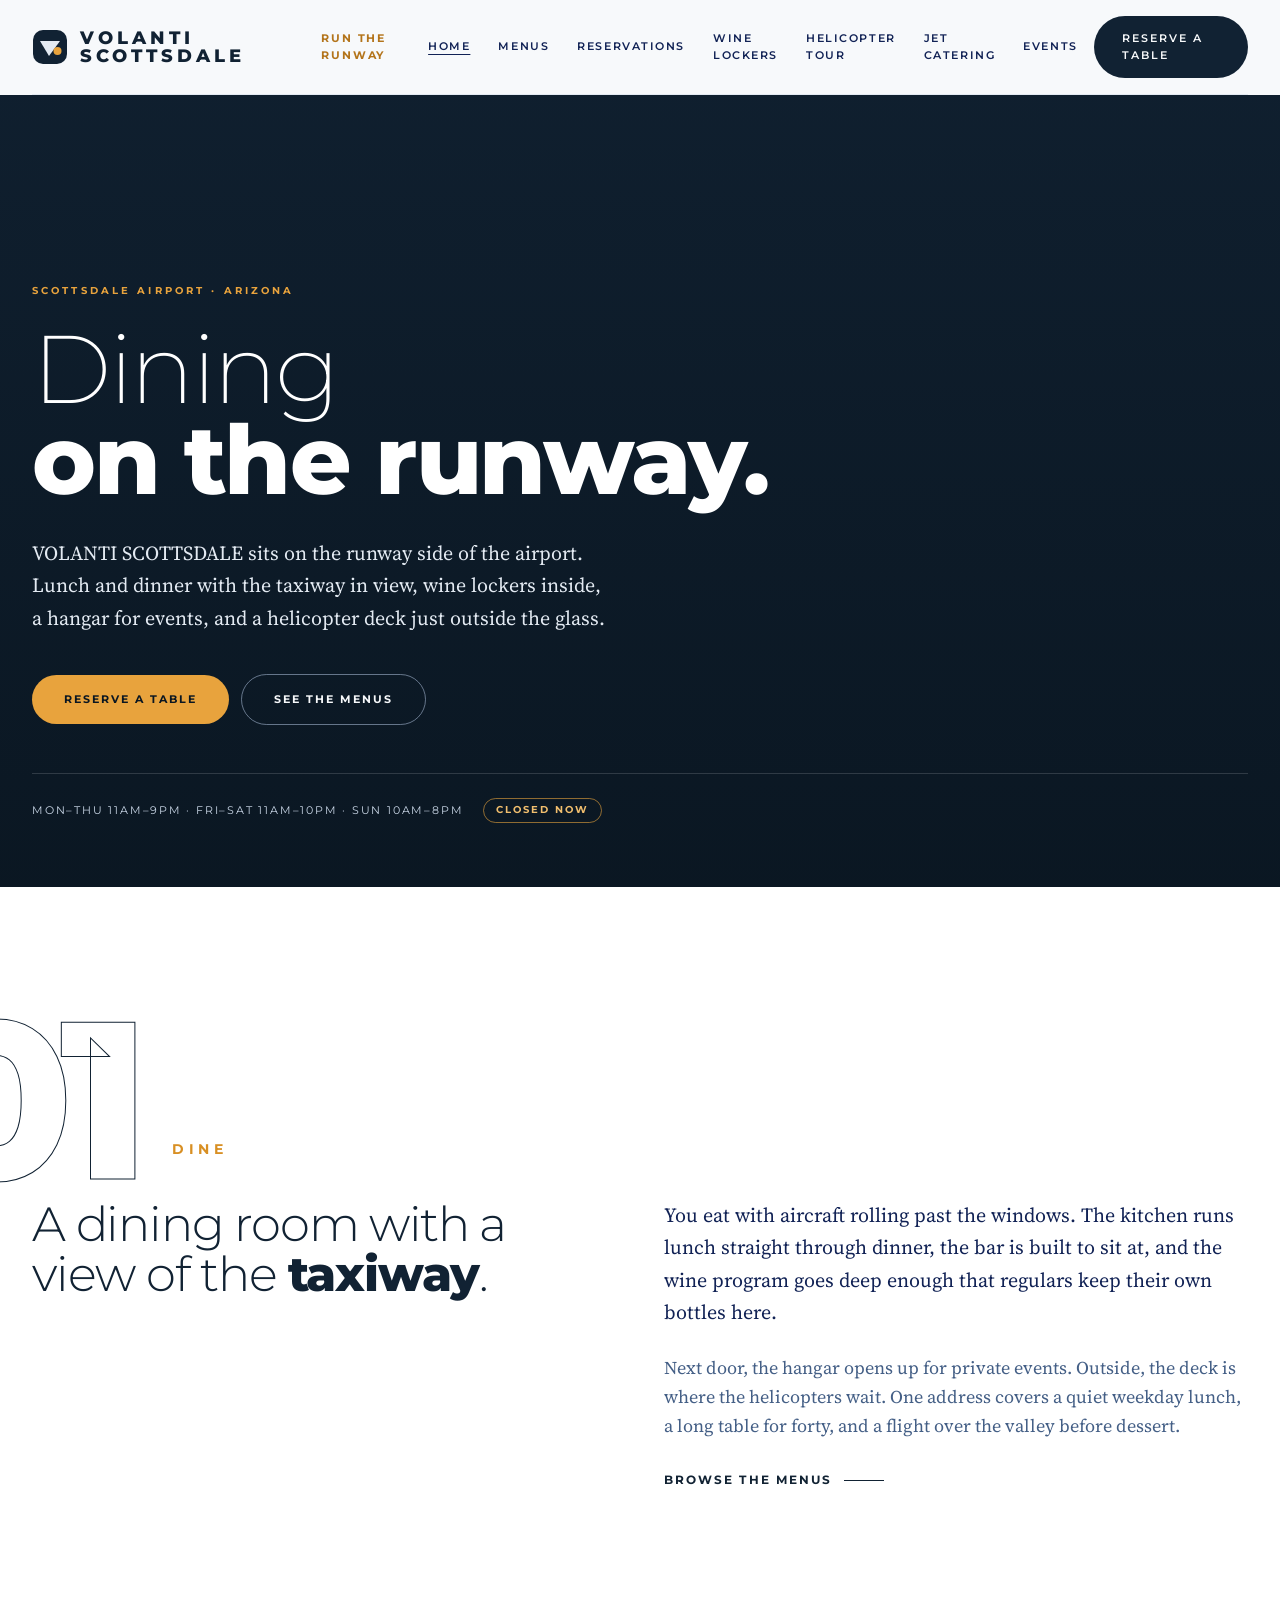
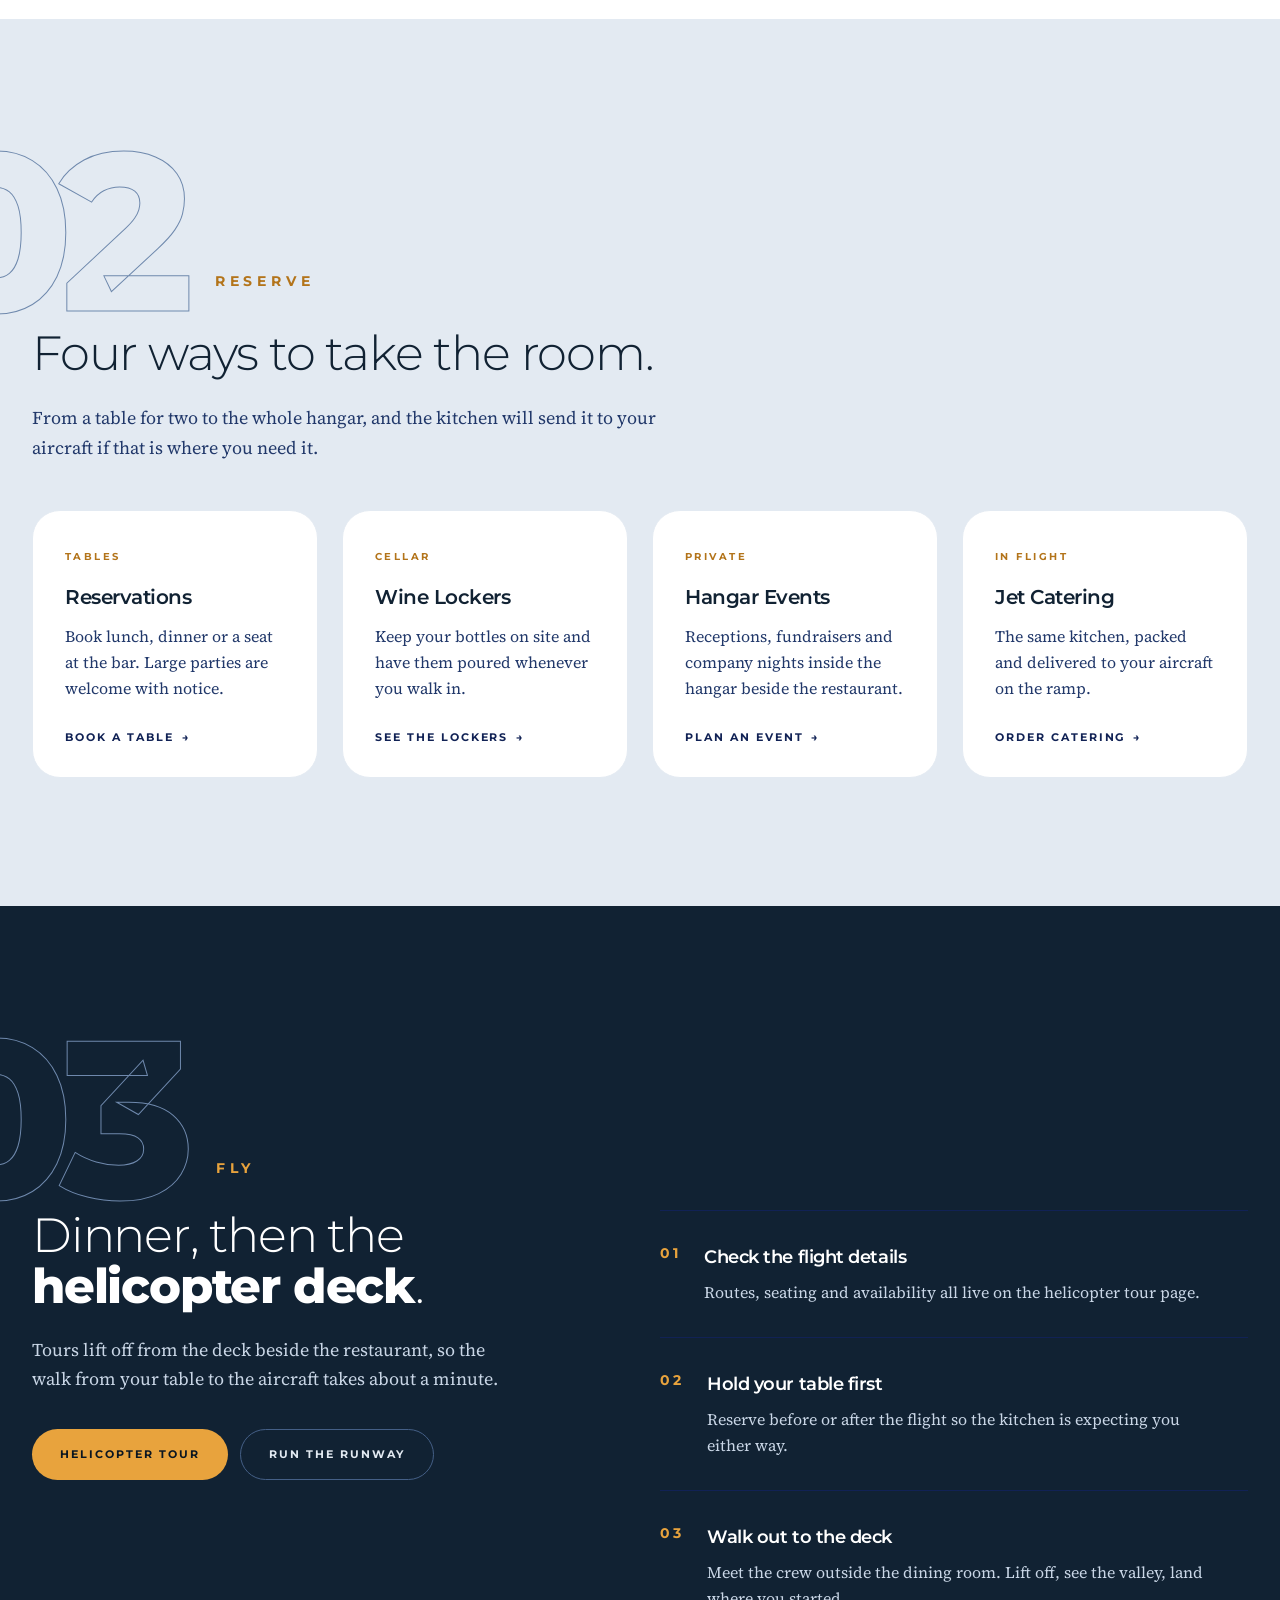
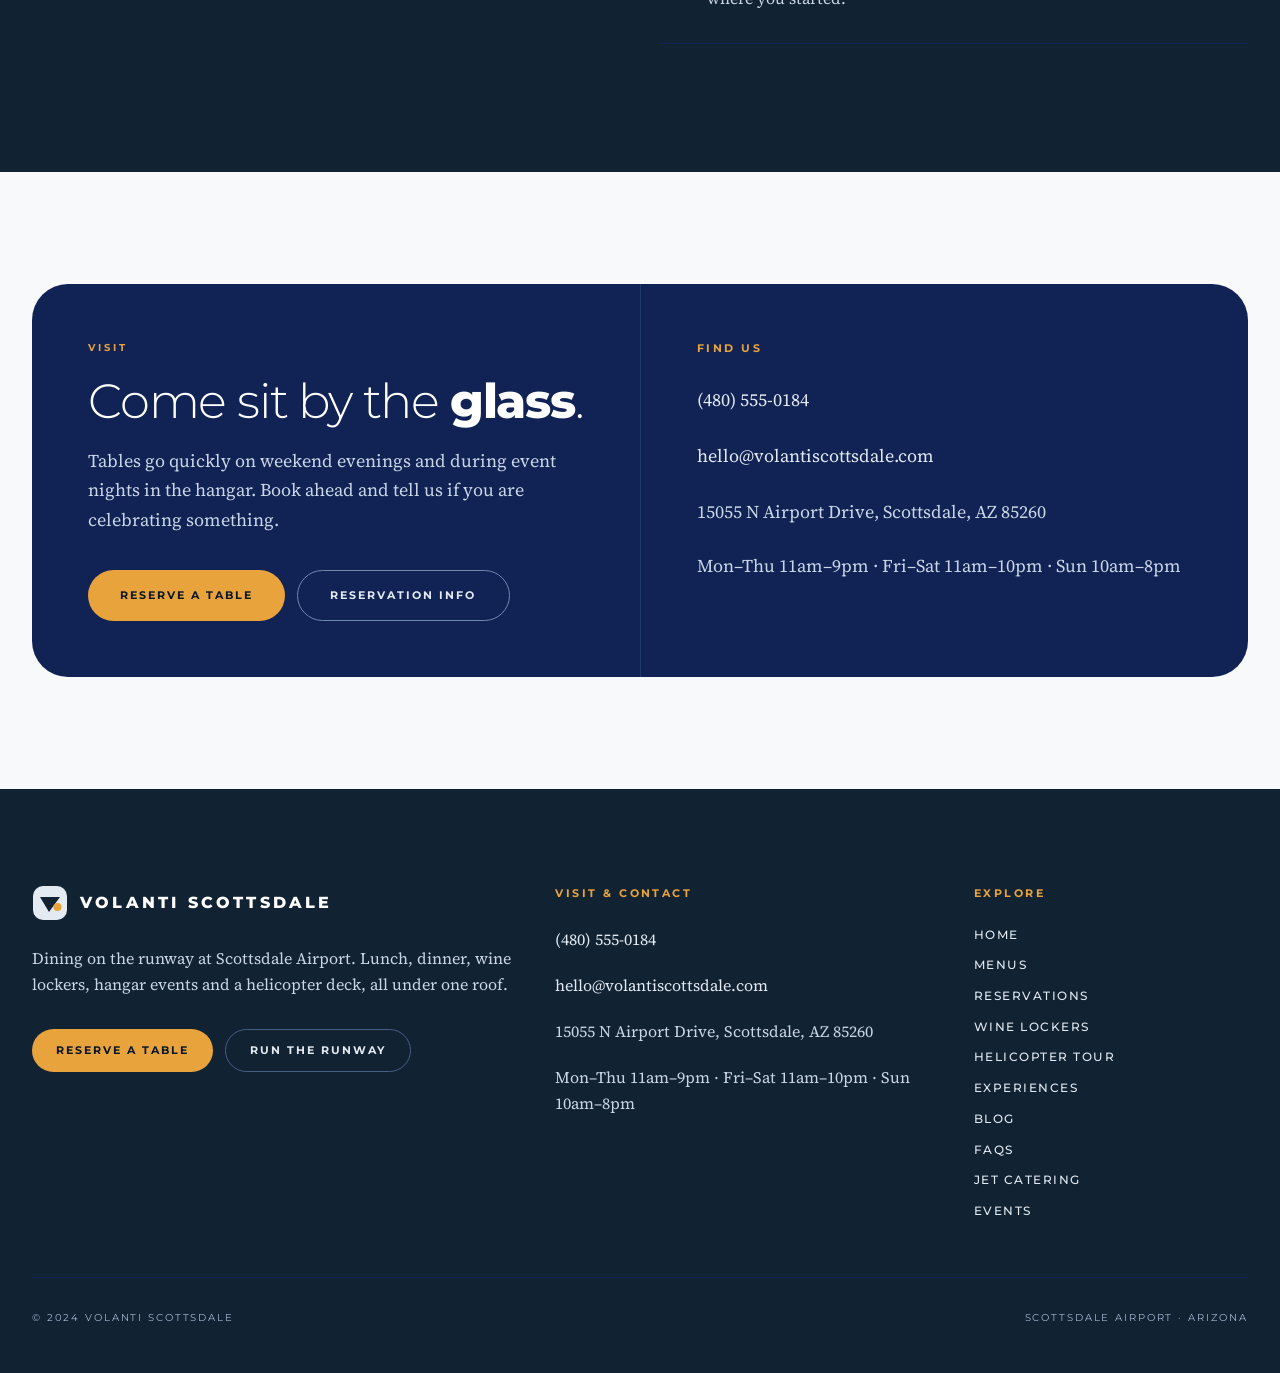
==== index.html @ dc447f07 "Initial site generated by Tibly" ====
<!DOCTYPE html>
<html lang="en">
<head>
<meta charset="utf-8">
<meta name="viewport" content="width=device-width, initial-scale=1">
<title>VOLANTI SCOTTSDALE | Dining on the Runway at Scottsdale Airport</title>
<meta name="description" content="Volanti Scottsdale serves lunch and dinner on the runway side of Scottsdale Airport, with wine lockers, hangar events, jet catering and a helicopter deck. Reserve a table.">
<link rel="canonical" href="https://volanti-scottsdale-bf6c.sites.tibly.ai/">
<meta property="og:type" content="website">
<meta property="og:url" content="https://volanti-scottsdale-bf6c.sites.tibly.ai/">
<meta property="og:site_name" content="VOLANTI SCOTTSDALE">
<meta property="og:title" content="VOLANTI SCOTTSDALE | Dining on the Runway at Scottsdale Airport">
<meta property="og:description" content="Volanti Scottsdale serves lunch and dinner on the runway side of Scottsdale Airport, with wine lockers, hangar events, jet catering and a helicopter deck. Reserve a table.">
<meta name="twitter:card" content="summary_large_image">
<script type="application/ld+json" data-tibly-business>{"@context":"https://schema.org","@type":"FoodEstablishment","name":"VOLANTI SCOTTSDALE","url":"https://volanti-scottsdale-bf6c.sites.tibly.ai/"}</script>
<link rel="icon" href="/favicon.svg" type="image/svg+xml">
<link rel="preconnect" href="https://fonts.googleapis.com">
<link rel="preconnect" href="https://fonts.gstatic.com" crossorigin>
<link href="https://fonts.googleapis.com/css2?family=Montserrat:ital,wght@0,300;0,400;0,500;0,600;0,700;0,800;1,400&family=Source+Serif+4:ital,opsz,wght@0,8..60,300;0,8..60,400;0,8..60,600;1,8..60,400&display=swap" rel="stylesheet">
<style>details[open] > *:not(summary){animation:tibly-acc .35s ease}@keyframes tibly-acc{from{opacity:0;transform:translateY(-4px)}}</style>
<style>@media (prefers-reduced-motion:no-preference){.tibly-fx{opacity:0;transform:translateY(24px);transition:opacity .7s ease,transform .7s ease}.tibly-fx.tibly-fx-in{opacity:1;transform:none}}</style>
<script>addEventListener('DOMContentLoaded',function(){if(!('IntersectionObserver' in window))return;var io=new IntersectionObserver(function(es){es.forEach(function(en){if(en.isIntersecting){en.target.classList.add('tibly-fx-in');io.unobserve(en.target)}})},{rootMargin:'0px 0px -8% 0px'});document.querySelectorAll('section[data-block] > *').forEach(function(el){var p=getComputedStyle(el).position;if(p==='absolute'||p==='fixed')return;if(el.getBoundingClientRect().top>innerHeight){el.classList.add('tibly-fx');io.observe(el)}})});</script>
<style>.tibly-ba{position:relative;overflow:hidden;--ba:50%;cursor:ew-resize;touch-action:pan-y;user-select:none;-webkit-user-select:none}.tibly-ba>img{display:block;width:100%;height:100%;object-fit:cover}.tibly-ba .tibly-ba-before{position:absolute;inset:0;clip-path:inset(0 calc(100% - var(--ba)) 0 0)}.tibly-ba .tibly-ba-before img{display:block;width:100%;height:100%;object-fit:cover}.tibly-ba::after{content:'';position:absolute;top:0;bottom:0;left:var(--ba);width:2px;margin-left:-1px;background:#fff;box-shadow:0 0 6px rgba(0,0,0,.55);pointer-events:none;z-index:1}.tibly-ba::before{content:'';position:absolute;top:50%;left:var(--ba);width:44px;height:44px;transform:translate(-50%,-50%);border-radius:9999px;background:rgba(0,0,0,.75) url("data:image/svg+xml,%3Csvg%20xmlns='http://www.w3.org/2000/svg'%20viewBox='0%200%2024%2024'%20fill='%23fff'%3E%3Cpath%20d='M9%206l-6%206%206%206zM15%206l6%206-6%206z'/%3E%3C/svg%3E") center/22px 22px no-repeat;border:2px solid #fff;box-shadow:0 2px 8px rgba(0,0,0,.4);pointer-events:none;z-index:1}.tibly-ba input[type=range]{position:absolute;inset:0;width:100%;height:100%;margin:0;opacity:0;pointer-events:none;-webkit-appearance:none;appearance:none;z-index:2}.tibly-gallery-item{position:relative;overflow:hidden;margin:0;display:block;isolation:isolate}.tibly-gallery-item>img,.tibly-gallery-item>a>img{display:block;width:100%;height:100%;object-fit:cover;transition:transform 1.1s cubic-bezier(.2,.7,.2,1),filter .6s ease}.tibly-gallery-item:hover>img,.tibly-gallery-item:hover>a>img,.tibly-gallery-item:focus-within>img{transform:scale(1.06);filter:brightness(1.04)}.tibly-gallery-item>figcaption{position:absolute;left:0;right:0;bottom:0;padding:2.25rem 1rem .9rem;color:#fff;font-size:.875rem;line-height:1.35;background:linear-gradient(to top,rgba(0,0,0,.7),rgba(0,0,0,0));transform:translateY(100%);opacity:0;transition:transform .55s cubic-bezier(.2,.7,.2,1),opacity .45s ease;pointer-events:none}.tibly-gallery-item:hover>figcaption,.tibly-gallery-item:focus-within>figcaption{transform:none;opacity:1}@media (hover:none){.tibly-gallery-item>figcaption{transform:none;opacity:1}}.tibly-gallery[data-gallery-ready] .tibly-gallery-item{opacity:0;transform:translateY(28px) scale(.97);transition:opacity .7s ease,transform .9s cubic-bezier(.2,.7,.2,1);transition-delay:calc(var(--i,0)*70ms)}.tibly-gallery[data-gallery-ready] .tibly-gallery-item.is-in{opacity:1;transform:none}@media (prefers-reduced-motion:reduce){.tibly-gallery .tibly-gallery-item{opacity:1!important;transform:none!important;transition:none!important}.tibly-gallery-item>img{transition:none!important}}[data-lightbox]{cursor:zoom-in}.tibly-lb{position:fixed;inset:0;z-index:9999;background:rgba(8,8,10,.94);-webkit-backdrop-filter:blur(14px);backdrop-filter:blur(14px);display:flex;align-items:center;justify-content:center;cursor:zoom-out;padding:clamp(16px,4vw,48px);animation:tibly-lb-in .28s ease both;touch-action:pan-y}.tibly-lb.is-out{animation:tibly-lb-out .22s ease both}.tibly-lb figure{position:relative;margin:0;max-width:100%;max-height:100%;display:flex;flex-direction:column;align-items:center;cursor:default}.tibly-lb img{display:block;-webkit-user-drag:none;user-select:none;-webkit-user-select:none;max-width:100%;max-height:calc(100vh - clamp(32px,8vw,96px) - 3.5rem);object-fit:contain;border-radius:6px;box-shadow:0 30px 80px rgba(0,0,0,.6);animation:tibly-lb-img .4s cubic-bezier(.2,.7,.2,1) both}.tibly-lb figcaption{color:rgba(255,255,255,.85);font-size:.9rem;line-height:1.4;text-align:center;padding:.9rem 1rem 0;max-width:60ch;min-height:1.5rem}.tibly-lb figcaption:empty{display:none}.tibly-lb button{position:absolute;display:flex;align-items:center;justify-content:center;width:44px;height:44px;border:0;border-radius:9999px;background:rgba(255,255,255,.12);color:#fff;cursor:pointer;transition:background .2s,transform .2s;-webkit-tap-highlight-color:transparent}.tibly-lb button:hover{background:rgba(255,255,255,.24);transform:scale(1.06)}.tibly-lb button:focus-visible{outline:2px solid #fff;outline-offset:2px}.tibly-lb button svg{width:22px;height:22px;fill:none;stroke:currentColor;stroke-width:2;stroke-linecap:round;stroke-linejoin:round}.tibly-lb .tibly-lb-x{top:16px;right:16px}.tibly-lb .tibly-lb-prev,.tibly-lb .tibly-lb-next{top:50%;transform:translateY(-50%)}.tibly-lb .tibly-lb-prev:hover,.tibly-lb .tibly-lb-next:hover{transform:translateY(-50%) scale(1.06)}.tibly-lb .tibly-lb-prev{left:12px}.tibly-lb .tibly-lb-next{right:12px}.tibly-lb .tibly-lb-n{position:absolute;top:24px;left:50%;transform:translateX(-50%);color:rgba(255,255,255,.7);font-size:.8rem;letter-spacing:.08em;font-variant-numeric:tabular-nums}.tibly-lb[data-single] .tibly-lb-prev,.tibly-lb[data-single] .tibly-lb-next,.tibly-lb[data-single] .tibly-lb-n{display:none}@keyframes tibly-lb-in{from{opacity:0}to{opacity:1}}@keyframes tibly-lb-out{from{opacity:1}to{opacity:0}}@keyframes tibly-lb-img{from{opacity:0;transform:scale(.92) translateY(12px)}to{opacity:1;transform:none}}@media (prefers-reduced-motion:reduce){.tibly-lb,.tibly-lb img,.tibly-lb.is-out{animation:none!important}}</style>
<script>document.addEventListener('input',function(e){var t=e.target;if(!t||t.type!=='range')return;var c=t.closest&&t.closest('.tibly-ba');if(c)c.style.setProperty('--ba',t.value+'%')});document.addEventListener('pointerdown',function(e){var c=e.target.closest&&e.target.closest('.tibly-ba');if(!c||e.button>0)return;e.preventDefault();var inp=c.querySelector('input[type=range]');var set=function(x){var r=c.getBoundingClientRect();if(!r.width)return;var p=Math.max(0,Math.min(100,(x-r.left)*100/r.width));c.style.setProperty('--ba',p+'%');if(inp)inp.value=Math.round(p)};set(e.clientX);var mv=function(ev){set(ev.clientX)};var up=function(){document.removeEventListener('pointermove',mv);document.removeEventListener('pointerup',up);document.removeEventListener('pointercancel',up)};document.addEventListener('pointermove',mv);document.addEventListener('pointerup',up);document.addEventListener('pointercancel',up)});document.addEventListener('click',function(e){var im=e.target.closest&&e.target.closest('[data-lightbox]');if(!im||!(im.currentSrc||im.src)||e.target.closest('.tibly-lb'))return;e.preventDefault();var scope=im.closest('.tibly-gallery')||im.closest('section')||im.parentNode;var set=Array.prototype.filter.call(scope.querySelectorAll('[data-lightbox]'),function(x){return x.currentSrc||x.src});var i=Math.max(0,set.indexOf(im));var o=document.createElement('div');o.className='tibly-lb';o.setAttribute('role','dialog');o.setAttribute('aria-modal','true');o.setAttribute('aria-label','Photo viewer');if(set.length<2)o.setAttribute('data-single','');var svgL='<svg viewBox="0 0 24 24"><path d="M15 6l-6 6 6 6"/></svg>',svgR='<svg viewBox="0 0 24 24"><path d="M9 6l6 6-6 6"/></svg>',svgX='<svg viewBox="0 0 24 24"><path d="M6 6l12 12M18 6L6 18"/></svg>';o.innerHTML='<span class="tibly-lb-n"></span><figure><img alt="" draggable="false"><figcaption></figcaption></figure><button type="button" class="tibly-lb-prev" aria-label="Previous photo">'+svgL+'</button><button type="button" class="tibly-lb-next" aria-label="Next photo">'+svgR+'</button><button type="button" class="tibly-lb-x" aria-label="Close">'+svgX+'</button>';var big=o.querySelector('img'),cap=o.querySelector('figcaption'),n=o.querySelector('.tibly-lb-n');var capOf=function(x){var f=x.closest('figure'),c=f&&f.querySelector('figcaption');return (c&&c.textContent.trim())||x.alt||''};var show=function(k){i=(k+set.length)%set.length;var x=set[i];big.style.animation='none';void big.offsetWidth;big.style.animation='';big.src=x.currentSrc||x.src;big.alt=x.alt||'';cap.textContent=capOf(x);n.textContent=(i+1)+' / '+set.length;[set[(i+1)%set.length],set[(i-1+set.length)%set.length]].forEach(function(p){if(p&&p!==x){var pre=new Image();pre.src=p.currentSrc||p.src}})};var prevOverflow=document.documentElement.style.overflow;document.documentElement.style.overflow='hidden';var close=function(){document.removeEventListener('keydown',key);o.classList.add('is-out');var done=function(){o.remove();document.documentElement.style.overflow=prevOverflow;try{im.focus({preventScroll:true})}catch(_){}};if(matchMedia('(prefers-reduced-motion:reduce)').matches)done();else setTimeout(done,220)};var key=function(ev){if(ev.key==='Escape')close();else if(ev.key==='ArrowRight')show(i+1);else if(ev.key==='ArrowLeft')show(i-1)};document.addEventListener('keydown',key);var swiped=false;o.addEventListener('click',function(ev){if(swiped){swiped=false;return}var b=ev.target.closest('button');if(b){ev.stopPropagation();if(b.classList.contains('tibly-lb-prev'))show(i-1);else if(b.classList.contains('tibly-lb-next'))show(i+1);else close();return}if(!ev.target.closest('figure'))close()});var x0=null;o.addEventListener('pointerdown',function(ev){x0=ev.clientX});o.addEventListener('pointerup',function(ev){if(x0===null)return;var dx=ev.clientX-x0;x0=null;if(Math.abs(dx)>40&&set.length>1){swiped=true;show(dx<0?i+1:i-1)}});show(i);document.body.appendChild(o);var xb=o.querySelector('.tibly-lb-x');if(xb)xb.focus({preventScroll:true})});document.addEventListener('click',function(e){var x=e.target.closest&&e.target.closest('[data-announce-close]');if(!x)return;var b=x.closest('[data-announce]');if(b){b.style.display='none';try{sessionStorage.setItem('tibly-announce','1')}catch(_){}}});addEventListener('DOMContentLoaded',function(){try{if(sessionStorage.getItem('tibly-announce')==='1'){var b=document.querySelector('[data-announce]');if(b)b.style.display='none'}}catch(_){}if('IntersectionObserver' in window&&!matchMedia('(prefers-reduced-motion:reduce)').matches){var els=document.querySelectorAll('[data-count]');if(els.length){var io=new IntersectionObserver(function(es){es.forEach(function(en){if(!en.isIntersecting)return;io.unobserve(en.target);var el=en.target,s=el.textContent||'',m=s.match(/[\d,]*\d(?:\.\d+)?/);if(!m)return;var raw=m[0],num=parseFloat(raw.replace(/,/g,''));if(!isFinite(num))return;if(!el.getAttribute('data-count'))el.setAttribute('data-count',s);var pre=s.slice(0,m.index),post=s.slice(m.index+raw.length),grp=raw.indexOf(',')>=0,dec=(raw.split('.')[1]||'').length,t0=performance.now();requestAnimationFrame(function tick(now){var p=Math.min((now-t0)/1400,1);p=1-Math.pow(1-p,3);var v=(num*p).toFixed(dec);if(grp)v=Number(v).toLocaleString('en-US',{minimumFractionDigits:dec});el.textContent=pre+v+post;if(p<1)requestAnimationFrame(tick)})})},{rootMargin:'0px 0px -10% 0px'});els.forEach(function(el){io.observe(el)})}}if('IntersectionObserver' in window&&!matchMedia('(prefers-reduced-motion:reduce)').matches){document.querySelectorAll('.tibly-gallery').forEach(function(g){var items=g.querySelectorAll('.tibly-gallery-item');if(!items.length)return;var gio=new IntersectionObserver(function(es){es.forEach(function(en){if(!en.isIntersecting)return;gio.unobserve(en.target);en.target.classList.add('is-in')})},{rootMargin:'0px 0px -8% 0px',threshold:.1});var watch=function(el,k){el.style.setProperty('--i',k%12);gio.observe(el)};items.forEach(watch);g.setAttribute('data-gallery-ready','');if('MutationObserver' in window)new MutationObserver(function(ms){ms.forEach(function(m){m.addedNodes.forEach(function(nd){if(nd.nodeType===1&&nd.classList&&nd.classList.contains('tibly-gallery-item'))watch(nd,0)})})}).observe(g,{childList:true})})}var badge=document.querySelector('[data-tibly-open]');if(badge){var src=document.querySelector('[data-tibly-field="hours"]');var txt=(src&&src.textContent||'').toLowerCase();var days=['sun','mon','tue','wed','thu','fri','sat'];var toMin=function(h,mm,ap){h=+h;mm=+(mm||0);if(ap==='pm'&&h!==12)h+=12;if(ap==='am'&&h===12)h=0;return h*60+mm};var spans=[];var re=/(sun|mon|tue|wed|thu|fri|sat|daily|every ?day)[a-z]*\s*(?:[-\u2013\u2014]\s*(sun|mon|tue|wed|thu|fri|sat)[a-z]*)?\s*:?\s*(\d{1,2})(?::(\d{2}))?\s*(am|pm)?\s*[-\u2013\u2014]\s*(\d{1,2})(?::(\d{2}))?\s*(am|pm)?/g,mm;while((mm=re.exec(txt))){var d1=mm[1].slice(0,3),d2=mm[2],ap1=mm[5]||(mm[8]==='pm'&&+mm[3]<=+mm[6]?'am':mm[8]),o=toMin(mm[3],mm[4],ap1),c=toMin(mm[6],mm[7],mm[8]);var from=d1==='dai'||d1==='eve'?0:days.indexOf(d1),to=d2?days.indexOf(d2.slice(0,3)):(d1==='dai'||d1==='eve'?6:from);if(from<0)continue;for(var d=from;;d=(d+1)%7){spans.push([d,o,c]);if(d===to)break}}if(spans.length){var now=new Date(),cur=now.getDay(),min=now.getHours()*60+now.getMinutes();var open=spans.some(function(s){return s[0]===cur&&min>=s[1]&&min<s[2]});badge.textContent=open?(badge.getAttribute('data-open-text')||'Open now'):(badge.getAttribute('data-closed-text')||'Closed now');badge.setAttribute('data-state',open?'open':'closed');badge.hidden=false}}});</script>
<style>header a[aria-current="page"]:not(:has(img,svg)){text-decoration:underline;text-underline-offset:4px;text-decoration-thickness:1px}</style>
<style>#nav-open~[class*="peer-checked:"][class*="fixed"]{min-height:100vh;min-height:100dvh}@media (prefers-reduced-motion:no-preference){label[for="nav-open"] span{transition:transform .3s ease,opacity .2s ease}header:has(#nav-open:checked) label[for="nav-open"]:not([aria-label="Close" i]) span:not(:has(span)):nth-of-type(1){transform:translateY(8px) rotate(45deg)}header:has(#nav-open:checked) label[for="nav-open"]:not([aria-label="Close" i]) span:not(:has(span)):nth-of-type(2){opacity:0}header:has(#nav-open:checked) label[for="nav-open"]:not([aria-label="Close" i]) span:not(:has(span)):nth-of-type(3){transform:translateY(-8px) rotate(-45deg)}#nav-open:checked~[class*="peer-checked:"]{animation:tibly-nav-in .25s ease}#nav-open:checked~[class*="peer-checked:"] label[for="nav-open"]{display:inline-block;animation:tibly-x-in .35s ease}@keyframes tibly-nav-in{from{opacity:0;transform:translateY(10px)}}@keyframes tibly-x-in{from{opacity:0;transform:rotate(-90deg) scale(.6)}}}</style>
<link rel="stylesheet" href="/styles.css?v=20c56b38">
</head>
<body>
<!-- block:header -->
<header class="sticky top-0 z-40 w-full bg-surface">
  <div class="mx-auto w-full max-w-7xl px-5 sm:px-8">
    <input type="checkbox" id="nav-open" class="peer sr-only">

    <div class="flex items-center justify-between gap-4 border-b border-brand-100 py-4">
      <a href="/" class="group flex items-center gap-3" aria-current="page">
        <svg width="36" height="36" viewBox="0 0 36 36" fill="none" aria-hidden="true" class="shrink-0">
          <rect x="1" y="1" width="34" height="34" rx="10" fill="#112233"/>
          <path d="M8 12h20L17 27z" fill="#E3EAF2"/>
          <circle cx="25.5" cy="22" r="4" fill="#E8A33D"/>
        </svg>
        <span class="font-display text-base font-extrabold uppercase leading-none tracking-[0.22em] text-ink sm:text-lg" data-tibly-field="business-name">VOLANTI SCOTTSDALE</span>
      </a>

      <nav class="hidden items-center gap-4 md:flex lg:gap-7" aria-label="Primary">
        <a href="https://runtherunwayaz.org" class="font-display text-[0.65rem] font-bold uppercase tracking-[0.16em] text-accent-600 transition hover:text-accent-500 lg:text-[0.7rem]">Run the Runway</a>
        <a href="/" class="font-display text-[0.65rem] font-semibold uppercase tracking-[0.14em] text-brand-700 transition hover:text-ink lg:text-[0.7rem]" aria-current="page">Home</a>
        <a href="/menus" class="font-display text-[0.65rem] font-semibold uppercase tracking-[0.14em] text-brand-700 transition hover:text-ink lg:text-[0.7rem]">Menus</a>
        <a href="/9967610" class="font-display text-[0.65rem] font-semibold uppercase tracking-[0.14em] text-brand-700 transition hover:text-ink lg:text-[0.7rem]">Reservations</a>
        <a href="/wine-lockers" class="font-display text-[0.65rem] font-semibold uppercase tracking-[0.14em] text-brand-700 transition hover:text-ink lg:text-[0.7rem]">Wine Lockers</a>
        <a href="/helicopter" class="font-display text-[0.65rem] font-semibold uppercase tracking-[0.14em] text-brand-700 transition hover:text-ink lg:text-[0.7rem]">Helicopter Tour</a>
        <a href="https://www.volantijetcatering.com" class="font-display text-[0.65rem] font-semibold uppercase tracking-[0.14em] text-brand-700 transition hover:text-ink lg:text-[0.7rem]">Jet Catering</a>
        <a href="https://volantihangarevents.com" class="font-display text-[0.65rem] font-semibold uppercase tracking-[0.14em] text-brand-700 transition hover:text-ink lg:text-[0.7rem]">Events</a>
      </nav>

      <div class="flex items-center gap-3">
        <a href="https://www.sevenrooms.com/explore/volanti/reservations/create/search/" class="btn hidden sm:inline-flex">Reserve a Table</a>
        <label for="nav-open" class="md:hidden cursor-pointer p-2 text-ink" aria-label="Menu">
          <span class="block h-0.5 w-7 bg-current"></span>
          <span class="mt-1.5 block h-0.5 w-7 bg-current"></span>
          <span class="mt-1.5 block h-0.5 w-7 bg-current"></span>
        </label>
      </div>
    </div>

    <div class="hidden peer-checked:flex md:hidden fixed inset-0 z-50 flex-col bg-brand-800 px-5 py-4 text-brand-50 overflow-y-auto">
      <div class="flex items-center justify-between">
        <span class="flex items-center gap-3">
          <svg width="36" height="36" viewBox="0 0 36 36" fill="none" aria-hidden="true" class="shrink-0">
            <rect x="1" y="1" width="34" height="34" rx="10" fill="#E3EAF2"/>
            <path d="M8 12h20L17 27z" fill="#112233"/>
            <circle cx="25.5" cy="22" r="4" fill="#E8A33D"/>
          </svg>
          <span class="font-display text-sm font-extrabold uppercase tracking-[0.2em]">VOLANTI SCOTTSDALE</span>
        </span>
        <label for="nav-open" aria-label="Close" class="cursor-pointer p-2">
          <svg width="26" height="26" viewBox="0 0 24 24" fill="none" stroke="currentColor" stroke-width="1.8" aria-hidden="true"><path d="M5 5l14 14M19 5L5 19"/></svg>
        </label>
      </div>

      <nav class="mt-10 flex flex-col gap-5" aria-label="Mobile">
        <a href="https://runtherunwayaz.org" class="font-display text-3xl font-bold uppercase tracking-tight text-accent-400">Run the Runway</a>
        <a href="/" class="font-display text-3xl font-light tracking-tight transition hover:text-accent-300" aria-current="page">Home</a>
        <a href="/menus" class="font-display text-3xl font-light tracking-tight transition hover:text-accent-300">Menus</a>
        <a href="/9967610" class="font-display text-3xl font-light tracking-tight transition hover:text-accent-300">Reservations</a>
        <a href="/wine-lockers" class="font-display text-3xl font-light tracking-tight transition hover:text-accent-300">Wine Lockers</a>
        <a href="/helicopter" class="font-display text-3xl font-light tracking-tight transition hover:text-accent-300">Helicopter Tour</a>
        <a href="https://www.volantijetcatering.com" class="font-display text-3xl font-light tracking-tight transition hover:text-accent-300">Jet Catering</a>
        <a href="https://volantihangarevents.com" class="font-display text-3xl font-light tracking-tight transition hover:text-accent-300">Events</a>
      </nav>

      <div class="mt-auto pt-10">
        <a href="https://www.sevenrooms.com/explore/volanti/reservations/create/search/" class="flex w-full items-center justify-center rounded-full bg-accent-400 px-7 py-4 font-display text-xs font-bold uppercase tracking-[0.18em] text-brand-900 transition hover:bg-accent-300">Reserve a Table</a>
      </div>
    </div>
  </div>
</header>
<!-- /block:header -->
<!-- block:image-hero -->
<section class="relative isolate flex min-h-[88svh] items-end overflow-hidden bg-brand-800" data-block="image-hero">
  <video src="https://videos.pexels.com/video-files/13278455/13278455-hd_1920_1080_30fps.mp4" poster="https://images.pexels.com/videos/13278455/air-travel-aircraft-wings-airplane-airport-13278455.jpeg?auto=compress&cs=tinysrgb&fit=crop&h=630&w=1200" autoplay muted loop playsinline data-video-query="private jet taxiing past a glass-walled airport restaurant at dusk" class="absolute inset-0 w-full h-full object-cover"></video>
  <div class="absolute inset-0 bg-gradient-to-t from-brand-900/92 via-brand-900/60 to-brand-900/25"></div>

  <div class="relative z-10 mx-auto w-full max-w-7xl px-5 pb-12 pt-28 sm:px-8 md:pb-16 md:pt-40">
    <p class="font-display text-[0.65rem] font-bold uppercase tracking-[0.3em] text-accent-400">Scottsdale Airport &middot; Arizona</p>
    <h1 class="mt-6 max-w-4xl font-display text-4xl font-extralight leading-[0.95] tracking-tight text-white sm:text-6xl md:text-7xl lg:text-8xl">
      Dining<br class="hidden sm:block"> <span class="font-extrabold">on the runway.</span>
    </h1>
    <p class="mt-8 max-w-xl font-body text-lg leading-relaxed text-brand-100 md:text-xl">
      <span data-tibly-field="business-name">VOLANTI SCOTTSDALE</span> sits on the runway side of the airport. Lunch and dinner with the taxiway in view, wine lockers inside, a hangar for events, and a helicopter deck just outside the glass.
    </p>

    <div class="mt-10 flex flex-col gap-3 sm:flex-row sm:flex-wrap sm:items-center">
      <a href="https://www.sevenrooms.com/explore/volanti/reservations/create/search/" class="inline-flex items-center justify-center rounded-full bg-accent-400 px-8 py-4 font-display text-[0.7rem] font-bold uppercase tracking-[0.18em] text-brand-900 transition duration-300 hover:-translate-y-0.5 hover:bg-accent-300 focus-visible:outline-2 focus-visible:outline-offset-2 focus-visible:outline-accent-200">Reserve a Table</a>
      <a href="/menus" class="inline-flex items-center justify-center rounded-full border border-brand-300/60 px-8 py-4 font-display text-[0.7rem] font-bold uppercase tracking-[0.18em] text-brand-50 transition duration-300 hover:-translate-y-0.5 hover:border-white hover:bg-white hover:text-brand-800">See the Menus</a>
    </div>

    <div class="mt-12 flex flex-col gap-2 border-t border-white/15 pt-6 font-display text-[0.7rem] uppercase tracking-[0.16em] text-brand-200 sm:flex-row sm:flex-wrap sm:items-center sm:gap-5">
      <span data-tibly-field="hours">Mon&ndash;Thu 11am&ndash;9pm &middot; Fri&ndash;Sat 11am&ndash;10pm &middot; Sun 10am&ndash;8pm</span>
      <span data-tibly-open hidden class="inline-flex w-fit items-center rounded-full border border-accent-400/60 px-3 py-1 text-[0.6rem] font-bold tracking-[0.2em] text-accent-300"></span>
    </div>
  </div>
</section>
<!-- /block:image-hero -->
<!-- block:warm-intro -->
<section class="overflow-hidden bg-white py-20 md:py-32" data-block="warm-intro">
  <div class="mx-auto w-full max-w-7xl px-5 sm:px-8">
    <div class="flex items-end gap-5 md:gap-8">
      <span class="-ml-5 font-display text-[6.5rem] font-extrabold leading-[0.75] tracking-tighter text-transparent [-webkit-text-stroke:1px_var(--color-ink)] sm:-ml-8 sm:text-[10rem] md:-ml-20 md:text-[14rem] lg:-ml-28">01</span>
      <span class="pb-3 font-display text-xs font-bold uppercase tracking-[0.35em] text-accent-500 md:pb-6 md:text-sm">Dine</span>
    </div>

    <div class="mt-8 grid grid-cols-1 gap-10 md:mt-4 md:grid-cols-12 md:gap-12">
      <div class="md:col-span-5">
        <h2 class="font-display text-3xl font-light leading-[1.05] tracking-tight text-ink sm:text-4xl md:text-5xl">
          A dining room with a view of the <span class="font-extrabold">taxiway</span>.
        </h2>
      </div>
      <div class="md:col-span-6 md:col-start-7">
        <p class="max-w-prose font-body text-lg leading-relaxed text-brand-700 md:text-xl">
          You eat with aircraft rolling past the windows. The kitchen runs lunch straight through dinner, the bar is built to sit at, and the wine program goes deep enough that regulars keep their own bottles here.
        </p>
        <p class="mt-6 max-w-prose font-body text-base leading-relaxed text-brand-500 md:text-lg">
          Next door, the hangar opens up for private events. Outside, the deck is where the helicopters wait. One address covers a quiet weekday lunch, a long table for forty, and a flight over the valley before dessert.
        </p>
        <a href="/menus" class="group mt-8 inline-flex items-center gap-3 font-display text-[0.72rem] font-bold uppercase tracking-[0.18em] text-ink transition hover:text-accent-600">
          Browse the menus
          <span class="h-px w-10 bg-ink transition-all duration-300 group-hover:w-16 group-hover:bg-accent-500"></span>
        </a>
      </div>
    </div>
  </div>
</section>
<!-- /block:warm-intro -->
<!-- block:offering-cards -->
<section class="overflow-hidden bg-brand-100 py-20 md:py-32" data-block="offering-cards">
  <div class="mx-auto w-full max-w-7xl px-5 sm:px-8">
    <div class="flex items-end gap-5 md:gap-8">
      <span class="-ml-5 font-display text-[6.5rem] font-extrabold leading-[0.75] tracking-tighter text-transparent [-webkit-text-stroke:1px_var(--color-brand-400)] sm:-ml-8 sm:text-[10rem] md:-ml-20 md:text-[14rem] lg:-ml-28">02</span>
      <span class="pb-3 font-display text-xs font-bold uppercase tracking-[0.35em] text-accent-600 md:pb-6 md:text-sm">Reserve</span>
    </div>

    <div class="mt-8 max-w-2xl md:mt-2">
      <h2 class="font-display text-3xl font-light leading-tight tracking-tight text-ink sm:text-4xl md:text-5xl">Four ways to take the room.</h2>
      <p class="mt-5 font-body text-lg leading-relaxed text-brand-600">From a table for two to the whole hangar, and the kitchen will send it to your aircraft if that is where you need it.</p>
    </div>

    <div class="mt-12 grid grid-cols-1 gap-5 sm:grid-cols-2 lg:grid-cols-4 md:gap-6">
      <a href="/9967610" class="card group flex flex-col justify-between">
        <div>
          <span class="font-display text-[0.65rem] font-bold uppercase tracking-[0.24em] text-accent-600">Tables</span>
          <h3 class="mt-4 font-display text-xl font-semibold tracking-tight text-ink">Reservations</h3>
          <p class="mt-3 font-body text-base leading-relaxed text-brand-600">Book lunch, dinner or a seat at the bar. Large parties are welcome with notice.</p>
        </div>
        <span class="mt-7 inline-flex items-center gap-2 font-display text-[0.68rem] font-bold uppercase tracking-[0.18em] text-brand-700 transition group-hover:text-accent-600">Book a table <span class="transition-transform duration-300 group-hover:translate-x-1">&rarr;</span></span>
      </a>

      <a href="/wine-lockers" class="card group flex flex-col justify-between">
        <div>
          <span class="font-display text-[0.65rem] font-bold uppercase tracking-[0.24em] text-accent-600">Cellar</span>
          <h3 class="mt-4 font-display text-xl font-semibold tracking-tight text-ink">Wine Lockers</h3>
          <p class="mt-3 font-body text-base leading-relaxed text-brand-600">Keep your bottles on site and have them poured whenever you walk in.</p>
        </div>
        <span class="mt-7 inline-flex items-center gap-2 font-display text-[0.68rem] font-bold uppercase tracking-[0.18em] text-brand-700 transition group-hover:text-accent-600">See the lockers <span class="transition-transform duration-300 group-hover:translate-x-1">&rarr;</span></span>
      </a>

      <a href="https://volantihangarevents.com" class="card group flex flex-col justify-between">
        <div>
          <span class="font-display text-[0.65rem] font-bold uppercase tracking-[0.24em] text-accent-600">Private</span>
          <h3 class="mt-4 font-display text-xl font-semibold tracking-tight text-ink">Hangar Events</h3>
          <p class="mt-3 font-body text-base leading-relaxed text-brand-600">Receptions, fundraisers and company nights inside the hangar beside the restaurant.</p>
        </div>
        <span class="mt-7 inline-flex items-center gap-2 font-display text-[0.68rem] font-bold uppercase tracking-[0.18em] text-brand-700 transition group-hover:text-accent-600">Plan an event <span class="transition-transform duration-300 group-hover:translate-x-1">&rarr;</span></span>
      </a>

      <a href="https://www.volantijetcatering.com" class="card group flex flex-col justify-between">
        <div>
          <span class="font-display text-[0.65rem] font-bold uppercase tracking-[0.24em] text-accent-600">In flight</span>
          <h3 class="mt-4 font-display text-xl font-semibold tracking-tight text-ink">Jet Catering</h3>
          <p class="mt-3 font-body text-base leading-relaxed text-brand-600">The same kitchen, packed and delivered to your aircraft on the ramp.</p>
        </div>
        <span class="mt-7 inline-flex items-center gap-2 font-display text-[0.68rem] font-bold uppercase tracking-[0.18em] text-brand-700 transition group-hover:text-accent-600">Order catering <span class="transition-transform duration-300 group-hover:translate-x-1">&rarr;</span></span>
      </a>
    </div>
  </div>
</section>
<!-- /block:offering-cards -->
<!-- block:process-steps -->
<section class="overflow-hidden bg-brand-800 py-20 text-brand-100 md:py-32" data-block="process-steps">
  <div class="mx-auto w-full max-w-7xl px-5 sm:px-8">
    <div class="flex items-end gap-5 md:gap-8">
      <span class="-ml-5 font-display text-[6.5rem] font-extrabold leading-[0.75] tracking-tighter text-transparent [-webkit-text-stroke:1px_var(--color-brand-400)] sm:-ml-8 sm:text-[10rem] md:-ml-20 md:text-[14rem] lg:-ml-28">03</span>
      <span class="pb-3 font-display text-xs font-bold uppercase tracking-[0.35em] text-accent-400 md:pb-6 md:text-sm">Fly</span>
    </div>

    <div class="mt-8 grid grid-cols-1 gap-10 md:mt-2 md:grid-cols-12">
      <div class="md:col-span-5">
        <h2 class="font-display text-3xl font-light leading-[1.05] tracking-tight text-white sm:text-4xl md:text-5xl">
          Dinner, then the <span class="font-extrabold">helicopter deck</span>.
        </h2>
        <p class="mt-6 max-w-prose font-body text-lg leading-relaxed text-brand-200">
          Tours lift off from the deck beside the restaurant, so the walk from your table to the aircraft takes about a minute.
        </p>
        <div class="mt-9 flex flex-col gap-3 sm:flex-row sm:flex-wrap">
          <a href="/helicopter" class="inline-flex items-center justify-center rounded-full bg-accent-400 px-7 py-4 font-display text-[0.7rem] font-bold uppercase tracking-[0.18em] text-brand-900 transition duration-300 hover:-translate-y-0.5 hover:bg-accent-300">Helicopter Tour</a>
          <a href="https://runtherunwayaz.org" class="inline-flex items-center justify-center rounded-full border border-brand-500 px-7 py-4 font-display text-[0.7rem] font-bold uppercase tracking-[0.18em] text-brand-100 transition duration-300 hover:-translate-y-0.5 hover:border-accent-400 hover:text-accent-300">Run the Runway</a>
        </div>
      </div>

      <ol class="md:col-span-6 md:col-start-7">
        <li class="flex gap-6 border-t border-brand-700 py-7 md:py-8">
          <span class="font-display text-sm font-bold tracking-[0.18em] text-accent-400">01</span>
          <div>
            <h3 class="font-display text-lg font-semibold tracking-tight text-white">Check the flight details</h3>
            <p class="mt-2 max-w-prose font-body text-base leading-relaxed text-brand-200">Routes, seating and availability all live on the helicopter tour page.</p>
          </div>
        </li>
        <li class="flex gap-6 border-t border-brand-700 py-7 md:py-8">
          <span class="font-display text-sm font-bold tracking-[0.18em] text-accent-400">02</span>
          <div>
            <h3 class="font-display text-lg font-semibold tracking-tight text-white">Hold your table first</h3>
            <p class="mt-2 max-w-prose font-body text-base leading-relaxed text-brand-200">Reserve before or after the flight so the kitchen is expecting you either way.</p>
          </div>
        </li>
        <li class="flex gap-6 border-y border-brand-700 py-7 md:py-8">
          <span class="font-display text-sm font-bold tracking-[0.18em] text-accent-400">03</span>
          <div>
            <h3 class="font-display text-lg font-semibold tracking-tight text-white">Walk out to the deck</h3>
            <p class="mt-2 max-w-prose font-body text-base leading-relaxed text-brand-200">Meet the crew outside the dining room. Lift off, see the valley, land where you started.</p>
          </div>
        </li>
      </ol>
    </div>
  </div>
</section>
<!-- /block:process-steps -->
<!-- block:visit-cta -->
<section class="bg-surface py-20 md:py-28" data-block="visit-cta">
  <div class="mx-auto w-full max-w-7xl px-5 sm:px-8">
    <div class="overflow-hidden rounded-2xl bg-brand-700 text-brand-100">
      <div class="grid grid-cols-1 md:grid-cols-2">
        <div class="p-8 md:p-14">
          <p class="font-display text-[0.65rem] font-bold uppercase tracking-[0.3em] text-accent-400">Visit</p>
          <h2 class="mt-5 font-display text-3xl font-light leading-[1.05] tracking-tight text-white sm:text-4xl md:text-5xl">
            Come sit by the <span class="font-extrabold">glass</span>.
          </h2>
          <p class="mt-5 max-w-prose font-body text-lg leading-relaxed text-brand-200">
            Tables go quickly on weekend evenings and during event nights in the hangar. Book ahead and tell us if you are celebrating something.
          </p>
          <div class="mt-9 flex flex-col gap-3 sm:flex-row sm:flex-wrap">
            <a href="https://www.sevenrooms.com/explore/volanti/reservations/create/search/" class="inline-flex items-center justify-center rounded-full bg-accent-400 px-8 py-4 font-display text-[0.7rem] font-bold uppercase tracking-[0.18em] text-brand-900 transition duration-300 hover:-translate-y-0.5 hover:bg-accent-300">Reserve a Table</a>
            <a href="/9967610" class="inline-flex items-center justify-center rounded-full border border-brand-400 px-8 py-4 font-display text-[0.7rem] font-bold uppercase tracking-[0.18em] text-brand-100 transition duration-300 hover:-translate-y-0.5 hover:border-white hover:bg-white hover:text-brand-800">Reservation Info</a>
          </div>
        </div>

        <div class="border-t border-brand-600 p-8 md:border-l md:border-t-0 md:p-14">
          <h3 class="font-display text-[0.7rem] font-bold uppercase tracking-[0.22em] text-accent-400">Find us</h3>
          <ul class="mt-7 space-y-6 font-body text-base leading-relaxed md:text-lg">
            <li>
              <a href="tel:+14805550184" class="inline-block border-b border-transparent pb-0.5 transition hover:border-accent-300 hover:text-accent-300"><span data-tibly-field="phone">(480) 555-0184</span></a>
            </li>
            <li>
              <a href="mailto:hello@volantiscottsdale.com" class="inline-block break-words border-b border-transparent pb-0.5 transition hover:border-accent-300 hover:text-accent-300"><span data-tibly-field="email">hello@volantiscottsdale.com</span></a>
            </li>
            <li>
              <span data-tibly-field="address" class="block text-brand-200">15055 N Airport Drive, Scottsdale, AZ 85260</span>
            </li>
            <li class="flex flex-col gap-3">
              <span data-tibly-field="hours" class="block text-brand-200">Mon&ndash;Thu 11am&ndash;9pm &middot; Fri&ndash;Sat 11am&ndash;10pm &middot; Sun 10am&ndash;8pm</span>
              <span data-tibly-open hidden class="inline-flex w-fit items-center rounded-full border border-accent-400/60 px-3 py-1 font-display text-[0.6rem] font-bold uppercase tracking-[0.2em] text-accent-300"></span>
            </li>
          </ul>
        </div>
      </div>
    </div>
  </div>
</section>
<!-- /block:visit-cta -->
<!-- block:footer -->
<footer class="bg-brand-800 pb-24 pt-16 text-brand-100 md:pb-12 md:pt-24">
  <div class="mx-auto w-full max-w-7xl px-5 sm:px-8">
    <div class="grid grid-cols-1 gap-12 md:grid-cols-12 md:gap-10">

      <div class="md:col-span-5">
        <div class="flex items-center gap-3">
          <svg width="36" height="36" viewBox="0 0 36 36" fill="none" aria-hidden="true" class="shrink-0">
            <rect x="1" y="1" width="34" height="34" rx="10" fill="#E3EAF2"/>
            <path d="M8 12h20L17 27z" fill="#112233"/>
            <circle cx="25.5" cy="22" r="4" fill="#E8A33D"/>
          </svg>
          <span class="font-display text-base font-extrabold uppercase leading-none tracking-[0.2em] text-white" data-tibly-field="business-name">VOLANTI SCOTTSDALE</span>
        </div>
        <p class="mt-6 max-w-prose font-body text-base leading-relaxed text-brand-200">
          Dining on the runway at Scottsdale Airport. Lunch, dinner, wine lockers, hangar events and a helicopter deck, all under one roof.
        </p>
        <div class="mt-8 flex flex-wrap gap-3" data-tibly-field="links">
          <a href="https://www.sevenrooms.com/explore/volanti/reservations/create/search/" class="inline-flex items-center rounded-full bg-accent-400 px-6 py-3 font-display text-[0.7rem] font-bold uppercase tracking-[0.18em] text-brand-900 transition hover:bg-accent-300">Reserve a Table</a>
          <a href="https://runtherunwayaz.org" class="inline-flex items-center rounded-full border border-brand-500 px-6 py-3 font-display text-[0.7rem] font-bold uppercase tracking-[0.18em] text-brand-100 transition hover:border-accent-400 hover:text-accent-300">Run the Runway</a>
        </div>
      </div>

      <div class="md:col-span-4">
        <h2 class="font-display text-[0.7rem] font-bold uppercase tracking-[0.22em] text-accent-400">Visit &amp; Contact</h2>
        <ul class="mt-6 space-y-5 font-body text-base leading-relaxed">
          <li>
            <a href="tel:+14805550184" class="transition hover:text-accent-300"><span data-tibly-field="phone">(480) 555-0184</span></a>
          </li>
          <li>
            <a href="mailto:hello@volantiscottsdale.com" class="break-words transition hover:text-accent-300"><span data-tibly-field="email">hello@volantiscottsdale.com</span></a>
          </li>
          <li>
            <span data-tibly-field="address" class="block text-brand-200">15055 N Airport Drive, Scottsdale, AZ 85260</span>
          </li>
          <li>
            <span data-tibly-field="hours" class="block text-brand-200">Mon&ndash;Thu 11am&ndash;9pm &middot; Fri&ndash;Sat 11am&ndash;10pm &middot; Sun 10am&ndash;8pm</span>
          </li>
        </ul>
      </div>

      <nav class="md:col-span-3" aria-label="Footer">
        <h2 class="font-display text-[0.7rem] font-bold uppercase tracking-[0.22em] text-accent-400">Explore</h2>
        <ul class="mt-6 grid grid-cols-2 gap-x-6 gap-y-3 font-display text-[0.78rem] font-medium uppercase tracking-[0.12em] md:grid-cols-1">
          <li><a href="/" class="transition hover:text-accent-300">Home</a></li>
          <li><a href="/menus" class="transition hover:text-accent-300">Menus</a></li>
          <li><a href="/9967610" class="transition hover:text-accent-300">Reservations</a></li>
          <li><a href="/wine-lockers" class="transition hover:text-accent-300">Wine Lockers</a></li>
          <li><a href="/helicopter" class="transition hover:text-accent-300">Helicopter Tour</a></li>
          <li><a href="/experiences" class="transition hover:text-accent-300">Experiences</a></li>
          <li><a href="/blog" class="transition hover:text-accent-300">Blog</a></li>
          <li><a href="/faqs" class="transition hover:text-accent-300">FAQs</a></li>
          <li><a href="https://www.volantijetcatering.com" class="transition hover:text-accent-300">Jet Catering</a></li>
          <li><a href="https://volantihangarevents.com" class="transition hover:text-accent-300">Events</a></li>
        </ul>
      </nav>
    </div>

    <div class="mt-14 flex flex-col gap-4 border-t border-brand-700 pt-8 font-display text-[0.65rem] uppercase tracking-[0.18em] text-brand-300 md:flex-row md:items-center md:justify-between">
      <p>&copy; 2024 <span data-tibly-field="business-name">VOLANTI SCOTTSDALE</span></p>
      <p>Scottsdale Airport &middot; Arizona</p>
    </div>
  </div>

  <div class="md:hidden fixed bottom-0 inset-x-0 z-40 border-t border-brand-700 bg-brand-800 p-3">
    <a href="tel:+14805550184" class="flex w-full items-center justify-center gap-2 rounded-full bg-accent-400 px-6 py-4 font-display text-sm font-bold uppercase tracking-[0.16em] text-brand-900 transition hover:bg-accent-300">
      Call <span data-tibly-field="phone">(480) 555-0184</span>
    </a>
  </div>
</footer>
<!-- /block:footer -->
  <script async src="https://api.tibly.ai/widget/v1.js"></script>
</body>
</html>
---- styles.css ----
/*! tailwindcss v4.3.2 | MIT License | https://tailwindcss.com */
@layer properties{@supports (((-webkit-hyphens:none)) and (not (margin-trim:inline))) or ((-moz-orient:inline) and (not (color:rgb(from red r g b)))){*,:before,:after,::backdrop{--tw-space-y-reverse:0;--tw-divide-y-reverse:0;--tw-border-style:solid;--tw-gradient-position:initial;--tw-gradient-from:#0000;--tw-gradient-via:#0000;--tw-gradient-to:#0000;--tw-gradient-stops:initial;--tw-gradient-via-stops:initial;--tw-gradient-from-position:0%;--tw-gradient-via-position:50%;--tw-gradient-to-position:100%;--tw-leading:initial;--tw-font-weight:initial;--tw-tracking:initial;--tw-shadow:0 0 #0000;--tw-shadow-color:initial;--tw-shadow-alpha:100%;--tw-inset-shadow:0 0 #0000;--tw-inset-shadow-color:initial;--tw-inset-shadow-alpha:100%;--tw-ring-color:initial;--tw-ring-shadow:0 0 #0000;--tw-inset-ring-color:initial;--tw-inset-ring-shadow:0 0 #0000;--tw-ring-inset:initial;--tw-ring-offset-width:0px;--tw-ring-offset-color:#fff;--tw-ring-offset-shadow:0 0 #0000;--tw-duration:initial;--tw-translate-x:0;--tw-translate-y:0;--tw-translate-z:0;--tw-outline-style:solid}}}@layer theme{:root,:host{--font-sans:ui-sans-serif, system-ui, sans-serif, "Apple Color Emoji", "Segoe UI Emoji", "Segoe UI Symbol", "Noto Color Emoji";--font-mono:ui-monospace, SFMono-Regular, Menlo, Monaco, Consolas, "Liberation Mono", "Courier New", monospace;--color-white:#fff;--spacing:.25rem;--container-sm:24rem;--container-xl:36rem;--container-2xl:42rem;--container-4xl:56rem;--container-7xl:80rem;--text-xs:.75rem;--text-xs--line-height:calc(1 / .75);--text-sm:.875rem;--text-sm--line-height:calc(1.25 / .875);--text-base:1rem;--text-base--line-height:calc(1.5 / 1);--text-lg:1.125rem;--text-lg--line-height:calc(1.75 / 1.125);--text-xl:1.25rem;--text-xl--line-height:calc(1.75 / 1.25);--text-2xl:1.5rem;--text-2xl--line-height:calc(2 / 1.5);--text-3xl:1.875rem;--text-3xl--line-height:calc(2.25 / 1.875);--text-4xl:2.25rem;--text-4xl--line-height:calc(2.5 / 2.25);--text-5xl:3rem;--text-5xl--line-height:1;--text-6xl:3.75rem;--text-6xl--line-height:1;--text-7xl:4.5rem;--text-7xl--line-height:1;--text-8xl:6rem;--text-8xl--line-height:1;--text-9xl:8rem;--text-9xl--line-height:1;--font-weight-extralight:200;--font-weight-light:300;--font-weight-medium:500;--font-weight-semibold:600;--font-weight-bold:700;--font-weight-extrabold:800;--tracking-tighter:-.05em;--tracking-tight:-.025em;--leading-tight:1.25;--leading-snug:1.375;--leading-relaxed:1.625;--radius-sm:.5rem;--radius-md:.875rem;--radius-lg:1rem;--radius-xl:1.75rem;--radius-2xl:2.25rem;--aspect-video:16 / 9;--default-transition-duration:.15s;--default-transition-timing-function:cubic-bezier(.4, 0, .2, 1);--default-font-family:var(--font-sans);--default-mono-font-family:var(--font-mono);--color-brand-50:#f7f9fb;--color-brand-100:#e3eaf2;--color-brand-200:#c9d6e6;--color-brand-300:#a2b5cf;--color-brand-400:#6f89ad;--color-brand-500:#445f86;--color-brand-600:#21386a;--color-brand-700:#125;--color-brand-800:#123;--color-brand-900:#0a1621;--color-accent-50:#fdf6ea;--color-accent-100:#fae9cc;--color-accent-200:#f5d49e;--color-accent-300:#f0be6e;--color-accent-400:#e8a33d;--color-accent-500:#d88f23;--color-accent-600:#b3741a;--color-accent-700:#8c5a15;--color-accent-800:#654111;--color-accent-900:#42290b;--color-surface:#f7f9fb;--color-ink:#123;--font-display:"Montserrat", ui-sans-serif, system-ui, sans-serif;--font-body:"Source Serif 4", ui-serif, Georgia, serif;--animate-marquee:marquee 30s linear infinite;--animate-kenburns:kenburns 18s ease-in-out infinite alternate;--animate-float:float 6s ease-in-out infinite;--animate-pulse-soft:pulse-soft 4s ease-in-out infinite;--animate-spin-slow:spin-slow 24s linear infinite}}@layer base{*,:after,:before,::backdrop{box-sizing:border-box;border:0 solid;margin:0;padding:0}::file-selector-button{box-sizing:border-box;border:0 solid;margin:0;padding:0}html,:host{-webkit-text-size-adjust:100%;tab-size:4;line-height:1.5;font-family:var(--default-font-family,ui-sans-serif, system-ui, sans-serif, "Apple Color Emoji", "Segoe UI Emoji", "Segoe UI Symbol", "Noto Color Emoji");font-feature-settings:var(--default-font-feature-settings,normal);font-variation-settings:var(--default-font-variation-settings,normal);-webkit-tap-highlight-color:transparent}hr{height:0;color:inherit;border-top-width:1px}abbr:where([title]){-webkit-text-decoration:underline dotted;text-decoration:underline dotted}h1,h2,h3,h4,h5,h6{font-size:inherit;font-weight:inherit}a{color:inherit;-webkit-text-decoration:inherit;-webkit-text-decoration:inherit;-webkit-text-decoration:inherit;text-decoration:inherit}b,strong{font-weight:bolder}code,kbd,samp,pre{font-family:var(--default-mono-font-family,ui-monospace, SFMono-Regular, Menlo, Monaco, Consolas, "Liberation Mono", "Courier New", monospace);font-feature-settings:var(--default-mono-font-feature-settings,normal);font-variation-settings:var(--default-mono-font-variation-settings,normal);font-size:1em}small{font-size:80%}sub,sup{vertical-align:baseline;font-size:75%;line-height:0;position:relative}sub{bottom:-.25em}sup{top:-.5em}table{text-indent:0;border-color:inherit;border-collapse:collapse}:-moz-focusring{outline:auto}progress{vertical-align:baseline}summary{display:list-item}ol,ul,menu{list-style:none}img,svg,video,canvas,audio,iframe,embed,object{vertical-align:middle;display:block}img,video{max-width:100%;height:auto}button,input,select,optgroup,textarea{font:inherit;font-feature-settings:inherit;font-variation-settings:inherit;letter-spacing:inherit;color:inherit;opacity:1;background-color:#0000;border-radius:0}::file-selector-button{font:inherit;font-feature-settings:inherit;font-variation-settings:inherit;letter-spacing:inherit;color:inherit;opacity:1;background-color:#0000;border-radius:0}:where(select:is([multiple],[size])) optgroup{font-weight:bolder}:where(select:is([multiple],[size])) optgroup option{padding-inline-start:20px}::file-selector-button{margin-inline-end:4px}::placeholder{opacity:1}@supports (not ((-webkit-appearance:-apple-pay-button))) or (contain-intrinsic-size:1px){::placeholder{color:currentColor}@supports (color:color-mix(in lab, red, red)){::placeholder{color:color-mix(in oklab, currentcolor 50%, transparent)}}}textarea{resize:vertical}::-webkit-search-decoration{-webkit-appearance:none}::-webkit-date-and-time-value{min-height:1lh;text-align:inherit}::-webkit-datetime-edit{display:inline-flex}::-webkit-datetime-edit-fields-wrapper{padding:0}::-webkit-datetime-edit{padding-block:0}::-webkit-datetime-edit-year-field{padding-block:0}::-webkit-datetime-edit-month-field{padding-block:0}::-webkit-datetime-edit-day-field{padding-block:0}::-webkit-datetime-edit-hour-field{padding-block:0}::-webkit-datetime-edit-minute-field{padding-block:0}::-webkit-datetime-edit-second-field{padding-block:0}::-webkit-datetime-edit-millisecond-field{padding-block:0}::-webkit-datetime-edit-meridiem-field{padding-block:0}::-webkit-calendar-picker-indicator{line-height:1}:-moz-ui-invalid{box-shadow:none}button,input:where([type=button],[type=reset],[type=submit]){appearance:button}::file-selector-button{appearance:button}::-webkit-inner-spin-button{height:auto}::-webkit-outer-spin-button{height:auto}[hidden]:where(:not([hidden=until-found])){display:none!important}}@layer components{.btn{justify-content:center;align-items:center;gap:calc(var(--spacing) * 2);background-color:var(--color-brand-800);padding-inline:calc(var(--spacing) * 7);padding-block:calc(var(--spacing) * 3.5);font-family:var(--font-display);--tw-font-weight:var(--font-weight-semibold);font-size:.7rem;font-weight:var(--font-weight-semibold);--tw-tracking:.18em;letter-spacing:.18em;color:var(--color-brand-50);text-transform:uppercase;transition-property:color,background-color,border-color,outline-color,text-decoration-color,fill,stroke,--tw-gradient-from,--tw-gradient-via,--tw-gradient-to,opacity,box-shadow,transform,translate,scale,rotate,filter,-webkit-backdrop-filter,backdrop-filter,display,content-visibility,overlay,pointer-events;transition-timing-function:var(--tw-ease,var(--default-transition-timing-function));transition-duration:var(--tw-duration,var(--default-transition-duration));--tw-duration:.3s;border-radius:3.40282e38px;transition-duration:.3s;display:inline-flex}@media (hover:hover){.btn:hover{--tw-translate-y:calc(var(--spacing) * -.5);translate:var(--tw-translate-x) var(--tw-translate-y);background-color:var(--color-brand-700)}}.btn:focus-visible{outline-style:var(--tw-outline-style);outline-offset:2px;outline-width:2px;outline-color:var(--color-accent-400)}.btn-secondary{justify-content:center;align-items:center;gap:calc(var(--spacing) * 2);border-style:var(--tw-border-style);border-width:1px;border-color:var(--color-brand-300);padding-inline:calc(var(--spacing) * 7);padding-block:calc(var(--spacing) * 3.5);font-family:var(--font-display);--tw-font-weight:var(--font-weight-semibold);font-size:.7rem;font-weight:var(--font-weight-semibold);--tw-tracking:.18em;letter-spacing:.18em;color:var(--color-brand-800);text-transform:uppercase;transition-property:color,background-color,border-color,outline-color,text-decoration-color,fill,stroke,--tw-gradient-from,--tw-gradient-via,--tw-gradient-to,opacity,box-shadow,transform,translate,scale,rotate,filter,-webkit-backdrop-filter,backdrop-filter,display,content-visibility,overlay,pointer-events;transition-timing-function:var(--tw-ease,var(--default-transition-timing-function));transition-duration:var(--tw-duration,var(--default-transition-duration));--tw-duration:.3s;background-color:#0000;border-radius:3.40282e38px;transition-duration:.3s;display:inline-flex}@media (hover:hover){.btn-secondary:hover{border-color:var(--color-brand-800);background-color:var(--color-brand-800);color:var(--color-brand-50)}}.btn-secondary:focus-visible{outline-style:var(--tw-outline-style);outline-offset:2px;outline-width:2px;outline-color:var(--color-accent-400)}.card{border-radius:var(--radius-xl);border-style:var(--tw-border-style);border-width:1px;border-color:var(--color-brand-100);background-color:var(--color-white);padding:calc(var(--spacing) * 6);transition-property:color,background-color,border-color,outline-color,text-decoration-color,fill,stroke,--tw-gradient-from,--tw-gradient-via,--tw-gradient-to,opacity,box-shadow,transform,translate,scale,rotate,filter,-webkit-backdrop-filter,backdrop-filter,display,content-visibility,overlay,pointer-events;transition-timing-function:var(--tw-ease,var(--default-transition-timing-function));transition-duration:var(--tw-duration,var(--default-transition-duration));--tw-duration:.3s;transition-duration:.3s}@media (hover:hover){.card:hover{border-color:var(--color-brand-200);--tw-shadow:0 20px 25px -5px var(--tw-shadow-color,#0000001a), 0 8px 10px -6px var(--tw-shadow-color,#0000001a);box-shadow:var(--tw-inset-shadow), var(--tw-inset-ring-shadow), var(--tw-ring-offset-shadow), var(--tw-ring-shadow), var(--tw-shadow);--tw-shadow-color:#0a16210d}@supports (color:color-mix(in lab, red, red)){.card:hover{--tw-shadow-color:color-mix(in oklab, color-mix(in oklab, var(--color-brand-900) 5%, transparent) var(--tw-shadow-alpha), transparent)}}}@media (min-width:48rem){.card{padding:calc(var(--spacing) * 8)}}}@layer utilities{.pointer-events-none{pointer-events:none}.sr-only{clip-path:inset(50%);white-space:nowrap;border-width:0;width:1px;height:1px;margin:-1px;padding:0;position:absolute;overflow:hidden}.absolute{position:absolute}.fixed{position:fixed}.relative{position:relative}.sticky{position:sticky}.inset-0{inset:0}.inset-x-0{inset-inline:0}.inset-y-0{inset-block:0}.-top-24{top:calc(var(--spacing) * -24)}.-top-28{top:calc(var(--spacing) * -28)}.top-0{top:0}.top-1\/2{top:50%}.top-40{top:calc(var(--spacing) * 40)}.-right-10{right:calc(var(--spacing) * -10)}.-right-24{right:calc(var(--spacing) * -24)}.-right-28{right:calc(var(--spacing) * -28)}.right-0{right:0}.right-10{right:calc(var(--spacing) * 10)}.bottom-0{bottom:0}.isolate{isolation:isolate}.z-10{z-index:10}.z-40{z-index:40}.z-50{z-index:50}.mx-auto{margin-inline:auto}.mt-1\.5{margin-top:calc(var(--spacing) * 1.5)}.mt-2{margin-top:calc(var(--spacing) * 2)}.mt-3{margin-top:calc(var(--spacing) * 3)}.mt-4{margin-top:calc(var(--spacing) * 4)}.mt-5{margin-top:calc(var(--spacing) * 5)}.mt-6{margin-top:calc(var(--spacing) * 6)}.mt-7{margin-top:calc(var(--spacing) * 7)}.mt-8{margin-top:calc(var(--spacing) * 8)}.mt-9{margin-top:calc(var(--spacing) * 9)}.mt-10{margin-top:calc(var(--spacing) * 10)}.mt-12{margin-top:calc(var(--spacing) * 12)}.mt-14{margin-top:calc(var(--spacing) * 14)}.mt-16{margin-top:calc(var(--spacing) * 16)}.mt-auto{margin-top:auto}.-ml-1{margin-left:calc(var(--spacing) * -1)}.-ml-2{margin-left:calc(var(--spacing) * -2)}.-ml-5{margin-left:calc(var(--spacing) * -5)}.ml-3{margin-left:calc(var(--spacing) * 3)}.block{display:block}.flex{display:flex}.grid{display:grid}.hidden{display:none}.inline-block{display:inline-block}.inline-flex{display:inline-flex}.table{display:table}.aspect-video{aspect-ratio:var(--aspect-video)}.h-0\.5{height:calc(var(--spacing) * .5)}.h-2{height:calc(var(--spacing) * 2)}.h-16{height:calc(var(--spacing) * 16)}.h-40{height:calc(var(--spacing) * 40)}.h-72{height:calc(var(--spacing) * 72)}.h-80{height:calc(var(--spacing) * 80)}.h-full{height:100%}.h-px{height:1px}.min-h-\[22rem\]{min-height:22rem}.min-h-\[88svh\]{min-height:88svh}.w-1\/3{width:33.3333%}.w-7{width:calc(var(--spacing) * 7)}.w-10{width:calc(var(--spacing) * 10)}.w-14{width:calc(var(--spacing) * 14)}.w-16{width:calc(var(--spacing) * 16)}.w-20{width:calc(var(--spacing) * 20)}.w-24{width:calc(var(--spacing) * 24)}.w-40{width:calc(var(--spacing) * 40)}.w-72{width:calc(var(--spacing) * 72)}.w-80{width:calc(var(--spacing) * 80)}.w-fit{width:fit-content}.w-full{width:100%}.max-w-2xl{max-width:var(--container-2xl)}.max-w-4xl{max-width:var(--container-4xl)}.max-w-7xl{max-width:var(--container-7xl)}.max-w-prose{max-width:65ch}.max-w-sm{max-width:var(--container-sm)}.max-w-xl{max-width:var(--container-xl)}.shrink-0{flex-shrink:0}.animate-float{animation:var(--animate-float)}.animate-pulse-soft{animation:var(--animate-pulse-soft)}.cursor-pointer{cursor:pointer}.grid-cols-1{grid-template-columns:repeat(1,minmax(0,1fr))}.grid-cols-2{grid-template-columns:repeat(2,minmax(0,1fr))}.flex-col{flex-direction:column}.flex-wrap{flex-wrap:wrap}.items-baseline{align-items:baseline}.items-center{align-items:center}.items-end{align-items:flex-end}.items-start{align-items:flex-start}.justify-between{justify-content:space-between}.justify-center{justify-content:center}.justify-end{justify-content:flex-end}.gap-2{gap:calc(var(--spacing) * 2)}.gap-3{gap:calc(var(--spacing) * 3)}.gap-4{gap:calc(var(--spacing) * 4)}.gap-5{gap:calc(var(--spacing) * 5)}.gap-6{gap:calc(var(--spacing) * 6)}.gap-8{gap:calc(var(--spacing) * 8)}.gap-10{gap:calc(var(--spacing) * 10)}.gap-12{gap:calc(var(--spacing) * 12)}:where(.space-y-0>:not(:last-child)){--tw-space-y-reverse:0;margin-block:0}:where(.space-y-2>:not(:last-child)){--tw-space-y-reverse:0;margin-block-start:calc(calc(var(--spacing) * 2) * var(--tw-space-y-reverse));margin-block-end:calc(calc(var(--spacing) * 2) * calc(1 - var(--tw-space-y-reverse)))}:where(.space-y-5>:not(:last-child)){--tw-space-y-reverse:0;margin-block-start:calc(calc(var(--spacing) * 5) * var(--tw-space-y-reverse));margin-block-end:calc(calc(var(--spacing) * 5) * calc(1 - var(--tw-space-y-reverse)))}:where(.space-y-6>:not(:last-child)){--tw-space-y-reverse:0;margin-block-start:calc(calc(var(--spacing) * 6) * var(--tw-space-y-reverse));margin-block-end:calc(calc(var(--spacing) * 6) * calc(1 - var(--tw-space-y-reverse)))}:where(.space-y-7>:not(:last-child)){--tw-space-y-reverse:0;margin-block-start:calc(calc(var(--spacing) * 7) * var(--tw-space-y-reverse));margin-block-end:calc(calc(var(--spacing) * 7) * calc(1 - var(--tw-space-y-reverse)))}:where(.space-y-12>:not(:last-child)){--tw-space-y-reverse:0;margin-block-start:calc(calc(var(--spacing) * 12) * var(--tw-space-y-reverse));margin-block-end:calc(calc(var(--spacing) * 12) * calc(1 - var(--tw-space-y-reverse)))}:where(.space-y-14>:not(:last-child)){--tw-space-y-reverse:0;margin-block-start:calc(calc(var(--spacing) * 14) * var(--tw-space-y-reverse));margin-block-end:calc(calc(var(--spacing) * 14) * calc(1 - var(--tw-space-y-reverse)))}.gap-x-6{column-gap:calc(var(--spacing) * 6)}.gap-y-3{row-gap:calc(var(--spacing) * 3)}:where(.divide-y>:not(:last-child)){--tw-divide-y-reverse:0;border-bottom-style:var(--tw-border-style);border-top-style:var(--tw-border-style);border-top-width:calc(1px * var(--tw-divide-y-reverse));border-bottom-width:calc(1px * calc(1 - var(--tw-divide-y-reverse)))}:where(.divide-brand-100>:not(:last-child)){border-color:var(--color-brand-100)}:where(.divide-brand-600>:not(:last-child)){border-color:var(--color-brand-600)}.overflow-hidden{overflow:hidden}.overflow-y-auto{overflow-y:auto}.rounded-2xl{border-radius:var(--radius-2xl)}.rounded-full{border-radius:3.40282e38px}.rounded-md{border-radius:var(--radius-md)}.rounded-xl{border-radius:var(--radius-xl)}.border{border-style:var(--tw-border-style);border-width:1px}.border-0{border-style:var(--tw-border-style);border-width:0}.border-y{border-block-style:var(--tw-border-style);border-block-width:1px}.border-t{border-top-style:var(--tw-border-style);border-top-width:1px}.border-b{border-bottom-style:var(--tw-border-style);border-bottom-width:1px}.border-l{border-left-style:var(--tw-border-style);border-left-width:1px}.border-l-0{border-left-style:var(--tw-border-style);border-left-width:0}.border-l-2{border-left-style:var(--tw-border-style);border-left-width:2px}.border-accent-400{border-color:var(--color-accent-400)}.border-accent-400\/40{border-color:#e8a33d66}@supports (color:color-mix(in lab, red, red)){.border-accent-400\/40{border-color:color-mix(in oklab, var(--color-accent-400) 40%, transparent)}}.border-accent-400\/60{border-color:#e8a33d99}@supports (color:color-mix(in lab, red, red)){.border-accent-400\/60{border-color:color-mix(in oklab, var(--color-accent-400) 60%, transparent)}}.border-brand-100{border-color:var(--color-brand-100)}.border-brand-200{border-color:var(--color-brand-200)}.border-brand-300{border-color:var(--color-brand-300)}.border-brand-300\/60{border-color:#a2b5cf99}@supports (color:color-mix(in lab, red, red)){.border-brand-300\/60{border-color:color-mix(in oklab, var(--color-brand-300) 60%, transparent)}}.border-brand-400{border-color:var(--color-brand-400)}.border-brand-500{border-color:var(--color-brand-500)}.border-brand-600{border-color:var(--color-brand-600)}.border-brand-700{border-color:var(--color-brand-700)}.border-transparent{border-color:#0000}.border-white\/15{border-color:#ffffff26}@supports (color:color-mix(in lab, red, red)){.border-white\/15{border-color:color-mix(in oklab, var(--color-white) 15%, transparent)}}.bg-accent-400{background-color:var(--color-accent-400)}.bg-accent-400\/10{background-color:#e8a33d1a}@supports (color:color-mix(in lab, red, red)){.bg-accent-400\/10{background-color:color-mix(in oklab, var(--color-accent-400) 10%, transparent)}}.bg-accent-400\/90{background-color:#e8a33de6}@supports (color:color-mix(in lab, red, red)){.bg-accent-400\/90{background-color:color-mix(in oklab, var(--color-accent-400) 90%, transparent)}}.bg-brand-50{background-color:var(--color-brand-50)}.bg-brand-100{background-color:var(--color-brand-100)}.bg-brand-300{background-color:var(--color-brand-300)}.bg-brand-700{background-color:var(--color-brand-700)}.bg-brand-700\/60{background-color:#1259}@supports (color:color-mix(in lab, red, red)){.bg-brand-700\/60{background-color:color-mix(in oklab, var(--color-brand-700) 60%, transparent)}}.bg-brand-800{background-color:var(--color-brand-800)}.bg-brand-900\/40{background-color:#0a162166}@supports (color:color-mix(in lab, red, red)){.bg-brand-900\/40{background-color:color-mix(in oklab, var(--color-brand-900) 40%, transparent)}}.bg-current{background-color:currentColor}.bg-ink{background-color:var(--color-ink)}.bg-surface{background-color:var(--color-surface)}.bg-white{background-color:var(--color-white)}.bg-gradient-to-t{--tw-gradient-position:to top in oklab;background-image:linear-gradient(var(--tw-gradient-stops))}.from-brand-900\/92{--tw-gradient-from:#0a1621eb}@supports (color:color-mix(in lab, red, red)){.from-brand-900\/92{--tw-gradient-from:color-mix(in oklab, var(--color-brand-900) 92%, transparent)}}.from-brand-900\/92{--tw-gradient-stops:var(--tw-gradient-via-stops,var(--tw-gradient-position), var(--tw-gradient-from) var(--tw-gradient-from-position), var(--tw-gradient-to) var(--tw-gradient-to-position))}.via-brand-900\/60{--tw-gradient-via:#0a162199}@supports (color:color-mix(in lab, red, red)){.via-brand-900\/60{--tw-gradient-via:color-mix(in oklab, var(--color-brand-900) 60%, transparent)}}.via-brand-900\/60{--tw-gradient-via-stops:var(--tw-gradient-position), var(--tw-gradient-from) var(--tw-gradient-from-position), var(--tw-gradient-via) var(--tw-gradient-via-position), var(--tw-gradient-to) var(--tw-gradient-to-position);--tw-gradient-stops:var(--tw-gradient-via-stops)}.to-brand-900\/25{--tw-gradient-to:#0a162140}@supports (color:color-mix(in lab, red, red)){.to-brand-900\/25{--tw-gradient-to:color-mix(in oklab, var(--color-brand-900) 25%, transparent)}}.to-brand-900\/25{--tw-gradient-stops:var(--tw-gradient-via-stops,var(--tw-gradient-position), var(--tw-gradient-from) var(--tw-gradient-from-position), var(--tw-gradient-to) var(--tw-gradient-to-position))}.object-cover{object-fit:cover}.p-2{padding:calc(var(--spacing) * 2)}.p-3{padding:calc(var(--spacing) * 3)}.p-4{padding:calc(var(--spacing) * 4)}.p-6{padding:calc(var(--spacing) * 6)}.p-7{padding:calc(var(--spacing) * 7)}.p-8{padding:calc(var(--spacing) * 8)}.px-3{padding-inline:calc(var(--spacing) * 3)}.px-4{padding-inline:calc(var(--spacing) * 4)}.px-5{padding-inline:calc(var(--spacing) * 5)}.px-6{padding-inline:calc(var(--spacing) * 6)}.px-7{padding-inline:calc(var(--spacing) * 7)}.px-8{padding-inline:calc(var(--spacing) * 8)}.py-1{padding-block:var(--spacing)}.py-1\.5{padding-block:calc(var(--spacing) * 1.5)}.py-2{padding-block:calc(var(--spacing) * 2)}.py-3{padding-block:calc(var(--spacing) * 3)}.py-3\.5{padding-block:calc(var(--spacing) * 3.5)}.py-4{padding-block:calc(var(--spacing) * 4)}.py-6{padding-block:calc(var(--spacing) * 6)}.py-7{padding-block:calc(var(--spacing) * 7)}.py-8{padding-block:calc(var(--spacing) * 8)}.py-10{padding-block:calc(var(--spacing) * 10)}.py-12{padding-block:calc(var(--spacing) * 12)}.py-16{padding-block:calc(var(--spacing) * 16)}.py-20{padding-block:calc(var(--spacing) * 20)}.py-24{padding-block:calc(var(--spacing) * 24)}.pt-4{padding-top:calc(var(--spacing) * 4)}.pt-6{padding-top:calc(var(--spacing) * 6)}.pt-8{padding-top:calc(var(--spacing) * 8)}.pt-10{padding-top:calc(var(--spacing) * 10)}.pt-12{padding-top:calc(var(--spacing) * 12)}.pt-16{padding-top:calc(var(--spacing) * 16)}.pt-28{padding-top:calc(var(--spacing) * 28)}.pb-0\.5{padding-bottom:calc(var(--spacing) * .5)}.pb-1{padding-bottom:var(--spacing)}.pb-3{padding-bottom:calc(var(--spacing) * 3)}.pb-4{padding-bottom:calc(var(--spacing) * 4)}.pb-12{padding-bottom:calc(var(--spacing) * 12)}.pb-16{padding-bottom:calc(var(--spacing) * 16)}.pb-24{padding-bottom:calc(var(--spacing) * 24)}.pl-6{padding-left:calc(var(--spacing) * 6)}.font-body{font-family:var(--font-body)}.font-display{font-family:var(--font-display)}.text-2xl{font-size:var(--text-2xl);line-height:var(--tw-leading,var(--text-2xl--line-height))}.text-3xl{font-size:var(--text-3xl);line-height:var(--tw-leading,var(--text-3xl--line-height))}.text-4xl{font-size:var(--text-4xl);line-height:var(--tw-leading,var(--text-4xl--line-height))}.text-5xl{font-size:var(--text-5xl);line-height:var(--tw-leading,var(--text-5xl--line-height))}.text-6xl{font-size:var(--text-6xl);line-height:var(--tw-leading,var(--text-6xl--line-height))}.text-7xl{font-size:var(--text-7xl);line-height:var(--tw-leading,var(--text-7xl--line-height))}.text-base{font-size:var(--text-base);line-height:var(--tw-leading,var(--text-base--line-height))}.text-lg{font-size:var(--text-lg);line-height:var(--tw-leading,var(--text-lg--line-height))}.text-sm{font-size:var(--text-sm);line-height:var(--tw-leading,var(--text-sm--line-height))}.text-xl{font-size:var(--text-xl);line-height:var(--tw-leading,var(--text-xl--line-height))}.text-xs{font-size:var(--text-xs);line-height:var(--tw-leading,var(--text-xs--line-height))}.text-\[0\.6rem\]{font-size:.6rem}.text-\[0\.7rem\]{font-size:.7rem}.text-\[0\.62rem\]{font-size:.62rem}.text-\[0\.65rem\]{font-size:.65rem}.text-\[0\.68rem\]{font-size:.68rem}.text-\[0\.72rem\]{font-size:.72rem}.text-\[0\.78rem\]{font-size:.78rem}.text-\[6\.5rem\]{font-size:6.5rem}.leading-\[0\.9\]{--tw-leading:.9;line-height:.9}.leading-\[0\.75\]{--tw-leading:.75;line-height:.75}.leading-\[0\.92\]{--tw-leading:.92;line-height:.92}.leading-\[0\.95\]{--tw-leading:.95;line-height:.95}.leading-\[1\.02\]{--tw-leading:1.02;line-height:1.02}.leading-\[1\.05\]{--tw-leading:1.05;line-height:1.05}.leading-\[1\.75\]{--tw-leading:1.75;line-height:1.75}.leading-none{--tw-leading:1;line-height:1}.leading-relaxed{--tw-leading:var(--leading-relaxed);line-height:var(--leading-relaxed)}.leading-snug{--tw-leading:var(--leading-snug);line-height:var(--leading-snug)}.leading-tight{--tw-leading:var(--leading-tight);line-height:var(--leading-tight)}.font-bold{--tw-font-weight:var(--font-weight-bold);font-weight:var(--font-weight-bold)}.font-extrabold{--tw-font-weight:var(--font-weight-extrabold);font-weight:var(--font-weight-extrabold)}.font-extralight{--tw-font-weight:var(--font-weight-extralight);font-weight:var(--font-weight-extralight)}.font-light{--tw-font-weight:var(--font-weight-light);font-weight:var(--font-weight-light)}.font-medium{--tw-font-weight:var(--font-weight-medium);font-weight:var(--font-weight-medium)}.font-semibold{--tw-font-weight:var(--font-weight-semibold);font-weight:var(--font-weight-semibold)}.tracking-\[0\.1em\]{--tw-tracking:.1em;letter-spacing:.1em}.tracking-\[0\.2em\]{--tw-tracking:.2em;letter-spacing:.2em}.tracking-\[0\.3em\]{--tw-tracking:.3em;letter-spacing:.3em}.tracking-\[0\.08em\]{--tw-tracking:.08em;letter-spacing:.08em}.tracking-\[0\.12em\]{--tw-tracking:.12em;letter-spacing:.12em}.tracking-\[0\.14em\]{--tw-tracking:.14em;letter-spacing:.14em}.tracking-\[0\.16em\]{--tw-tracking:.16em;letter-spacing:.16em}.tracking-\[0\.18em\]{--tw-tracking:.18em;letter-spacing:.18em}.tracking-\[0\.22em\]{--tw-tracking:.22em;letter-spacing:.22em}.tracking-\[0\.24em\]{--tw-tracking:.24em;letter-spacing:.24em}.tracking-\[0\.28em\]{--tw-tracking:.28em;letter-spacing:.28em}.tracking-\[0\.35em\]{--tw-tracking:.35em;letter-spacing:.35em}.tracking-tight{--tw-tracking:var(--tracking-tight);letter-spacing:var(--tracking-tight)}.tracking-tighter{--tw-tracking:var(--tracking-tighter);letter-spacing:var(--tracking-tighter)}.break-words{overflow-wrap:break-word}.text-accent-300{color:var(--color-accent-300)}.text-accent-400{color:var(--color-accent-400)}.text-accent-500{color:var(--color-accent-500)}.text-accent-600{color:var(--color-accent-600)}.text-brand-50{color:var(--color-brand-50)}.text-brand-100{color:var(--color-brand-100)}.text-brand-200{color:var(--color-brand-200)}.text-brand-300{color:var(--color-brand-300)}.text-brand-400{color:var(--color-brand-400)}.text-brand-500{color:var(--color-brand-500)}.text-brand-600{color:var(--color-brand-600)}.text-brand-700{color:var(--color-brand-700)}.text-brand-800{color:var(--color-brand-800)}.text-brand-900{color:var(--color-brand-900)}.text-ink{color:var(--color-ink)}.text-transparent{color:#0000}.text-white{color:var(--color-white)}.uppercase{text-transform:uppercase}.italic{font-style:italic}.underline{text-decoration-line:underline}.decoration-accent-400{-webkit-text-decoration-color:var(--color-accent-400);-webkit-text-decoration-color:var(--color-accent-400);text-decoration-color:var(--color-accent-400)}.decoration-brand-500{-webkit-text-decoration-color:var(--color-brand-500);-webkit-text-decoration-color:var(--color-brand-500);text-decoration-color:var(--color-brand-500)}.decoration-brand-600{-webkit-text-decoration-color:var(--color-brand-600);-webkit-text-decoration-color:var(--color-brand-600);text-decoration-color:var(--color-brand-600)}.decoration-2{text-decoration-thickness:2px}.underline-offset-4{text-underline-offset:4px}.underline-offset-8{text-underline-offset:8px}.shadow-xl{--tw-shadow:0 20px 25px -5px var(--tw-shadow-color,#0000001a), 0 8px 10px -6px var(--tw-shadow-color,#0000001a);box-shadow:var(--tw-inset-shadow), var(--tw-inset-ring-shadow), var(--tw-ring-offset-shadow), var(--tw-ring-shadow), var(--tw-shadow)}.shadow-brand-900\/5{--tw-shadow-color:#0a16210d}@supports (color:color-mix(in lab, red, red)){.shadow-brand-900\/5{--tw-shadow-color:color-mix(in oklab, color-mix(in oklab, var(--color-brand-900) 5%, transparent) var(--tw-shadow-alpha), transparent)}}.transition{transition-property:color,background-color,border-color,outline-color,text-decoration-color,fill,stroke,--tw-gradient-from,--tw-gradient-via,--tw-gradient-to,opacity,box-shadow,transform,translate,scale,rotate,filter,-webkit-backdrop-filter,backdrop-filter,display,content-visibility,overlay,pointer-events;transition-timing-function:var(--tw-ease,var(--default-transition-timing-function));transition-duration:var(--tw-duration,var(--default-transition-duration))}.transition-all{transition-property:all;transition-timing-function:var(--tw-ease,var(--default-transition-timing-function));transition-duration:var(--tw-duration,var(--default-transition-duration))}.transition-transform{transition-property:transform,translate,scale,rotate;transition-timing-function:var(--tw-ease,var(--default-transition-timing-function));transition-duration:var(--tw-duration,var(--default-transition-duration))}.duration-300{--tw-duration:.3s;transition-duration:.3s}.\[-webkit-text-stroke\:1\.5px_var\(--color-accent-400\)\]{-webkit-text-stroke:1.5px var(--color-accent-400)}.\[-webkit-text-stroke\:1\.5px_var\(--color-brand-300\)\]{-webkit-text-stroke:1.5px var(--color-brand-300)}.\[-webkit-text-stroke\:1px_var\(--color-accent-400\)\]{-webkit-text-stroke:1px var(--color-accent-400)}.\[-webkit-text-stroke\:1px_var\(--color-brand-100\)\]{-webkit-text-stroke:1px var(--color-brand-100)}.\[-webkit-text-stroke\:1px_var\(--color-brand-300\)\]{-webkit-text-stroke:1px var(--color-brand-300)}.\[-webkit-text-stroke\:1px_var\(--color-brand-400\)\]{-webkit-text-stroke:1px var(--color-brand-400)}.\[-webkit-text-stroke\:1px_var\(--color-ink\)\]{-webkit-text-stroke:1px var(--color-ink)}@media (hover:hover){.group-hover\:w-16:is(:where(.group):hover *){width:calc(var(--spacing) * 16)}.group-hover\:translate-x-1:is(:where(.group):hover *){--tw-translate-x:var(--spacing);translate:var(--tw-translate-x) var(--tw-translate-y)}.group-hover\:bg-accent-500:is(:where(.group):hover *){background-color:var(--color-accent-500)}.group-hover\:text-accent-600:is(:where(.group):hover *){color:var(--color-accent-600)}}.peer-checked\:flex:is(:where(.peer):checked~*){display:flex}.first-letter\:float-left:first-letter{float:left}.first-letter\:mt-1:first-letter{margin-top:var(--spacing)}.first-letter\:mr-3:first-letter{margin-right:calc(var(--spacing) * 3)}.first-letter\:font-display:first-letter{font-family:var(--font-display)}.first-letter\:text-6xl:first-letter{font-size:var(--text-6xl);line-height:var(--tw-leading,var(--text-6xl--line-height))}.first-letter\:leading-\[0\.78\]:first-letter{--tw-leading:.78;line-height:.78}.first-letter\:font-light:first-letter{--tw-font-weight:var(--font-weight-light);font-weight:var(--font-weight-light)}.first-letter\:text-brand-700:first-letter{color:var(--color-brand-700)}@media (hover:hover){.hover\:-translate-y-0\.5:hover{--tw-translate-y:calc(var(--spacing) * -.5);translate:var(--tw-translate-x) var(--tw-translate-y)}.hover\:border-accent-300:hover{border-color:var(--color-accent-300)}.hover\:border-accent-400:hover{border-color:var(--color-accent-400)}.hover\:border-brand-100:hover{border-color:var(--color-brand-100)}.hover\:border-white:hover{border-color:var(--color-white)}.hover\:bg-accent-300:hover{background-color:var(--color-accent-300)}.hover\:bg-accent-400:hover{background-color:var(--color-accent-400)}.hover\:bg-brand-100:hover{background-color:var(--color-brand-100)}.hover\:bg-white:hover{background-color:var(--color-white)}.hover\:text-accent-300:hover{color:var(--color-accent-300)}.hover\:text-accent-500:hover{color:var(--color-accent-500)}.hover\:text-accent-600:hover{color:var(--color-accent-600)}.hover\:text-brand-700:hover{color:var(--color-brand-700)}.hover\:text-brand-800:hover{color:var(--color-brand-800)}.hover\:text-brand-900:hover{color:var(--color-brand-900)}.hover\:text-ink:hover{color:var(--color-ink)}.hover\:text-white:hover{color:var(--color-white)}.hover\:underline:hover{text-decoration-line:underline}.hover\:decoration-accent-400:hover{-webkit-text-decoration-color:var(--color-accent-400);-webkit-text-decoration-color:var(--color-accent-400);text-decoration-color:var(--color-accent-400)}.hover\:underline-offset-4:hover{text-underline-offset:4px}}.focus-visible\:outline-2:focus-visible{outline-style:var(--tw-outline-style);outline-width:2px}.focus-visible\:outline-offset-2:focus-visible{outline-offset:2px}.focus-visible\:outline-accent-200:focus-visible{outline-color:var(--color-accent-200)}.focus-visible\:outline-accent-400:focus-visible{outline-color:var(--color-accent-400)}.data-\[state\=closed\]\:border-brand-500[data-state=closed]{border-color:var(--color-brand-500)}.data-\[state\=closed\]\:text-brand-300[data-state=closed]{color:var(--color-brand-300)}.data-\[state\=open\]\:border-accent-400[data-state=open]{border-color:var(--color-accent-400)}.data-\[state\=open\]\:bg-accent-400[data-state=open]{background-color:var(--color-accent-400)}.data-\[state\=open\]\:text-accent-300[data-state=open]{color:var(--color-accent-300)}.data-\[state\=open\]\:text-brand-900[data-state=open]{color:var(--color-brand-900)}@media (min-width:40rem){.sm\:-ml-4{margin-left:calc(var(--spacing) * -4)}.sm\:-ml-8{margin-left:calc(var(--spacing) * -8)}.sm\:block{display:block}.sm\:inline-flex{display:inline-flex}.sm\:w-auto{width:auto}.sm\:grid-cols-2{grid-template-columns:repeat(2,minmax(0,1fr))}.sm\:grid-cols-3{grid-template-columns:repeat(3,minmax(0,1fr))}.sm\:flex-row{flex-direction:row}.sm\:flex-wrap{flex-wrap:wrap}.sm\:items-center{align-items:center}.sm\:gap-5{gap:calc(var(--spacing) * 5)}.sm\:p-6{padding:calc(var(--spacing) * 6)}.sm\:p-10{padding:calc(var(--spacing) * 10)}.sm\:px-8{padding-inline:calc(var(--spacing) * 8)}.sm\:px-10{padding-inline:calc(var(--spacing) * 10)}.sm\:text-2xl{font-size:var(--text-2xl);line-height:var(--tw-leading,var(--text-2xl--line-height))}.sm\:text-3xl{font-size:var(--text-3xl);line-height:var(--tw-leading,var(--text-3xl--line-height))}.sm\:text-4xl{font-size:var(--text-4xl);line-height:var(--tw-leading,var(--text-4xl--line-height))}.sm\:text-5xl{font-size:var(--text-5xl);line-height:var(--tw-leading,var(--text-5xl--line-height))}.sm\:text-6xl{font-size:var(--text-6xl);line-height:var(--tw-leading,var(--text-6xl--line-height))}.sm\:text-7xl{font-size:var(--text-7xl);line-height:var(--tw-leading,var(--text-7xl--line-height))}.sm\:text-8xl{font-size:var(--text-8xl);line-height:var(--tw-leading,var(--text-8xl--line-height))}.sm\:text-lg{font-size:var(--text-lg);line-height:var(--tw-leading,var(--text-lg--line-height))}.sm\:text-\[10rem\]{font-size:10rem}}@media (min-width:48rem){.md\:sticky{position:sticky}.md\:top-28{top:calc(var(--spacing) * 28)}.md\:col-span-3{grid-column:span 3/span 3}.md\:col-span-4{grid-column:span 4/span 4}.md\:col-span-5{grid-column:span 5/span 5}.md\:col-span-6{grid-column:span 6/span 6}.md\:col-span-7{grid-column:span 7/span 7}.md\:col-span-8{grid-column:span 8/span 8}.md\:col-span-9{grid-column:span 9/span 9}.md\:col-span-10{grid-column:span 10/span 10}.md\:col-start-5{grid-column-start:5}.md\:col-start-6{grid-column-start:6}.md\:col-start-7{grid-column-start:7}.md\:col-start-8{grid-column-start:8}.md\:col-start-9{grid-column-start:9}.md\:mt-2{margin-top:calc(var(--spacing) * 2)}.md\:mt-4{margin-top:calc(var(--spacing) * 4)}.md\:mt-14{margin-top:calc(var(--spacing) * 14)}.md\:mt-16{margin-top:calc(var(--spacing) * 16)}.md\:mt-20{margin-top:calc(var(--spacing) * 20)}.md\:mt-24{margin-top:calc(var(--spacing) * 24)}.md\:-ml-4{margin-left:calc(var(--spacing) * -4)}.md\:-ml-6{margin-left:calc(var(--spacing) * -6)}.md\:-ml-7{margin-left:calc(var(--spacing) * -7)}.md\:-ml-8{margin-left:calc(var(--spacing) * -8)}.md\:-ml-20{margin-left:calc(var(--spacing) * -20)}.md\:block{display:block}.md\:flex{display:flex}.md\:hidden{display:none}.md\:h-96{height:calc(var(--spacing) * 96)}.md\:w-96{width:calc(var(--spacing) * 96)}.md\:w-full{width:100%}.md\:grid-cols-1{grid-template-columns:repeat(1,minmax(0,1fr))}.md\:grid-cols-2{grid-template-columns:repeat(2,minmax(0,1fr))}.md\:grid-cols-12{grid-template-columns:repeat(12,minmax(0,1fr))}.md\:flex-col{flex-direction:column}.md\:flex-row{flex-direction:row}.md\:items-baseline{align-items:baseline}.md\:items-center{align-items:center}.md\:items-end{align-items:flex-end}.md\:items-start{align-items:flex-start}.md\:justify-between{justify-content:space-between}.md\:justify-end{justify-content:flex-end}.md\:gap-6{gap:calc(var(--spacing) * 6)}.md\:gap-8{gap:calc(var(--spacing) * 8)}.md\:gap-10{gap:calc(var(--spacing) * 10)}.md\:gap-12{gap:calc(var(--spacing) * 12)}.md\:gap-14{gap:calc(var(--spacing) * 14)}.md\:gap-16{gap:calc(var(--spacing) * 16)}:where(.md\:space-y-16>:not(:last-child)){--tw-space-y-reverse:0;margin-block-start:calc(calc(var(--spacing) * 16) * var(--tw-space-y-reverse));margin-block-end:calc(calc(var(--spacing) * 16) * calc(1 - var(--tw-space-y-reverse)))}:where(.md\:space-y-20>:not(:last-child)){--tw-space-y-reverse:0;margin-block-start:calc(calc(var(--spacing) * 20) * var(--tw-space-y-reverse));margin-block-end:calc(calc(var(--spacing) * 20) * calc(1 - var(--tw-space-y-reverse)))}.md\:self-end{align-self:flex-end}.md\:border-t-0{border-top-style:var(--tw-border-style);border-top-width:0}.md\:border-l{border-left-style:var(--tw-border-style);border-left-width:1px}.md\:border-brand-700{border-color:var(--color-brand-700)}.md\:p-7{padding:calc(var(--spacing) * 7)}.md\:p-8{padding:calc(var(--spacing) * 8)}.md\:p-9{padding:calc(var(--spacing) * 9)}.md\:p-10{padding:calc(var(--spacing) * 10)}.md\:p-14{padding:calc(var(--spacing) * 14)}.md\:px-14{padding-inline:calc(var(--spacing) * 14)}.md\:px-16{padding-inline:calc(var(--spacing) * 16)}.md\:py-8{padding-block:calc(var(--spacing) * 8)}.md\:py-14{padding-block:calc(var(--spacing) * 14)}.md\:py-16{padding-block:calc(var(--spacing) * 16)}.md\:py-20{padding-block:calc(var(--spacing) * 20)}.md\:py-24{padding-block:calc(var(--spacing) * 24)}.md\:py-28{padding-block:calc(var(--spacing) * 28)}.md\:py-32{padding-block:calc(var(--spacing) * 32)}.md\:py-36{padding-block:calc(var(--spacing) * 36)}.md\:pt-2{padding-top:calc(var(--spacing) * 2)}.md\:pt-6{padding-top:calc(var(--spacing) * 6)}.md\:pt-12{padding-top:calc(var(--spacing) * 12)}.md\:pt-16{padding-top:calc(var(--spacing) * 16)}.md\:pt-24{padding-top:calc(var(--spacing) * 24)}.md\:pt-40{padding-top:calc(var(--spacing) * 40)}.md\:pb-6{padding-bottom:calc(var(--spacing) * 6)}.md\:pb-12{padding-bottom:calc(var(--spacing) * 12)}.md\:pb-16{padding-bottom:calc(var(--spacing) * 16)}.md\:pb-24{padding-bottom:calc(var(--spacing) * 24)}.md\:pb-28{padding-bottom:calc(var(--spacing) * 28)}.md\:pl-12{padding-left:calc(var(--spacing) * 12)}.md\:pl-14{padding-left:calc(var(--spacing) * 14)}.md\:text-right{text-align:right}.md\:text-2xl{font-size:var(--text-2xl);line-height:var(--tw-leading,var(--text-2xl--line-height))}.md\:text-3xl{font-size:var(--text-3xl);line-height:var(--tw-leading,var(--text-3xl--line-height))}.md\:text-4xl{font-size:var(--text-4xl);line-height:var(--tw-leading,var(--text-4xl--line-height))}.md\:text-5xl{font-size:var(--text-5xl);line-height:var(--tw-leading,var(--text-5xl--line-height))}.md\:text-6xl{font-size:var(--text-6xl);line-height:var(--tw-leading,var(--text-6xl--line-height))}.md\:text-7xl{font-size:var(--text-7xl);line-height:var(--tw-leading,var(--text-7xl--line-height))}.md\:text-8xl{font-size:var(--text-8xl);line-height:var(--tw-leading,var(--text-8xl--line-height))}.md\:text-9xl{font-size:var(--text-9xl);line-height:var(--tw-leading,var(--text-9xl--line-height))}.md\:text-lg{font-size:var(--text-lg);line-height:var(--tw-leading,var(--text-lg--line-height))}.md\:text-sm{font-size:var(--text-sm);line-height:var(--tw-leading,var(--text-sm--line-height))}.md\:text-xl{font-size:var(--text-xl);line-height:var(--tw-leading,var(--text-xl--line-height))}.md\:text-\[1\.19rem\]{font-size:1.19rem}.md\:text-\[2\.1rem\]{font-size:2.1rem}.md\:text-\[8rem\]{font-size:8rem}.md\:text-\[9rem\]{font-size:9rem}.md\:text-\[14rem\]{font-size:14rem}.md\:leading-\[1\.25\]{--tw-leading:1.25;line-height:1.25}.md\:leading-relaxed{--tw-leading:var(--leading-relaxed);line-height:var(--leading-relaxed)}}@media (min-width:64rem){.lg\:col-span-2{grid-column:span 2/span 2}.lg\:col-span-3{grid-column:span 3/span 3}.lg\:col-span-4{grid-column:span 4/span 4}.lg\:col-span-5{grid-column:span 5/span 5}.lg\:col-span-7{grid-column:span 7/span 7}.lg\:col-span-8{grid-column:span 8/span 8}.lg\:col-span-9{grid-column:span 9/span 9}.lg\:col-start-5{grid-column-start:5}.lg\:-ml-10{margin-left:calc(var(--spacing) * -10)}.lg\:-ml-14{margin-left:calc(var(--spacing) * -14)}.lg\:-ml-16{margin-left:calc(var(--spacing) * -16)}.lg\:-ml-28{margin-left:calc(var(--spacing) * -28)}.lg\:block{display:block}.lg\:grid-cols-3{grid-template-columns:repeat(3,minmax(0,1fr))}.lg\:grid-cols-4{grid-template-columns:repeat(4,minmax(0,1fr))}.lg\:grid-cols-12{grid-template-columns:repeat(12,minmax(0,1fr))}.lg\:flex-col{flex-direction:column}.lg\:items-end{align-items:flex-end}.lg\:gap-7{gap:calc(var(--spacing) * 7)}.lg\:gap-16{gap:calc(var(--spacing) * 16)}.lg\:gap-20{gap:calc(var(--spacing) * 20)}.lg\:py-40{padding-block:calc(var(--spacing) * 40)}.lg\:text-8xl{font-size:var(--text-8xl);line-height:var(--tw-leading,var(--text-8xl--line-height))}.lg\:text-9xl{font-size:var(--text-9xl);line-height:var(--tw-leading,var(--text-9xl--line-height))}.lg\:text-\[0\.7rem\]{font-size:.7rem}.lg\:text-\[10rem\]{font-size:10rem}.lg\:text-\[11rem\]{font-size:11rem}}}[data-tb-bg]{position:relative}.tb-bg{pointer-events:none;position:absolute;inset:0;overflow:hidden}.tb-bg video,.tb-bg img{object-fit:cover;width:100%;height:100%}.tb-bg-tint{background:#000;position:absolute;inset:0}[data-tb-bg]>:not(.tb-bg){z-index:1;position:relative}@media (prefers-reduced-motion:reduce){.tb-bg video{display:none}}@property --tw-space-y-reverse{syntax:"*";inherits:false;initial-value:0}@property --tw-divide-y-reverse{syntax:"*";inherits:false;initial-value:0}@property --tw-border-style{syntax:"*";inherits:false;initial-value:solid}@property --tw-gradient-position{syntax:"*";inherits:false}@property --tw-gradient-from{syntax:"<color>";inherits:false;initial-value:#0000}@property --tw-gradient-via{syntax:"<color>";inherits:false;initial-value:#0000}@property --tw-gradient-to{syntax:"<color>";inherits:false;initial-value:#0000}@property --tw-gradient-stops{syntax:"*";inherits:false}@property --tw-gradient-via-stops{syntax:"*";inherits:false}@property --tw-gradient-from-position{syntax:"<length-percentage>";inherits:false;initial-value:0%}@property --tw-gradient-via-position{syntax:"<length-percentage>";inherits:false;initial-value:50%}@property --tw-gradient-to-position{syntax:"<length-percentage>";inherits:false;initial-value:100%}@property --tw-leading{syntax:"*";inherits:false}@property --tw-font-weight{syntax:"*";inherits:false}@property --tw-tracking{syntax:"*";inherits:false}@property --tw-shadow{syntax:"*";inherits:false;initial-value:0 0 #0000}@property --tw-shadow-color{syntax:"*";inherits:false}@property --tw-shadow-alpha{syntax:"<percentage>";inherits:false;initial-value:100%}@property --tw-inset-shadow{syntax:"*";inherits:false;initial-value:0 0 #0000}@property --tw-inset-shadow-color{syntax:"*";inherits:false}@property --tw-inset-shadow-alpha{syntax:"<percentage>";inherits:false;initial-value:100%}@property --tw-ring-color{syntax:"*";inherits:false}@property --tw-ring-shadow{syntax:"*";inherits:false;initial-value:0 0 #0000}@property --tw-inset-ring-color{syntax:"*";inherits:false}@property --tw-inset-ring-shadow{syntax:"*";inherits:false;initial-value:0 0 #0000}@property --tw-ring-inset{syntax:"*";inherits:false}@property --tw-ring-offset-width{syntax:"<length>";inherits:false;initial-value:0}@property --tw-ring-offset-color{syntax:"*";inherits:false;initial-value:#fff}@property --tw-ring-offset-shadow{syntax:"*";inherits:false;initial-value:0 0 #0000}@property --tw-duration{syntax:"*";inherits:false}@property --tw-translate-x{syntax:"*";inherits:false;initial-value:0}@property --tw-translate-y{syntax:"*";inherits:false;initial-value:0}@property --tw-translate-z{syntax:"*";inherits:false;initial-value:0}@property --tw-outline-style{syntax:"*";inherits:false;initial-value:solid}@keyframes marquee{to{transform:translate(-50%)}}@keyframes kenburns{to{transform:scale(1.08)}}@keyframes float{0%,to{transform:translateY(0)}50%{transform:translateY(-12px)}}@keyframes pulse-soft{0%,to{opacity:1}50%{opacity:.55}}@keyframes spin-slow{to{transform:rotate(360deg)}}
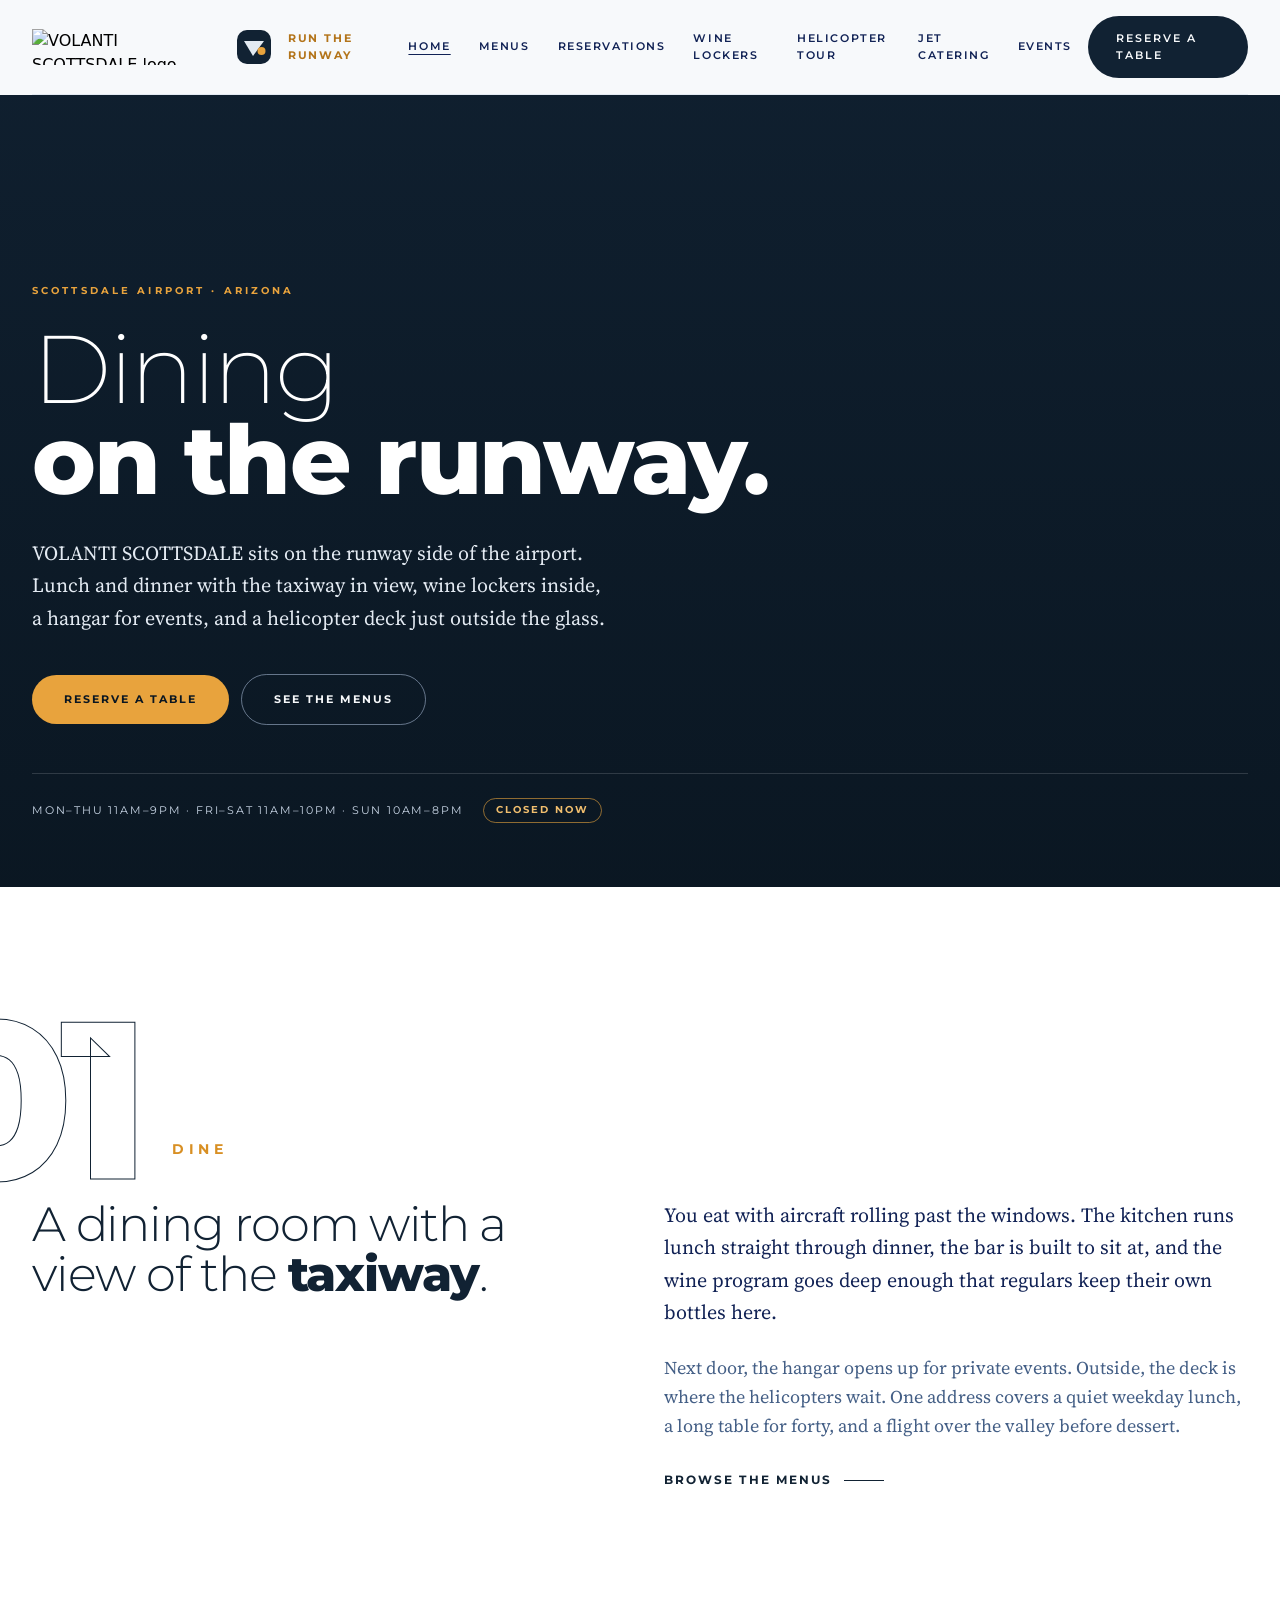
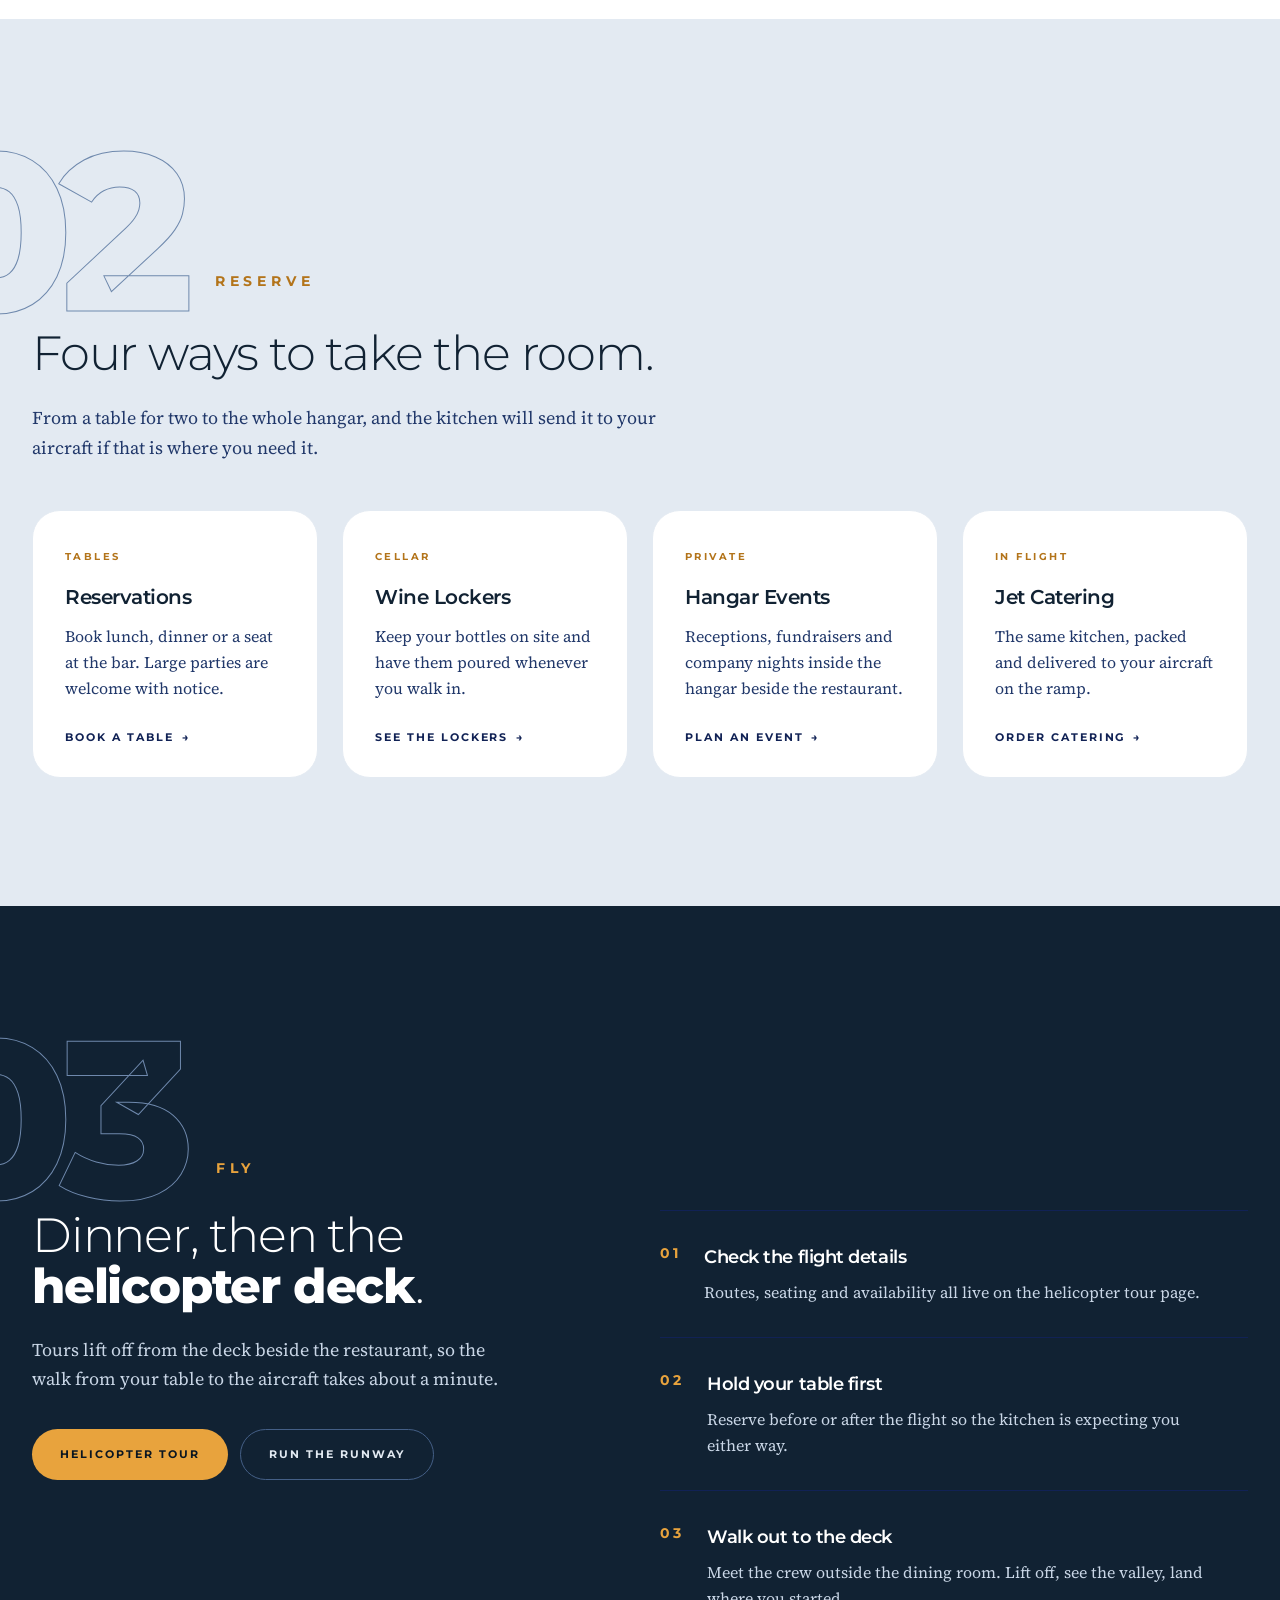
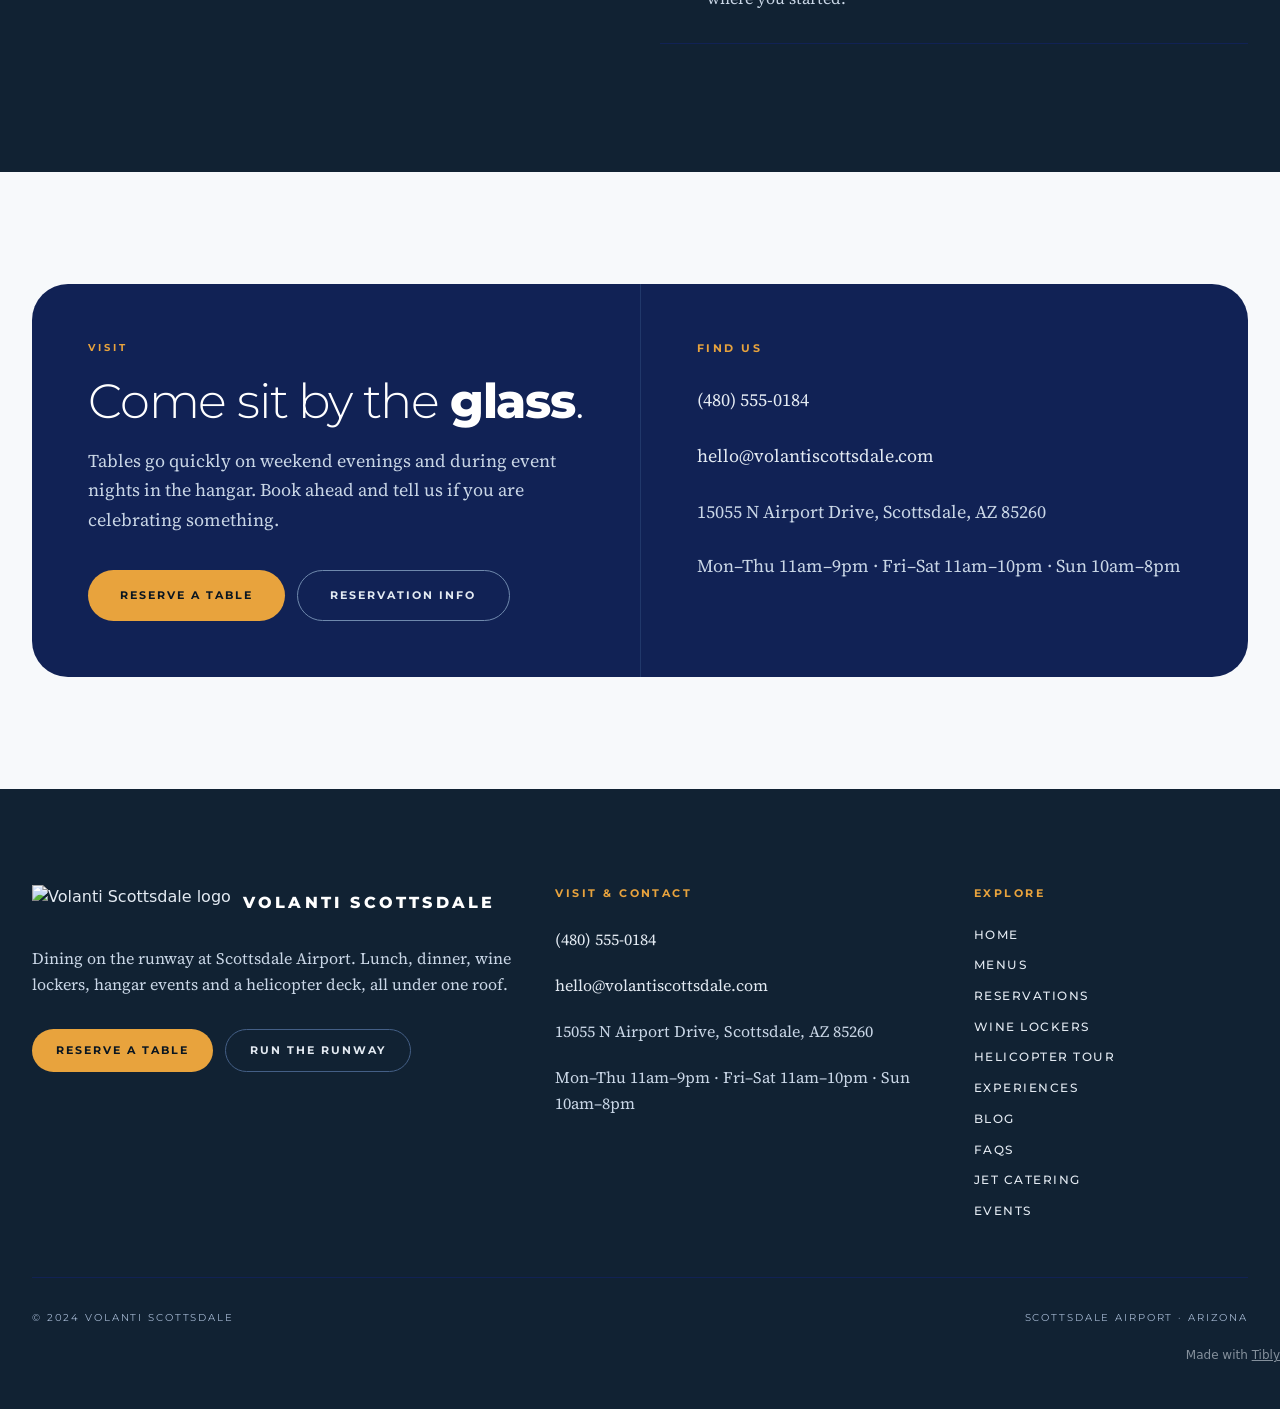
==== commit 3e237195: "Publish 5 changes via Tibly" ====
--- a/index.html
+++ b/index.html
@@ -13,48 +13,49 @@
 <meta property="og:description" content="Volanti Scottsdale serves lunch and dinner on the runway side of Scottsdale Airport, with wine lockers, hangar events, jet catering and a helicopter deck. Reserve a table.">
 <meta name="twitter:card" content="summary_large_image">
 <script type="application/ld+json" data-tibly-business>{"@context":"https://schema.org","@type":"FoodEstablishment","name":"VOLANTI SCOTTSDALE","url":"https://volanti-scottsdale-bf6c.sites.tibly.ai/"}</script>
-<link rel="icon" href="/favicon.svg" type="image/svg+xml">
 <link rel="preconnect" href="https://fonts.googleapis.com">
 <link rel="preconnect" href="https://fonts.gstatic.com" crossorigin>
 <link href="https://fonts.googleapis.com/css2?family=Montserrat:ital,wght@0,300;0,400;0,500;0,600;0,700;0,800;1,400&family=Source+Serif+4:ital,opsz,wght@0,8..60,300;0,8..60,400;0,8..60,600;1,8..60,400&display=swap" rel="stylesheet">
 <style>details[open] > *:not(summary){animation:tibly-acc .35s ease}@keyframes tibly-acc{from{opacity:0;transform:translateY(-4px)}}</style>
 <style>@media (prefers-reduced-motion:no-preference){.tibly-fx{opacity:0;transform:translateY(24px);transition:opacity .7s ease,transform .7s ease}.tibly-fx.tibly-fx-in{opacity:1;transform:none}}</style>
 <script>addEventListener('DOMContentLoaded',function(){if(!('IntersectionObserver' in window))return;var io=new IntersectionObserver(function(es){es.forEach(function(en){if(en.isIntersecting){en.target.classList.add('tibly-fx-in');io.unobserve(en.target)}})},{rootMargin:'0px 0px -8% 0px'});document.querySelectorAll('section[data-block] > *').forEach(function(el){var p=getComputedStyle(el).position;if(p==='absolute'||p==='fixed')return;if(el.getBoundingClientRect().top>innerHeight){el.classList.add('tibly-fx');io.observe(el)}})});</script>
+
+<link rel="icon" href="https://br-winter-boat-ajcnusyq.storage.c-3.us-east-2.aws.neon.tech/tibly-site-media/sites/20a2a979-ffe7-46c9-9e67-ef5b201b06fc/d455a220aa80208096e04dc2bdc10773.webp">
 <style>.tibly-ba{position:relative;overflow:hidden;--ba:50%;cursor:ew-resize;touch-action:pan-y;user-select:none;-webkit-user-select:none}.tibly-ba>img{display:block;width:100%;height:100%;object-fit:cover}.tibly-ba .tibly-ba-before{position:absolute;inset:0;clip-path:inset(0 calc(100% - var(--ba)) 0 0)}.tibly-ba .tibly-ba-before img{display:block;width:100%;height:100%;object-fit:cover}.tibly-ba::after{content:'';position:absolute;top:0;bottom:0;left:var(--ba);width:2px;margin-left:-1px;background:#fff;box-shadow:0 0 6px rgba(0,0,0,.55);pointer-events:none;z-index:1}.tibly-ba::before{content:'';position:absolute;top:50%;left:var(--ba);width:44px;height:44px;transform:translate(-50%,-50%);border-radius:9999px;background:rgba(0,0,0,.75) url("data:image/svg+xml,%3Csvg%20xmlns='http://www.w3.org/2000/svg'%20viewBox='0%200%2024%2024'%20fill='%23fff'%3E%3Cpath%20d='M9%206l-6%206%206%206zM15%206l6%206-6%206z'/%3E%3C/svg%3E") center/22px 22px no-repeat;border:2px solid #fff;box-shadow:0 2px 8px rgba(0,0,0,.4);pointer-events:none;z-index:1}.tibly-ba input[type=range]{position:absolute;inset:0;width:100%;height:100%;margin:0;opacity:0;pointer-events:none;-webkit-appearance:none;appearance:none;z-index:2}.tibly-gallery-item{position:relative;overflow:hidden;margin:0;display:block;isolation:isolate}.tibly-gallery-item>img,.tibly-gallery-item>a>img{display:block;width:100%;height:100%;object-fit:cover;transition:transform 1.1s cubic-bezier(.2,.7,.2,1),filter .6s ease}.tibly-gallery-item:hover>img,.tibly-gallery-item:hover>a>img,.tibly-gallery-item:focus-within>img{transform:scale(1.06);filter:brightness(1.04)}.tibly-gallery-item>figcaption{position:absolute;left:0;right:0;bottom:0;padding:2.25rem 1rem .9rem;color:#fff;font-size:.875rem;line-height:1.35;background:linear-gradient(to top,rgba(0,0,0,.7),rgba(0,0,0,0));transform:translateY(100%);opacity:0;transition:transform .55s cubic-bezier(.2,.7,.2,1),opacity .45s ease;pointer-events:none}.tibly-gallery-item:hover>figcaption,.tibly-gallery-item:focus-within>figcaption{transform:none;opacity:1}@media (hover:none){.tibly-gallery-item>figcaption{transform:none;opacity:1}}.tibly-gallery[data-gallery-ready] .tibly-gallery-item{opacity:0;transform:translateY(28px) scale(.97);transition:opacity .7s ease,transform .9s cubic-bezier(.2,.7,.2,1);transition-delay:calc(var(--i,0)*70ms)}.tibly-gallery[data-gallery-ready] .tibly-gallery-item.is-in{opacity:1;transform:none}@media (prefers-reduced-motion:reduce){.tibly-gallery .tibly-gallery-item{opacity:1!important;transform:none!important;transition:none!important}.tibly-gallery-item>img{transition:none!important}}[data-lightbox]{cursor:zoom-in}.tibly-lb{position:fixed;inset:0;z-index:9999;background:rgba(8,8,10,.94);-webkit-backdrop-filter:blur(14px);backdrop-filter:blur(14px);display:flex;align-items:center;justify-content:center;cursor:zoom-out;padding:clamp(16px,4vw,48px);animation:tibly-lb-in .28s ease both;touch-action:pan-y}.tibly-lb.is-out{animation:tibly-lb-out .22s ease both}.tibly-lb figure{position:relative;margin:0;max-width:100%;max-height:100%;display:flex;flex-direction:column;align-items:center;cursor:default}.tibly-lb img{display:block;-webkit-user-drag:none;user-select:none;-webkit-user-select:none;max-width:100%;max-height:calc(100vh - clamp(32px,8vw,96px) - 3.5rem);object-fit:contain;border-radius:6px;box-shadow:0 30px 80px rgba(0,0,0,.6);animation:tibly-lb-img .4s cubic-bezier(.2,.7,.2,1) both}.tibly-lb figcaption{color:rgba(255,255,255,.85);font-size:.9rem;line-height:1.4;text-align:center;padding:.9rem 1rem 0;max-width:60ch;min-height:1.5rem}.tibly-lb figcaption:empty{display:none}.tibly-lb button{position:absolute;display:flex;align-items:center;justify-content:center;width:44px;height:44px;border:0;border-radius:9999px;background:rgba(255,255,255,.12);color:#fff;cursor:pointer;transition:background .2s,transform .2s;-webkit-tap-highlight-color:transparent}.tibly-lb button:hover{background:rgba(255,255,255,.24);transform:scale(1.06)}.tibly-lb button:focus-visible{outline:2px solid #fff;outline-offset:2px}.tibly-lb button svg{width:22px;height:22px;fill:none;stroke:currentColor;stroke-width:2;stroke-linecap:round;stroke-linejoin:round}.tibly-lb .tibly-lb-x{top:16px;right:16px}.tibly-lb .tibly-lb-prev,.tibly-lb .tibly-lb-next{top:50%;transform:translateY(-50%)}.tibly-lb .tibly-lb-prev:hover,.tibly-lb .tibly-lb-next:hover{transform:translateY(-50%) scale(1.06)}.tibly-lb .tibly-lb-prev{left:12px}.tibly-lb .tibly-lb-next{right:12px}.tibly-lb .tibly-lb-n{position:absolute;top:24px;left:50%;transform:translateX(-50%);color:rgba(255,255,255,.7);font-size:.8rem;letter-spacing:.08em;font-variant-numeric:tabular-nums}.tibly-lb[data-single] .tibly-lb-prev,.tibly-lb[data-single] .tibly-lb-next,.tibly-lb[data-single] .tibly-lb-n{display:none}@keyframes tibly-lb-in{from{opacity:0}to{opacity:1}}@keyframes tibly-lb-out{from{opacity:1}to{opacity:0}}@keyframes tibly-lb-img{from{opacity:0;transform:scale(.92) translateY(12px)}to{opacity:1;transform:none}}@media (prefers-reduced-motion:reduce){.tibly-lb,.tibly-lb img,.tibly-lb.is-out{animation:none!important}}</style>
 <script>document.addEventListener('input',function(e){var t=e.target;if(!t||t.type!=='range')return;var c=t.closest&&t.closest('.tibly-ba');if(c)c.style.setProperty('--ba',t.value+'%')});document.addEventListener('pointerdown',function(e){var c=e.target.closest&&e.target.closest('.tibly-ba');if(!c||e.button>0)return;e.preventDefault();var inp=c.querySelector('input[type=range]');var set=function(x){var r=c.getBoundingClientRect();if(!r.width)return;var p=Math.max(0,Math.min(100,(x-r.left)*100/r.width));c.style.setProperty('--ba',p+'%');if(inp)inp.value=Math.round(p)};set(e.clientX);var mv=function(ev){set(ev.clientX)};var up=function(){document.removeEventListener('pointermove',mv);document.removeEventListener('pointerup',up);document.removeEventListener('pointercancel',up)};document.addEventListener('pointermove',mv);document.addEventListener('pointerup',up);document.addEventListener('pointercancel',up)});document.addEventListener('click',function(e){var im=e.target.closest&&e.target.closest('[data-lightbox]');if(!im||!(im.currentSrc||im.src)||e.target.closest('.tibly-lb'))return;e.preventDefault();var scope=im.closest('.tibly-gallery')||im.closest('section')||im.parentNode;var set=Array.prototype.filter.call(scope.querySelectorAll('[data-lightbox]'),function(x){return x.currentSrc||x.src});var i=Math.max(0,set.indexOf(im));var o=document.createElement('div');o.className='tibly-lb';o.setAttribute('role','dialog');o.setAttribute('aria-modal','true');o.setAttribute('aria-label','Photo viewer');if(set.length<2)o.setAttribute('data-single','');var svgL='<svg viewBox="0 0 24 24"><path d="M15 6l-6 6 6 6"/></svg>',svgR='<svg viewBox="0 0 24 24"><path d="M9 6l6 6-6 6"/></svg>',svgX='<svg viewBox="0 0 24 24"><path d="M6 6l12 12M18 6L6 18"/></svg>';o.innerHTML='<span class="tibly-lb-n"></span><figure><img alt="" draggable="false"><figcaption></figcaption></figure><button type="button" class="tibly-lb-prev" aria-label="Previous photo">'+svgL+'</button><button type="button" class="tibly-lb-next" aria-label="Next photo">'+svgR+'</button><button type="button" class="tibly-lb-x" aria-label="Close">'+svgX+'</button>';var big=o.querySelector('img'),cap=o.querySelector('figcaption'),n=o.querySelector('.tibly-lb-n');var capOf=function(x){var f=x.closest('figure'),c=f&&f.querySelector('figcaption');return (c&&c.textContent.trim())||x.alt||''};var show=function(k){i=(k+set.length)%set.length;var x=set[i];big.style.animation='none';void big.offsetWidth;big.style.animation='';big.src=x.currentSrc||x.src;big.alt=x.alt||'';cap.textContent=capOf(x);n.textContent=(i+1)+' / '+set.length;[set[(i+1)%set.length],set[(i-1+set.length)%set.length]].forEach(function(p){if(p&&p!==x){var pre=new Image();pre.src=p.currentSrc||p.src}})};var prevOverflow=document.documentElement.style.overflow;document.documentElement.style.overflow='hidden';var close=function(){document.removeEventListener('keydown',key);o.classList.add('is-out');var done=function(){o.remove();document.documentElement.style.overflow=prevOverflow;try{im.focus({preventScroll:true})}catch(_){}};if(matchMedia('(prefers-reduced-motion:reduce)').matches)done();else setTimeout(done,220)};var key=function(ev){if(ev.key==='Escape')close();else if(ev.key==='ArrowRight')show(i+1);else if(ev.key==='ArrowLeft')show(i-1)};document.addEventListener('keydown',key);var swiped=false;o.addEventListener('click',function(ev){if(swiped){swiped=false;return}var b=ev.target.closest('button');if(b){ev.stopPropagation();if(b.classList.contains('tibly-lb-prev'))show(i-1);else if(b.classList.contains('tibly-lb-next'))show(i+1);else close();return}if(!ev.target.closest('figure'))close()});var x0=null;o.addEventListener('pointerdown',function(ev){x0=ev.clientX});o.addEventListener('pointerup',function(ev){if(x0===null)return;var dx=ev.clientX-x0;x0=null;if(Math.abs(dx)>40&&set.length>1){swiped=true;show(dx<0?i+1:i-1)}});show(i);document.body.appendChild(o);var xb=o.querySelector('.tibly-lb-x');if(xb)xb.focus({preventScroll:true})});document.addEventListener('click',function(e){var x=e.target.closest&&e.target.closest('[data-announce-close]');if(!x)return;var b=x.closest('[data-announce]');if(b){b.style.display='none';try{sessionStorage.setItem('tibly-announce','1')}catch(_){}}});addEventListener('DOMContentLoaded',function(){try{if(sessionStorage.getItem('tibly-announce')==='1'){var b=document.querySelector('[data-announce]');if(b)b.style.display='none'}}catch(_){}if('IntersectionObserver' in window&&!matchMedia('(prefers-reduced-motion:reduce)').matches){var els=document.querySelectorAll('[data-count]');if(els.length){var io=new IntersectionObserver(function(es){es.forEach(function(en){if(!en.isIntersecting)return;io.unobserve(en.target);var el=en.target,s=el.textContent||'',m=s.match(/[\d,]*\d(?:\.\d+)?/);if(!m)return;var raw=m[0],num=parseFloat(raw.replace(/,/g,''));if(!isFinite(num))return;if(!el.getAttribute('data-count'))el.setAttribute('data-count',s);var pre=s.slice(0,m.index),post=s.slice(m.index+raw.length),grp=raw.indexOf(',')>=0,dec=(raw.split('.')[1]||'').length,t0=performance.now();requestAnimationFrame(function tick(now){var p=Math.min((now-t0)/1400,1);p=1-Math.pow(1-p,3);var v=(num*p).toFixed(dec);if(grp)v=Number(v).toLocaleString('en-US',{minimumFractionDigits:dec});el.textContent=pre+v+post;if(p<1)requestAnimationFrame(tick)})})},{rootMargin:'0px 0px -10% 0px'});els.forEach(function(el){io.observe(el)})}}if('IntersectionObserver' in window&&!matchMedia('(prefers-reduced-motion:reduce)').matches){document.querySelectorAll('.tibly-gallery').forEach(function(g){var items=g.querySelectorAll('.tibly-gallery-item');if(!items.length)return;var gio=new IntersectionObserver(function(es){es.forEach(function(en){if(!en.isIntersecting)return;gio.unobserve(en.target);en.target.classList.add('is-in')})},{rootMargin:'0px 0px -8% 0px',threshold:.1});var watch=function(el,k){el.style.setProperty('--i',k%12);gio.observe(el)};items.forEach(watch);g.setAttribute('data-gallery-ready','');if('MutationObserver' in window)new MutationObserver(function(ms){ms.forEach(function(m){m.addedNodes.forEach(function(nd){if(nd.nodeType===1&&nd.classList&&nd.classList.contains('tibly-gallery-item'))watch(nd,0)})})}).observe(g,{childList:true})})}var badge=document.querySelector('[data-tibly-open]');if(badge){var src=document.querySelector('[data-tibly-field="hours"]');var txt=(src&&src.textContent||'').toLowerCase();var days=['sun','mon','tue','wed','thu','fri','sat'];var toMin=function(h,mm,ap){h=+h;mm=+(mm||0);if(ap==='pm'&&h!==12)h+=12;if(ap==='am'&&h===12)h=0;return h*60+mm};var spans=[];var re=/(sun|mon|tue|wed|thu|fri|sat|daily|every ?day)[a-z]*\s*(?:[-\u2013\u2014]\s*(sun|mon|tue|wed|thu|fri|sat)[a-z]*)?\s*:?\s*(\d{1,2})(?::(\d{2}))?\s*(am|pm)?\s*[-\u2013\u2014]\s*(\d{1,2})(?::(\d{2}))?\s*(am|pm)?/g,mm;while((mm=re.exec(txt))){var d1=mm[1].slice(0,3),d2=mm[2],ap1=mm[5]||(mm[8]==='pm'&&+mm[3]<=+mm[6]?'am':mm[8]),o=toMin(mm[3],mm[4],ap1),c=toMin(mm[6],mm[7],mm[8]);var from=d1==='dai'||d1==='eve'?0:days.indexOf(d1),to=d2?days.indexOf(d2.slice(0,3)):(d1==='dai'||d1==='eve'?6:from);if(from<0)continue;for(var d=from;;d=(d+1)%7){spans.push([d,o,c]);if(d===to)break}}if(spans.length){var now=new Date(),cur=now.getDay(),min=now.getHours()*60+now.getMinutes();var open=spans.some(function(s){return s[0]===cur&&min>=s[1]&&min<s[2]});badge.textContent=open?(badge.getAttribute('data-open-text')||'Open now'):(badge.getAttribute('data-closed-text')||'Closed now');badge.setAttribute('data-state',open?'open':'closed');badge.hidden=false}}});</script>
 <style>header a[aria-current="page"]:not(:has(img,svg)){text-decoration:underline;text-underline-offset:4px;text-decoration-thickness:1px}</style>
 <style>#nav-open~[class*="peer-checked:"][class*="fixed"]{min-height:100vh;min-height:100dvh}@media (prefers-reduced-motion:no-preference){label[for="nav-open"] span{transition:transform .3s ease,opacity .2s ease}header:has(#nav-open:checked) label[for="nav-open"]:not([aria-label="Close" i]) span:not(:has(span)):nth-of-type(1){transform:translateY(8px) rotate(45deg)}header:has(#nav-open:checked) label[for="nav-open"]:not([aria-label="Close" i]) span:not(:has(span)):nth-of-type(2){opacity:0}header:has(#nav-open:checked) label[for="nav-open"]:not([aria-label="Close" i]) span:not(:has(span)):nth-of-type(3){transform:translateY(-8px) rotate(-45deg)}#nav-open:checked~[class*="peer-checked:"]{animation:tibly-nav-in .25s ease}#nav-open:checked~[class*="peer-checked:"] label[for="nav-open"]{display:inline-block;animation:tibly-x-in .35s ease}@keyframes tibly-nav-in{from{opacity:0;transform:translateY(10px)}}@keyframes tibly-x-in{from{opacity:0;transform:rotate(-90deg) scale(.6)}}}</style>
-<link rel="stylesheet" href="/styles.css?v=20c56b38">
+<link rel="stylesheet" href="/styles.css?v=80b8ef83">
 </head>
 <body>
 <!-- block:header -->
 <header class="sticky top-0 z-40 w-full bg-surface">
   <div class="mx-auto w-full max-w-7xl px-5 sm:px-8">
-    <input type="checkbox" id="nav-open" class="peer sr-only">
+    <input type="checkbox" id="nav-open" class="peer sr-only"/>
 
     <div class="flex items-center justify-between gap-4 border-b border-brand-100 py-4">
-      <a href="/" class="group flex items-center gap-3" aria-current="page">
+      <a class="group flex items-center gap-3" href="/" aria-current="page"><img data-tibly-logo="" src="https://br-winter-boat-ajcnusyq.storage.c-3.us-east-2.aws.neon.tech/tibly-site-media/sites/20a2a979-ffe7-46c9-9e67-ef5b201b06fc/a7d19541ecc7aaaa133e98862545978d.webp" alt="VOLANTI SCOTTSDALE logo" style="height:36px;width:auto;display:inline-block;vertical-align:middle"/> 
         <svg width="36" height="36" viewBox="0 0 36 36" fill="none" aria-hidden="true" class="shrink-0">
-          <rect x="1" y="1" width="34" height="34" rx="10" fill="#112233"/>
-          <path d="M8 12h20L17 27z" fill="#E3EAF2"/>
-          <circle cx="25.5" cy="22" r="4" fill="#E8A33D"/>
+          <rect x="1" y="1" width="34" height="34" rx="10" fill="#112233"></rect>
+          <path d="M8 12h20L17 27z" fill="#E3EAF2"></path>
+          <circle cx="25.5" cy="22" r="4" fill="#E8A33D"></circle>
         </svg>
-        <span class="font-display text-base font-extrabold uppercase leading-none tracking-[0.22em] text-ink sm:text-lg" data-tibly-field="business-name">VOLANTI SCOTTSDALE</span>
+        
       </a>
 
       <nav class="hidden items-center gap-4 md:flex lg:gap-7" aria-label="Primary">
-        <a href="https://runtherunwayaz.org" class="font-display text-[0.65rem] font-bold uppercase tracking-[0.16em] text-accent-600 transition hover:text-accent-500 lg:text-[0.7rem]">Run the Runway</a>
-        <a href="/" class="font-display text-[0.65rem] font-semibold uppercase tracking-[0.14em] text-brand-700 transition hover:text-ink lg:text-[0.7rem]" aria-current="page">Home</a>
-        <a href="/menus" class="font-display text-[0.65rem] font-semibold uppercase tracking-[0.14em] text-brand-700 transition hover:text-ink lg:text-[0.7rem]">Menus</a>
-        <a href="/9967610" class="font-display text-[0.65rem] font-semibold uppercase tracking-[0.14em] text-brand-700 transition hover:text-ink lg:text-[0.7rem]">Reservations</a>
-        <a href="/wine-lockers" class="font-display text-[0.65rem] font-semibold uppercase tracking-[0.14em] text-brand-700 transition hover:text-ink lg:text-[0.7rem]">Wine Lockers</a>
-        <a href="/helicopter" class="font-display text-[0.65rem] font-semibold uppercase tracking-[0.14em] text-brand-700 transition hover:text-ink lg:text-[0.7rem]">Helicopter Tour</a>
-        <a href="https://www.volantijetcatering.com" class="font-display text-[0.65rem] font-semibold uppercase tracking-[0.14em] text-brand-700 transition hover:text-ink lg:text-[0.7rem]">Jet Catering</a>
-        <a href="https://volantihangarevents.com" class="font-display text-[0.65rem] font-semibold uppercase tracking-[0.14em] text-brand-700 transition hover:text-ink lg:text-[0.7rem]">Events</a>
+        <a class="font-display text-[0.65rem] font-bold uppercase tracking-[0.16em] text-accent-600 transition hover:text-accent-500 lg:text-[0.7rem]" href="https://runtherunwayaz.org">Run the Runway</a>
+        <a class="font-display text-[0.65rem] font-semibold uppercase tracking-[0.14em] text-brand-700 transition hover:text-ink lg:text-[0.7rem]" href="/" aria-current="page">Home</a>
+        <a class="font-display text-[0.65rem] font-semibold uppercase tracking-[0.14em] text-brand-700 transition hover:text-ink lg:text-[0.7rem]" href="/menus">Menus</a>
+        <a class="font-display text-[0.65rem] font-semibold uppercase tracking-[0.14em] text-brand-700 transition hover:text-ink lg:text-[0.7rem]" href="/9967610">Reservations</a>
+        <a class="font-display text-[0.65rem] font-semibold uppercase tracking-[0.14em] text-brand-700 transition hover:text-ink lg:text-[0.7rem]" href="/wine-lockers">Wine Lockers</a>
+        <a class="font-display text-[0.65rem] font-semibold uppercase tracking-[0.14em] text-brand-700 transition hover:text-ink lg:text-[0.7rem]" href="/helicopter">Helicopter Tour</a>
+        <a class="font-display text-[0.65rem] font-semibold uppercase tracking-[0.14em] text-brand-700 transition hover:text-ink lg:text-[0.7rem]" href="https://www.volantijetcatering.com">Jet Catering</a>
+        <a class="font-display text-[0.65rem] font-semibold uppercase tracking-[0.14em] text-brand-700 transition hover:text-ink lg:text-[0.7rem]" href="https://volantihangarevents.com">Events</a>
       </nav>
 
       <div class="flex items-center gap-3">
-        <a href="https://www.sevenrooms.com/explore/volanti/reservations/create/search/" class="btn hidden sm:inline-flex">Reserve a Table</a>
+        <a class="btn hidden sm:inline-flex" href="https://www.sevenrooms.com/explore/volanti/reservations/create/search/">Reserve a Table</a>
         <label for="nav-open" class="md:hidden cursor-pointer p-2 text-ink" aria-label="Menu">
           <span class="block h-0.5 w-7 bg-current"></span>
           <span class="mt-1.5 block h-0.5 w-7 bg-current"></span>
@@ -67,30 +68,30 @@
       <div class="flex items-center justify-between">
         <span class="flex items-center gap-3">
           <svg width="36" height="36" viewBox="0 0 36 36" fill="none" aria-hidden="true" class="shrink-0">
-            <rect x="1" y="1" width="34" height="34" rx="10" fill="#E3EAF2"/>
-            <path d="M8 12h20L17 27z" fill="#112233"/>
-            <circle cx="25.5" cy="22" r="4" fill="#E8A33D"/>
+            <rect x="1" y="1" width="34" height="34" rx="10" fill="#E3EAF2"></rect>
+            <path d="M8 12h20L17 27z" fill="#112233"></path>
+            <circle cx="25.5" cy="22" r="4" fill="#E8A33D"></circle>
           </svg>
           <span class="font-display text-sm font-extrabold uppercase tracking-[0.2em]">VOLANTI SCOTTSDALE</span>
         </span>
         <label for="nav-open" aria-label="Close" class="cursor-pointer p-2">
-          <svg width="26" height="26" viewBox="0 0 24 24" fill="none" stroke="currentColor" stroke-width="1.8" aria-hidden="true"><path d="M5 5l14 14M19 5L5 19"/></svg>
+          <svg width="26" height="26" viewBox="0 0 24 24" fill="none" stroke="currentColor" stroke-width="1.8" aria-hidden="true"><path d="M5 5l14 14M19 5L5 19"></path></svg>
         </label>
       </div>
 
       <nav class="mt-10 flex flex-col gap-5" aria-label="Mobile">
-        <a href="https://runtherunwayaz.org" class="font-display text-3xl font-bold uppercase tracking-tight text-accent-400">Run the Runway</a>
-        <a href="/" class="font-display text-3xl font-light tracking-tight transition hover:text-accent-300" aria-current="page">Home</a>
-        <a href="/menus" class="font-display text-3xl font-light tracking-tight transition hover:text-accent-300">Menus</a>
-        <a href="/9967610" class="font-display text-3xl font-light tracking-tight transition hover:text-accent-300">Reservations</a>
-        <a href="/wine-lockers" class="font-display text-3xl font-light tracking-tight transition hover:text-accent-300">Wine Lockers</a>
-        <a href="/helicopter" class="font-display text-3xl font-light tracking-tight transition hover:text-accent-300">Helicopter Tour</a>
-        <a href="https://www.volantijetcatering.com" class="font-display text-3xl font-light tracking-tight transition hover:text-accent-300">Jet Catering</a>
-        <a href="https://volantihangarevents.com" class="font-display text-3xl font-light tracking-tight transition hover:text-accent-300">Events</a>
+        <a class="font-display text-3xl font-bold uppercase tracking-tight text-accent-400" href="https://runtherunwayaz.org">Run the Runway</a>
+        <a class="font-display text-3xl font-light tracking-tight transition hover:text-accent-300" href="/" aria-current="page">Home</a>
+        <a class="font-display text-3xl font-light tracking-tight transition hover:text-accent-300" href="/menus">Menus</a>
+        <a class="font-display text-3xl font-light tracking-tight transition hover:text-accent-300" href="/9967610">Reservations</a>
+        <a class="font-display text-3xl font-light tracking-tight transition hover:text-accent-300" href="/wine-lockers">Wine Lockers</a>
+        <a class="font-display text-3xl font-light tracking-tight transition hover:text-accent-300" href="/helicopter">Helicopter Tour</a>
+        <a class="font-display text-3xl font-light tracking-tight transition hover:text-accent-300" href="https://www.volantijetcatering.com">Jet Catering</a>
+        <a class="font-display text-3xl font-light tracking-tight transition hover:text-accent-300" href="https://volantihangarevents.com">Events</a>
       </nav>
 
       <div class="mt-auto pt-10">
-        <a href="https://www.sevenrooms.com/explore/volanti/reservations/create/search/" class="flex w-full items-center justify-center rounded-full bg-accent-400 px-7 py-4 font-display text-xs font-bold uppercase tracking-[0.18em] text-brand-900 transition hover:bg-accent-300">Reserve a Table</a>
+        <a class="flex w-full items-center justify-center rounded-full bg-accent-400 px-7 py-4 font-display text-xs font-bold uppercase tracking-[0.18em] text-brand-900 transition hover:bg-accent-300" href="https://www.sevenrooms.com/explore/volanti/reservations/create/search/">Reserve a Table</a>
       </div>
     </div>
   </div>
@@ -303,11 +304,7 @@
 
       <div class="md:col-span-5">
         <div class="flex items-center gap-3">
-          <svg width="36" height="36" viewBox="0 0 36 36" fill="none" aria-hidden="true" class="shrink-0">
-            <rect x="1" y="1" width="34" height="34" rx="10" fill="#E3EAF2"/>
-            <path d="M8 12h20L17 27z" fill="#112233"/>
-            <circle cx="25.5" cy="22" r="4" fill="#E8A33D"/>
-          </svg>
+          <img src="https://br-winter-boat-ajcnusyq.storage.c-3.us-east-2.aws.neon.tech/tibly-site-media/sites/20a2a979-ffe7-46c9-9e67-ef5b201b06fc/d455a220aa80208096e04dc2bdc10773.webp" alt="Volanti Scottsdale logo" loading="lazy" class="h-9 w-auto shrink-0">
           <span class="font-display text-base font-extrabold uppercase leading-none tracking-[0.2em] text-white" data-tibly-field="business-name">VOLANTI SCOTTSDALE</span>
         </div>
         <p class="mt-6 max-w-prose font-body text-base leading-relaxed text-brand-200">
@@ -365,7 +362,7 @@
       Call <span data-tibly-field="phone">(480) 555-0184</span>
     </a>
   </div>
-</footer>
+<div data-tibly-made-with style="text-align:right;font-size:12px;line-height:1;opacity:.55;margin-top:24px;white-space:nowrap;">Made with <a href="https://tibly.ai" target="_blank" rel="noopener" style="display:inline;color:inherit;font-size:inherit;margin:0;text-decoration:underline;">Tibly</a></div></footer>
 <!-- /block:footer -->
   <script async src="https://api.tibly.ai/widget/v1.js"></script>
 </body>
--- a/styles.css
+++ b/styles.css
@@ -1,2 +1,2 @@
 /*! tailwindcss v4.3.2 | MIT License | https://tailwindcss.com */
-@layer properties{@supports (((-webkit-hyphens:none)) and (not (margin-trim:inline))) or ((-moz-orient:inline) and (not (color:rgb(from red r g b)))){*,:before,:after,::backdrop{--tw-space-y-reverse:0;--tw-divide-y-reverse:0;--tw-border-style:solid;--tw-gradient-position:initial;--tw-gradient-from:#0000;--tw-gradient-via:#0000;--tw-gradient-to:#0000;--tw-gradient-stops:initial;--tw-gradient-via-stops:initial;--tw-gradient-from-position:0%;--tw-gradient-via-position:50%;--tw-gradient-to-position:100%;--tw-leading:initial;--tw-font-weight:initial;--tw-tracking:initial;--tw-shadow:0 0 #0000;--tw-shadow-color:initial;--tw-shadow-alpha:100%;--tw-inset-shadow:0 0 #0000;--tw-inset-shadow-color:initial;--tw-inset-shadow-alpha:100%;--tw-ring-color:initial;--tw-ring-shadow:0 0 #0000;--tw-inset-ring-color:initial;--tw-inset-ring-shadow:0 0 #0000;--tw-ring-inset:initial;--tw-ring-offset-width:0px;--tw-ring-offset-color:#fff;--tw-ring-offset-shadow:0 0 #0000;--tw-duration:initial;--tw-translate-x:0;--tw-translate-y:0;--tw-translate-z:0;--tw-outline-style:solid}}}@layer theme{:root,:host{--font-sans:ui-sans-serif, system-ui, sans-serif, "Apple Color Emoji", "Segoe UI Emoji", "Segoe UI Symbol", "Noto Color Emoji";--font-mono:ui-monospace, SFMono-Regular, Menlo, Monaco, Consolas, "Liberation Mono", "Courier New", monospace;--color-white:#fff;--spacing:.25rem;--container-sm:24rem;--container-xl:36rem;--container-2xl:42rem;--container-4xl:56rem;--container-7xl:80rem;--text-xs:.75rem;--text-xs--line-height:calc(1 / .75);--text-sm:.875rem;--text-sm--line-height:calc(1.25 / .875);--text-base:1rem;--text-base--line-height:calc(1.5 / 1);--text-lg:1.125rem;--text-lg--line-height:calc(1.75 / 1.125);--text-xl:1.25rem;--text-xl--line-height:calc(1.75 / 1.25);--text-2xl:1.5rem;--text-2xl--line-height:calc(2 / 1.5);--text-3xl:1.875rem;--text-3xl--line-height:calc(2.25 / 1.875);--text-4xl:2.25rem;--text-4xl--line-height:calc(2.5 / 2.25);--text-5xl:3rem;--text-5xl--line-height:1;--text-6xl:3.75rem;--text-6xl--line-height:1;--text-7xl:4.5rem;--text-7xl--line-height:1;--text-8xl:6rem;--text-8xl--line-height:1;--text-9xl:8rem;--text-9xl--line-height:1;--font-weight-extralight:200;--font-weight-light:300;--font-weight-medium:500;--font-weight-semibold:600;--font-weight-bold:700;--font-weight-extrabold:800;--tracking-tighter:-.05em;--tracking-tight:-.025em;--leading-tight:1.25;--leading-snug:1.375;--leading-relaxed:1.625;--radius-sm:.5rem;--radius-md:.875rem;--radius-lg:1rem;--radius-xl:1.75rem;--radius-2xl:2.25rem;--aspect-video:16 / 9;--default-transition-duration:.15s;--default-transition-timing-function:cubic-bezier(.4, 0, .2, 1);--default-font-family:var(--font-sans);--default-mono-font-family:var(--font-mono);--color-brand-50:#f7f9fb;--color-brand-100:#e3eaf2;--color-brand-200:#c9d6e6;--color-brand-300:#a2b5cf;--color-brand-400:#6f89ad;--color-brand-500:#445f86;--color-brand-600:#21386a;--color-brand-700:#125;--color-brand-800:#123;--color-brand-900:#0a1621;--color-accent-50:#fdf6ea;--color-accent-100:#fae9cc;--color-accent-200:#f5d49e;--color-accent-300:#f0be6e;--color-accent-400:#e8a33d;--color-accent-500:#d88f23;--color-accent-600:#b3741a;--color-accent-700:#8c5a15;--color-accent-800:#654111;--color-accent-900:#42290b;--color-surface:#f7f9fb;--color-ink:#123;--font-display:"Montserrat", ui-sans-serif, system-ui, sans-serif;--font-body:"Source Serif 4", ui-serif, Georgia, serif;--animate-marquee:marquee 30s linear infinite;--animate-kenburns:kenburns 18s ease-in-out infinite alternate;--animate-float:float 6s ease-in-out infinite;--animate-pulse-soft:pulse-soft 4s ease-in-out infinite;--animate-spin-slow:spin-slow 24s linear infinite}}@layer base{*,:after,:before,::backdrop{box-sizing:border-box;border:0 solid;margin:0;padding:0}::file-selector-button{box-sizing:border-box;border:0 solid;margin:0;padding:0}html,:host{-webkit-text-size-adjust:100%;tab-size:4;line-height:1.5;font-family:var(--default-font-family,ui-sans-serif, system-ui, sans-serif, "Apple Color Emoji", "Segoe UI Emoji", "Segoe UI Symbol", "Noto Color Emoji");font-feature-settings:var(--default-font-feature-settings,normal);font-variation-settings:var(--default-font-variation-settings,normal);-webkit-tap-highlight-color:transparent}hr{height:0;color:inherit;border-top-width:1px}abbr:where([title]){-webkit-text-decoration:underline dotted;text-decoration:underline dotted}h1,h2,h3,h4,h5,h6{font-size:inherit;font-weight:inherit}a{color:inherit;-webkit-text-decoration:inherit;-webkit-text-decoration:inherit;-webkit-text-decoration:inherit;text-decoration:inherit}b,strong{font-weight:bolder}code,kbd,samp,pre{font-family:var(--default-mono-font-family,ui-monospace, SFMono-Regular, Menlo, Monaco, Consolas, "Liberation Mono", "Courier New", monospace);font-feature-settings:var(--default-mono-font-feature-settings,normal);font-variation-settings:var(--default-mono-font-variation-settings,normal);font-size:1em}small{font-size:80%}sub,sup{vertical-align:baseline;font-size:75%;line-height:0;position:relative}sub{bottom:-.25em}sup{top:-.5em}table{text-indent:0;border-color:inherit;border-collapse:collapse}:-moz-focusring{outline:auto}progress{vertical-align:baseline}summary{display:list-item}ol,ul,menu{list-style:none}img,svg,video,canvas,audio,iframe,embed,object{vertical-align:middle;display:block}img,video{max-width:100%;height:auto}button,input,select,optgroup,textarea{font:inherit;font-feature-settings:inherit;font-variation-settings:inherit;letter-spacing:inherit;color:inherit;opacity:1;background-color:#0000;border-radius:0}::file-selector-button{font:inherit;font-feature-settings:inherit;font-variation-settings:inherit;letter-spacing:inherit;color:inherit;opacity:1;background-color:#0000;border-radius:0}:where(select:is([multiple],[size])) optgroup{font-weight:bolder}:where(select:is([multiple],[size])) optgroup option{padding-inline-start:20px}::file-selector-button{margin-inline-end:4px}::placeholder{opacity:1}@supports (not ((-webkit-appearance:-apple-pay-button))) or (contain-intrinsic-size:1px){::placeholder{color:currentColor}@supports (color:color-mix(in lab, red, red)){::placeholder{color:color-mix(in oklab, currentcolor 50%, transparent)}}}textarea{resize:vertical}::-webkit-search-decoration{-webkit-appearance:none}::-webkit-date-and-time-value{min-height:1lh;text-align:inherit}::-webkit-datetime-edit{display:inline-flex}::-webkit-datetime-edit-fields-wrapper{padding:0}::-webkit-datetime-edit{padding-block:0}::-webkit-datetime-edit-year-field{padding-block:0}::-webkit-datetime-edit-month-field{padding-block:0}::-webkit-datetime-edit-day-field{padding-block:0}::-webkit-datetime-edit-hour-field{padding-block:0}::-webkit-datetime-edit-minute-field{padding-block:0}::-webkit-datetime-edit-second-field{padding-block:0}::-webkit-datetime-edit-millisecond-field{padding-block:0}::-webkit-datetime-edit-meridiem-field{padding-block:0}::-webkit-calendar-picker-indicator{line-height:1}:-moz-ui-invalid{box-shadow:none}button,input:where([type=button],[type=reset],[type=submit]){appearance:button}::file-selector-button{appearance:button}::-webkit-inner-spin-button{height:auto}::-webkit-outer-spin-button{height:auto}[hidden]:where(:not([hidden=until-found])){display:none!important}}@layer components{.btn{justify-content:center;align-items:center;gap:calc(var(--spacing) * 2);background-color:var(--color-brand-800);padding-inline:calc(var(--spacing) * 7);padding-block:calc(var(--spacing) * 3.5);font-family:var(--font-display);--tw-font-weight:var(--font-weight-semibold);font-size:.7rem;font-weight:var(--font-weight-semibold);--tw-tracking:.18em;letter-spacing:.18em;color:var(--color-brand-50);text-transform:uppercase;transition-property:color,background-color,border-color,outline-color,text-decoration-color,fill,stroke,--tw-gradient-from,--tw-gradient-via,--tw-gradient-to,opacity,box-shadow,transform,translate,scale,rotate,filter,-webkit-backdrop-filter,backdrop-filter,display,content-visibility,overlay,pointer-events;transition-timing-function:var(--tw-ease,var(--default-transition-timing-function));transition-duration:var(--tw-duration,var(--default-transition-duration));--tw-duration:.3s;border-radius:3.40282e38px;transition-duration:.3s;display:inline-flex}@media (hover:hover){.btn:hover{--tw-translate-y:calc(var(--spacing) * -.5);translate:var(--tw-translate-x) var(--tw-translate-y);background-color:var(--color-brand-700)}}.btn:focus-visible{outline-style:var(--tw-outline-style);outline-offset:2px;outline-width:2px;outline-color:var(--color-accent-400)}.btn-secondary{justify-content:center;align-items:center;gap:calc(var(--spacing) * 2);border-style:var(--tw-border-style);border-width:1px;border-color:var(--color-brand-300);padding-inline:calc(var(--spacing) * 7);padding-block:calc(var(--spacing) * 3.5);font-family:var(--font-display);--tw-font-weight:var(--font-weight-semibold);font-size:.7rem;font-weight:var(--font-weight-semibold);--tw-tracking:.18em;letter-spacing:.18em;color:var(--color-brand-800);text-transform:uppercase;transition-property:color,background-color,border-color,outline-color,text-decoration-color,fill,stroke,--tw-gradient-from,--tw-gradient-via,--tw-gradient-to,opacity,box-shadow,transform,translate,scale,rotate,filter,-webkit-backdrop-filter,backdrop-filter,display,content-visibility,overlay,pointer-events;transition-timing-function:var(--tw-ease,var(--default-transition-timing-function));transition-duration:var(--tw-duration,var(--default-transition-duration));--tw-duration:.3s;background-color:#0000;border-radius:3.40282e38px;transition-duration:.3s;display:inline-flex}@media (hover:hover){.btn-secondary:hover{border-color:var(--color-brand-800);background-color:var(--color-brand-800);color:var(--color-brand-50)}}.btn-secondary:focus-visible{outline-style:var(--tw-outline-style);outline-offset:2px;outline-width:2px;outline-color:var(--color-accent-400)}.card{border-radius:var(--radius-xl);border-style:var(--tw-border-style);border-width:1px;border-color:var(--color-brand-100);background-color:var(--color-white);padding:calc(var(--spacing) * 6);transition-property:color,background-color,border-color,outline-color,text-decoration-color,fill,stroke,--tw-gradient-from,--tw-gradient-via,--tw-gradient-to,opacity,box-shadow,transform,translate,scale,rotate,filter,-webkit-backdrop-filter,backdrop-filter,display,content-visibility,overlay,pointer-events;transition-timing-function:var(--tw-ease,var(--default-transition-timing-function));transition-duration:var(--tw-duration,var(--default-transition-duration));--tw-duration:.3s;transition-duration:.3s}@media (hover:hover){.card:hover{border-color:var(--color-brand-200);--tw-shadow:0 20px 25px -5px var(--tw-shadow-color,#0000001a), 0 8px 10px -6px var(--tw-shadow-color,#0000001a);box-shadow:var(--tw-inset-shadow), var(--tw-inset-ring-shadow), var(--tw-ring-offset-shadow), var(--tw-ring-shadow), var(--tw-shadow);--tw-shadow-color:#0a16210d}@supports (color:color-mix(in lab, red, red)){.card:hover{--tw-shadow-color:color-mix(in oklab, color-mix(in oklab, var(--color-brand-900) 5%, transparent) var(--tw-shadow-alpha), transparent)}}}@media (min-width:48rem){.card{padding:calc(var(--spacing) * 8)}}}@layer utilities{.pointer-events-none{pointer-events:none}.sr-only{clip-path:inset(50%);white-space:nowrap;border-width:0;width:1px;height:1px;margin:-1px;padding:0;position:absolute;overflow:hidden}.absolute{position:absolute}.fixed{position:fixed}.relative{position:relative}.sticky{position:sticky}.inset-0{inset:0}.inset-x-0{inset-inline:0}.inset-y-0{inset-block:0}.-top-24{top:calc(var(--spacing) * -24)}.-top-28{top:calc(var(--spacing) * -28)}.top-0{top:0}.top-1\/2{top:50%}.top-40{top:calc(var(--spacing) * 40)}.-right-10{right:calc(var(--spacing) * -10)}.-right-24{right:calc(var(--spacing) * -24)}.-right-28{right:calc(var(--spacing) * -28)}.right-0{right:0}.right-10{right:calc(var(--spacing) * 10)}.bottom-0{bottom:0}.isolate{isolation:isolate}.z-10{z-index:10}.z-40{z-index:40}.z-50{z-index:50}.mx-auto{margin-inline:auto}.mt-1\.5{margin-top:calc(var(--spacing) * 1.5)}.mt-2{margin-top:calc(var(--spacing) * 2)}.mt-3{margin-top:calc(var(--spacing) * 3)}.mt-4{margin-top:calc(var(--spacing) * 4)}.mt-5{margin-top:calc(var(--spacing) * 5)}.mt-6{margin-top:calc(var(--spacing) * 6)}.mt-7{margin-top:calc(var(--spacing) * 7)}.mt-8{margin-top:calc(var(--spacing) * 8)}.mt-9{margin-top:calc(var(--spacing) * 9)}.mt-10{margin-top:calc(var(--spacing) * 10)}.mt-12{margin-top:calc(var(--spacing) * 12)}.mt-14{margin-top:calc(var(--spacing) * 14)}.mt-16{margin-top:calc(var(--spacing) * 16)}.mt-auto{margin-top:auto}.-ml-1{margin-left:calc(var(--spacing) * -1)}.-ml-2{margin-left:calc(var(--spacing) * -2)}.-ml-5{margin-left:calc(var(--spacing) * -5)}.ml-3{margin-left:calc(var(--spacing) * 3)}.block{display:block}.flex{display:flex}.grid{display:grid}.hidden{display:none}.inline-block{display:inline-block}.inline-flex{display:inline-flex}.table{display:table}.aspect-video{aspect-ratio:var(--aspect-video)}.h-0\.5{height:calc(var(--spacing) * .5)}.h-2{height:calc(var(--spacing) * 2)}.h-16{height:calc(var(--spacing) * 16)}.h-40{height:calc(var(--spacing) * 40)}.h-72{height:calc(var(--spacing) * 72)}.h-80{height:calc(var(--spacing) * 80)}.h-full{height:100%}.h-px{height:1px}.min-h-\[22rem\]{min-height:22rem}.min-h-\[88svh\]{min-height:88svh}.w-1\/3{width:33.3333%}.w-7{width:calc(var(--spacing) * 7)}.w-10{width:calc(var(--spacing) * 10)}.w-14{width:calc(var(--spacing) * 14)}.w-16{width:calc(var(--spacing) * 16)}.w-20{width:calc(var(--spacing) * 20)}.w-24{width:calc(var(--spacing) * 24)}.w-40{width:calc(var(--spacing) * 40)}.w-72{width:calc(var(--spacing) * 72)}.w-80{width:calc(var(--spacing) * 80)}.w-fit{width:fit-content}.w-full{width:100%}.max-w-2xl{max-width:var(--container-2xl)}.max-w-4xl{max-width:var(--container-4xl)}.max-w-7xl{max-width:var(--container-7xl)}.max-w-prose{max-width:65ch}.max-w-sm{max-width:var(--container-sm)}.max-w-xl{max-width:var(--container-xl)}.shrink-0{flex-shrink:0}.animate-float{animation:var(--animate-float)}.animate-pulse-soft{animation:var(--animate-pulse-soft)}.cursor-pointer{cursor:pointer}.grid-cols-1{grid-template-columns:repeat(1,minmax(0,1fr))}.grid-cols-2{grid-template-columns:repeat(2,minmax(0,1fr))}.flex-col{flex-direction:column}.flex-wrap{flex-wrap:wrap}.items-baseline{align-items:baseline}.items-center{align-items:center}.items-end{align-items:flex-end}.items-start{align-items:flex-start}.justify-between{justify-content:space-between}.justify-center{justify-content:center}.justify-end{justify-content:flex-end}.gap-2{gap:calc(var(--spacing) * 2)}.gap-3{gap:calc(var(--spacing) * 3)}.gap-4{gap:calc(var(--spacing) * 4)}.gap-5{gap:calc(var(--spacing) * 5)}.gap-6{gap:calc(var(--spacing) * 6)}.gap-8{gap:calc(var(--spacing) * 8)}.gap-10{gap:calc(var(--spacing) * 10)}.gap-12{gap:calc(var(--spacing) * 12)}:where(.space-y-0>:not(:last-child)){--tw-space-y-reverse:0;margin-block:0}:where(.space-y-2>:not(:last-child)){--tw-space-y-reverse:0;margin-block-start:calc(calc(var(--spacing) * 2) * var(--tw-space-y-reverse));margin-block-end:calc(calc(var(--spacing) * 2) * calc(1 - var(--tw-space-y-reverse)))}:where(.space-y-5>:not(:last-child)){--tw-space-y-reverse:0;margin-block-start:calc(calc(var(--spacing) * 5) * var(--tw-space-y-reverse));margin-block-end:calc(calc(var(--spacing) * 5) * calc(1 - var(--tw-space-y-reverse)))}:where(.space-y-6>:not(:last-child)){--tw-space-y-reverse:0;margin-block-start:calc(calc(var(--spacing) * 6) * var(--tw-space-y-reverse));margin-block-end:calc(calc(var(--spacing) * 6) * calc(1 - var(--tw-space-y-reverse)))}:where(.space-y-7>:not(:last-child)){--tw-space-y-reverse:0;margin-block-start:calc(calc(var(--spacing) * 7) * var(--tw-space-y-reverse));margin-block-end:calc(calc(var(--spacing) * 7) * calc(1 - var(--tw-space-y-reverse)))}:where(.space-y-12>:not(:last-child)){--tw-space-y-reverse:0;margin-block-start:calc(calc(var(--spacing) * 12) * var(--tw-space-y-reverse));margin-block-end:calc(calc(var(--spacing) * 12) * calc(1 - var(--tw-space-y-reverse)))}:where(.space-y-14>:not(:last-child)){--tw-space-y-reverse:0;margin-block-start:calc(calc(var(--spacing) * 14) * var(--tw-space-y-reverse));margin-block-end:calc(calc(var(--spacing) * 14) * calc(1 - var(--tw-space-y-reverse)))}.gap-x-6{column-gap:calc(var(--spacing) * 6)}.gap-y-3{row-gap:calc(var(--spacing) * 3)}:where(.divide-y>:not(:last-child)){--tw-divide-y-reverse:0;border-bottom-style:var(--tw-border-style);border-top-style:var(--tw-border-style);border-top-width:calc(1px * var(--tw-divide-y-reverse));border-bottom-width:calc(1px * calc(1 - var(--tw-divide-y-reverse)))}:where(.divide-brand-100>:not(:last-child)){border-color:var(--color-brand-100)}:where(.divide-brand-600>:not(:last-child)){border-color:var(--color-brand-600)}.overflow-hidden{overflow:hidden}.overflow-y-auto{overflow-y:auto}.rounded-2xl{border-radius:var(--radius-2xl)}.rounded-full{border-radius:3.40282e38px}.rounded-md{border-radius:var(--radius-md)}.rounded-xl{border-radius:var(--radius-xl)}.border{border-style:var(--tw-border-style);border-width:1px}.border-0{border-style:var(--tw-border-style);border-width:0}.border-y{border-block-style:var(--tw-border-style);border-block-width:1px}.border-t{border-top-style:var(--tw-border-style);border-top-width:1px}.border-b{border-bottom-style:var(--tw-border-style);border-bottom-width:1px}.border-l{border-left-style:var(--tw-border-style);border-left-width:1px}.border-l-0{border-left-style:var(--tw-border-style);border-left-width:0}.border-l-2{border-left-style:var(--tw-border-style);border-left-width:2px}.border-accent-400{border-color:var(--color-accent-400)}.border-accent-400\/40{border-color:#e8a33d66}@supports (color:color-mix(in lab, red, red)){.border-accent-400\/40{border-color:color-mix(in oklab, var(--color-accent-400) 40%, transparent)}}.border-accent-400\/60{border-color:#e8a33d99}@supports (color:color-mix(in lab, red, red)){.border-accent-400\/60{border-color:color-mix(in oklab, var(--color-accent-400) 60%, transparent)}}.border-brand-100{border-color:var(--color-brand-100)}.border-brand-200{border-color:var(--color-brand-200)}.border-brand-300{border-color:var(--color-brand-300)}.border-brand-300\/60{border-color:#a2b5cf99}@supports (color:color-mix(in lab, red, red)){.border-brand-300\/60{border-color:color-mix(in oklab, var(--color-brand-300) 60%, transparent)}}.border-brand-400{border-color:var(--color-brand-400)}.border-brand-500{border-color:var(--color-brand-500)}.border-brand-600{border-color:var(--color-brand-600)}.border-brand-700{border-color:var(--color-brand-700)}.border-transparent{border-color:#0000}.border-white\/15{border-color:#ffffff26}@supports (color:color-mix(in lab, red, red)){.border-white\/15{border-color:color-mix(in oklab, var(--color-white) 15%, transparent)}}.bg-accent-400{background-color:var(--color-accent-400)}.bg-accent-400\/10{background-color:#e8a33d1a}@supports (color:color-mix(in lab, red, red)){.bg-accent-400\/10{background-color:color-mix(in oklab, var(--color-accent-400) 10%, transparent)}}.bg-accent-400\/90{background-color:#e8a33de6}@supports (color:color-mix(in lab, red, red)){.bg-accent-400\/90{background-color:color-mix(in oklab, var(--color-accent-400) 90%, transparent)}}.bg-brand-50{background-color:var(--color-brand-50)}.bg-brand-100{background-color:var(--color-brand-100)}.bg-brand-300{background-color:var(--color-brand-300)}.bg-brand-700{background-color:var(--color-brand-700)}.bg-brand-700\/60{background-color:#1259}@supports (color:color-mix(in lab, red, red)){.bg-brand-700\/60{background-color:color-mix(in oklab, var(--color-brand-700) 60%, transparent)}}.bg-brand-800{background-color:var(--color-brand-800)}.bg-brand-900\/40{background-color:#0a162166}@supports (color:color-mix(in lab, red, red)){.bg-brand-900\/40{background-color:color-mix(in oklab, var(--color-brand-900) 40%, transparent)}}.bg-current{background-color:currentColor}.bg-ink{background-color:var(--color-ink)}.bg-surface{background-color:var(--color-surface)}.bg-white{background-color:var(--color-white)}.bg-gradient-to-t{--tw-gradient-position:to top in oklab;background-image:linear-gradient(var(--tw-gradient-stops))}.from-brand-900\/92{--tw-gradient-from:#0a1621eb}@supports (color:color-mix(in lab, red, red)){.from-brand-900\/92{--tw-gradient-from:color-mix(in oklab, var(--color-brand-900) 92%, transparent)}}.from-brand-900\/92{--tw-gradient-stops:var(--tw-gradient-via-stops,var(--tw-gradient-position), var(--tw-gradient-from) var(--tw-gradient-from-position), var(--tw-gradient-to) var(--tw-gradient-to-position))}.via-brand-900\/60{--tw-gradient-via:#0a162199}@supports (color:color-mix(in lab, red, red)){.via-brand-900\/60{--tw-gradient-via:color-mix(in oklab, var(--color-brand-900) 60%, transparent)}}.via-brand-900\/60{--tw-gradient-via-stops:var(--tw-gradient-position), var(--tw-gradient-from) var(--tw-gradient-from-position), var(--tw-gradient-via) var(--tw-gradient-via-position), var(--tw-gradient-to) var(--tw-gradient-to-position);--tw-gradient-stops:var(--tw-gradient-via-stops)}.to-brand-900\/25{--tw-gradient-to:#0a162140}@supports (color:color-mix(in lab, red, red)){.to-brand-900\/25{--tw-gradient-to:color-mix(in oklab, var(--color-brand-900) 25%, transparent)}}.to-brand-900\/25{--tw-gradient-stops:var(--tw-gradient-via-stops,var(--tw-gradient-position), var(--tw-gradient-from) var(--tw-gradient-from-position), var(--tw-gradient-to) var(--tw-gradient-to-position))}.object-cover{object-fit:cover}.p-2{padding:calc(var(--spacing) * 2)}.p-3{padding:calc(var(--spacing) * 3)}.p-4{padding:calc(var(--spacing) * 4)}.p-6{padding:calc(var(--spacing) * 6)}.p-7{padding:calc(var(--spacing) * 7)}.p-8{padding:calc(var(--spacing) * 8)}.px-3{padding-inline:calc(var(--spacing) * 3)}.px-4{padding-inline:calc(var(--spacing) * 4)}.px-5{padding-inline:calc(var(--spacing) * 5)}.px-6{padding-inline:calc(var(--spacing) * 6)}.px-7{padding-inline:calc(var(--spacing) * 7)}.px-8{padding-inline:calc(var(--spacing) * 8)}.py-1{padding-block:var(--spacing)}.py-1\.5{padding-block:calc(var(--spacing) * 1.5)}.py-2{padding-block:calc(var(--spacing) * 2)}.py-3{padding-block:calc(var(--spacing) * 3)}.py-3\.5{padding-block:calc(var(--spacing) * 3.5)}.py-4{padding-block:calc(var(--spacing) * 4)}.py-6{padding-block:calc(var(--spacing) * 6)}.py-7{padding-block:calc(var(--spacing) * 7)}.py-8{padding-block:calc(var(--spacing) * 8)}.py-10{padding-block:calc(var(--spacing) * 10)}.py-12{padding-block:calc(var(--spacing) * 12)}.py-16{padding-block:calc(var(--spacing) * 16)}.py-20{padding-block:calc(var(--spacing) * 20)}.py-24{padding-block:calc(var(--spacing) * 24)}.pt-4{padding-top:calc(var(--spacing) * 4)}.pt-6{padding-top:calc(var(--spacing) * 6)}.pt-8{padding-top:calc(var(--spacing) * 8)}.pt-10{padding-top:calc(var(--spacing) * 10)}.pt-12{padding-top:calc(var(--spacing) * 12)}.pt-16{padding-top:calc(var(--spacing) * 16)}.pt-28{padding-top:calc(var(--spacing) * 28)}.pb-0\.5{padding-bottom:calc(var(--spacing) * .5)}.pb-1{padding-bottom:var(--spacing)}.pb-3{padding-bottom:calc(var(--spacing) * 3)}.pb-4{padding-bottom:calc(var(--spacing) * 4)}.pb-12{padding-bottom:calc(var(--spacing) * 12)}.pb-16{padding-bottom:calc(var(--spacing) * 16)}.pb-24{padding-bottom:calc(var(--spacing) * 24)}.pl-6{padding-left:calc(var(--spacing) * 6)}.font-body{font-family:var(--font-body)}.font-display{font-family:var(--font-display)}.text-2xl{font-size:var(--text-2xl);line-height:var(--tw-leading,var(--text-2xl--line-height))}.text-3xl{font-size:var(--text-3xl);line-height:var(--tw-leading,var(--text-3xl--line-height))}.text-4xl{font-size:var(--text-4xl);line-height:var(--tw-leading,var(--text-4xl--line-height))}.text-5xl{font-size:var(--text-5xl);line-height:var(--tw-leading,var(--text-5xl--line-height))}.text-6xl{font-size:var(--text-6xl);line-height:var(--tw-leading,var(--text-6xl--line-height))}.text-7xl{font-size:var(--text-7xl);line-height:var(--tw-leading,var(--text-7xl--line-height))}.text-base{font-size:var(--text-base);line-height:var(--tw-leading,var(--text-base--line-height))}.text-lg{font-size:var(--text-lg);line-height:var(--tw-leading,var(--text-lg--line-height))}.text-sm{font-size:var(--text-sm);line-height:var(--tw-leading,var(--text-sm--line-height))}.text-xl{font-size:var(--text-xl);line-height:var(--tw-leading,var(--text-xl--line-height))}.text-xs{font-size:var(--text-xs);line-height:var(--tw-leading,var(--text-xs--line-height))}.text-\[0\.6rem\]{font-size:.6rem}.text-\[0\.7rem\]{font-size:.7rem}.text-\[0\.62rem\]{font-size:.62rem}.text-\[0\.65rem\]{font-size:.65rem}.text-\[0\.68rem\]{font-size:.68rem}.text-\[0\.72rem\]{font-size:.72rem}.text-\[0\.78rem\]{font-size:.78rem}.text-\[6\.5rem\]{font-size:6.5rem}.leading-\[0\.9\]{--tw-leading:.9;line-height:.9}.leading-\[0\.75\]{--tw-leading:.75;line-height:.75}.leading-\[0\.92\]{--tw-leading:.92;line-height:.92}.leading-\[0\.95\]{--tw-leading:.95;line-height:.95}.leading-\[1\.02\]{--tw-leading:1.02;line-height:1.02}.leading-\[1\.05\]{--tw-leading:1.05;line-height:1.05}.leading-\[1\.75\]{--tw-leading:1.75;line-height:1.75}.leading-none{--tw-leading:1;line-height:1}.leading-relaxed{--tw-leading:var(--leading-relaxed);line-height:var(--leading-relaxed)}.leading-snug{--tw-leading:var(--leading-snug);line-height:var(--leading-snug)}.leading-tight{--tw-leading:var(--leading-tight);line-height:var(--leading-tight)}.font-bold{--tw-font-weight:var(--font-weight-bold);font-weight:var(--font-weight-bold)}.font-extrabold{--tw-font-weight:var(--font-weight-extrabold);font-weight:var(--font-weight-extrabold)}.font-extralight{--tw-font-weight:var(--font-weight-extralight);font-weight:var(--font-weight-extralight)}.font-light{--tw-font-weight:var(--font-weight-light);font-weight:var(--font-weight-light)}.font-medium{--tw-font-weight:var(--font-weight-medium);font-weight:var(--font-weight-medium)}.font-semibold{--tw-font-weight:var(--font-weight-semibold);font-weight:var(--font-weight-semibold)}.tracking-\[0\.1em\]{--tw-tracking:.1em;letter-spacing:.1em}.tracking-\[0\.2em\]{--tw-tracking:.2em;letter-spacing:.2em}.tracking-\[0\.3em\]{--tw-tracking:.3em;letter-spacing:.3em}.tracking-\[0\.08em\]{--tw-tracking:.08em;letter-spacing:.08em}.tracking-\[0\.12em\]{--tw-tracking:.12em;letter-spacing:.12em}.tracking-\[0\.14em\]{--tw-tracking:.14em;letter-spacing:.14em}.tracking-\[0\.16em\]{--tw-tracking:.16em;letter-spacing:.16em}.tracking-\[0\.18em\]{--tw-tracking:.18em;letter-spacing:.18em}.tracking-\[0\.22em\]{--tw-tracking:.22em;letter-spacing:.22em}.tracking-\[0\.24em\]{--tw-tracking:.24em;letter-spacing:.24em}.tracking-\[0\.28em\]{--tw-tracking:.28em;letter-spacing:.28em}.tracking-\[0\.35em\]{--tw-tracking:.35em;letter-spacing:.35em}.tracking-tight{--tw-tracking:var(--tracking-tight);letter-spacing:var(--tracking-tight)}.tracking-tighter{--tw-tracking:var(--tracking-tighter);letter-spacing:var(--tracking-tighter)}.break-words{overflow-wrap:break-word}.text-accent-300{color:var(--color-accent-300)}.text-accent-400{color:var(--color-accent-400)}.text-accent-500{color:var(--color-accent-500)}.text-accent-600{color:var(--color-accent-600)}.text-brand-50{color:var(--color-brand-50)}.text-brand-100{color:var(--color-brand-100)}.text-brand-200{color:var(--color-brand-200)}.text-brand-300{color:var(--color-brand-300)}.text-brand-400{color:var(--color-brand-400)}.text-brand-500{color:var(--color-brand-500)}.text-brand-600{color:var(--color-brand-600)}.text-brand-700{color:var(--color-brand-700)}.text-brand-800{color:var(--color-brand-800)}.text-brand-900{color:var(--color-brand-900)}.text-ink{color:var(--color-ink)}.text-transparent{color:#0000}.text-white{color:var(--color-white)}.uppercase{text-transform:uppercase}.italic{font-style:italic}.underline{text-decoration-line:underline}.decoration-accent-400{-webkit-text-decoration-color:var(--color-accent-400);-webkit-text-decoration-color:var(--color-accent-400);text-decoration-color:var(--color-accent-400)}.decoration-brand-500{-webkit-text-decoration-color:var(--color-brand-500);-webkit-text-decoration-color:var(--color-brand-500);text-decoration-color:var(--color-brand-500)}.decoration-brand-600{-webkit-text-decoration-color:var(--color-brand-600);-webkit-text-decoration-color:var(--color-brand-600);text-decoration-color:var(--color-brand-600)}.decoration-2{text-decoration-thickness:2px}.underline-offset-4{text-underline-offset:4px}.underline-offset-8{text-underline-offset:8px}.shadow-xl{--tw-shadow:0 20px 25px -5px var(--tw-shadow-color,#0000001a), 0 8px 10px -6px var(--tw-shadow-color,#0000001a);box-shadow:var(--tw-inset-shadow), var(--tw-inset-ring-shadow), var(--tw-ring-offset-shadow), var(--tw-ring-shadow), var(--tw-shadow)}.shadow-brand-900\/5{--tw-shadow-color:#0a16210d}@supports (color:color-mix(in lab, red, red)){.shadow-brand-900\/5{--tw-shadow-color:color-mix(in oklab, color-mix(in oklab, var(--color-brand-900) 5%, transparent) var(--tw-shadow-alpha), transparent)}}.transition{transition-property:color,background-color,border-color,outline-color,text-decoration-color,fill,stroke,--tw-gradient-from,--tw-gradient-via,--tw-gradient-to,opacity,box-shadow,transform,translate,scale,rotate,filter,-webkit-backdrop-filter,backdrop-filter,display,content-visibility,overlay,pointer-events;transition-timing-function:var(--tw-ease,var(--default-transition-timing-function));transition-duration:var(--tw-duration,var(--default-transition-duration))}.transition-all{transition-property:all;transition-timing-function:var(--tw-ease,var(--default-transition-timing-function));transition-duration:var(--tw-duration,var(--default-transition-duration))}.transition-transform{transition-property:transform,translate,scale,rotate;transition-timing-function:var(--tw-ease,var(--default-transition-timing-function));transition-duration:var(--tw-duration,var(--default-transition-duration))}.duration-300{--tw-duration:.3s;transition-duration:.3s}.\[-webkit-text-stroke\:1\.5px_var\(--color-accent-400\)\]{-webkit-text-stroke:1.5px var(--color-accent-400)}.\[-webkit-text-stroke\:1\.5px_var\(--color-brand-300\)\]{-webkit-text-stroke:1.5px var(--color-brand-300)}.\[-webkit-text-stroke\:1px_var\(--color-accent-400\)\]{-webkit-text-stroke:1px var(--color-accent-400)}.\[-webkit-text-stroke\:1px_var\(--color-brand-100\)\]{-webkit-text-stroke:1px var(--color-brand-100)}.\[-webkit-text-stroke\:1px_var\(--color-brand-300\)\]{-webkit-text-stroke:1px var(--color-brand-300)}.\[-webkit-text-stroke\:1px_var\(--color-brand-400\)\]{-webkit-text-stroke:1px var(--color-brand-400)}.\[-webkit-text-stroke\:1px_var\(--color-ink\)\]{-webkit-text-stroke:1px var(--color-ink)}@media (hover:hover){.group-hover\:w-16:is(:where(.group):hover *){width:calc(var(--spacing) * 16)}.group-hover\:translate-x-1:is(:where(.group):hover *){--tw-translate-x:var(--spacing);translate:var(--tw-translate-x) var(--tw-translate-y)}.group-hover\:bg-accent-500:is(:where(.group):hover *){background-color:var(--color-accent-500)}.group-hover\:text-accent-600:is(:where(.group):hover *){color:var(--color-accent-600)}}.peer-checked\:flex:is(:where(.peer):checked~*){display:flex}.first-letter\:float-left:first-letter{float:left}.first-letter\:mt-1:first-letter{margin-top:var(--spacing)}.first-letter\:mr-3:first-letter{margin-right:calc(var(--spacing) * 3)}.first-letter\:font-display:first-letter{font-family:var(--font-display)}.first-letter\:text-6xl:first-letter{font-size:var(--text-6xl);line-height:var(--tw-leading,var(--text-6xl--line-height))}.first-letter\:leading-\[0\.78\]:first-letter{--tw-leading:.78;line-height:.78}.first-letter\:font-light:first-letter{--tw-font-weight:var(--font-weight-light);font-weight:var(--font-weight-light)}.first-letter\:text-brand-700:first-letter{color:var(--color-brand-700)}@media (hover:hover){.hover\:-translate-y-0\.5:hover{--tw-translate-y:calc(var(--spacing) * -.5);translate:var(--tw-translate-x) var(--tw-translate-y)}.hover\:border-accent-300:hover{border-color:var(--color-accent-300)}.hover\:border-accent-400:hover{border-color:var(--color-accent-400)}.hover\:border-brand-100:hover{border-color:var(--color-brand-100)}.hover\:border-white:hover{border-color:var(--color-white)}.hover\:bg-accent-300:hover{background-color:var(--color-accent-300)}.hover\:bg-accent-400:hover{background-color:var(--color-accent-400)}.hover\:bg-brand-100:hover{background-color:var(--color-brand-100)}.hover\:bg-white:hover{background-color:var(--color-white)}.hover\:text-accent-300:hover{color:var(--color-accent-300)}.hover\:text-accent-500:hover{color:var(--color-accent-500)}.hover\:text-accent-600:hover{color:var(--color-accent-600)}.hover\:text-brand-700:hover{color:var(--color-brand-700)}.hover\:text-brand-800:hover{color:var(--color-brand-800)}.hover\:text-brand-900:hover{color:var(--color-brand-900)}.hover\:text-ink:hover{color:var(--color-ink)}.hover\:text-white:hover{color:var(--color-white)}.hover\:underline:hover{text-decoration-line:underline}.hover\:decoration-accent-400:hover{-webkit-text-decoration-color:var(--color-accent-400);-webkit-text-decoration-color:var(--color-accent-400);text-decoration-color:var(--color-accent-400)}.hover\:underline-offset-4:hover{text-underline-offset:4px}}.focus-visible\:outline-2:focus-visible{outline-style:var(--tw-outline-style);outline-width:2px}.focus-visible\:outline-offset-2:focus-visible{outline-offset:2px}.focus-visible\:outline-accent-200:focus-visible{outline-color:var(--color-accent-200)}.focus-visible\:outline-accent-400:focus-visible{outline-color:var(--color-accent-400)}.data-\[state\=closed\]\:border-brand-500[data-state=closed]{border-color:var(--color-brand-500)}.data-\[state\=closed\]\:text-brand-300[data-state=closed]{color:var(--color-brand-300)}.data-\[state\=open\]\:border-accent-400[data-state=open]{border-color:var(--color-accent-400)}.data-\[state\=open\]\:bg-accent-400[data-state=open]{background-color:var(--color-accent-400)}.data-\[state\=open\]\:text-accent-300[data-state=open]{color:var(--color-accent-300)}.data-\[state\=open\]\:text-brand-900[data-state=open]{color:var(--color-brand-900)}@media (min-width:40rem){.sm\:-ml-4{margin-left:calc(var(--spacing) * -4)}.sm\:-ml-8{margin-left:calc(var(--spacing) * -8)}.sm\:block{display:block}.sm\:inline-flex{display:inline-flex}.sm\:w-auto{width:auto}.sm\:grid-cols-2{grid-template-columns:repeat(2,minmax(0,1fr))}.sm\:grid-cols-3{grid-template-columns:repeat(3,minmax(0,1fr))}.sm\:flex-row{flex-direction:row}.sm\:flex-wrap{flex-wrap:wrap}.sm\:items-center{align-items:center}.sm\:gap-5{gap:calc(var(--spacing) * 5)}.sm\:p-6{padding:calc(var(--spacing) * 6)}.sm\:p-10{padding:calc(var(--spacing) * 10)}.sm\:px-8{padding-inline:calc(var(--spacing) * 8)}.sm\:px-10{padding-inline:calc(var(--spacing) * 10)}.sm\:text-2xl{font-size:var(--text-2xl);line-height:var(--tw-leading,var(--text-2xl--line-height))}.sm\:text-3xl{font-size:var(--text-3xl);line-height:var(--tw-leading,var(--text-3xl--line-height))}.sm\:text-4xl{font-size:var(--text-4xl);line-height:var(--tw-leading,var(--text-4xl--line-height))}.sm\:text-5xl{font-size:var(--text-5xl);line-height:var(--tw-leading,var(--text-5xl--line-height))}.sm\:text-6xl{font-size:var(--text-6xl);line-height:var(--tw-leading,var(--text-6xl--line-height))}.sm\:text-7xl{font-size:var(--text-7xl);line-height:var(--tw-leading,var(--text-7xl--line-height))}.sm\:text-8xl{font-size:var(--text-8xl);line-height:var(--tw-leading,var(--text-8xl--line-height))}.sm\:text-lg{font-size:var(--text-lg);line-height:var(--tw-leading,var(--text-lg--line-height))}.sm\:text-\[10rem\]{font-size:10rem}}@media (min-width:48rem){.md\:sticky{position:sticky}.md\:top-28{top:calc(var(--spacing) * 28)}.md\:col-span-3{grid-column:span 3/span 3}.md\:col-span-4{grid-column:span 4/span 4}.md\:col-span-5{grid-column:span 5/span 5}.md\:col-span-6{grid-column:span 6/span 6}.md\:col-span-7{grid-column:span 7/span 7}.md\:col-span-8{grid-column:span 8/span 8}.md\:col-span-9{grid-column:span 9/span 9}.md\:col-span-10{grid-column:span 10/span 10}.md\:col-start-5{grid-column-start:5}.md\:col-start-6{grid-column-start:6}.md\:col-start-7{grid-column-start:7}.md\:col-start-8{grid-column-start:8}.md\:col-start-9{grid-column-start:9}.md\:mt-2{margin-top:calc(var(--spacing) * 2)}.md\:mt-4{margin-top:calc(var(--spacing) * 4)}.md\:mt-14{margin-top:calc(var(--spacing) * 14)}.md\:mt-16{margin-top:calc(var(--spacing) * 16)}.md\:mt-20{margin-top:calc(var(--spacing) * 20)}.md\:mt-24{margin-top:calc(var(--spacing) * 24)}.md\:-ml-4{margin-left:calc(var(--spacing) * -4)}.md\:-ml-6{margin-left:calc(var(--spacing) * -6)}.md\:-ml-7{margin-left:calc(var(--spacing) * -7)}.md\:-ml-8{margin-left:calc(var(--spacing) * -8)}.md\:-ml-20{margin-left:calc(var(--spacing) * -20)}.md\:block{display:block}.md\:flex{display:flex}.md\:hidden{display:none}.md\:h-96{height:calc(var(--spacing) * 96)}.md\:w-96{width:calc(var(--spacing) * 96)}.md\:w-full{width:100%}.md\:grid-cols-1{grid-template-columns:repeat(1,minmax(0,1fr))}.md\:grid-cols-2{grid-template-columns:repeat(2,minmax(0,1fr))}.md\:grid-cols-12{grid-template-columns:repeat(12,minmax(0,1fr))}.md\:flex-col{flex-direction:column}.md\:flex-row{flex-direction:row}.md\:items-baseline{align-items:baseline}.md\:items-center{align-items:center}.md\:items-end{align-items:flex-end}.md\:items-start{align-items:flex-start}.md\:justify-between{justify-content:space-between}.md\:justify-end{justify-content:flex-end}.md\:gap-6{gap:calc(var(--spacing) * 6)}.md\:gap-8{gap:calc(var(--spacing) * 8)}.md\:gap-10{gap:calc(var(--spacing) * 10)}.md\:gap-12{gap:calc(var(--spacing) * 12)}.md\:gap-14{gap:calc(var(--spacing) * 14)}.md\:gap-16{gap:calc(var(--spacing) * 16)}:where(.md\:space-y-16>:not(:last-child)){--tw-space-y-reverse:0;margin-block-start:calc(calc(var(--spacing) * 16) * var(--tw-space-y-reverse));margin-block-end:calc(calc(var(--spacing) * 16) * calc(1 - var(--tw-space-y-reverse)))}:where(.md\:space-y-20>:not(:last-child)){--tw-space-y-reverse:0;margin-block-start:calc(calc(var(--spacing) * 20) * var(--tw-space-y-reverse));margin-block-end:calc(calc(var(--spacing) * 20) * calc(1 - var(--tw-space-y-reverse)))}.md\:self-end{align-self:flex-end}.md\:border-t-0{border-top-style:var(--tw-border-style);border-top-width:0}.md\:border-l{border-left-style:var(--tw-border-style);border-left-width:1px}.md\:border-brand-700{border-color:var(--color-brand-700)}.md\:p-7{padding:calc(var(--spacing) * 7)}.md\:p-8{padding:calc(var(--spacing) * 8)}.md\:p-9{padding:calc(var(--spacing) * 9)}.md\:p-10{padding:calc(var(--spacing) * 10)}.md\:p-14{padding:calc(var(--spacing) * 14)}.md\:px-14{padding-inline:calc(var(--spacing) * 14)}.md\:px-16{padding-inline:calc(var(--spacing) * 16)}.md\:py-8{padding-block:calc(var(--spacing) * 8)}.md\:py-14{padding-block:calc(var(--spacing) * 14)}.md\:py-16{padding-block:calc(var(--spacing) * 16)}.md\:py-20{padding-block:calc(var(--spacing) * 20)}.md\:py-24{padding-block:calc(var(--spacing) * 24)}.md\:py-28{padding-block:calc(var(--spacing) * 28)}.md\:py-32{padding-block:calc(var(--spacing) * 32)}.md\:py-36{padding-block:calc(var(--spacing) * 36)}.md\:pt-2{padding-top:calc(var(--spacing) * 2)}.md\:pt-6{padding-top:calc(var(--spacing) * 6)}.md\:pt-12{padding-top:calc(var(--spacing) * 12)}.md\:pt-16{padding-top:calc(var(--spacing) * 16)}.md\:pt-24{padding-top:calc(var(--spacing) * 24)}.md\:pt-40{padding-top:calc(var(--spacing) * 40)}.md\:pb-6{padding-bottom:calc(var(--spacing) * 6)}.md\:pb-12{padding-bottom:calc(var(--spacing) * 12)}.md\:pb-16{padding-bottom:calc(var(--spacing) * 16)}.md\:pb-24{padding-bottom:calc(var(--spacing) * 24)}.md\:pb-28{padding-bottom:calc(var(--spacing) * 28)}.md\:pl-12{padding-left:calc(var(--spacing) * 12)}.md\:pl-14{padding-left:calc(var(--spacing) * 14)}.md\:text-right{text-align:right}.md\:text-2xl{font-size:var(--text-2xl);line-height:var(--tw-leading,var(--text-2xl--line-height))}.md\:text-3xl{font-size:var(--text-3xl);line-height:var(--tw-leading,var(--text-3xl--line-height))}.md\:text-4xl{font-size:var(--text-4xl);line-height:var(--tw-leading,var(--text-4xl--line-height))}.md\:text-5xl{font-size:var(--text-5xl);line-height:var(--tw-leading,var(--text-5xl--line-height))}.md\:text-6xl{font-size:var(--text-6xl);line-height:var(--tw-leading,var(--text-6xl--line-height))}.md\:text-7xl{font-size:var(--text-7xl);line-height:var(--tw-leading,var(--text-7xl--line-height))}.md\:text-8xl{font-size:var(--text-8xl);line-height:var(--tw-leading,var(--text-8xl--line-height))}.md\:text-9xl{font-size:var(--text-9xl);line-height:var(--tw-leading,var(--text-9xl--line-height))}.md\:text-lg{font-size:var(--text-lg);line-height:var(--tw-leading,var(--text-lg--line-height))}.md\:text-sm{font-size:var(--text-sm);line-height:var(--tw-leading,var(--text-sm--line-height))}.md\:text-xl{font-size:var(--text-xl);line-height:var(--tw-leading,var(--text-xl--line-height))}.md\:text-\[1\.19rem\]{font-size:1.19rem}.md\:text-\[2\.1rem\]{font-size:2.1rem}.md\:text-\[8rem\]{font-size:8rem}.md\:text-\[9rem\]{font-size:9rem}.md\:text-\[14rem\]{font-size:14rem}.md\:leading-\[1\.25\]{--tw-leading:1.25;line-height:1.25}.md\:leading-relaxed{--tw-leading:var(--leading-relaxed);line-height:var(--leading-relaxed)}}@media (min-width:64rem){.lg\:col-span-2{grid-column:span 2/span 2}.lg\:col-span-3{grid-column:span 3/span 3}.lg\:col-span-4{grid-column:span 4/span 4}.lg\:col-span-5{grid-column:span 5/span 5}.lg\:col-span-7{grid-column:span 7/span 7}.lg\:col-span-8{grid-column:span 8/span 8}.lg\:col-span-9{grid-column:span 9/span 9}.lg\:col-start-5{grid-column-start:5}.lg\:-ml-10{margin-left:calc(var(--spacing) * -10)}.lg\:-ml-14{margin-left:calc(var(--spacing) * -14)}.lg\:-ml-16{margin-left:calc(var(--spacing) * -16)}.lg\:-ml-28{margin-left:calc(var(--spacing) * -28)}.lg\:block{display:block}.lg\:grid-cols-3{grid-template-columns:repeat(3,minmax(0,1fr))}.lg\:grid-cols-4{grid-template-columns:repeat(4,minmax(0,1fr))}.lg\:grid-cols-12{grid-template-columns:repeat(12,minmax(0,1fr))}.lg\:flex-col{flex-direction:column}.lg\:items-end{align-items:flex-end}.lg\:gap-7{gap:calc(var(--spacing) * 7)}.lg\:gap-16{gap:calc(var(--spacing) * 16)}.lg\:gap-20{gap:calc(var(--spacing) * 20)}.lg\:py-40{padding-block:calc(var(--spacing) * 40)}.lg\:text-8xl{font-size:var(--text-8xl);line-height:var(--tw-leading,var(--text-8xl--line-height))}.lg\:text-9xl{font-size:var(--text-9xl);line-height:var(--tw-leading,var(--text-9xl--line-height))}.lg\:text-\[0\.7rem\]{font-size:.7rem}.lg\:text-\[10rem\]{font-size:10rem}.lg\:text-\[11rem\]{font-size:11rem}}}[data-tb-bg]{position:relative}.tb-bg{pointer-events:none;position:absolute;inset:0;overflow:hidden}.tb-bg video,.tb-bg img{object-fit:cover;width:100%;height:100%}.tb-bg-tint{background:#000;position:absolute;inset:0}[data-tb-bg]>:not(.tb-bg){z-index:1;position:relative}@media (prefers-reduced-motion:reduce){.tb-bg video{display:none}}@property --tw-space-y-reverse{syntax:"*";inherits:false;initial-value:0}@property --tw-divide-y-reverse{syntax:"*";inherits:false;initial-value:0}@property --tw-border-style{syntax:"*";inherits:false;initial-value:solid}@property --tw-gradient-position{syntax:"*";inherits:false}@property --tw-gradient-from{syntax:"<color>";inherits:false;initial-value:#0000}@property --tw-gradient-via{syntax:"<color>";inherits:false;initial-value:#0000}@property --tw-gradient-to{syntax:"<color>";inherits:false;initial-value:#0000}@property --tw-gradient-stops{syntax:"*";inherits:false}@property --tw-gradient-via-stops{syntax:"*";inherits:false}@property --tw-gradient-from-position{syntax:"<length-percentage>";inherits:false;initial-value:0%}@property --tw-gradient-via-position{syntax:"<length-percentage>";inherits:false;initial-value:50%}@property --tw-gradient-to-position{syntax:"<length-percentage>";inherits:false;initial-value:100%}@property --tw-leading{syntax:"*";inherits:false}@property --tw-font-weight{syntax:"*";inherits:false}@property --tw-tracking{syntax:"*";inherits:false}@property --tw-shadow{syntax:"*";inherits:false;initial-value:0 0 #0000}@property --tw-shadow-color{syntax:"*";inherits:false}@property --tw-shadow-alpha{syntax:"<percentage>";inherits:false;initial-value:100%}@property --tw-inset-shadow{syntax:"*";inherits:false;initial-value:0 0 #0000}@property --tw-inset-shadow-color{syntax:"*";inherits:false}@property --tw-inset-shadow-alpha{syntax:"<percentage>";inherits:false;initial-value:100%}@property --tw-ring-color{syntax:"*";inherits:false}@property --tw-ring-shadow{syntax:"*";inherits:false;initial-value:0 0 #0000}@property --tw-inset-ring-color{syntax:"*";inherits:false}@property --tw-inset-ring-shadow{syntax:"*";inherits:false;initial-value:0 0 #0000}@property --tw-ring-inset{syntax:"*";inherits:false}@property --tw-ring-offset-width{syntax:"<length>";inherits:false;initial-value:0}@property --tw-ring-offset-color{syntax:"*";inherits:false;initial-value:#fff}@property --tw-ring-offset-shadow{syntax:"*";inherits:false;initial-value:0 0 #0000}@property --tw-duration{syntax:"*";inherits:false}@property --tw-translate-x{syntax:"*";inherits:false;initial-value:0}@property --tw-translate-y{syntax:"*";inherits:false;initial-value:0}@property --tw-translate-z{syntax:"*";inherits:false;initial-value:0}@property --tw-outline-style{syntax:"*";inherits:false;initial-value:solid}@keyframes marquee{to{transform:translate(-50%)}}@keyframes kenburns{to{transform:scale(1.08)}}@keyframes float{0%,to{transform:translateY(0)}50%{transform:translateY(-12px)}}@keyframes pulse-soft{0%,to{opacity:1}50%{opacity:.55}}@keyframes spin-slow{to{transform:rotate(360deg)}}+@layer properties{@supports (((-webkit-hyphens:none)) and (not (margin-trim:inline))) or ((-moz-orient:inline) and (not (color:rgb(from red r g b)))){*,:before,:after,::backdrop{--tw-space-y-reverse:0;--tw-divide-y-reverse:0;--tw-border-style:solid;--tw-gradient-position:initial;--tw-gradient-from:#0000;--tw-gradient-via:#0000;--tw-gradient-to:#0000;--tw-gradient-stops:initial;--tw-gradient-via-stops:initial;--tw-gradient-from-position:0%;--tw-gradient-via-position:50%;--tw-gradient-to-position:100%;--tw-leading:initial;--tw-font-weight:initial;--tw-tracking:initial;--tw-shadow:0 0 #0000;--tw-shadow-color:initial;--tw-shadow-alpha:100%;--tw-inset-shadow:0 0 #0000;--tw-inset-shadow-color:initial;--tw-inset-shadow-alpha:100%;--tw-ring-color:initial;--tw-ring-shadow:0 0 #0000;--tw-inset-ring-color:initial;--tw-inset-ring-shadow:0 0 #0000;--tw-ring-inset:initial;--tw-ring-offset-width:0px;--tw-ring-offset-color:#fff;--tw-ring-offset-shadow:0 0 #0000;--tw-duration:initial;--tw-translate-x:0;--tw-translate-y:0;--tw-translate-z:0;--tw-outline-style:solid}}}@layer theme{:root,:host{--font-sans:ui-sans-serif, system-ui, sans-serif, "Apple Color Emoji", "Segoe UI Emoji", "Segoe UI Symbol", "Noto Color Emoji";--font-mono:ui-monospace, SFMono-Regular, Menlo, Monaco, Consolas, "Liberation Mono", "Courier New", monospace;--color-white:#fff;--spacing:.25rem;--container-sm:24rem;--container-xl:36rem;--container-2xl:42rem;--container-4xl:56rem;--container-7xl:80rem;--text-xs:.75rem;--text-xs--line-height:calc(1 / .75);--text-sm:.875rem;--text-sm--line-height:calc(1.25 / .875);--text-base:1rem;--text-base--line-height:calc(1.5 / 1);--text-lg:1.125rem;--text-lg--line-height:calc(1.75 / 1.125);--text-xl:1.25rem;--text-xl--line-height:calc(1.75 / 1.25);--text-2xl:1.5rem;--text-2xl--line-height:calc(2 / 1.5);--text-3xl:1.875rem;--text-3xl--line-height:calc(2.25 / 1.875);--text-4xl:2.25rem;--text-4xl--line-height:calc(2.5 / 2.25);--text-5xl:3rem;--text-5xl--line-height:1;--text-6xl:3.75rem;--text-6xl--line-height:1;--text-7xl:4.5rem;--text-7xl--line-height:1;--text-8xl:6rem;--text-8xl--line-height:1;--text-9xl:8rem;--text-9xl--line-height:1;--font-weight-extralight:200;--font-weight-light:300;--font-weight-medium:500;--font-weight-semibold:600;--font-weight-bold:700;--font-weight-extrabold:800;--tracking-tighter:-.05em;--tracking-tight:-.025em;--leading-tight:1.25;--leading-snug:1.375;--leading-relaxed:1.625;--radius-sm:.5rem;--radius-md:.875rem;--radius-lg:1rem;--radius-xl:1.75rem;--radius-2xl:2.25rem;--aspect-video:16 / 9;--default-transition-duration:.15s;--default-transition-timing-function:cubic-bezier(.4, 0, .2, 1);--default-font-family:var(--font-sans);--default-mono-font-family:var(--font-mono);--color-brand-50:#f7f9fb;--color-brand-100:#e3eaf2;--color-brand-200:#c9d6e6;--color-brand-300:#a2b5cf;--color-brand-400:#6f89ad;--color-brand-500:#445f86;--color-brand-600:#21386a;--color-brand-700:#125;--color-brand-800:#123;--color-brand-900:#0a1621;--color-accent-50:#fdf6ea;--color-accent-100:#fae9cc;--color-accent-200:#f5d49e;--color-accent-300:#f0be6e;--color-accent-400:#e8a33d;--color-accent-500:#d88f23;--color-accent-600:#b3741a;--color-accent-700:#8c5a15;--color-accent-800:#654111;--color-accent-900:#42290b;--color-surface:#f7f9fb;--color-ink:#123;--font-display:"Montserrat", ui-sans-serif, system-ui, sans-serif;--font-body:"Source Serif 4", ui-serif, Georgia, serif;--animate-marquee:marquee 30s linear infinite;--animate-kenburns:kenburns 18s ease-in-out infinite alternate;--animate-float:float 6s ease-in-out infinite;--animate-pulse-soft:pulse-soft 4s ease-in-out infinite;--animate-spin-slow:spin-slow 24s linear infinite}}@layer base{*,:after,:before,::backdrop{box-sizing:border-box;border:0 solid;margin:0;padding:0}::file-selector-button{box-sizing:border-box;border:0 solid;margin:0;padding:0}html,:host{-webkit-text-size-adjust:100%;tab-size:4;line-height:1.5;font-family:var(--default-font-family,ui-sans-serif, system-ui, sans-serif, "Apple Color Emoji", "Segoe UI Emoji", "Segoe UI Symbol", "Noto Color Emoji");font-feature-settings:var(--default-font-feature-settings,normal);font-variation-settings:var(--default-font-variation-settings,normal);-webkit-tap-highlight-color:transparent}hr{height:0;color:inherit;border-top-width:1px}abbr:where([title]){-webkit-text-decoration:underline dotted;text-decoration:underline dotted}h1,h2,h3,h4,h5,h6{font-size:inherit;font-weight:inherit}a{color:inherit;-webkit-text-decoration:inherit;-webkit-text-decoration:inherit;-webkit-text-decoration:inherit;text-decoration:inherit}b,strong{font-weight:bolder}code,kbd,samp,pre{font-family:var(--default-mono-font-family,ui-monospace, SFMono-Regular, Menlo, Monaco, Consolas, "Liberation Mono", "Courier New", monospace);font-feature-settings:var(--default-mono-font-feature-settings,normal);font-variation-settings:var(--default-mono-font-variation-settings,normal);font-size:1em}small{font-size:80%}sub,sup{vertical-align:baseline;font-size:75%;line-height:0;position:relative}sub{bottom:-.25em}sup{top:-.5em}table{text-indent:0;border-color:inherit;border-collapse:collapse}:-moz-focusring{outline:auto}progress{vertical-align:baseline}summary{display:list-item}ol,ul,menu{list-style:none}img,svg,video,canvas,audio,iframe,embed,object{vertical-align:middle;display:block}img,video{max-width:100%;height:auto}button,input,select,optgroup,textarea{font:inherit;font-feature-settings:inherit;font-variation-settings:inherit;letter-spacing:inherit;color:inherit;opacity:1;background-color:#0000;border-radius:0}::file-selector-button{font:inherit;font-feature-settings:inherit;font-variation-settings:inherit;letter-spacing:inherit;color:inherit;opacity:1;background-color:#0000;border-radius:0}:where(select:is([multiple],[size])) optgroup{font-weight:bolder}:where(select:is([multiple],[size])) optgroup option{padding-inline-start:20px}::file-selector-button{margin-inline-end:4px}::placeholder{opacity:1}@supports (not ((-webkit-appearance:-apple-pay-button))) or (contain-intrinsic-size:1px){::placeholder{color:currentColor}@supports (color:color-mix(in lab, red, red)){::placeholder{color:color-mix(in oklab, currentcolor 50%, transparent)}}}textarea{resize:vertical}::-webkit-search-decoration{-webkit-appearance:none}::-webkit-date-and-time-value{min-height:1lh;text-align:inherit}::-webkit-datetime-edit{display:inline-flex}::-webkit-datetime-edit-fields-wrapper{padding:0}::-webkit-datetime-edit{padding-block:0}::-webkit-datetime-edit-year-field{padding-block:0}::-webkit-datetime-edit-month-field{padding-block:0}::-webkit-datetime-edit-day-field{padding-block:0}::-webkit-datetime-edit-hour-field{padding-block:0}::-webkit-datetime-edit-minute-field{padding-block:0}::-webkit-datetime-edit-second-field{padding-block:0}::-webkit-datetime-edit-millisecond-field{padding-block:0}::-webkit-datetime-edit-meridiem-field{padding-block:0}::-webkit-calendar-picker-indicator{line-height:1}:-moz-ui-invalid{box-shadow:none}button,input:where([type=button],[type=reset],[type=submit]){appearance:button}::file-selector-button{appearance:button}::-webkit-inner-spin-button{height:auto}::-webkit-outer-spin-button{height:auto}[hidden]:where(:not([hidden=until-found])){display:none!important}}@layer components{.btn{justify-content:center;align-items:center;gap:calc(var(--spacing) * 2);background-color:var(--color-brand-800);padding-inline:calc(var(--spacing) * 7);padding-block:calc(var(--spacing) * 3.5);font-family:var(--font-display);--tw-font-weight:var(--font-weight-semibold);font-size:.7rem;font-weight:var(--font-weight-semibold);--tw-tracking:.18em;letter-spacing:.18em;color:var(--color-brand-50);text-transform:uppercase;transition-property:color,background-color,border-color,outline-color,text-decoration-color,fill,stroke,--tw-gradient-from,--tw-gradient-via,--tw-gradient-to,opacity,box-shadow,transform,translate,scale,rotate,filter,-webkit-backdrop-filter,backdrop-filter,display,content-visibility,overlay,pointer-events;transition-timing-function:var(--tw-ease,var(--default-transition-timing-function));transition-duration:var(--tw-duration,var(--default-transition-duration));--tw-duration:.3s;border-radius:3.40282e38px;transition-duration:.3s;display:inline-flex}@media (hover:hover){.btn:hover{--tw-translate-y:calc(var(--spacing) * -.5);translate:var(--tw-translate-x) var(--tw-translate-y);background-color:var(--color-brand-700)}}.btn:focus-visible{outline-style:var(--tw-outline-style);outline-offset:2px;outline-width:2px;outline-color:var(--color-accent-400)}.btn-secondary{justify-content:center;align-items:center;gap:calc(var(--spacing) * 2);border-style:var(--tw-border-style);border-width:1px;border-color:var(--color-brand-300);padding-inline:calc(var(--spacing) * 7);padding-block:calc(var(--spacing) * 3.5);font-family:var(--font-display);--tw-font-weight:var(--font-weight-semibold);font-size:.7rem;font-weight:var(--font-weight-semibold);--tw-tracking:.18em;letter-spacing:.18em;color:var(--color-brand-800);text-transform:uppercase;transition-property:color,background-color,border-color,outline-color,text-decoration-color,fill,stroke,--tw-gradient-from,--tw-gradient-via,--tw-gradient-to,opacity,box-shadow,transform,translate,scale,rotate,filter,-webkit-backdrop-filter,backdrop-filter,display,content-visibility,overlay,pointer-events;transition-timing-function:var(--tw-ease,var(--default-transition-timing-function));transition-duration:var(--tw-duration,var(--default-transition-duration));--tw-duration:.3s;background-color:#0000;border-radius:3.40282e38px;transition-duration:.3s;display:inline-flex}@media (hover:hover){.btn-secondary:hover{border-color:var(--color-brand-800);background-color:var(--color-brand-800);color:var(--color-brand-50)}}.btn-secondary:focus-visible{outline-style:var(--tw-outline-style);outline-offset:2px;outline-width:2px;outline-color:var(--color-accent-400)}.card{border-radius:var(--radius-xl);border-style:var(--tw-border-style);border-width:1px;border-color:var(--color-brand-100);background-color:var(--color-white);padding:calc(var(--spacing) * 6);transition-property:color,background-color,border-color,outline-color,text-decoration-color,fill,stroke,--tw-gradient-from,--tw-gradient-via,--tw-gradient-to,opacity,box-shadow,transform,translate,scale,rotate,filter,-webkit-backdrop-filter,backdrop-filter,display,content-visibility,overlay,pointer-events;transition-timing-function:var(--tw-ease,var(--default-transition-timing-function));transition-duration:var(--tw-duration,var(--default-transition-duration));--tw-duration:.3s;transition-duration:.3s}@media (hover:hover){.card:hover{border-color:var(--color-brand-200);--tw-shadow:0 20px 25px -5px var(--tw-shadow-color,#0000001a), 0 8px 10px -6px var(--tw-shadow-color,#0000001a);box-shadow:var(--tw-inset-shadow), var(--tw-inset-ring-shadow), var(--tw-ring-offset-shadow), var(--tw-ring-shadow), var(--tw-shadow);--tw-shadow-color:#0a16210d}@supports (color:color-mix(in lab, red, red)){.card:hover{--tw-shadow-color:color-mix(in oklab, color-mix(in oklab, var(--color-brand-900) 5%, transparent) var(--tw-shadow-alpha), transparent)}}}@media (min-width:48rem){.card{padding:calc(var(--spacing) * 8)}}}@layer utilities{.pointer-events-none{pointer-events:none}.sr-only{clip-path:inset(50%);white-space:nowrap;border-width:0;width:1px;height:1px;margin:-1px;padding:0;position:absolute;overflow:hidden}.absolute{position:absolute}.fixed{position:fixed}.relative{position:relative}.sticky{position:sticky}.inset-0{inset:0}.inset-x-0{inset-inline:0}.inset-y-0{inset-block:0}.-top-24{top:calc(var(--spacing) * -24)}.-top-28{top:calc(var(--spacing) * -28)}.top-0{top:0}.top-1\/2{top:50%}.top-40{top:calc(var(--spacing) * 40)}.-right-10{right:calc(var(--spacing) * -10)}.-right-24{right:calc(var(--spacing) * -24)}.-right-28{right:calc(var(--spacing) * -28)}.right-0{right:0}.right-10{right:calc(var(--spacing) * 10)}.bottom-0{bottom:0}.isolate{isolation:isolate}.z-10{z-index:10}.z-40{z-index:40}.z-50{z-index:50}.mx-auto{margin-inline:auto}.mt-1\.5{margin-top:calc(var(--spacing) * 1.5)}.mt-2{margin-top:calc(var(--spacing) * 2)}.mt-3{margin-top:calc(var(--spacing) * 3)}.mt-4{margin-top:calc(var(--spacing) * 4)}.mt-5{margin-top:calc(var(--spacing) * 5)}.mt-6{margin-top:calc(var(--spacing) * 6)}.mt-7{margin-top:calc(var(--spacing) * 7)}.mt-8{margin-top:calc(var(--spacing) * 8)}.mt-9{margin-top:calc(var(--spacing) * 9)}.mt-10{margin-top:calc(var(--spacing) * 10)}.mt-12{margin-top:calc(var(--spacing) * 12)}.mt-14{margin-top:calc(var(--spacing) * 14)}.mt-16{margin-top:calc(var(--spacing) * 16)}.mt-auto{margin-top:auto}.-ml-1{margin-left:calc(var(--spacing) * -1)}.-ml-2{margin-left:calc(var(--spacing) * -2)}.-ml-5{margin-left:calc(var(--spacing) * -5)}.ml-3{margin-left:calc(var(--spacing) * 3)}.block{display:block}.flex{display:flex}.grid{display:grid}.hidden{display:none}.inline-block{display:inline-block}.inline-flex{display:inline-flex}.table{display:table}.aspect-video{aspect-ratio:var(--aspect-video)}.h-0\.5{height:calc(var(--spacing) * .5)}.h-2{height:calc(var(--spacing) * 2)}.h-9{height:calc(var(--spacing) * 9)}.h-16{height:calc(var(--spacing) * 16)}.h-40{height:calc(var(--spacing) * 40)}.h-72{height:calc(var(--spacing) * 72)}.h-80{height:calc(var(--spacing) * 80)}.h-full{height:100%}.h-px{height:1px}.min-h-\[22rem\]{min-height:22rem}.min-h-\[88svh\]{min-height:88svh}.w-1\/3{width:33.3333%}.w-7{width:calc(var(--spacing) * 7)}.w-10{width:calc(var(--spacing) * 10)}.w-14{width:calc(var(--spacing) * 14)}.w-16{width:calc(var(--spacing) * 16)}.w-20{width:calc(var(--spacing) * 20)}.w-24{width:calc(var(--spacing) * 24)}.w-40{width:calc(var(--spacing) * 40)}.w-72{width:calc(var(--spacing) * 72)}.w-80{width:calc(var(--spacing) * 80)}.w-auto{width:auto}.w-fit{width:fit-content}.w-full{width:100%}.max-w-2xl{max-width:var(--container-2xl)}.max-w-4xl{max-width:var(--container-4xl)}.max-w-7xl{max-width:var(--container-7xl)}.max-w-prose{max-width:65ch}.max-w-sm{max-width:var(--container-sm)}.max-w-xl{max-width:var(--container-xl)}.shrink-0{flex-shrink:0}.animate-float{animation:var(--animate-float)}.animate-pulse-soft{animation:var(--animate-pulse-soft)}.cursor-pointer{cursor:pointer}.grid-cols-1{grid-template-columns:repeat(1,minmax(0,1fr))}.grid-cols-2{grid-template-columns:repeat(2,minmax(0,1fr))}.flex-col{flex-direction:column}.flex-wrap{flex-wrap:wrap}.items-baseline{align-items:baseline}.items-center{align-items:center}.items-end{align-items:flex-end}.items-start{align-items:flex-start}.justify-between{justify-content:space-between}.justify-center{justify-content:center}.justify-end{justify-content:flex-end}.gap-2{gap:calc(var(--spacing) * 2)}.gap-3{gap:calc(var(--spacing) * 3)}.gap-4{gap:calc(var(--spacing) * 4)}.gap-5{gap:calc(var(--spacing) * 5)}.gap-6{gap:calc(var(--spacing) * 6)}.gap-8{gap:calc(var(--spacing) * 8)}.gap-10{gap:calc(var(--spacing) * 10)}.gap-12{gap:calc(var(--spacing) * 12)}:where(.space-y-0>:not(:last-child)){--tw-space-y-reverse:0;margin-block:0}:where(.space-y-2>:not(:last-child)){--tw-space-y-reverse:0;margin-block-start:calc(calc(var(--spacing) * 2) * var(--tw-space-y-reverse));margin-block-end:calc(calc(var(--spacing) * 2) * calc(1 - var(--tw-space-y-reverse)))}:where(.space-y-5>:not(:last-child)){--tw-space-y-reverse:0;margin-block-start:calc(calc(var(--spacing) * 5) * var(--tw-space-y-reverse));margin-block-end:calc(calc(var(--spacing) * 5) * calc(1 - var(--tw-space-y-reverse)))}:where(.space-y-6>:not(:last-child)){--tw-space-y-reverse:0;margin-block-start:calc(calc(var(--spacing) * 6) * var(--tw-space-y-reverse));margin-block-end:calc(calc(var(--spacing) * 6) * calc(1 - var(--tw-space-y-reverse)))}:where(.space-y-7>:not(:last-child)){--tw-space-y-reverse:0;margin-block-start:calc(calc(var(--spacing) * 7) * var(--tw-space-y-reverse));margin-block-end:calc(calc(var(--spacing) * 7) * calc(1 - var(--tw-space-y-reverse)))}:where(.space-y-12>:not(:last-child)){--tw-space-y-reverse:0;margin-block-start:calc(calc(var(--spacing) * 12) * var(--tw-space-y-reverse));margin-block-end:calc(calc(var(--spacing) * 12) * calc(1 - var(--tw-space-y-reverse)))}:where(.space-y-14>:not(:last-child)){--tw-space-y-reverse:0;margin-block-start:calc(calc(var(--spacing) * 14) * var(--tw-space-y-reverse));margin-block-end:calc(calc(var(--spacing) * 14) * calc(1 - var(--tw-space-y-reverse)))}.gap-x-6{column-gap:calc(var(--spacing) * 6)}.gap-y-3{row-gap:calc(var(--spacing) * 3)}:where(.divide-y>:not(:last-child)){--tw-divide-y-reverse:0;border-bottom-style:var(--tw-border-style);border-top-style:var(--tw-border-style);border-top-width:calc(1px * var(--tw-divide-y-reverse));border-bottom-width:calc(1px * calc(1 - var(--tw-divide-y-reverse)))}:where(.divide-brand-100>:not(:last-child)){border-color:var(--color-brand-100)}:where(.divide-brand-600>:not(:last-child)){border-color:var(--color-brand-600)}.overflow-hidden{overflow:hidden}.overflow-y-auto{overflow-y:auto}.rounded-2xl{border-radius:var(--radius-2xl)}.rounded-full{border-radius:3.40282e38px}.rounded-md{border-radius:var(--radius-md)}.rounded-xl{border-radius:var(--radius-xl)}.border{border-style:var(--tw-border-style);border-width:1px}.border-0{border-style:var(--tw-border-style);border-width:0}.border-y{border-block-style:var(--tw-border-style);border-block-width:1px}.border-t{border-top-style:var(--tw-border-style);border-top-width:1px}.border-b{border-bottom-style:var(--tw-border-style);border-bottom-width:1px}.border-l{border-left-style:var(--tw-border-style);border-left-width:1px}.border-l-0{border-left-style:var(--tw-border-style);border-left-width:0}.border-l-2{border-left-style:var(--tw-border-style);border-left-width:2px}.border-accent-400{border-color:var(--color-accent-400)}.border-accent-400\/40{border-color:#e8a33d66}@supports (color:color-mix(in lab, red, red)){.border-accent-400\/40{border-color:color-mix(in oklab, var(--color-accent-400) 40%, transparent)}}.border-accent-400\/60{border-color:#e8a33d99}@supports (color:color-mix(in lab, red, red)){.border-accent-400\/60{border-color:color-mix(in oklab, var(--color-accent-400) 60%, transparent)}}.border-brand-100{border-color:var(--color-brand-100)}.border-brand-200{border-color:var(--color-brand-200)}.border-brand-300{border-color:var(--color-brand-300)}.border-brand-300\/60{border-color:#a2b5cf99}@supports (color:color-mix(in lab, red, red)){.border-brand-300\/60{border-color:color-mix(in oklab, var(--color-brand-300) 60%, transparent)}}.border-brand-400{border-color:var(--color-brand-400)}.border-brand-500{border-color:var(--color-brand-500)}.border-brand-600{border-color:var(--color-brand-600)}.border-brand-700{border-color:var(--color-brand-700)}.border-transparent{border-color:#0000}.border-white\/15{border-color:#ffffff26}@supports (color:color-mix(in lab, red, red)){.border-white\/15{border-color:color-mix(in oklab, var(--color-white) 15%, transparent)}}.bg-accent-400{background-color:var(--color-accent-400)}.bg-accent-400\/10{background-color:#e8a33d1a}@supports (color:color-mix(in lab, red, red)){.bg-accent-400\/10{background-color:color-mix(in oklab, var(--color-accent-400) 10%, transparent)}}.bg-accent-400\/90{background-color:#e8a33de6}@supports (color:color-mix(in lab, red, red)){.bg-accent-400\/90{background-color:color-mix(in oklab, var(--color-accent-400) 90%, transparent)}}.bg-brand-50{background-color:var(--color-brand-50)}.bg-brand-100{background-color:var(--color-brand-100)}.bg-brand-300{background-color:var(--color-brand-300)}.bg-brand-700{background-color:var(--color-brand-700)}.bg-brand-700\/60{background-color:#1259}@supports (color:color-mix(in lab, red, red)){.bg-brand-700\/60{background-color:color-mix(in oklab, var(--color-brand-700) 60%, transparent)}}.bg-brand-800{background-color:var(--color-brand-800)}.bg-brand-900\/40{background-color:#0a162166}@supports (color:color-mix(in lab, red, red)){.bg-brand-900\/40{background-color:color-mix(in oklab, var(--color-brand-900) 40%, transparent)}}.bg-current{background-color:currentColor}.bg-ink{background-color:var(--color-ink)}.bg-surface{background-color:var(--color-surface)}.bg-white{background-color:var(--color-white)}.bg-gradient-to-t{--tw-gradient-position:to top in oklab;background-image:linear-gradient(var(--tw-gradient-stops))}.from-brand-900\/92{--tw-gradient-from:#0a1621eb}@supports (color:color-mix(in lab, red, red)){.from-brand-900\/92{--tw-gradient-from:color-mix(in oklab, var(--color-brand-900) 92%, transparent)}}.from-brand-900\/92{--tw-gradient-stops:var(--tw-gradient-via-stops,var(--tw-gradient-position), var(--tw-gradient-from) var(--tw-gradient-from-position), var(--tw-gradient-to) var(--tw-gradient-to-position))}.via-brand-900\/60{--tw-gradient-via:#0a162199}@supports (color:color-mix(in lab, red, red)){.via-brand-900\/60{--tw-gradient-via:color-mix(in oklab, var(--color-brand-900) 60%, transparent)}}.via-brand-900\/60{--tw-gradient-via-stops:var(--tw-gradient-position), var(--tw-gradient-from) var(--tw-gradient-from-position), var(--tw-gradient-via) var(--tw-gradient-via-position), var(--tw-gradient-to) var(--tw-gradient-to-position);--tw-gradient-stops:var(--tw-gradient-via-stops)}.to-brand-900\/25{--tw-gradient-to:#0a162140}@supports (color:color-mix(in lab, red, red)){.to-brand-900\/25{--tw-gradient-to:color-mix(in oklab, var(--color-brand-900) 25%, transparent)}}.to-brand-900\/25{--tw-gradient-stops:var(--tw-gradient-via-stops,var(--tw-gradient-position), var(--tw-gradient-from) var(--tw-gradient-from-position), var(--tw-gradient-to) var(--tw-gradient-to-position))}.object-cover{object-fit:cover}.p-2{padding:calc(var(--spacing) * 2)}.p-3{padding:calc(var(--spacing) * 3)}.p-4{padding:calc(var(--spacing) * 4)}.p-6{padding:calc(var(--spacing) * 6)}.p-7{padding:calc(var(--spacing) * 7)}.p-8{padding:calc(var(--spacing) * 8)}.px-3{padding-inline:calc(var(--spacing) * 3)}.px-4{padding-inline:calc(var(--spacing) * 4)}.px-5{padding-inline:calc(var(--spacing) * 5)}.px-6{padding-inline:calc(var(--spacing) * 6)}.px-7{padding-inline:calc(var(--spacing) * 7)}.px-8{padding-inline:calc(var(--spacing) * 8)}.py-1{padding-block:var(--spacing)}.py-1\.5{padding-block:calc(var(--spacing) * 1.5)}.py-2{padding-block:calc(var(--spacing) * 2)}.py-3{padding-block:calc(var(--spacing) * 3)}.py-3\.5{padding-block:calc(var(--spacing) * 3.5)}.py-4{padding-block:calc(var(--spacing) * 4)}.py-6{padding-block:calc(var(--spacing) * 6)}.py-7{padding-block:calc(var(--spacing) * 7)}.py-8{padding-block:calc(var(--spacing) * 8)}.py-10{padding-block:calc(var(--spacing) * 10)}.py-12{padding-block:calc(var(--spacing) * 12)}.py-16{padding-block:calc(var(--spacing) * 16)}.py-20{padding-block:calc(var(--spacing) * 20)}.py-24{padding-block:calc(var(--spacing) * 24)}.pt-4{padding-top:calc(var(--spacing) * 4)}.pt-6{padding-top:calc(var(--spacing) * 6)}.pt-8{padding-top:calc(var(--spacing) * 8)}.pt-10{padding-top:calc(var(--spacing) * 10)}.pt-12{padding-top:calc(var(--spacing) * 12)}.pt-16{padding-top:calc(var(--spacing) * 16)}.pt-28{padding-top:calc(var(--spacing) * 28)}.pb-0\.5{padding-bottom:calc(var(--spacing) * .5)}.pb-1{padding-bottom:var(--spacing)}.pb-3{padding-bottom:calc(var(--spacing) * 3)}.pb-4{padding-bottom:calc(var(--spacing) * 4)}.pb-12{padding-bottom:calc(var(--spacing) * 12)}.pb-16{padding-bottom:calc(var(--spacing) * 16)}.pb-24{padding-bottom:calc(var(--spacing) * 24)}.pl-6{padding-left:calc(var(--spacing) * 6)}.font-body{font-family:var(--font-body)}.font-display{font-family:var(--font-display)}.text-2xl{font-size:var(--text-2xl);line-height:var(--tw-leading,var(--text-2xl--line-height))}.text-3xl{font-size:var(--text-3xl);line-height:var(--tw-leading,var(--text-3xl--line-height))}.text-4xl{font-size:var(--text-4xl);line-height:var(--tw-leading,var(--text-4xl--line-height))}.text-5xl{font-size:var(--text-5xl);line-height:var(--tw-leading,var(--text-5xl--line-height))}.text-6xl{font-size:var(--text-6xl);line-height:var(--tw-leading,var(--text-6xl--line-height))}.text-7xl{font-size:var(--text-7xl);line-height:var(--tw-leading,var(--text-7xl--line-height))}.text-base{font-size:var(--text-base);line-height:var(--tw-leading,var(--text-base--line-height))}.text-lg{font-size:var(--text-lg);line-height:var(--tw-leading,var(--text-lg--line-height))}.text-sm{font-size:var(--text-sm);line-height:var(--tw-leading,var(--text-sm--line-height))}.text-xl{font-size:var(--text-xl);line-height:var(--tw-leading,var(--text-xl--line-height))}.text-xs{font-size:var(--text-xs);line-height:var(--tw-leading,var(--text-xs--line-height))}.text-\[0\.6rem\]{font-size:.6rem}.text-\[0\.7rem\]{font-size:.7rem}.text-\[0\.62rem\]{font-size:.62rem}.text-\[0\.65rem\]{font-size:.65rem}.text-\[0\.68rem\]{font-size:.68rem}.text-\[0\.72rem\]{font-size:.72rem}.text-\[0\.78rem\]{font-size:.78rem}.text-\[6\.5rem\]{font-size:6.5rem}.leading-\[0\.9\]{--tw-leading:.9;line-height:.9}.leading-\[0\.75\]{--tw-leading:.75;line-height:.75}.leading-\[0\.92\]{--tw-leading:.92;line-height:.92}.leading-\[0\.95\]{--tw-leading:.95;line-height:.95}.leading-\[1\.02\]{--tw-leading:1.02;line-height:1.02}.leading-\[1\.05\]{--tw-leading:1.05;line-height:1.05}.leading-\[1\.75\]{--tw-leading:1.75;line-height:1.75}.leading-none{--tw-leading:1;line-height:1}.leading-relaxed{--tw-leading:var(--leading-relaxed);line-height:var(--leading-relaxed)}.leading-snug{--tw-leading:var(--leading-snug);line-height:var(--leading-snug)}.leading-tight{--tw-leading:var(--leading-tight);line-height:var(--leading-tight)}.font-bold{--tw-font-weight:var(--font-weight-bold);font-weight:var(--font-weight-bold)}.font-extrabold{--tw-font-weight:var(--font-weight-extrabold);font-weight:var(--font-weight-extrabold)}.font-extralight{--tw-font-weight:var(--font-weight-extralight);font-weight:var(--font-weight-extralight)}.font-light{--tw-font-weight:var(--font-weight-light);font-weight:var(--font-weight-light)}.font-medium{--tw-font-weight:var(--font-weight-medium);font-weight:var(--font-weight-medium)}.font-semibold{--tw-font-weight:var(--font-weight-semibold);font-weight:var(--font-weight-semibold)}.tracking-\[0\.1em\]{--tw-tracking:.1em;letter-spacing:.1em}.tracking-\[0\.2em\]{--tw-tracking:.2em;letter-spacing:.2em}.tracking-\[0\.3em\]{--tw-tracking:.3em;letter-spacing:.3em}.tracking-\[0\.08em\]{--tw-tracking:.08em;letter-spacing:.08em}.tracking-\[0\.12em\]{--tw-tracking:.12em;letter-spacing:.12em}.tracking-\[0\.14em\]{--tw-tracking:.14em;letter-spacing:.14em}.tracking-\[0\.16em\]{--tw-tracking:.16em;letter-spacing:.16em}.tracking-\[0\.18em\]{--tw-tracking:.18em;letter-spacing:.18em}.tracking-\[0\.22em\]{--tw-tracking:.22em;letter-spacing:.22em}.tracking-\[0\.24em\]{--tw-tracking:.24em;letter-spacing:.24em}.tracking-\[0\.28em\]{--tw-tracking:.28em;letter-spacing:.28em}.tracking-\[0\.35em\]{--tw-tracking:.35em;letter-spacing:.35em}.tracking-tight{--tw-tracking:var(--tracking-tight);letter-spacing:var(--tracking-tight)}.tracking-tighter{--tw-tracking:var(--tracking-tighter);letter-spacing:var(--tracking-tighter)}.break-words{overflow-wrap:break-word}.text-accent-300{color:var(--color-accent-300)}.text-accent-400{color:var(--color-accent-400)}.text-accent-500{color:var(--color-accent-500)}.text-accent-600{color:var(--color-accent-600)}.text-brand-50{color:var(--color-brand-50)}.text-brand-100{color:var(--color-brand-100)}.text-brand-200{color:var(--color-brand-200)}.text-brand-300{color:var(--color-brand-300)}.text-brand-400{color:var(--color-brand-400)}.text-brand-500{color:var(--color-brand-500)}.text-brand-600{color:var(--color-brand-600)}.text-brand-700{color:var(--color-brand-700)}.text-brand-800{color:var(--color-brand-800)}.text-brand-900{color:var(--color-brand-900)}.text-ink{color:var(--color-ink)}.text-transparent{color:#0000}.text-white{color:var(--color-white)}.uppercase{text-transform:uppercase}.italic{font-style:italic}.underline{text-decoration-line:underline}.decoration-accent-400{-webkit-text-decoration-color:var(--color-accent-400);-webkit-text-decoration-color:var(--color-accent-400);text-decoration-color:var(--color-accent-400)}.decoration-brand-500{-webkit-text-decoration-color:var(--color-brand-500);-webkit-text-decoration-color:var(--color-brand-500);text-decoration-color:var(--color-brand-500)}.decoration-brand-600{-webkit-text-decoration-color:var(--color-brand-600);-webkit-text-decoration-color:var(--color-brand-600);text-decoration-color:var(--color-brand-600)}.decoration-2{text-decoration-thickness:2px}.underline-offset-4{text-underline-offset:4px}.underline-offset-8{text-underline-offset:8px}.shadow-xl{--tw-shadow:0 20px 25px -5px var(--tw-shadow-color,#0000001a), 0 8px 10px -6px var(--tw-shadow-color,#0000001a);box-shadow:var(--tw-inset-shadow), var(--tw-inset-ring-shadow), var(--tw-ring-offset-shadow), var(--tw-ring-shadow), var(--tw-shadow)}.shadow-brand-900\/5{--tw-shadow-color:#0a16210d}@supports (color:color-mix(in lab, red, red)){.shadow-brand-900\/5{--tw-shadow-color:color-mix(in oklab, color-mix(in oklab, var(--color-brand-900) 5%, transparent) var(--tw-shadow-alpha), transparent)}}.transition{transition-property:color,background-color,border-color,outline-color,text-decoration-color,fill,stroke,--tw-gradient-from,--tw-gradient-via,--tw-gradient-to,opacity,box-shadow,transform,translate,scale,rotate,filter,-webkit-backdrop-filter,backdrop-filter,display,content-visibility,overlay,pointer-events;transition-timing-function:var(--tw-ease,var(--default-transition-timing-function));transition-duration:var(--tw-duration,var(--default-transition-duration))}.transition-all{transition-property:all;transition-timing-function:var(--tw-ease,var(--default-transition-timing-function));transition-duration:var(--tw-duration,var(--default-transition-duration))}.transition-transform{transition-property:transform,translate,scale,rotate;transition-timing-function:var(--tw-ease,var(--default-transition-timing-function));transition-duration:var(--tw-duration,var(--default-transition-duration))}.duration-300{--tw-duration:.3s;transition-duration:.3s}.\[-webkit-text-stroke\:1\.5px_var\(--color-accent-400\)\]{-webkit-text-stroke:1.5px var(--color-accent-400)}.\[-webkit-text-stroke\:1\.5px_var\(--color-brand-300\)\]{-webkit-text-stroke:1.5px var(--color-brand-300)}.\[-webkit-text-stroke\:1px_var\(--color-accent-400\)\]{-webkit-text-stroke:1px var(--color-accent-400)}.\[-webkit-text-stroke\:1px_var\(--color-brand-100\)\]{-webkit-text-stroke:1px var(--color-brand-100)}.\[-webkit-text-stroke\:1px_var\(--color-brand-300\)\]{-webkit-text-stroke:1px var(--color-brand-300)}.\[-webkit-text-stroke\:1px_var\(--color-brand-400\)\]{-webkit-text-stroke:1px var(--color-brand-400)}.\[-webkit-text-stroke\:1px_var\(--color-ink\)\]{-webkit-text-stroke:1px var(--color-ink)}@media (hover:hover){.group-hover\:w-16:is(:where(.group):hover *){width:calc(var(--spacing) * 16)}.group-hover\:translate-x-1:is(:where(.group):hover *){--tw-translate-x:var(--spacing);translate:var(--tw-translate-x) var(--tw-translate-y)}.group-hover\:bg-accent-500:is(:where(.group):hover *){background-color:var(--color-accent-500)}.group-hover\:text-accent-600:is(:where(.group):hover *){color:var(--color-accent-600)}}.peer-checked\:flex:is(:where(.peer):checked~*){display:flex}.first-letter\:float-left:first-letter{float:left}.first-letter\:mt-1:first-letter{margin-top:var(--spacing)}.first-letter\:mr-3:first-letter{margin-right:calc(var(--spacing) * 3)}.first-letter\:font-display:first-letter{font-family:var(--font-display)}.first-letter\:text-6xl:first-letter{font-size:var(--text-6xl);line-height:var(--tw-leading,var(--text-6xl--line-height))}.first-letter\:leading-\[0\.78\]:first-letter{--tw-leading:.78;line-height:.78}.first-letter\:font-light:first-letter{--tw-font-weight:var(--font-weight-light);font-weight:var(--font-weight-light)}.first-letter\:text-brand-700:first-letter{color:var(--color-brand-700)}@media (hover:hover){.hover\:-translate-y-0\.5:hover{--tw-translate-y:calc(var(--spacing) * -.5);translate:var(--tw-translate-x) var(--tw-translate-y)}.hover\:border-accent-300:hover{border-color:var(--color-accent-300)}.hover\:border-accent-400:hover{border-color:var(--color-accent-400)}.hover\:border-brand-100:hover{border-color:var(--color-brand-100)}.hover\:border-white:hover{border-color:var(--color-white)}.hover\:bg-accent-300:hover{background-color:var(--color-accent-300)}.hover\:bg-accent-400:hover{background-color:var(--color-accent-400)}.hover\:bg-brand-100:hover{background-color:var(--color-brand-100)}.hover\:bg-white:hover{background-color:var(--color-white)}.hover\:text-accent-300:hover{color:var(--color-accent-300)}.hover\:text-accent-500:hover{color:var(--color-accent-500)}.hover\:text-accent-600:hover{color:var(--color-accent-600)}.hover\:text-brand-700:hover{color:var(--color-brand-700)}.hover\:text-brand-800:hover{color:var(--color-brand-800)}.hover\:text-brand-900:hover{color:var(--color-brand-900)}.hover\:text-ink:hover{color:var(--color-ink)}.hover\:text-white:hover{color:var(--color-white)}.hover\:underline:hover{text-decoration-line:underline}.hover\:decoration-accent-400:hover{-webkit-text-decoration-color:var(--color-accent-400);-webkit-text-decoration-color:var(--color-accent-400);text-decoration-color:var(--color-accent-400)}.hover\:underline-offset-4:hover{text-underline-offset:4px}}.focus-visible\:outline-2:focus-visible{outline-style:var(--tw-outline-style);outline-width:2px}.focus-visible\:outline-offset-2:focus-visible{outline-offset:2px}.focus-visible\:outline-accent-200:focus-visible{outline-color:var(--color-accent-200)}.focus-visible\:outline-accent-400:focus-visible{outline-color:var(--color-accent-400)}.data-\[state\=closed\]\:border-brand-500[data-state=closed]{border-color:var(--color-brand-500)}.data-\[state\=closed\]\:text-brand-300[data-state=closed]{color:var(--color-brand-300)}.data-\[state\=open\]\:border-accent-400[data-state=open]{border-color:var(--color-accent-400)}.data-\[state\=open\]\:bg-accent-400[data-state=open]{background-color:var(--color-accent-400)}.data-\[state\=open\]\:text-accent-300[data-state=open]{color:var(--color-accent-300)}.data-\[state\=open\]\:text-brand-900[data-state=open]{color:var(--color-brand-900)}@media (min-width:40rem){.sm\:-ml-4{margin-left:calc(var(--spacing) * -4)}.sm\:-ml-8{margin-left:calc(var(--spacing) * -8)}.sm\:block{display:block}.sm\:inline-flex{display:inline-flex}.sm\:w-auto{width:auto}.sm\:grid-cols-2{grid-template-columns:repeat(2,minmax(0,1fr))}.sm\:grid-cols-3{grid-template-columns:repeat(3,minmax(0,1fr))}.sm\:flex-row{flex-direction:row}.sm\:flex-wrap{flex-wrap:wrap}.sm\:items-center{align-items:center}.sm\:gap-5{gap:calc(var(--spacing) * 5)}.sm\:p-6{padding:calc(var(--spacing) * 6)}.sm\:p-10{padding:calc(var(--spacing) * 10)}.sm\:px-8{padding-inline:calc(var(--spacing) * 8)}.sm\:px-10{padding-inline:calc(var(--spacing) * 10)}.sm\:text-2xl{font-size:var(--text-2xl);line-height:var(--tw-leading,var(--text-2xl--line-height))}.sm\:text-3xl{font-size:var(--text-3xl);line-height:var(--tw-leading,var(--text-3xl--line-height))}.sm\:text-4xl{font-size:var(--text-4xl);line-height:var(--tw-leading,var(--text-4xl--line-height))}.sm\:text-5xl{font-size:var(--text-5xl);line-height:var(--tw-leading,var(--text-5xl--line-height))}.sm\:text-6xl{font-size:var(--text-6xl);line-height:var(--tw-leading,var(--text-6xl--line-height))}.sm\:text-7xl{font-size:var(--text-7xl);line-height:var(--tw-leading,var(--text-7xl--line-height))}.sm\:text-8xl{font-size:var(--text-8xl);line-height:var(--tw-leading,var(--text-8xl--line-height))}.sm\:text-lg{font-size:var(--text-lg);line-height:var(--tw-leading,var(--text-lg--line-height))}.sm\:text-\[10rem\]{font-size:10rem}}@media (min-width:48rem){.md\:sticky{position:sticky}.md\:top-28{top:calc(var(--spacing) * 28)}.md\:col-span-3{grid-column:span 3/span 3}.md\:col-span-4{grid-column:span 4/span 4}.md\:col-span-5{grid-column:span 5/span 5}.md\:col-span-6{grid-column:span 6/span 6}.md\:col-span-7{grid-column:span 7/span 7}.md\:col-span-8{grid-column:span 8/span 8}.md\:col-span-9{grid-column:span 9/span 9}.md\:col-span-10{grid-column:span 10/span 10}.md\:col-start-5{grid-column-start:5}.md\:col-start-6{grid-column-start:6}.md\:col-start-7{grid-column-start:7}.md\:col-start-8{grid-column-start:8}.md\:col-start-9{grid-column-start:9}.md\:mt-2{margin-top:calc(var(--spacing) * 2)}.md\:mt-4{margin-top:calc(var(--spacing) * 4)}.md\:mt-14{margin-top:calc(var(--spacing) * 14)}.md\:mt-16{margin-top:calc(var(--spacing) * 16)}.md\:mt-20{margin-top:calc(var(--spacing) * 20)}.md\:mt-24{margin-top:calc(var(--spacing) * 24)}.md\:-ml-4{margin-left:calc(var(--spacing) * -4)}.md\:-ml-6{margin-left:calc(var(--spacing) * -6)}.md\:-ml-7{margin-left:calc(var(--spacing) * -7)}.md\:-ml-8{margin-left:calc(var(--spacing) * -8)}.md\:-ml-20{margin-left:calc(var(--spacing) * -20)}.md\:block{display:block}.md\:flex{display:flex}.md\:hidden{display:none}.md\:h-96{height:calc(var(--spacing) * 96)}.md\:w-96{width:calc(var(--spacing) * 96)}.md\:w-full{width:100%}.md\:grid-cols-1{grid-template-columns:repeat(1,minmax(0,1fr))}.md\:grid-cols-2{grid-template-columns:repeat(2,minmax(0,1fr))}.md\:grid-cols-12{grid-template-columns:repeat(12,minmax(0,1fr))}.md\:flex-col{flex-direction:column}.md\:flex-row{flex-direction:row}.md\:items-baseline{align-items:baseline}.md\:items-center{align-items:center}.md\:items-end{align-items:flex-end}.md\:items-start{align-items:flex-start}.md\:justify-between{justify-content:space-between}.md\:justify-end{justify-content:flex-end}.md\:gap-6{gap:calc(var(--spacing) * 6)}.md\:gap-8{gap:calc(var(--spacing) * 8)}.md\:gap-10{gap:calc(var(--spacing) * 10)}.md\:gap-12{gap:calc(var(--spacing) * 12)}.md\:gap-14{gap:calc(var(--spacing) * 14)}.md\:gap-16{gap:calc(var(--spacing) * 16)}:where(.md\:space-y-16>:not(:last-child)){--tw-space-y-reverse:0;margin-block-start:calc(calc(var(--spacing) * 16) * var(--tw-space-y-reverse));margin-block-end:calc(calc(var(--spacing) * 16) * calc(1 - var(--tw-space-y-reverse)))}:where(.md\:space-y-20>:not(:last-child)){--tw-space-y-reverse:0;margin-block-start:calc(calc(var(--spacing) * 20) * var(--tw-space-y-reverse));margin-block-end:calc(calc(var(--spacing) * 20) * calc(1 - var(--tw-space-y-reverse)))}.md\:self-end{align-self:flex-end}.md\:border-t-0{border-top-style:var(--tw-border-style);border-top-width:0}.md\:border-l{border-left-style:var(--tw-border-style);border-left-width:1px}.md\:border-brand-700{border-color:var(--color-brand-700)}.md\:p-7{padding:calc(var(--spacing) * 7)}.md\:p-8{padding:calc(var(--spacing) * 8)}.md\:p-9{padding:calc(var(--spacing) * 9)}.md\:p-10{padding:calc(var(--spacing) * 10)}.md\:p-14{padding:calc(var(--spacing) * 14)}.md\:px-14{padding-inline:calc(var(--spacing) * 14)}.md\:px-16{padding-inline:calc(var(--spacing) * 16)}.md\:py-8{padding-block:calc(var(--spacing) * 8)}.md\:py-14{padding-block:calc(var(--spacing) * 14)}.md\:py-16{padding-block:calc(var(--spacing) * 16)}.md\:py-20{padding-block:calc(var(--spacing) * 20)}.md\:py-24{padding-block:calc(var(--spacing) * 24)}.md\:py-28{padding-block:calc(var(--spacing) * 28)}.md\:py-32{padding-block:calc(var(--spacing) * 32)}.md\:py-36{padding-block:calc(var(--spacing) * 36)}.md\:pt-2{padding-top:calc(var(--spacing) * 2)}.md\:pt-6{padding-top:calc(var(--spacing) * 6)}.md\:pt-12{padding-top:calc(var(--spacing) * 12)}.md\:pt-16{padding-top:calc(var(--spacing) * 16)}.md\:pt-24{padding-top:calc(var(--spacing) * 24)}.md\:pt-40{padding-top:calc(var(--spacing) * 40)}.md\:pb-6{padding-bottom:calc(var(--spacing) * 6)}.md\:pb-12{padding-bottom:calc(var(--spacing) * 12)}.md\:pb-16{padding-bottom:calc(var(--spacing) * 16)}.md\:pb-24{padding-bottom:calc(var(--spacing) * 24)}.md\:pb-28{padding-bottom:calc(var(--spacing) * 28)}.md\:pl-12{padding-left:calc(var(--spacing) * 12)}.md\:pl-14{padding-left:calc(var(--spacing) * 14)}.md\:text-right{text-align:right}.md\:text-2xl{font-size:var(--text-2xl);line-height:var(--tw-leading,var(--text-2xl--line-height))}.md\:text-3xl{font-size:var(--text-3xl);line-height:var(--tw-leading,var(--text-3xl--line-height))}.md\:text-4xl{font-size:var(--text-4xl);line-height:var(--tw-leading,var(--text-4xl--line-height))}.md\:text-5xl{font-size:var(--text-5xl);line-height:var(--tw-leading,var(--text-5xl--line-height))}.md\:text-6xl{font-size:var(--text-6xl);line-height:var(--tw-leading,var(--text-6xl--line-height))}.md\:text-7xl{font-size:var(--text-7xl);line-height:var(--tw-leading,var(--text-7xl--line-height))}.md\:text-8xl{font-size:var(--text-8xl);line-height:var(--tw-leading,var(--text-8xl--line-height))}.md\:text-9xl{font-size:var(--text-9xl);line-height:var(--tw-leading,var(--text-9xl--line-height))}.md\:text-lg{font-size:var(--text-lg);line-height:var(--tw-leading,var(--text-lg--line-height))}.md\:text-sm{font-size:var(--text-sm);line-height:var(--tw-leading,var(--text-sm--line-height))}.md\:text-xl{font-size:var(--text-xl);line-height:var(--tw-leading,var(--text-xl--line-height))}.md\:text-\[1\.19rem\]{font-size:1.19rem}.md\:text-\[2\.1rem\]{font-size:2.1rem}.md\:text-\[8rem\]{font-size:8rem}.md\:text-\[9rem\]{font-size:9rem}.md\:text-\[14rem\]{font-size:14rem}.md\:leading-\[1\.25\]{--tw-leading:1.25;line-height:1.25}.md\:leading-relaxed{--tw-leading:var(--leading-relaxed);line-height:var(--leading-relaxed)}}@media (min-width:64rem){.lg\:col-span-2{grid-column:span 2/span 2}.lg\:col-span-3{grid-column:span 3/span 3}.lg\:col-span-4{grid-column:span 4/span 4}.lg\:col-span-5{grid-column:span 5/span 5}.lg\:col-span-7{grid-column:span 7/span 7}.lg\:col-span-8{grid-column:span 8/span 8}.lg\:col-span-9{grid-column:span 9/span 9}.lg\:col-start-5{grid-column-start:5}.lg\:-ml-10{margin-left:calc(var(--spacing) * -10)}.lg\:-ml-14{margin-left:calc(var(--spacing) * -14)}.lg\:-ml-16{margin-left:calc(var(--spacing) * -16)}.lg\:-ml-28{margin-left:calc(var(--spacing) * -28)}.lg\:block{display:block}.lg\:grid-cols-3{grid-template-columns:repeat(3,minmax(0,1fr))}.lg\:grid-cols-4{grid-template-columns:repeat(4,minmax(0,1fr))}.lg\:grid-cols-12{grid-template-columns:repeat(12,minmax(0,1fr))}.lg\:flex-col{flex-direction:column}.lg\:items-end{align-items:flex-end}.lg\:gap-7{gap:calc(var(--spacing) * 7)}.lg\:gap-16{gap:calc(var(--spacing) * 16)}.lg\:gap-20{gap:calc(var(--spacing) * 20)}.lg\:py-40{padding-block:calc(var(--spacing) * 40)}.lg\:text-8xl{font-size:var(--text-8xl);line-height:var(--tw-leading,var(--text-8xl--line-height))}.lg\:text-9xl{font-size:var(--text-9xl);line-height:var(--tw-leading,var(--text-9xl--line-height))}.lg\:text-\[0\.7rem\]{font-size:.7rem}.lg\:text-\[10rem\]{font-size:10rem}.lg\:text-\[11rem\]{font-size:11rem}}}[data-tb-bg]{position:relative}.tb-bg{pointer-events:none;position:absolute;inset:0;overflow:hidden}.tb-bg video,.tb-bg img{object-fit:cover;width:100%;height:100%}.tb-bg-tint{background:#000;position:absolute;inset:0}[data-tb-bg]>:not(.tb-bg){z-index:1;position:relative}@media (prefers-reduced-motion:reduce){.tb-bg video{display:none}}@property --tw-space-y-reverse{syntax:"*";inherits:false;initial-value:0}@property --tw-divide-y-reverse{syntax:"*";inherits:false;initial-value:0}@property --tw-border-style{syntax:"*";inherits:false;initial-value:solid}@property --tw-gradient-position{syntax:"*";inherits:false}@property --tw-gradient-from{syntax:"<color>";inherits:false;initial-value:#0000}@property --tw-gradient-via{syntax:"<color>";inherits:false;initial-value:#0000}@property --tw-gradient-to{syntax:"<color>";inherits:false;initial-value:#0000}@property --tw-gradient-stops{syntax:"*";inherits:false}@property --tw-gradient-via-stops{syntax:"*";inherits:false}@property --tw-gradient-from-position{syntax:"<length-percentage>";inherits:false;initial-value:0%}@property --tw-gradient-via-position{syntax:"<length-percentage>";inherits:false;initial-value:50%}@property --tw-gradient-to-position{syntax:"<length-percentage>";inherits:false;initial-value:100%}@property --tw-leading{syntax:"*";inherits:false}@property --tw-font-weight{syntax:"*";inherits:false}@property --tw-tracking{syntax:"*";inherits:false}@property --tw-shadow{syntax:"*";inherits:false;initial-value:0 0 #0000}@property --tw-shadow-color{syntax:"*";inherits:false}@property --tw-shadow-alpha{syntax:"<percentage>";inherits:false;initial-value:100%}@property --tw-inset-shadow{syntax:"*";inherits:false;initial-value:0 0 #0000}@property --tw-inset-shadow-color{syntax:"*";inherits:false}@property --tw-inset-shadow-alpha{syntax:"<percentage>";inherits:false;initial-value:100%}@property --tw-ring-color{syntax:"*";inherits:false}@property --tw-ring-shadow{syntax:"*";inherits:false;initial-value:0 0 #0000}@property --tw-inset-ring-color{syntax:"*";inherits:false}@property --tw-inset-ring-shadow{syntax:"*";inherits:false;initial-value:0 0 #0000}@property --tw-ring-inset{syntax:"*";inherits:false}@property --tw-ring-offset-width{syntax:"<length>";inherits:false;initial-value:0}@property --tw-ring-offset-color{syntax:"*";inherits:false;initial-value:#fff}@property --tw-ring-offset-shadow{syntax:"*";inherits:false;initial-value:0 0 #0000}@property --tw-duration{syntax:"*";inherits:false}@property --tw-translate-x{syntax:"*";inherits:false;initial-value:0}@property --tw-translate-y{syntax:"*";inherits:false;initial-value:0}@property --tw-translate-z{syntax:"*";inherits:false;initial-value:0}@property --tw-outline-style{syntax:"*";inherits:false;initial-value:solid}@keyframes marquee{to{transform:translate(-50%)}}@keyframes kenburns{to{transform:scale(1.08)}}@keyframes float{0%,to{transform:translateY(0)}50%{transform:translateY(-12px)}}@keyframes pulse-soft{0%,to{opacity:1}50%{opacity:.55}}@keyframes spin-slow{to{transform:rotate(360deg)}}
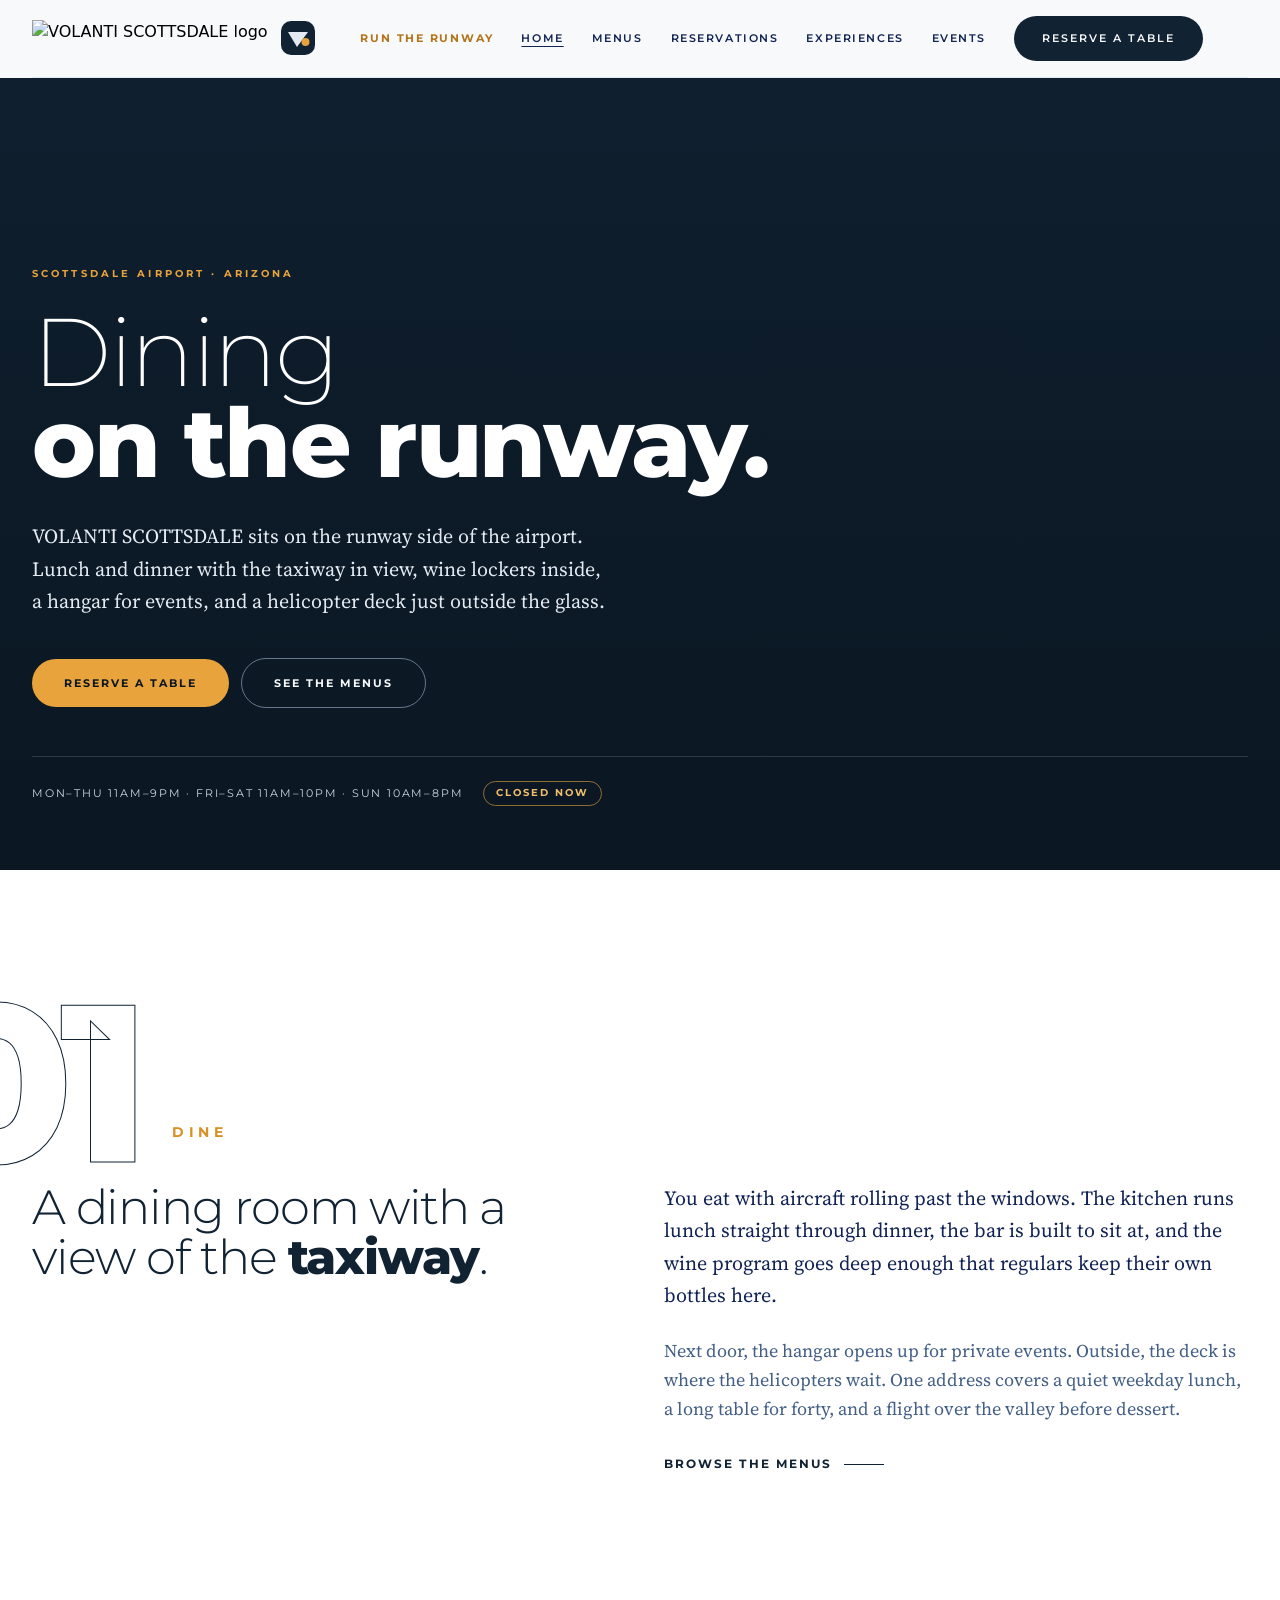
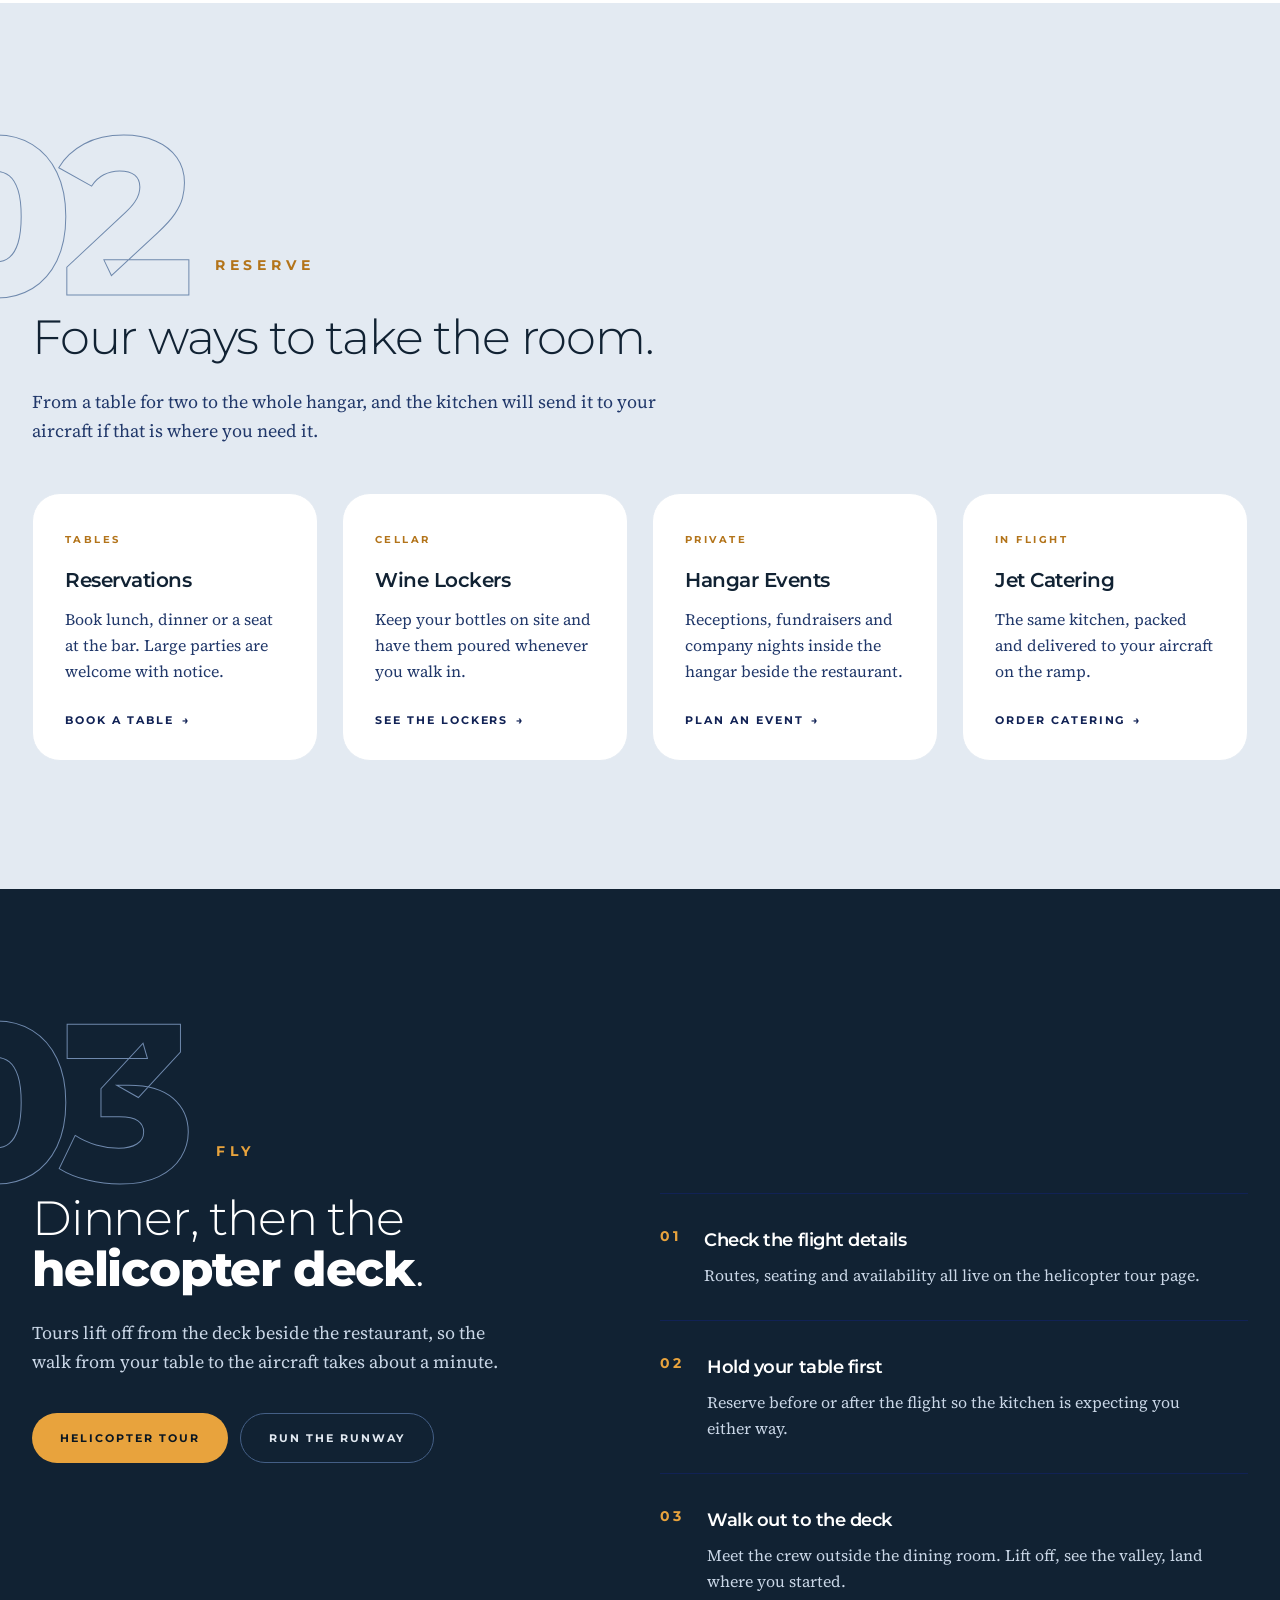
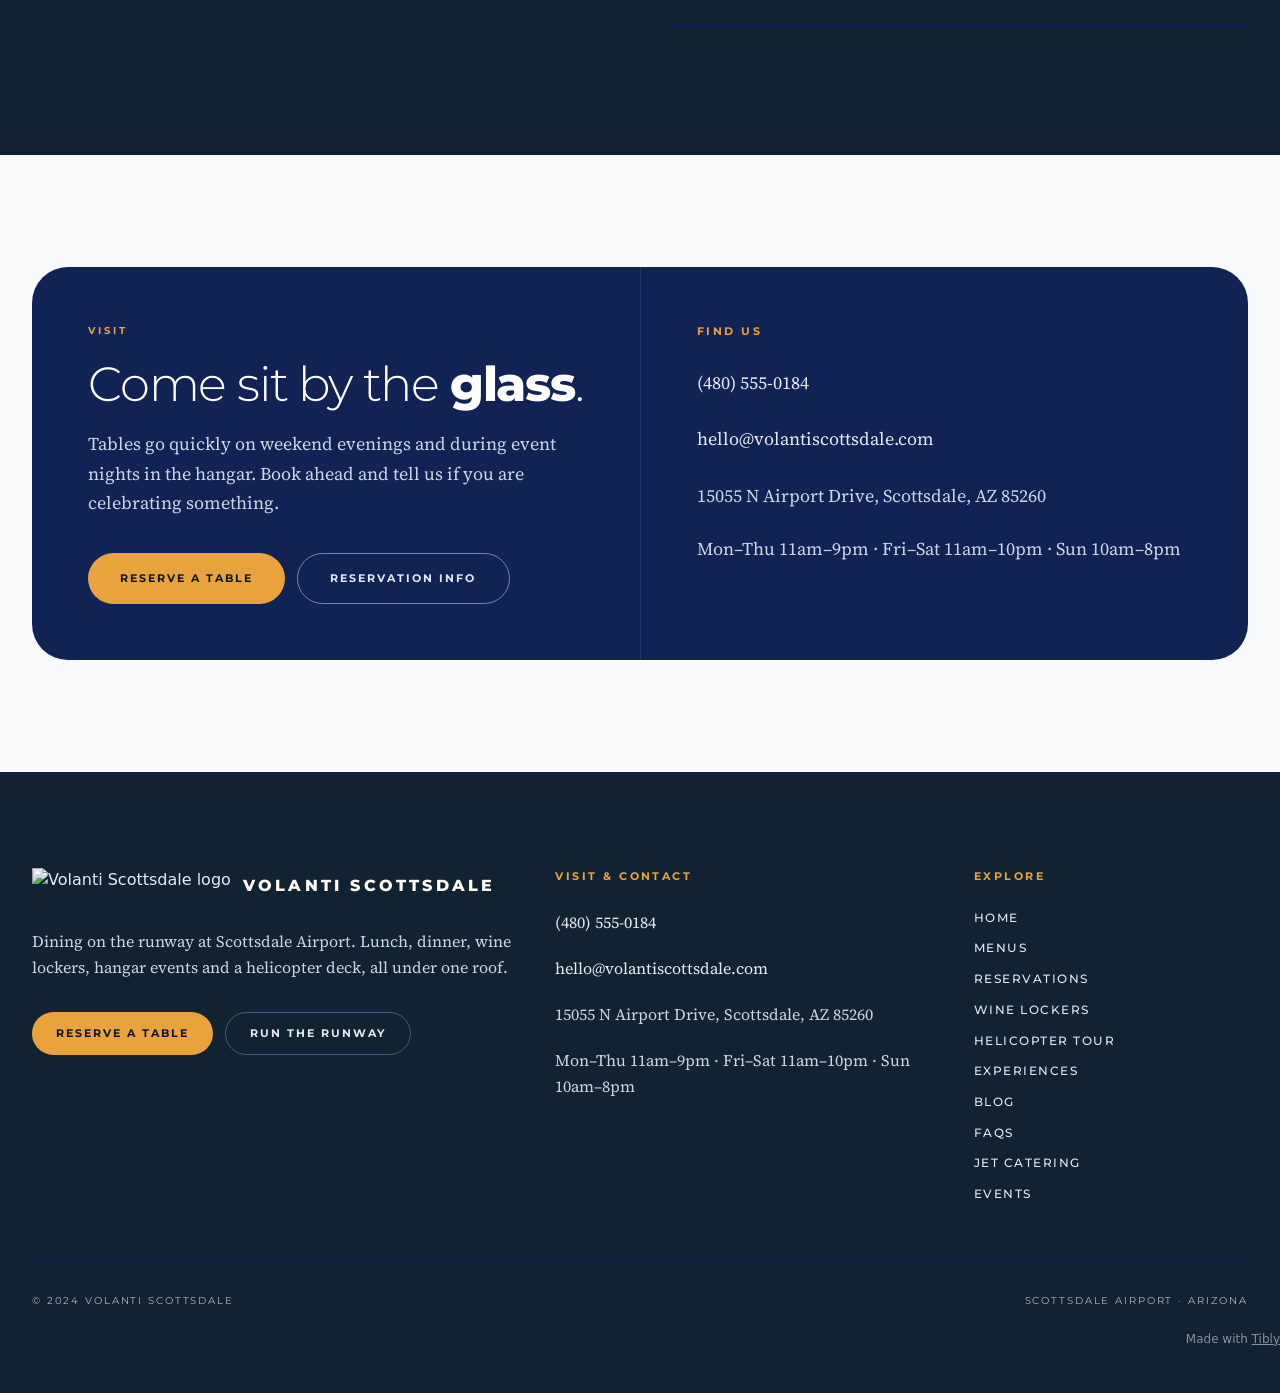
==== commit 048aa14e: "Publish 2 changes via Tibly" ====
--- a/index.html
+++ b/index.html
@@ -25,7 +25,7 @@
 <script>document.addEventListener('input',function(e){var t=e.target;if(!t||t.type!=='range')return;var c=t.closest&&t.closest('.tibly-ba');if(c)c.style.setProperty('--ba',t.value+'%')});document.addEventListener('pointerdown',function(e){var c=e.target.closest&&e.target.closest('.tibly-ba');if(!c||e.button>0)return;e.preventDefault();var inp=c.querySelector('input[type=range]');var set=function(x){var r=c.getBoundingClientRect();if(!r.width)return;var p=Math.max(0,Math.min(100,(x-r.left)*100/r.width));c.style.setProperty('--ba',p+'%');if(inp)inp.value=Math.round(p)};set(e.clientX);var mv=function(ev){set(ev.clientX)};var up=function(){document.removeEventListener('pointermove',mv);document.removeEventListener('pointerup',up);document.removeEventListener('pointercancel',up)};document.addEventListener('pointermove',mv);document.addEventListener('pointerup',up);document.addEventListener('pointercancel',up)});document.addEventListener('click',function(e){var im=e.target.closest&&e.target.closest('[data-lightbox]');if(!im||!(im.currentSrc||im.src)||e.target.closest('.tibly-lb'))return;e.preventDefault();var scope=im.closest('.tibly-gallery')||im.closest('section')||im.parentNode;var set=Array.prototype.filter.call(scope.querySelectorAll('[data-lightbox]'),function(x){return x.currentSrc||x.src});var i=Math.max(0,set.indexOf(im));var o=document.createElement('div');o.className='tibly-lb';o.setAttribute('role','dialog');o.setAttribute('aria-modal','true');o.setAttribute('aria-label','Photo viewer');if(set.length<2)o.setAttribute('data-single','');var svgL='<svg viewBox="0 0 24 24"><path d="M15 6l-6 6 6 6"/></svg>',svgR='<svg viewBox="0 0 24 24"><path d="M9 6l6 6-6 6"/></svg>',svgX='<svg viewBox="0 0 24 24"><path d="M6 6l12 12M18 6L6 18"/></svg>';o.innerHTML='<span class="tibly-lb-n"></span><figure><img alt="" draggable="false"><figcaption></figcaption></figure><button type="button" class="tibly-lb-prev" aria-label="Previous photo">'+svgL+'</button><button type="button" class="tibly-lb-next" aria-label="Next photo">'+svgR+'</button><button type="button" class="tibly-lb-x" aria-label="Close">'+svgX+'</button>';var big=o.querySelector('img'),cap=o.querySelector('figcaption'),n=o.querySelector('.tibly-lb-n');var capOf=function(x){var f=x.closest('figure'),c=f&&f.querySelector('figcaption');return (c&&c.textContent.trim())||x.alt||''};var show=function(k){i=(k+set.length)%set.length;var x=set[i];big.style.animation='none';void big.offsetWidth;big.style.animation='';big.src=x.currentSrc||x.src;big.alt=x.alt||'';cap.textContent=capOf(x);n.textContent=(i+1)+' / '+set.length;[set[(i+1)%set.length],set[(i-1+set.length)%set.length]].forEach(function(p){if(p&&p!==x){var pre=new Image();pre.src=p.currentSrc||p.src}})};var prevOverflow=document.documentElement.style.overflow;document.documentElement.style.overflow='hidden';var close=function(){document.removeEventListener('keydown',key);o.classList.add('is-out');var done=function(){o.remove();document.documentElement.style.overflow=prevOverflow;try{im.focus({preventScroll:true})}catch(_){}};if(matchMedia('(prefers-reduced-motion:reduce)').matches)done();else setTimeout(done,220)};var key=function(ev){if(ev.key==='Escape')close();else if(ev.key==='ArrowRight')show(i+1);else if(ev.key==='ArrowLeft')show(i-1)};document.addEventListener('keydown',key);var swiped=false;o.addEventListener('click',function(ev){if(swiped){swiped=false;return}var b=ev.target.closest('button');if(b){ev.stopPropagation();if(b.classList.contains('tibly-lb-prev'))show(i-1);else if(b.classList.contains('tibly-lb-next'))show(i+1);else close();return}if(!ev.target.closest('figure'))close()});var x0=null;o.addEventListener('pointerdown',function(ev){x0=ev.clientX});o.addEventListener('pointerup',function(ev){if(x0===null)return;var dx=ev.clientX-x0;x0=null;if(Math.abs(dx)>40&&set.length>1){swiped=true;show(dx<0?i+1:i-1)}});show(i);document.body.appendChild(o);var xb=o.querySelector('.tibly-lb-x');if(xb)xb.focus({preventScroll:true})});document.addEventListener('click',function(e){var x=e.target.closest&&e.target.closest('[data-announce-close]');if(!x)return;var b=x.closest('[data-announce]');if(b){b.style.display='none';try{sessionStorage.setItem('tibly-announce','1')}catch(_){}}});addEventListener('DOMContentLoaded',function(){try{if(sessionStorage.getItem('tibly-announce')==='1'){var b=document.querySelector('[data-announce]');if(b)b.style.display='none'}}catch(_){}if('IntersectionObserver' in window&&!matchMedia('(prefers-reduced-motion:reduce)').matches){var els=document.querySelectorAll('[data-count]');if(els.length){var io=new IntersectionObserver(function(es){es.forEach(function(en){if(!en.isIntersecting)return;io.unobserve(en.target);var el=en.target,s=el.textContent||'',m=s.match(/[\d,]*\d(?:\.\d+)?/);if(!m)return;var raw=m[0],num=parseFloat(raw.replace(/,/g,''));if(!isFinite(num))return;if(!el.getAttribute('data-count'))el.setAttribute('data-count',s);var pre=s.slice(0,m.index),post=s.slice(m.index+raw.length),grp=raw.indexOf(',')>=0,dec=(raw.split('.')[1]||'').length,t0=performance.now();requestAnimationFrame(function tick(now){var p=Math.min((now-t0)/1400,1);p=1-Math.pow(1-p,3);var v=(num*p).toFixed(dec);if(grp)v=Number(v).toLocaleString('en-US',{minimumFractionDigits:dec});el.textContent=pre+v+post;if(p<1)requestAnimationFrame(tick)})})},{rootMargin:'0px 0px -10% 0px'});els.forEach(function(el){io.observe(el)})}}if('IntersectionObserver' in window&&!matchMedia('(prefers-reduced-motion:reduce)').matches){document.querySelectorAll('.tibly-gallery').forEach(function(g){var items=g.querySelectorAll('.tibly-gallery-item');if(!items.length)return;var gio=new IntersectionObserver(function(es){es.forEach(function(en){if(!en.isIntersecting)return;gio.unobserve(en.target);en.target.classList.add('is-in')})},{rootMargin:'0px 0px -8% 0px',threshold:.1});var watch=function(el,k){el.style.setProperty('--i',k%12);gio.observe(el)};items.forEach(watch);g.setAttribute('data-gallery-ready','');if('MutationObserver' in window)new MutationObserver(function(ms){ms.forEach(function(m){m.addedNodes.forEach(function(nd){if(nd.nodeType===1&&nd.classList&&nd.classList.contains('tibly-gallery-item'))watch(nd,0)})})}).observe(g,{childList:true})})}var badge=document.querySelector('[data-tibly-open]');if(badge){var src=document.querySelector('[data-tibly-field="hours"]');var txt=(src&&src.textContent||'').toLowerCase();var days=['sun','mon','tue','wed','thu','fri','sat'];var toMin=function(h,mm,ap){h=+h;mm=+(mm||0);if(ap==='pm'&&h!==12)h+=12;if(ap==='am'&&h===12)h=0;return h*60+mm};var spans=[];var re=/(sun|mon|tue|wed|thu|fri|sat|daily|every ?day)[a-z]*\s*(?:[-\u2013\u2014]\s*(sun|mon|tue|wed|thu|fri|sat)[a-z]*)?\s*:?\s*(\d{1,2})(?::(\d{2}))?\s*(am|pm)?\s*[-\u2013\u2014]\s*(\d{1,2})(?::(\d{2}))?\s*(am|pm)?/g,mm;while((mm=re.exec(txt))){var d1=mm[1].slice(0,3),d2=mm[2],ap1=mm[5]||(mm[8]==='pm'&&+mm[3]<=+mm[6]?'am':mm[8]),o=toMin(mm[3],mm[4],ap1),c=toMin(mm[6],mm[7],mm[8]);var from=d1==='dai'||d1==='eve'?0:days.indexOf(d1),to=d2?days.indexOf(d2.slice(0,3)):(d1==='dai'||d1==='eve'?6:from);if(from<0)continue;for(var d=from;;d=(d+1)%7){spans.push([d,o,c]);if(d===to)break}}if(spans.length){var now=new Date(),cur=now.getDay(),min=now.getHours()*60+now.getMinutes();var open=spans.some(function(s){return s[0]===cur&&min>=s[1]&&min<s[2]});badge.textContent=open?(badge.getAttribute('data-open-text')||'Open now'):(badge.getAttribute('data-closed-text')||'Closed now');badge.setAttribute('data-state',open?'open':'closed');badge.hidden=false}}});</script>
 <style>header a[aria-current="page"]:not(:has(img,svg)){text-decoration:underline;text-underline-offset:4px;text-decoration-thickness:1px}</style>
 <style>#nav-open~[class*="peer-checked:"][class*="fixed"]{min-height:100vh;min-height:100dvh}@media (prefers-reduced-motion:no-preference){label[for="nav-open"] span{transition:transform .3s ease,opacity .2s ease}header:has(#nav-open:checked) label[for="nav-open"]:not([aria-label="Close" i]) span:not(:has(span)):nth-of-type(1){transform:translateY(8px) rotate(45deg)}header:has(#nav-open:checked) label[for="nav-open"]:not([aria-label="Close" i]) span:not(:has(span)):nth-of-type(2){opacity:0}header:has(#nav-open:checked) label[for="nav-open"]:not([aria-label="Close" i]) span:not(:has(span)):nth-of-type(3){transform:translateY(-8px) rotate(-45deg)}#nav-open:checked~[class*="peer-checked:"]{animation:tibly-nav-in .25s ease}#nav-open:checked~[class*="peer-checked:"] label[for="nav-open"]{display:inline-block;animation:tibly-x-in .35s ease}@keyframes tibly-nav-in{from{opacity:0;transform:translateY(10px)}}@keyframes tibly-x-in{from{opacity:0;transform:rotate(-90deg) scale(.6)}}}</style>
-<link rel="stylesheet" href="/styles.css?v=80b8ef83">
+<link rel="stylesheet" href="/styles.css?v=4f7e7bba">
 </head>
 <body>
 <!-- block:header -->
@@ -48,14 +48,19 @@
         <a class="font-display text-[0.65rem] font-semibold uppercase tracking-[0.14em] text-brand-700 transition hover:text-ink lg:text-[0.7rem]" href="/" aria-current="page">Home</a>
         <a class="font-display text-[0.65rem] font-semibold uppercase tracking-[0.14em] text-brand-700 transition hover:text-ink lg:text-[0.7rem]" href="/menus">Menus</a>
         <a class="font-display text-[0.65rem] font-semibold uppercase tracking-[0.14em] text-brand-700 transition hover:text-ink lg:text-[0.7rem]" href="/9967610">Reservations</a>
-        <a class="font-display text-[0.65rem] font-semibold uppercase tracking-[0.14em] text-brand-700 transition hover:text-ink lg:text-[0.7rem]" href="/wine-lockers">Wine Lockers</a>
-        <a class="font-display text-[0.65rem] font-semibold uppercase tracking-[0.14em] text-brand-700 transition hover:text-ink lg:text-[0.7rem]" href="/helicopter">Helicopter Tour</a>
-        <a class="font-display text-[0.65rem] font-semibold uppercase tracking-[0.14em] text-brand-700 transition hover:text-ink lg:text-[0.7rem]" href="https://www.volantijetcatering.com">Jet Catering</a>
+        <div class="relative group flex items-center">
+          <button type="button" class="block appearance-none border-0 bg-transparent p-0 font-display text-[0.65rem] font-semibold uppercase leading-none tracking-[0.14em] text-brand-700 transition hover:text-ink lg:text-[0.7rem]">Experiences</button>
+          <div class="invisible absolute left-0 top-full z-50 w-56 rounded-xl border border-brand-100 bg-surface p-3 opacity-0 shadow-lg transition group-hover:visible group-hover:opacity-100 group-focus-within:visible group-focus-within:opacity-100">
+            <a class="block rounded-lg px-3 py-2 font-display text-[0.65rem] font-semibold uppercase tracking-[0.14em] text-brand-700 transition hover:text-ink lg:text-[0.7rem]" href="/helicopter">Helicopter Tour</a>
+            <a class="block rounded-lg px-3 py-2 font-display text-[0.65rem] font-semibold uppercase tracking-[0.14em] text-brand-700 transition hover:text-ink lg:text-[0.7rem]" href="https://www.volantijetcatering.com">Jet Catering</a>
+            <a class="block rounded-lg px-3 py-2 font-display text-[0.65rem] font-semibold uppercase tracking-[0.14em] text-brand-700 transition hover:text-ink lg:text-[0.7rem]" href="/wine-lockers">Wine Lockers</a>
+          </div>
+        </div>
         <a class="font-display text-[0.65rem] font-semibold uppercase tracking-[0.14em] text-brand-700 transition hover:text-ink lg:text-[0.7rem]" href="https://volantihangarevents.com">Events</a>
+        <a class="btn" href="https://www.sevenrooms.com/explore/volanti/reservations/create/search/">Reserve a Table</a>
       </nav>
 
       <div class="flex items-center gap-3">
-        <a class="btn hidden sm:inline-flex" href="https://www.sevenrooms.com/explore/volanti/reservations/create/search/">Reserve a Table</a>
         <label for="nav-open" class="md:hidden cursor-pointer p-2 text-ink" aria-label="Menu">
           <span class="block h-0.5 w-7 bg-current"></span>
           <span class="mt-1.5 block h-0.5 w-7 bg-current"></span>
@@ -84,9 +89,14 @@
         <a class="font-display text-3xl font-light tracking-tight transition hover:text-accent-300" href="/" aria-current="page">Home</a>
         <a class="font-display text-3xl font-light tracking-tight transition hover:text-accent-300" href="/menus">Menus</a>
         <a class="font-display text-3xl font-light tracking-tight transition hover:text-accent-300" href="/9967610">Reservations</a>
-        <a class="font-display text-3xl font-light tracking-tight transition hover:text-accent-300" href="/wine-lockers">Wine Lockers</a>
-        <a class="font-display text-3xl font-light tracking-tight transition hover:text-accent-300" href="/helicopter">Helicopter Tour</a>
-        <a class="font-display text-3xl font-light tracking-tight transition hover:text-accent-300" href="https://www.volantijetcatering.com">Jet Catering</a>
+        <div>
+          <p class="font-display text-xs font-bold uppercase tracking-[0.2em] text-accent-400">Experiences</p>
+          <div class="mt-4 flex flex-col gap-4 border-l border-brand-600 pl-4">
+            <a class="font-display text-2xl font-light tracking-tight transition hover:text-accent-300" href="/helicopter">Helicopter Tour</a>
+            <a class="font-display text-2xl font-light tracking-tight transition hover:text-accent-300" href="https://www.volantijetcatering.com">Jet Catering</a>
+            <a class="font-display text-2xl font-light tracking-tight transition hover:text-accent-300" href="/wine-lockers">Wine Lockers</a>
+          </div>
+        </div>
         <a class="font-display text-3xl font-light tracking-tight transition hover:text-accent-300" href="https://volantihangarevents.com">Events</a>
       </nav>
 
--- a/styles.css
+++ b/styles.css
@@ -1,2 +1,2 @@
 /*! tailwindcss v4.3.2 | MIT License | https://tailwindcss.com */
-@layer properties{@supports (((-webkit-hyphens:none)) and (not (margin-trim:inline))) or ((-moz-orient:inline) and (not (color:rgb(from red r g b)))){*,:before,:after,::backdrop{--tw-space-y-reverse:0;--tw-divide-y-reverse:0;--tw-border-style:solid;--tw-gradient-position:initial;--tw-gradient-from:#0000;--tw-gradient-via:#0000;--tw-gradient-to:#0000;--tw-gradient-stops:initial;--tw-gradient-via-stops:initial;--tw-gradient-from-position:0%;--tw-gradient-via-position:50%;--tw-gradient-to-position:100%;--tw-leading:initial;--tw-font-weight:initial;--tw-tracking:initial;--tw-shadow:0 0 #0000;--tw-shadow-color:initial;--tw-shadow-alpha:100%;--tw-inset-shadow:0 0 #0000;--tw-inset-shadow-color:initial;--tw-inset-shadow-alpha:100%;--tw-ring-color:initial;--tw-ring-shadow:0 0 #0000;--tw-inset-ring-color:initial;--tw-inset-ring-shadow:0 0 #0000;--tw-ring-inset:initial;--tw-ring-offset-width:0px;--tw-ring-offset-color:#fff;--tw-ring-offset-shadow:0 0 #0000;--tw-duration:initial;--tw-translate-x:0;--tw-translate-y:0;--tw-translate-z:0;--tw-outline-style:solid}}}@layer theme{:root,:host{--font-sans:ui-sans-serif, system-ui, sans-serif, "Apple Color Emoji", "Segoe UI Emoji", "Segoe UI Symbol", "Noto Color Emoji";--font-mono:ui-monospace, SFMono-Regular, Menlo, Monaco, Consolas, "Liberation Mono", "Courier New", monospace;--color-white:#fff;--spacing:.25rem;--container-sm:24rem;--container-xl:36rem;--container-2xl:42rem;--container-4xl:56rem;--container-7xl:80rem;--text-xs:.75rem;--text-xs--line-height:calc(1 / .75);--text-sm:.875rem;--text-sm--line-height:calc(1.25 / .875);--text-base:1rem;--text-base--line-height:calc(1.5 / 1);--text-lg:1.125rem;--text-lg--line-height:calc(1.75 / 1.125);--text-xl:1.25rem;--text-xl--line-height:calc(1.75 / 1.25);--text-2xl:1.5rem;--text-2xl--line-height:calc(2 / 1.5);--text-3xl:1.875rem;--text-3xl--line-height:calc(2.25 / 1.875);--text-4xl:2.25rem;--text-4xl--line-height:calc(2.5 / 2.25);--text-5xl:3rem;--text-5xl--line-height:1;--text-6xl:3.75rem;--text-6xl--line-height:1;--text-7xl:4.5rem;--text-7xl--line-height:1;--text-8xl:6rem;--text-8xl--line-height:1;--text-9xl:8rem;--text-9xl--line-height:1;--font-weight-extralight:200;--font-weight-light:300;--font-weight-medium:500;--font-weight-semibold:600;--font-weight-bold:700;--font-weight-extrabold:800;--tracking-tighter:-.05em;--tracking-tight:-.025em;--leading-tight:1.25;--leading-snug:1.375;--leading-relaxed:1.625;--radius-sm:.5rem;--radius-md:.875rem;--radius-lg:1rem;--radius-xl:1.75rem;--radius-2xl:2.25rem;--aspect-video:16 / 9;--default-transition-duration:.15s;--default-transition-timing-function:cubic-bezier(.4, 0, .2, 1);--default-font-family:var(--font-sans);--default-mono-font-family:var(--font-mono);--color-brand-50:#f7f9fb;--color-brand-100:#e3eaf2;--color-brand-200:#c9d6e6;--color-brand-300:#a2b5cf;--color-brand-400:#6f89ad;--color-brand-500:#445f86;--color-brand-600:#21386a;--color-brand-700:#125;--color-brand-800:#123;--color-brand-900:#0a1621;--color-accent-50:#fdf6ea;--color-accent-100:#fae9cc;--color-accent-200:#f5d49e;--color-accent-300:#f0be6e;--color-accent-400:#e8a33d;--color-accent-500:#d88f23;--color-accent-600:#b3741a;--color-accent-700:#8c5a15;--color-accent-800:#654111;--color-accent-900:#42290b;--color-surface:#f7f9fb;--color-ink:#123;--font-display:"Montserrat", ui-sans-serif, system-ui, sans-serif;--font-body:"Source Serif 4", ui-serif, Georgia, serif;--animate-marquee:marquee 30s linear infinite;--animate-kenburns:kenburns 18s ease-in-out infinite alternate;--animate-float:float 6s ease-in-out infinite;--animate-pulse-soft:pulse-soft 4s ease-in-out infinite;--animate-spin-slow:spin-slow 24s linear infinite}}@layer base{*,:after,:before,::backdrop{box-sizing:border-box;border:0 solid;margin:0;padding:0}::file-selector-button{box-sizing:border-box;border:0 solid;margin:0;padding:0}html,:host{-webkit-text-size-adjust:100%;tab-size:4;line-height:1.5;font-family:var(--default-font-family,ui-sans-serif, system-ui, sans-serif, "Apple Color Emoji", "Segoe UI Emoji", "Segoe UI Symbol", "Noto Color Emoji");font-feature-settings:var(--default-font-feature-settings,normal);font-variation-settings:var(--default-font-variation-settings,normal);-webkit-tap-highlight-color:transparent}hr{height:0;color:inherit;border-top-width:1px}abbr:where([title]){-webkit-text-decoration:underline dotted;text-decoration:underline dotted}h1,h2,h3,h4,h5,h6{font-size:inherit;font-weight:inherit}a{color:inherit;-webkit-text-decoration:inherit;-webkit-text-decoration:inherit;-webkit-text-decoration:inherit;text-decoration:inherit}b,strong{font-weight:bolder}code,kbd,samp,pre{font-family:var(--default-mono-font-family,ui-monospace, SFMono-Regular, Menlo, Monaco, Consolas, "Liberation Mono", "Courier New", monospace);font-feature-settings:var(--default-mono-font-feature-settings,normal);font-variation-settings:var(--default-mono-font-variation-settings,normal);font-size:1em}small{font-size:80%}sub,sup{vertical-align:baseline;font-size:75%;line-height:0;position:relative}sub{bottom:-.25em}sup{top:-.5em}table{text-indent:0;border-color:inherit;border-collapse:collapse}:-moz-focusring{outline:auto}progress{vertical-align:baseline}summary{display:list-item}ol,ul,menu{list-style:none}img,svg,video,canvas,audio,iframe,embed,object{vertical-align:middle;display:block}img,video{max-width:100%;height:auto}button,input,select,optgroup,textarea{font:inherit;font-feature-settings:inherit;font-variation-settings:inherit;letter-spacing:inherit;color:inherit;opacity:1;background-color:#0000;border-radius:0}::file-selector-button{font:inherit;font-feature-settings:inherit;font-variation-settings:inherit;letter-spacing:inherit;color:inherit;opacity:1;background-color:#0000;border-radius:0}:where(select:is([multiple],[size])) optgroup{font-weight:bolder}:where(select:is([multiple],[size])) optgroup option{padding-inline-start:20px}::file-selector-button{margin-inline-end:4px}::placeholder{opacity:1}@supports (not ((-webkit-appearance:-apple-pay-button))) or (contain-intrinsic-size:1px){::placeholder{color:currentColor}@supports (color:color-mix(in lab, red, red)){::placeholder{color:color-mix(in oklab, currentcolor 50%, transparent)}}}textarea{resize:vertical}::-webkit-search-decoration{-webkit-appearance:none}::-webkit-date-and-time-value{min-height:1lh;text-align:inherit}::-webkit-datetime-edit{display:inline-flex}::-webkit-datetime-edit-fields-wrapper{padding:0}::-webkit-datetime-edit{padding-block:0}::-webkit-datetime-edit-year-field{padding-block:0}::-webkit-datetime-edit-month-field{padding-block:0}::-webkit-datetime-edit-day-field{padding-block:0}::-webkit-datetime-edit-hour-field{padding-block:0}::-webkit-datetime-edit-minute-field{padding-block:0}::-webkit-datetime-edit-second-field{padding-block:0}::-webkit-datetime-edit-millisecond-field{padding-block:0}::-webkit-datetime-edit-meridiem-field{padding-block:0}::-webkit-calendar-picker-indicator{line-height:1}:-moz-ui-invalid{box-shadow:none}button,input:where([type=button],[type=reset],[type=submit]){appearance:button}::file-selector-button{appearance:button}::-webkit-inner-spin-button{height:auto}::-webkit-outer-spin-button{height:auto}[hidden]:where(:not([hidden=until-found])){display:none!important}}@layer components{.btn{justify-content:center;align-items:center;gap:calc(var(--spacing) * 2);background-color:var(--color-brand-800);padding-inline:calc(var(--spacing) * 7);padding-block:calc(var(--spacing) * 3.5);font-family:var(--font-display);--tw-font-weight:var(--font-weight-semibold);font-size:.7rem;font-weight:var(--font-weight-semibold);--tw-tracking:.18em;letter-spacing:.18em;color:var(--color-brand-50);text-transform:uppercase;transition-property:color,background-color,border-color,outline-color,text-decoration-color,fill,stroke,--tw-gradient-from,--tw-gradient-via,--tw-gradient-to,opacity,box-shadow,transform,translate,scale,rotate,filter,-webkit-backdrop-filter,backdrop-filter,display,content-visibility,overlay,pointer-events;transition-timing-function:var(--tw-ease,var(--default-transition-timing-function));transition-duration:var(--tw-duration,var(--default-transition-duration));--tw-duration:.3s;border-radius:3.40282e38px;transition-duration:.3s;display:inline-flex}@media (hover:hover){.btn:hover{--tw-translate-y:calc(var(--spacing) * -.5);translate:var(--tw-translate-x) var(--tw-translate-y);background-color:var(--color-brand-700)}}.btn:focus-visible{outline-style:var(--tw-outline-style);outline-offset:2px;outline-width:2px;outline-color:var(--color-accent-400)}.btn-secondary{justify-content:center;align-items:center;gap:calc(var(--spacing) * 2);border-style:var(--tw-border-style);border-width:1px;border-color:var(--color-brand-300);padding-inline:calc(var(--spacing) * 7);padding-block:calc(var(--spacing) * 3.5);font-family:var(--font-display);--tw-font-weight:var(--font-weight-semibold);font-size:.7rem;font-weight:var(--font-weight-semibold);--tw-tracking:.18em;letter-spacing:.18em;color:var(--color-brand-800);text-transform:uppercase;transition-property:color,background-color,border-color,outline-color,text-decoration-color,fill,stroke,--tw-gradient-from,--tw-gradient-via,--tw-gradient-to,opacity,box-shadow,transform,translate,scale,rotate,filter,-webkit-backdrop-filter,backdrop-filter,display,content-visibility,overlay,pointer-events;transition-timing-function:var(--tw-ease,var(--default-transition-timing-function));transition-duration:var(--tw-duration,var(--default-transition-duration));--tw-duration:.3s;background-color:#0000;border-radius:3.40282e38px;transition-duration:.3s;display:inline-flex}@media (hover:hover){.btn-secondary:hover{border-color:var(--color-brand-800);background-color:var(--color-brand-800);color:var(--color-brand-50)}}.btn-secondary:focus-visible{outline-style:var(--tw-outline-style);outline-offset:2px;outline-width:2px;outline-color:var(--color-accent-400)}.card{border-radius:var(--radius-xl);border-style:var(--tw-border-style);border-width:1px;border-color:var(--color-brand-100);background-color:var(--color-white);padding:calc(var(--spacing) * 6);transition-property:color,background-color,border-color,outline-color,text-decoration-color,fill,stroke,--tw-gradient-from,--tw-gradient-via,--tw-gradient-to,opacity,box-shadow,transform,translate,scale,rotate,filter,-webkit-backdrop-filter,backdrop-filter,display,content-visibility,overlay,pointer-events;transition-timing-function:var(--tw-ease,var(--default-transition-timing-function));transition-duration:var(--tw-duration,var(--default-transition-duration));--tw-duration:.3s;transition-duration:.3s}@media (hover:hover){.card:hover{border-color:var(--color-brand-200);--tw-shadow:0 20px 25px -5px var(--tw-shadow-color,#0000001a), 0 8px 10px -6px var(--tw-shadow-color,#0000001a);box-shadow:var(--tw-inset-shadow), var(--tw-inset-ring-shadow), var(--tw-ring-offset-shadow), var(--tw-ring-shadow), var(--tw-shadow);--tw-shadow-color:#0a16210d}@supports (color:color-mix(in lab, red, red)){.card:hover{--tw-shadow-color:color-mix(in oklab, color-mix(in oklab, var(--color-brand-900) 5%, transparent) var(--tw-shadow-alpha), transparent)}}}@media (min-width:48rem){.card{padding:calc(var(--spacing) * 8)}}}@layer utilities{.pointer-events-none{pointer-events:none}.sr-only{clip-path:inset(50%);white-space:nowrap;border-width:0;width:1px;height:1px;margin:-1px;padding:0;position:absolute;overflow:hidden}.absolute{position:absolute}.fixed{position:fixed}.relative{position:relative}.sticky{position:sticky}.inset-0{inset:0}.inset-x-0{inset-inline:0}.inset-y-0{inset-block:0}.-top-24{top:calc(var(--spacing) * -24)}.-top-28{top:calc(var(--spacing) * -28)}.top-0{top:0}.top-1\/2{top:50%}.top-40{top:calc(var(--spacing) * 40)}.-right-10{right:calc(var(--spacing) * -10)}.-right-24{right:calc(var(--spacing) * -24)}.-right-28{right:calc(var(--spacing) * -28)}.right-0{right:0}.right-10{right:calc(var(--spacing) * 10)}.bottom-0{bottom:0}.isolate{isolation:isolate}.z-10{z-index:10}.z-40{z-index:40}.z-50{z-index:50}.mx-auto{margin-inline:auto}.mt-1\.5{margin-top:calc(var(--spacing) * 1.5)}.mt-2{margin-top:calc(var(--spacing) * 2)}.mt-3{margin-top:calc(var(--spacing) * 3)}.mt-4{margin-top:calc(var(--spacing) * 4)}.mt-5{margin-top:calc(var(--spacing) * 5)}.mt-6{margin-top:calc(var(--spacing) * 6)}.mt-7{margin-top:calc(var(--spacing) * 7)}.mt-8{margin-top:calc(var(--spacing) * 8)}.mt-9{margin-top:calc(var(--spacing) * 9)}.mt-10{margin-top:calc(var(--spacing) * 10)}.mt-12{margin-top:calc(var(--spacing) * 12)}.mt-14{margin-top:calc(var(--spacing) * 14)}.mt-16{margin-top:calc(var(--spacing) * 16)}.mt-auto{margin-top:auto}.-ml-1{margin-left:calc(var(--spacing) * -1)}.-ml-2{margin-left:calc(var(--spacing) * -2)}.-ml-5{margin-left:calc(var(--spacing) * -5)}.ml-3{margin-left:calc(var(--spacing) * 3)}.block{display:block}.flex{display:flex}.grid{display:grid}.hidden{display:none}.inline-block{display:inline-block}.inline-flex{display:inline-flex}.table{display:table}.aspect-video{aspect-ratio:var(--aspect-video)}.h-0\.5{height:calc(var(--spacing) * .5)}.h-2{height:calc(var(--spacing) * 2)}.h-9{height:calc(var(--spacing) * 9)}.h-16{height:calc(var(--spacing) * 16)}.h-40{height:calc(var(--spacing) * 40)}.h-72{height:calc(var(--spacing) * 72)}.h-80{height:calc(var(--spacing) * 80)}.h-full{height:100%}.h-px{height:1px}.min-h-\[22rem\]{min-height:22rem}.min-h-\[88svh\]{min-height:88svh}.w-1\/3{width:33.3333%}.w-7{width:calc(var(--spacing) * 7)}.w-10{width:calc(var(--spacing) * 10)}.w-14{width:calc(var(--spacing) * 14)}.w-16{width:calc(var(--spacing) * 16)}.w-20{width:calc(var(--spacing) * 20)}.w-24{width:calc(var(--spacing) * 24)}.w-40{width:calc(var(--spacing) * 40)}.w-72{width:calc(var(--spacing) * 72)}.w-80{width:calc(var(--spacing) * 80)}.w-auto{width:auto}.w-fit{width:fit-content}.w-full{width:100%}.max-w-2xl{max-width:var(--container-2xl)}.max-w-4xl{max-width:var(--container-4xl)}.max-w-7xl{max-width:var(--container-7xl)}.max-w-prose{max-width:65ch}.max-w-sm{max-width:var(--container-sm)}.max-w-xl{max-width:var(--container-xl)}.shrink-0{flex-shrink:0}.animate-float{animation:var(--animate-float)}.animate-pulse-soft{animation:var(--animate-pulse-soft)}.cursor-pointer{cursor:pointer}.grid-cols-1{grid-template-columns:repeat(1,minmax(0,1fr))}.grid-cols-2{grid-template-columns:repeat(2,minmax(0,1fr))}.flex-col{flex-direction:column}.flex-wrap{flex-wrap:wrap}.items-baseline{align-items:baseline}.items-center{align-items:center}.items-end{align-items:flex-end}.items-start{align-items:flex-start}.justify-between{justify-content:space-between}.justify-center{justify-content:center}.justify-end{justify-content:flex-end}.gap-2{gap:calc(var(--spacing) * 2)}.gap-3{gap:calc(var(--spacing) * 3)}.gap-4{gap:calc(var(--spacing) * 4)}.gap-5{gap:calc(var(--spacing) * 5)}.gap-6{gap:calc(var(--spacing) * 6)}.gap-8{gap:calc(var(--spacing) * 8)}.gap-10{gap:calc(var(--spacing) * 10)}.gap-12{gap:calc(var(--spacing) * 12)}:where(.space-y-0>:not(:last-child)){--tw-space-y-reverse:0;margin-block:0}:where(.space-y-2>:not(:last-child)){--tw-space-y-reverse:0;margin-block-start:calc(calc(var(--spacing) * 2) * var(--tw-space-y-reverse));margin-block-end:calc(calc(var(--spacing) * 2) * calc(1 - var(--tw-space-y-reverse)))}:where(.space-y-5>:not(:last-child)){--tw-space-y-reverse:0;margin-block-start:calc(calc(var(--spacing) * 5) * var(--tw-space-y-reverse));margin-block-end:calc(calc(var(--spacing) * 5) * calc(1 - var(--tw-space-y-reverse)))}:where(.space-y-6>:not(:last-child)){--tw-space-y-reverse:0;margin-block-start:calc(calc(var(--spacing) * 6) * var(--tw-space-y-reverse));margin-block-end:calc(calc(var(--spacing) * 6) * calc(1 - var(--tw-space-y-reverse)))}:where(.space-y-7>:not(:last-child)){--tw-space-y-reverse:0;margin-block-start:calc(calc(var(--spacing) * 7) * var(--tw-space-y-reverse));margin-block-end:calc(calc(var(--spacing) * 7) * calc(1 - var(--tw-space-y-reverse)))}:where(.space-y-12>:not(:last-child)){--tw-space-y-reverse:0;margin-block-start:calc(calc(var(--spacing) * 12) * var(--tw-space-y-reverse));margin-block-end:calc(calc(var(--spacing) * 12) * calc(1 - var(--tw-space-y-reverse)))}:where(.space-y-14>:not(:last-child)){--tw-space-y-reverse:0;margin-block-start:calc(calc(var(--spacing) * 14) * var(--tw-space-y-reverse));margin-block-end:calc(calc(var(--spacing) * 14) * calc(1 - var(--tw-space-y-reverse)))}.gap-x-6{column-gap:calc(var(--spacing) * 6)}.gap-y-3{row-gap:calc(var(--spacing) * 3)}:where(.divide-y>:not(:last-child)){--tw-divide-y-reverse:0;border-bottom-style:var(--tw-border-style);border-top-style:var(--tw-border-style);border-top-width:calc(1px * var(--tw-divide-y-reverse));border-bottom-width:calc(1px * calc(1 - var(--tw-divide-y-reverse)))}:where(.divide-brand-100>:not(:last-child)){border-color:var(--color-brand-100)}:where(.divide-brand-600>:not(:last-child)){border-color:var(--color-brand-600)}.overflow-hidden{overflow:hidden}.overflow-y-auto{overflow-y:auto}.rounded-2xl{border-radius:var(--radius-2xl)}.rounded-full{border-radius:3.40282e38px}.rounded-md{border-radius:var(--radius-md)}.rounded-xl{border-radius:var(--radius-xl)}.border{border-style:var(--tw-border-style);border-width:1px}.border-0{border-style:var(--tw-border-style);border-width:0}.border-y{border-block-style:var(--tw-border-style);border-block-width:1px}.border-t{border-top-style:var(--tw-border-style);border-top-width:1px}.border-b{border-bottom-style:var(--tw-border-style);border-bottom-width:1px}.border-l{border-left-style:var(--tw-border-style);border-left-width:1px}.border-l-0{border-left-style:var(--tw-border-style);border-left-width:0}.border-l-2{border-left-style:var(--tw-border-style);border-left-width:2px}.border-accent-400{border-color:var(--color-accent-400)}.border-accent-400\/40{border-color:#e8a33d66}@supports (color:color-mix(in lab, red, red)){.border-accent-400\/40{border-color:color-mix(in oklab, var(--color-accent-400) 40%, transparent)}}.border-accent-400\/60{border-color:#e8a33d99}@supports (color:color-mix(in lab, red, red)){.border-accent-400\/60{border-color:color-mix(in oklab, var(--color-accent-400) 60%, transparent)}}.border-brand-100{border-color:var(--color-brand-100)}.border-brand-200{border-color:var(--color-brand-200)}.border-brand-300{border-color:var(--color-brand-300)}.border-brand-300\/60{border-color:#a2b5cf99}@supports (color:color-mix(in lab, red, red)){.border-brand-300\/60{border-color:color-mix(in oklab, var(--color-brand-300) 60%, transparent)}}.border-brand-400{border-color:var(--color-brand-400)}.border-brand-500{border-color:var(--color-brand-500)}.border-brand-600{border-color:var(--color-brand-600)}.border-brand-700{border-color:var(--color-brand-700)}.border-transparent{border-color:#0000}.border-white\/15{border-color:#ffffff26}@supports (color:color-mix(in lab, red, red)){.border-white\/15{border-color:color-mix(in oklab, var(--color-white) 15%, transparent)}}.bg-accent-400{background-color:var(--color-accent-400)}.bg-accent-400\/10{background-color:#e8a33d1a}@supports (color:color-mix(in lab, red, red)){.bg-accent-400\/10{background-color:color-mix(in oklab, var(--color-accent-400) 10%, transparent)}}.bg-accent-400\/90{background-color:#e8a33de6}@supports (color:color-mix(in lab, red, red)){.bg-accent-400\/90{background-color:color-mix(in oklab, var(--color-accent-400) 90%, transparent)}}.bg-brand-50{background-color:var(--color-brand-50)}.bg-brand-100{background-color:var(--color-brand-100)}.bg-brand-300{background-color:var(--color-brand-300)}.bg-brand-700{background-color:var(--color-brand-700)}.bg-brand-700\/60{background-color:#1259}@supports (color:color-mix(in lab, red, red)){.bg-brand-700\/60{background-color:color-mix(in oklab, var(--color-brand-700) 60%, transparent)}}.bg-brand-800{background-color:var(--color-brand-800)}.bg-brand-900\/40{background-color:#0a162166}@supports (color:color-mix(in lab, red, red)){.bg-brand-900\/40{background-color:color-mix(in oklab, var(--color-brand-900) 40%, transparent)}}.bg-current{background-color:currentColor}.bg-ink{background-color:var(--color-ink)}.bg-surface{background-color:var(--color-surface)}.bg-white{background-color:var(--color-white)}.bg-gradient-to-t{--tw-gradient-position:to top in oklab;background-image:linear-gradient(var(--tw-gradient-stops))}.from-brand-900\/92{--tw-gradient-from:#0a1621eb}@supports (color:color-mix(in lab, red, red)){.from-brand-900\/92{--tw-gradient-from:color-mix(in oklab, var(--color-brand-900) 92%, transparent)}}.from-brand-900\/92{--tw-gradient-stops:var(--tw-gradient-via-stops,var(--tw-gradient-position), var(--tw-gradient-from) var(--tw-gradient-from-position), var(--tw-gradient-to) var(--tw-gradient-to-position))}.via-brand-900\/60{--tw-gradient-via:#0a162199}@supports (color:color-mix(in lab, red, red)){.via-brand-900\/60{--tw-gradient-via:color-mix(in oklab, var(--color-brand-900) 60%, transparent)}}.via-brand-900\/60{--tw-gradient-via-stops:var(--tw-gradient-position), var(--tw-gradient-from) var(--tw-gradient-from-position), var(--tw-gradient-via) var(--tw-gradient-via-position), var(--tw-gradient-to) var(--tw-gradient-to-position);--tw-gradient-stops:var(--tw-gradient-via-stops)}.to-brand-900\/25{--tw-gradient-to:#0a162140}@supports (color:color-mix(in lab, red, red)){.to-brand-900\/25{--tw-gradient-to:color-mix(in oklab, var(--color-brand-900) 25%, transparent)}}.to-brand-900\/25{--tw-gradient-stops:var(--tw-gradient-via-stops,var(--tw-gradient-position), var(--tw-gradient-from) var(--tw-gradient-from-position), var(--tw-gradient-to) var(--tw-gradient-to-position))}.object-cover{object-fit:cover}.p-2{padding:calc(var(--spacing) * 2)}.p-3{padding:calc(var(--spacing) * 3)}.p-4{padding:calc(var(--spacing) * 4)}.p-6{padding:calc(var(--spacing) * 6)}.p-7{padding:calc(var(--spacing) * 7)}.p-8{padding:calc(var(--spacing) * 8)}.px-3{padding-inline:calc(var(--spacing) * 3)}.px-4{padding-inline:calc(var(--spacing) * 4)}.px-5{padding-inline:calc(var(--spacing) * 5)}.px-6{padding-inline:calc(var(--spacing) * 6)}.px-7{padding-inline:calc(var(--spacing) * 7)}.px-8{padding-inline:calc(var(--spacing) * 8)}.py-1{padding-block:var(--spacing)}.py-1\.5{padding-block:calc(var(--spacing) * 1.5)}.py-2{padding-block:calc(var(--spacing) * 2)}.py-3{padding-block:calc(var(--spacing) * 3)}.py-3\.5{padding-block:calc(var(--spacing) * 3.5)}.py-4{padding-block:calc(var(--spacing) * 4)}.py-6{padding-block:calc(var(--spacing) * 6)}.py-7{padding-block:calc(var(--spacing) * 7)}.py-8{padding-block:calc(var(--spacing) * 8)}.py-10{padding-block:calc(var(--spacing) * 10)}.py-12{padding-block:calc(var(--spacing) * 12)}.py-16{padding-block:calc(var(--spacing) * 16)}.py-20{padding-block:calc(var(--spacing) * 20)}.py-24{padding-block:calc(var(--spacing) * 24)}.pt-4{padding-top:calc(var(--spacing) * 4)}.pt-6{padding-top:calc(var(--spacing) * 6)}.pt-8{padding-top:calc(var(--spacing) * 8)}.pt-10{padding-top:calc(var(--spacing) * 10)}.pt-12{padding-top:calc(var(--spacing) * 12)}.pt-16{padding-top:calc(var(--spacing) * 16)}.pt-28{padding-top:calc(var(--spacing) * 28)}.pb-0\.5{padding-bottom:calc(var(--spacing) * .5)}.pb-1{padding-bottom:var(--spacing)}.pb-3{padding-bottom:calc(var(--spacing) * 3)}.pb-4{padding-bottom:calc(var(--spacing) * 4)}.pb-12{padding-bottom:calc(var(--spacing) * 12)}.pb-16{padding-bottom:calc(var(--spacing) * 16)}.pb-24{padding-bottom:calc(var(--spacing) * 24)}.pl-6{padding-left:calc(var(--spacing) * 6)}.font-body{font-family:var(--font-body)}.font-display{font-family:var(--font-display)}.text-2xl{font-size:var(--text-2xl);line-height:var(--tw-leading,var(--text-2xl--line-height))}.text-3xl{font-size:var(--text-3xl);line-height:var(--tw-leading,var(--text-3xl--line-height))}.text-4xl{font-size:var(--text-4xl);line-height:var(--tw-leading,var(--text-4xl--line-height))}.text-5xl{font-size:var(--text-5xl);line-height:var(--tw-leading,var(--text-5xl--line-height))}.text-6xl{font-size:var(--text-6xl);line-height:var(--tw-leading,var(--text-6xl--line-height))}.text-7xl{font-size:var(--text-7xl);line-height:var(--tw-leading,var(--text-7xl--line-height))}.text-base{font-size:var(--text-base);line-height:var(--tw-leading,var(--text-base--line-height))}.text-lg{font-size:var(--text-lg);line-height:var(--tw-leading,var(--text-lg--line-height))}.text-sm{font-size:var(--text-sm);line-height:var(--tw-leading,var(--text-sm--line-height))}.text-xl{font-size:var(--text-xl);line-height:var(--tw-leading,var(--text-xl--line-height))}.text-xs{font-size:var(--text-xs);line-height:var(--tw-leading,var(--text-xs--line-height))}.text-\[0\.6rem\]{font-size:.6rem}.text-\[0\.7rem\]{font-size:.7rem}.text-\[0\.62rem\]{font-size:.62rem}.text-\[0\.65rem\]{font-size:.65rem}.text-\[0\.68rem\]{font-size:.68rem}.text-\[0\.72rem\]{font-size:.72rem}.text-\[0\.78rem\]{font-size:.78rem}.text-\[6\.5rem\]{font-size:6.5rem}.leading-\[0\.9\]{--tw-leading:.9;line-height:.9}.leading-\[0\.75\]{--tw-leading:.75;line-height:.75}.leading-\[0\.92\]{--tw-leading:.92;line-height:.92}.leading-\[0\.95\]{--tw-leading:.95;line-height:.95}.leading-\[1\.02\]{--tw-leading:1.02;line-height:1.02}.leading-\[1\.05\]{--tw-leading:1.05;line-height:1.05}.leading-\[1\.75\]{--tw-leading:1.75;line-height:1.75}.leading-none{--tw-leading:1;line-height:1}.leading-relaxed{--tw-leading:var(--leading-relaxed);line-height:var(--leading-relaxed)}.leading-snug{--tw-leading:var(--leading-snug);line-height:var(--leading-snug)}.leading-tight{--tw-leading:var(--leading-tight);line-height:var(--leading-tight)}.font-bold{--tw-font-weight:var(--font-weight-bold);font-weight:var(--font-weight-bold)}.font-extrabold{--tw-font-weight:var(--font-weight-extrabold);font-weight:var(--font-weight-extrabold)}.font-extralight{--tw-font-weight:var(--font-weight-extralight);font-weight:var(--font-weight-extralight)}.font-light{--tw-font-weight:var(--font-weight-light);font-weight:var(--font-weight-light)}.font-medium{--tw-font-weight:var(--font-weight-medium);font-weight:var(--font-weight-medium)}.font-semibold{--tw-font-weight:var(--font-weight-semibold);font-weight:var(--font-weight-semibold)}.tracking-\[0\.1em\]{--tw-tracking:.1em;letter-spacing:.1em}.tracking-\[0\.2em\]{--tw-tracking:.2em;letter-spacing:.2em}.tracking-\[0\.3em\]{--tw-tracking:.3em;letter-spacing:.3em}.tracking-\[0\.08em\]{--tw-tracking:.08em;letter-spacing:.08em}.tracking-\[0\.12em\]{--tw-tracking:.12em;letter-spacing:.12em}.tracking-\[0\.14em\]{--tw-tracking:.14em;letter-spacing:.14em}.tracking-\[0\.16em\]{--tw-tracking:.16em;letter-spacing:.16em}.tracking-\[0\.18em\]{--tw-tracking:.18em;letter-spacing:.18em}.tracking-\[0\.22em\]{--tw-tracking:.22em;letter-spacing:.22em}.tracking-\[0\.24em\]{--tw-tracking:.24em;letter-spacing:.24em}.tracking-\[0\.28em\]{--tw-tracking:.28em;letter-spacing:.28em}.tracking-\[0\.35em\]{--tw-tracking:.35em;letter-spacing:.35em}.tracking-tight{--tw-tracking:var(--tracking-tight);letter-spacing:var(--tracking-tight)}.tracking-tighter{--tw-tracking:var(--tracking-tighter);letter-spacing:var(--tracking-tighter)}.break-words{overflow-wrap:break-word}.text-accent-300{color:var(--color-accent-300)}.text-accent-400{color:var(--color-accent-400)}.text-accent-500{color:var(--color-accent-500)}.text-accent-600{color:var(--color-accent-600)}.text-brand-50{color:var(--color-brand-50)}.text-brand-100{color:var(--color-brand-100)}.text-brand-200{color:var(--color-brand-200)}.text-brand-300{color:var(--color-brand-300)}.text-brand-400{color:var(--color-brand-400)}.text-brand-500{color:var(--color-brand-500)}.text-brand-600{color:var(--color-brand-600)}.text-brand-700{color:var(--color-brand-700)}.text-brand-800{color:var(--color-brand-800)}.text-brand-900{color:var(--color-brand-900)}.text-ink{color:var(--color-ink)}.text-transparent{color:#0000}.text-white{color:var(--color-white)}.uppercase{text-transform:uppercase}.italic{font-style:italic}.underline{text-decoration-line:underline}.decoration-accent-400{-webkit-text-decoration-color:var(--color-accent-400);-webkit-text-decoration-color:var(--color-accent-400);text-decoration-color:var(--color-accent-400)}.decoration-brand-500{-webkit-text-decoration-color:var(--color-brand-500);-webkit-text-decoration-color:var(--color-brand-500);text-decoration-color:var(--color-brand-500)}.decoration-brand-600{-webkit-text-decoration-color:var(--color-brand-600);-webkit-text-decoration-color:var(--color-brand-600);text-decoration-color:var(--color-brand-600)}.decoration-2{text-decoration-thickness:2px}.underline-offset-4{text-underline-offset:4px}.underline-offset-8{text-underline-offset:8px}.shadow-xl{--tw-shadow:0 20px 25px -5px var(--tw-shadow-color,#0000001a), 0 8px 10px -6px var(--tw-shadow-color,#0000001a);box-shadow:var(--tw-inset-shadow), var(--tw-inset-ring-shadow), var(--tw-ring-offset-shadow), var(--tw-ring-shadow), var(--tw-shadow)}.shadow-brand-900\/5{--tw-shadow-color:#0a16210d}@supports (color:color-mix(in lab, red, red)){.shadow-brand-900\/5{--tw-shadow-color:color-mix(in oklab, color-mix(in oklab, var(--color-brand-900) 5%, transparent) var(--tw-shadow-alpha), transparent)}}.transition{transition-property:color,background-color,border-color,outline-color,text-decoration-color,fill,stroke,--tw-gradient-from,--tw-gradient-via,--tw-gradient-to,opacity,box-shadow,transform,translate,scale,rotate,filter,-webkit-backdrop-filter,backdrop-filter,display,content-visibility,overlay,pointer-events;transition-timing-function:var(--tw-ease,var(--default-transition-timing-function));transition-duration:var(--tw-duration,var(--default-transition-duration))}.transition-all{transition-property:all;transition-timing-function:var(--tw-ease,var(--default-transition-timing-function));transition-duration:var(--tw-duration,var(--default-transition-duration))}.transition-transform{transition-property:transform,translate,scale,rotate;transition-timing-function:var(--tw-ease,var(--default-transition-timing-function));transition-duration:var(--tw-duration,var(--default-transition-duration))}.duration-300{--tw-duration:.3s;transition-duration:.3s}.\[-webkit-text-stroke\:1\.5px_var\(--color-accent-400\)\]{-webkit-text-stroke:1.5px var(--color-accent-400)}.\[-webkit-text-stroke\:1\.5px_var\(--color-brand-300\)\]{-webkit-text-stroke:1.5px var(--color-brand-300)}.\[-webkit-text-stroke\:1px_var\(--color-accent-400\)\]{-webkit-text-stroke:1px var(--color-accent-400)}.\[-webkit-text-stroke\:1px_var\(--color-brand-100\)\]{-webkit-text-stroke:1px var(--color-brand-100)}.\[-webkit-text-stroke\:1px_var\(--color-brand-300\)\]{-webkit-text-stroke:1px var(--color-brand-300)}.\[-webkit-text-stroke\:1px_var\(--color-brand-400\)\]{-webkit-text-stroke:1px var(--color-brand-400)}.\[-webkit-text-stroke\:1px_var\(--color-ink\)\]{-webkit-text-stroke:1px var(--color-ink)}@media (hover:hover){.group-hover\:w-16:is(:where(.group):hover *){width:calc(var(--spacing) * 16)}.group-hover\:translate-x-1:is(:where(.group):hover *){--tw-translate-x:var(--spacing);translate:var(--tw-translate-x) var(--tw-translate-y)}.group-hover\:bg-accent-500:is(:where(.group):hover *){background-color:var(--color-accent-500)}.group-hover\:text-accent-600:is(:where(.group):hover *){color:var(--color-accent-600)}}.peer-checked\:flex:is(:where(.peer):checked~*){display:flex}.first-letter\:float-left:first-letter{float:left}.first-letter\:mt-1:first-letter{margin-top:var(--spacing)}.first-letter\:mr-3:first-letter{margin-right:calc(var(--spacing) * 3)}.first-letter\:font-display:first-letter{font-family:var(--font-display)}.first-letter\:text-6xl:first-letter{font-size:var(--text-6xl);line-height:var(--tw-leading,var(--text-6xl--line-height))}.first-letter\:leading-\[0\.78\]:first-letter{--tw-leading:.78;line-height:.78}.first-letter\:font-light:first-letter{--tw-font-weight:var(--font-weight-light);font-weight:var(--font-weight-light)}.first-letter\:text-brand-700:first-letter{color:var(--color-brand-700)}@media (hover:hover){.hover\:-translate-y-0\.5:hover{--tw-translate-y:calc(var(--spacing) * -.5);translate:var(--tw-translate-x) var(--tw-translate-y)}.hover\:border-accent-300:hover{border-color:var(--color-accent-300)}.hover\:border-accent-400:hover{border-color:var(--color-accent-400)}.hover\:border-brand-100:hover{border-color:var(--color-brand-100)}.hover\:border-white:hover{border-color:var(--color-white)}.hover\:bg-accent-300:hover{background-color:var(--color-accent-300)}.hover\:bg-accent-400:hover{background-color:var(--color-accent-400)}.hover\:bg-brand-100:hover{background-color:var(--color-brand-100)}.hover\:bg-white:hover{background-color:var(--color-white)}.hover\:text-accent-300:hover{color:var(--color-accent-300)}.hover\:text-accent-500:hover{color:var(--color-accent-500)}.hover\:text-accent-600:hover{color:var(--color-accent-600)}.hover\:text-brand-700:hover{color:var(--color-brand-700)}.hover\:text-brand-800:hover{color:var(--color-brand-800)}.hover\:text-brand-900:hover{color:var(--color-brand-900)}.hover\:text-ink:hover{color:var(--color-ink)}.hover\:text-white:hover{color:var(--color-white)}.hover\:underline:hover{text-decoration-line:underline}.hover\:decoration-accent-400:hover{-webkit-text-decoration-color:var(--color-accent-400);-webkit-text-decoration-color:var(--color-accent-400);text-decoration-color:var(--color-accent-400)}.hover\:underline-offset-4:hover{text-underline-offset:4px}}.focus-visible\:outline-2:focus-visible{outline-style:var(--tw-outline-style);outline-width:2px}.focus-visible\:outline-offset-2:focus-visible{outline-offset:2px}.focus-visible\:outline-accent-200:focus-visible{outline-color:var(--color-accent-200)}.focus-visible\:outline-accent-400:focus-visible{outline-color:var(--color-accent-400)}.data-\[state\=closed\]\:border-brand-500[data-state=closed]{border-color:var(--color-brand-500)}.data-\[state\=closed\]\:text-brand-300[data-state=closed]{color:var(--color-brand-300)}.data-\[state\=open\]\:border-accent-400[data-state=open]{border-color:var(--color-accent-400)}.data-\[state\=open\]\:bg-accent-400[data-state=open]{background-color:var(--color-accent-400)}.data-\[state\=open\]\:text-accent-300[data-state=open]{color:var(--color-accent-300)}.data-\[state\=open\]\:text-brand-900[data-state=open]{color:var(--color-brand-900)}@media (min-width:40rem){.sm\:-ml-4{margin-left:calc(var(--spacing) * -4)}.sm\:-ml-8{margin-left:calc(var(--spacing) * -8)}.sm\:block{display:block}.sm\:inline-flex{display:inline-flex}.sm\:w-auto{width:auto}.sm\:grid-cols-2{grid-template-columns:repeat(2,minmax(0,1fr))}.sm\:grid-cols-3{grid-template-columns:repeat(3,minmax(0,1fr))}.sm\:flex-row{flex-direction:row}.sm\:flex-wrap{flex-wrap:wrap}.sm\:items-center{align-items:center}.sm\:gap-5{gap:calc(var(--spacing) * 5)}.sm\:p-6{padding:calc(var(--spacing) * 6)}.sm\:p-10{padding:calc(var(--spacing) * 10)}.sm\:px-8{padding-inline:calc(var(--spacing) * 8)}.sm\:px-10{padding-inline:calc(var(--spacing) * 10)}.sm\:text-2xl{font-size:var(--text-2xl);line-height:var(--tw-leading,var(--text-2xl--line-height))}.sm\:text-3xl{font-size:var(--text-3xl);line-height:var(--tw-leading,var(--text-3xl--line-height))}.sm\:text-4xl{font-size:var(--text-4xl);line-height:var(--tw-leading,var(--text-4xl--line-height))}.sm\:text-5xl{font-size:var(--text-5xl);line-height:var(--tw-leading,var(--text-5xl--line-height))}.sm\:text-6xl{font-size:var(--text-6xl);line-height:var(--tw-leading,var(--text-6xl--line-height))}.sm\:text-7xl{font-size:var(--text-7xl);line-height:var(--tw-leading,var(--text-7xl--line-height))}.sm\:text-8xl{font-size:var(--text-8xl);line-height:var(--tw-leading,var(--text-8xl--line-height))}.sm\:text-lg{font-size:var(--text-lg);line-height:var(--tw-leading,var(--text-lg--line-height))}.sm\:text-\[10rem\]{font-size:10rem}}@media (min-width:48rem){.md\:sticky{position:sticky}.md\:top-28{top:calc(var(--spacing) * 28)}.md\:col-span-3{grid-column:span 3/span 3}.md\:col-span-4{grid-column:span 4/span 4}.md\:col-span-5{grid-column:span 5/span 5}.md\:col-span-6{grid-column:span 6/span 6}.md\:col-span-7{grid-column:span 7/span 7}.md\:col-span-8{grid-column:span 8/span 8}.md\:col-span-9{grid-column:span 9/span 9}.md\:col-span-10{grid-column:span 10/span 10}.md\:col-start-5{grid-column-start:5}.md\:col-start-6{grid-column-start:6}.md\:col-start-7{grid-column-start:7}.md\:col-start-8{grid-column-start:8}.md\:col-start-9{grid-column-start:9}.md\:mt-2{margin-top:calc(var(--spacing) * 2)}.md\:mt-4{margin-top:calc(var(--spacing) * 4)}.md\:mt-14{margin-top:calc(var(--spacing) * 14)}.md\:mt-16{margin-top:calc(var(--spacing) * 16)}.md\:mt-20{margin-top:calc(var(--spacing) * 20)}.md\:mt-24{margin-top:calc(var(--spacing) * 24)}.md\:-ml-4{margin-left:calc(var(--spacing) * -4)}.md\:-ml-6{margin-left:calc(var(--spacing) * -6)}.md\:-ml-7{margin-left:calc(var(--spacing) * -7)}.md\:-ml-8{margin-left:calc(var(--spacing) * -8)}.md\:-ml-20{margin-left:calc(var(--spacing) * -20)}.md\:block{display:block}.md\:flex{display:flex}.md\:hidden{display:none}.md\:h-96{height:calc(var(--spacing) * 96)}.md\:w-96{width:calc(var(--spacing) * 96)}.md\:w-full{width:100%}.md\:grid-cols-1{grid-template-columns:repeat(1,minmax(0,1fr))}.md\:grid-cols-2{grid-template-columns:repeat(2,minmax(0,1fr))}.md\:grid-cols-12{grid-template-columns:repeat(12,minmax(0,1fr))}.md\:flex-col{flex-direction:column}.md\:flex-row{flex-direction:row}.md\:items-baseline{align-items:baseline}.md\:items-center{align-items:center}.md\:items-end{align-items:flex-end}.md\:items-start{align-items:flex-start}.md\:justify-between{justify-content:space-between}.md\:justify-end{justify-content:flex-end}.md\:gap-6{gap:calc(var(--spacing) * 6)}.md\:gap-8{gap:calc(var(--spacing) * 8)}.md\:gap-10{gap:calc(var(--spacing) * 10)}.md\:gap-12{gap:calc(var(--spacing) * 12)}.md\:gap-14{gap:calc(var(--spacing) * 14)}.md\:gap-16{gap:calc(var(--spacing) * 16)}:where(.md\:space-y-16>:not(:last-child)){--tw-space-y-reverse:0;margin-block-start:calc(calc(var(--spacing) * 16) * var(--tw-space-y-reverse));margin-block-end:calc(calc(var(--spacing) * 16) * calc(1 - var(--tw-space-y-reverse)))}:where(.md\:space-y-20>:not(:last-child)){--tw-space-y-reverse:0;margin-block-start:calc(calc(var(--spacing) * 20) * var(--tw-space-y-reverse));margin-block-end:calc(calc(var(--spacing) * 20) * calc(1 - var(--tw-space-y-reverse)))}.md\:self-end{align-self:flex-end}.md\:border-t-0{border-top-style:var(--tw-border-style);border-top-width:0}.md\:border-l{border-left-style:var(--tw-border-style);border-left-width:1px}.md\:border-brand-700{border-color:var(--color-brand-700)}.md\:p-7{padding:calc(var(--spacing) * 7)}.md\:p-8{padding:calc(var(--spacing) * 8)}.md\:p-9{padding:calc(var(--spacing) * 9)}.md\:p-10{padding:calc(var(--spacing) * 10)}.md\:p-14{padding:calc(var(--spacing) * 14)}.md\:px-14{padding-inline:calc(var(--spacing) * 14)}.md\:px-16{padding-inline:calc(var(--spacing) * 16)}.md\:py-8{padding-block:calc(var(--spacing) * 8)}.md\:py-14{padding-block:calc(var(--spacing) * 14)}.md\:py-16{padding-block:calc(var(--spacing) * 16)}.md\:py-20{padding-block:calc(var(--spacing) * 20)}.md\:py-24{padding-block:calc(var(--spacing) * 24)}.md\:py-28{padding-block:calc(var(--spacing) * 28)}.md\:py-32{padding-block:calc(var(--spacing) * 32)}.md\:py-36{padding-block:calc(var(--spacing) * 36)}.md\:pt-2{padding-top:calc(var(--spacing) * 2)}.md\:pt-6{padding-top:calc(var(--spacing) * 6)}.md\:pt-12{padding-top:calc(var(--spacing) * 12)}.md\:pt-16{padding-top:calc(var(--spacing) * 16)}.md\:pt-24{padding-top:calc(var(--spacing) * 24)}.md\:pt-40{padding-top:calc(var(--spacing) * 40)}.md\:pb-6{padding-bottom:calc(var(--spacing) * 6)}.md\:pb-12{padding-bottom:calc(var(--spacing) * 12)}.md\:pb-16{padding-bottom:calc(var(--spacing) * 16)}.md\:pb-24{padding-bottom:calc(var(--spacing) * 24)}.md\:pb-28{padding-bottom:calc(var(--spacing) * 28)}.md\:pl-12{padding-left:calc(var(--spacing) * 12)}.md\:pl-14{padding-left:calc(var(--spacing) * 14)}.md\:text-right{text-align:right}.md\:text-2xl{font-size:var(--text-2xl);line-height:var(--tw-leading,var(--text-2xl--line-height))}.md\:text-3xl{font-size:var(--text-3xl);line-height:var(--tw-leading,var(--text-3xl--line-height))}.md\:text-4xl{font-size:var(--text-4xl);line-height:var(--tw-leading,var(--text-4xl--line-height))}.md\:text-5xl{font-size:var(--text-5xl);line-height:var(--tw-leading,var(--text-5xl--line-height))}.md\:text-6xl{font-size:var(--text-6xl);line-height:var(--tw-leading,var(--text-6xl--line-height))}.md\:text-7xl{font-size:var(--text-7xl);line-height:var(--tw-leading,var(--text-7xl--line-height))}.md\:text-8xl{font-size:var(--text-8xl);line-height:var(--tw-leading,var(--text-8xl--line-height))}.md\:text-9xl{font-size:var(--text-9xl);line-height:var(--tw-leading,var(--text-9xl--line-height))}.md\:text-lg{font-size:var(--text-lg);line-height:var(--tw-leading,var(--text-lg--line-height))}.md\:text-sm{font-size:var(--text-sm);line-height:var(--tw-leading,var(--text-sm--line-height))}.md\:text-xl{font-size:var(--text-xl);line-height:var(--tw-leading,var(--text-xl--line-height))}.md\:text-\[1\.19rem\]{font-size:1.19rem}.md\:text-\[2\.1rem\]{font-size:2.1rem}.md\:text-\[8rem\]{font-size:8rem}.md\:text-\[9rem\]{font-size:9rem}.md\:text-\[14rem\]{font-size:14rem}.md\:leading-\[1\.25\]{--tw-leading:1.25;line-height:1.25}.md\:leading-relaxed{--tw-leading:var(--leading-relaxed);line-height:var(--leading-relaxed)}}@media (min-width:64rem){.lg\:col-span-2{grid-column:span 2/span 2}.lg\:col-span-3{grid-column:span 3/span 3}.lg\:col-span-4{grid-column:span 4/span 4}.lg\:col-span-5{grid-column:span 5/span 5}.lg\:col-span-7{grid-column:span 7/span 7}.lg\:col-span-8{grid-column:span 8/span 8}.lg\:col-span-9{grid-column:span 9/span 9}.lg\:col-start-5{grid-column-start:5}.lg\:-ml-10{margin-left:calc(var(--spacing) * -10)}.lg\:-ml-14{margin-left:calc(var(--spacing) * -14)}.lg\:-ml-16{margin-left:calc(var(--spacing) * -16)}.lg\:-ml-28{margin-left:calc(var(--spacing) * -28)}.lg\:block{display:block}.lg\:grid-cols-3{grid-template-columns:repeat(3,minmax(0,1fr))}.lg\:grid-cols-4{grid-template-columns:repeat(4,minmax(0,1fr))}.lg\:grid-cols-12{grid-template-columns:repeat(12,minmax(0,1fr))}.lg\:flex-col{flex-direction:column}.lg\:items-end{align-items:flex-end}.lg\:gap-7{gap:calc(var(--spacing) * 7)}.lg\:gap-16{gap:calc(var(--spacing) * 16)}.lg\:gap-20{gap:calc(var(--spacing) * 20)}.lg\:py-40{padding-block:calc(var(--spacing) * 40)}.lg\:text-8xl{font-size:var(--text-8xl);line-height:var(--tw-leading,var(--text-8xl--line-height))}.lg\:text-9xl{font-size:var(--text-9xl);line-height:var(--tw-leading,var(--text-9xl--line-height))}.lg\:text-\[0\.7rem\]{font-size:.7rem}.lg\:text-\[10rem\]{font-size:10rem}.lg\:text-\[11rem\]{font-size:11rem}}}[data-tb-bg]{position:relative}.tb-bg{pointer-events:none;position:absolute;inset:0;overflow:hidden}.tb-bg video,.tb-bg img{object-fit:cover;width:100%;height:100%}.tb-bg-tint{background:#000;position:absolute;inset:0}[data-tb-bg]>:not(.tb-bg){z-index:1;position:relative}@media (prefers-reduced-motion:reduce){.tb-bg video{display:none}}@property --tw-space-y-reverse{syntax:"*";inherits:false;initial-value:0}@property --tw-divide-y-reverse{syntax:"*";inherits:false;initial-value:0}@property --tw-border-style{syntax:"*";inherits:false;initial-value:solid}@property --tw-gradient-position{syntax:"*";inherits:false}@property --tw-gradient-from{syntax:"<color>";inherits:false;initial-value:#0000}@property --tw-gradient-via{syntax:"<color>";inherits:false;initial-value:#0000}@property --tw-gradient-to{syntax:"<color>";inherits:false;initial-value:#0000}@property --tw-gradient-stops{syntax:"*";inherits:false}@property --tw-gradient-via-stops{syntax:"*";inherits:false}@property --tw-gradient-from-position{syntax:"<length-percentage>";inherits:false;initial-value:0%}@property --tw-gradient-via-position{syntax:"<length-percentage>";inherits:false;initial-value:50%}@property --tw-gradient-to-position{syntax:"<length-percentage>";inherits:false;initial-value:100%}@property --tw-leading{syntax:"*";inherits:false}@property --tw-font-weight{syntax:"*";inherits:false}@property --tw-tracking{syntax:"*";inherits:false}@property --tw-shadow{syntax:"*";inherits:false;initial-value:0 0 #0000}@property --tw-shadow-color{syntax:"*";inherits:false}@property --tw-shadow-alpha{syntax:"<percentage>";inherits:false;initial-value:100%}@property --tw-inset-shadow{syntax:"*";inherits:false;initial-value:0 0 #0000}@property --tw-inset-shadow-color{syntax:"*";inherits:false}@property --tw-inset-shadow-alpha{syntax:"<percentage>";inherits:false;initial-value:100%}@property --tw-ring-color{syntax:"*";inherits:false}@property --tw-ring-shadow{syntax:"*";inherits:false;initial-value:0 0 #0000}@property --tw-inset-ring-color{syntax:"*";inherits:false}@property --tw-inset-ring-shadow{syntax:"*";inherits:false;initial-value:0 0 #0000}@property --tw-ring-inset{syntax:"*";inherits:false}@property --tw-ring-offset-width{syntax:"<length>";inherits:false;initial-value:0}@property --tw-ring-offset-color{syntax:"*";inherits:false;initial-value:#fff}@property --tw-ring-offset-shadow{syntax:"*";inherits:false;initial-value:0 0 #0000}@property --tw-duration{syntax:"*";inherits:false}@property --tw-translate-x{syntax:"*";inherits:false;initial-value:0}@property --tw-translate-y{syntax:"*";inherits:false;initial-value:0}@property --tw-translate-z{syntax:"*";inherits:false;initial-value:0}@property --tw-outline-style{syntax:"*";inherits:false;initial-value:solid}@keyframes marquee{to{transform:translate(-50%)}}@keyframes kenburns{to{transform:scale(1.08)}}@keyframes float{0%,to{transform:translateY(0)}50%{transform:translateY(-12px)}}@keyframes pulse-soft{0%,to{opacity:1}50%{opacity:.55}}@keyframes spin-slow{to{transform:rotate(360deg)}}+@layer properties{@supports (((-webkit-hyphens:none)) and (not (margin-trim:inline))) or ((-moz-orient:inline) and (not (color:rgb(from red r g b)))){*,:before,:after,::backdrop{--tw-space-y-reverse:0;--tw-divide-y-reverse:0;--tw-border-style:solid;--tw-gradient-position:initial;--tw-gradient-from:#0000;--tw-gradient-via:#0000;--tw-gradient-to:#0000;--tw-gradient-stops:initial;--tw-gradient-via-stops:initial;--tw-gradient-from-position:0%;--tw-gradient-via-position:50%;--tw-gradient-to-position:100%;--tw-leading:initial;--tw-font-weight:initial;--tw-tracking:initial;--tw-shadow:0 0 #0000;--tw-shadow-color:initial;--tw-shadow-alpha:100%;--tw-inset-shadow:0 0 #0000;--tw-inset-shadow-color:initial;--tw-inset-shadow-alpha:100%;--tw-ring-color:initial;--tw-ring-shadow:0 0 #0000;--tw-inset-ring-color:initial;--tw-inset-ring-shadow:0 0 #0000;--tw-ring-inset:initial;--tw-ring-offset-width:0px;--tw-ring-offset-color:#fff;--tw-ring-offset-shadow:0 0 #0000;--tw-duration:initial;--tw-translate-x:0;--tw-translate-y:0;--tw-translate-z:0;--tw-outline-style:solid}}}@layer theme{:root,:host{--font-sans:ui-sans-serif, system-ui, sans-serif, "Apple Color Emoji", "Segoe UI Emoji", "Segoe UI Symbol", "Noto Color Emoji";--font-mono:ui-monospace, SFMono-Regular, Menlo, Monaco, Consolas, "Liberation Mono", "Courier New", monospace;--color-white:#fff;--spacing:.25rem;--container-sm:24rem;--container-xl:36rem;--container-2xl:42rem;--container-4xl:56rem;--container-7xl:80rem;--text-xs:.75rem;--text-xs--line-height:calc(1 / .75);--text-sm:.875rem;--text-sm--line-height:calc(1.25 / .875);--text-base:1rem;--text-base--line-height:calc(1.5 / 1);--text-lg:1.125rem;--text-lg--line-height:calc(1.75 / 1.125);--text-xl:1.25rem;--text-xl--line-height:calc(1.75 / 1.25);--text-2xl:1.5rem;--text-2xl--line-height:calc(2 / 1.5);--text-3xl:1.875rem;--text-3xl--line-height:calc(2.25 / 1.875);--text-4xl:2.25rem;--text-4xl--line-height:calc(2.5 / 2.25);--text-5xl:3rem;--text-5xl--line-height:1;--text-6xl:3.75rem;--text-6xl--line-height:1;--text-7xl:4.5rem;--text-7xl--line-height:1;--text-8xl:6rem;--text-8xl--line-height:1;--text-9xl:8rem;--text-9xl--line-height:1;--font-weight-extralight:200;--font-weight-light:300;--font-weight-medium:500;--font-weight-semibold:600;--font-weight-bold:700;--font-weight-extrabold:800;--tracking-tighter:-.05em;--tracking-tight:-.025em;--leading-tight:1.25;--leading-snug:1.375;--leading-relaxed:1.625;--radius-sm:.5rem;--radius-md:.875rem;--radius-lg:1rem;--radius-xl:1.75rem;--radius-2xl:2.25rem;--aspect-video:16 / 9;--default-transition-duration:.15s;--default-transition-timing-function:cubic-bezier(.4, 0, .2, 1);--default-font-family:var(--font-sans);--default-mono-font-family:var(--font-mono);--color-brand-50:#f7f9fb;--color-brand-100:#e3eaf2;--color-brand-200:#c9d6e6;--color-brand-300:#a2b5cf;--color-brand-400:#6f89ad;--color-brand-500:#445f86;--color-brand-600:#21386a;--color-brand-700:#125;--color-brand-800:#123;--color-brand-900:#0a1621;--color-accent-50:#fdf6ea;--color-accent-100:#fae9cc;--color-accent-200:#f5d49e;--color-accent-300:#f0be6e;--color-accent-400:#e8a33d;--color-accent-500:#d88f23;--color-accent-600:#b3741a;--color-accent-700:#8c5a15;--color-accent-800:#654111;--color-accent-900:#42290b;--color-surface:#f7f9fb;--color-ink:#123;--font-display:"Montserrat", ui-sans-serif, system-ui, sans-serif;--font-body:"Source Serif 4", ui-serif, Georgia, serif;--animate-marquee:marquee 30s linear infinite;--animate-kenburns:kenburns 18s ease-in-out infinite alternate;--animate-float:float 6s ease-in-out infinite;--animate-pulse-soft:pulse-soft 4s ease-in-out infinite;--animate-spin-slow:spin-slow 24s linear infinite}}@layer base{*,:after,:before,::backdrop{box-sizing:border-box;border:0 solid;margin:0;padding:0}::file-selector-button{box-sizing:border-box;border:0 solid;margin:0;padding:0}html,:host{-webkit-text-size-adjust:100%;tab-size:4;line-height:1.5;font-family:var(--default-font-family,ui-sans-serif, system-ui, sans-serif, "Apple Color Emoji", "Segoe UI Emoji", "Segoe UI Symbol", "Noto Color Emoji");font-feature-settings:var(--default-font-feature-settings,normal);font-variation-settings:var(--default-font-variation-settings,normal);-webkit-tap-highlight-color:transparent}hr{height:0;color:inherit;border-top-width:1px}abbr:where([title]){-webkit-text-decoration:underline dotted;text-decoration:underline dotted}h1,h2,h3,h4,h5,h6{font-size:inherit;font-weight:inherit}a{color:inherit;-webkit-text-decoration:inherit;-webkit-text-decoration:inherit;-webkit-text-decoration:inherit;text-decoration:inherit}b,strong{font-weight:bolder}code,kbd,samp,pre{font-family:var(--default-mono-font-family,ui-monospace, SFMono-Regular, Menlo, Monaco, Consolas, "Liberation Mono", "Courier New", monospace);font-feature-settings:var(--default-mono-font-feature-settings,normal);font-variation-settings:var(--default-mono-font-variation-settings,normal);font-size:1em}small{font-size:80%}sub,sup{vertical-align:baseline;font-size:75%;line-height:0;position:relative}sub{bottom:-.25em}sup{top:-.5em}table{text-indent:0;border-color:inherit;border-collapse:collapse}:-moz-focusring{outline:auto}progress{vertical-align:baseline}summary{display:list-item}ol,ul,menu{list-style:none}img,svg,video,canvas,audio,iframe,embed,object{vertical-align:middle;display:block}img,video{max-width:100%;height:auto}button,input,select,optgroup,textarea{font:inherit;font-feature-settings:inherit;font-variation-settings:inherit;letter-spacing:inherit;color:inherit;opacity:1;background-color:#0000;border-radius:0}::file-selector-button{font:inherit;font-feature-settings:inherit;font-variation-settings:inherit;letter-spacing:inherit;color:inherit;opacity:1;background-color:#0000;border-radius:0}:where(select:is([multiple],[size])) optgroup{font-weight:bolder}:where(select:is([multiple],[size])) optgroup option{padding-inline-start:20px}::file-selector-button{margin-inline-end:4px}::placeholder{opacity:1}@supports (not ((-webkit-appearance:-apple-pay-button))) or (contain-intrinsic-size:1px){::placeholder{color:currentColor}@supports (color:color-mix(in lab, red, red)){::placeholder{color:color-mix(in oklab, currentcolor 50%, transparent)}}}textarea{resize:vertical}::-webkit-search-decoration{-webkit-appearance:none}::-webkit-date-and-time-value{min-height:1lh;text-align:inherit}::-webkit-datetime-edit{display:inline-flex}::-webkit-datetime-edit-fields-wrapper{padding:0}::-webkit-datetime-edit{padding-block:0}::-webkit-datetime-edit-year-field{padding-block:0}::-webkit-datetime-edit-month-field{padding-block:0}::-webkit-datetime-edit-day-field{padding-block:0}::-webkit-datetime-edit-hour-field{padding-block:0}::-webkit-datetime-edit-minute-field{padding-block:0}::-webkit-datetime-edit-second-field{padding-block:0}::-webkit-datetime-edit-millisecond-field{padding-block:0}::-webkit-datetime-edit-meridiem-field{padding-block:0}::-webkit-calendar-picker-indicator{line-height:1}:-moz-ui-invalid{box-shadow:none}button,input:where([type=button],[type=reset],[type=submit]){appearance:button}::file-selector-button{appearance:button}::-webkit-inner-spin-button{height:auto}::-webkit-outer-spin-button{height:auto}[hidden]:where(:not([hidden=until-found])){display:none!important}}@layer components{.btn{justify-content:center;align-items:center;gap:calc(var(--spacing) * 2);background-color:var(--color-brand-800);padding-inline:calc(var(--spacing) * 7);padding-block:calc(var(--spacing) * 3.5);font-family:var(--font-display);--tw-font-weight:var(--font-weight-semibold);font-size:.7rem;font-weight:var(--font-weight-semibold);--tw-tracking:.18em;letter-spacing:.18em;color:var(--color-brand-50);text-transform:uppercase;transition-property:color,background-color,border-color,outline-color,text-decoration-color,fill,stroke,--tw-gradient-from,--tw-gradient-via,--tw-gradient-to,opacity,box-shadow,transform,translate,scale,rotate,filter,-webkit-backdrop-filter,backdrop-filter,display,content-visibility,overlay,pointer-events;transition-timing-function:var(--tw-ease,var(--default-transition-timing-function));transition-duration:var(--tw-duration,var(--default-transition-duration));--tw-duration:.3s;border-radius:3.40282e38px;transition-duration:.3s;display:inline-flex}@media (hover:hover){.btn:hover{--tw-translate-y:calc(var(--spacing) * -.5);translate:var(--tw-translate-x) var(--tw-translate-y);background-color:var(--color-brand-700)}}.btn:focus-visible{outline-style:var(--tw-outline-style);outline-offset:2px;outline-width:2px;outline-color:var(--color-accent-400)}.btn-secondary{justify-content:center;align-items:center;gap:calc(var(--spacing) * 2);border-style:var(--tw-border-style);border-width:1px;border-color:var(--color-brand-300);padding-inline:calc(var(--spacing) * 7);padding-block:calc(var(--spacing) * 3.5);font-family:var(--font-display);--tw-font-weight:var(--font-weight-semibold);font-size:.7rem;font-weight:var(--font-weight-semibold);--tw-tracking:.18em;letter-spacing:.18em;color:var(--color-brand-800);text-transform:uppercase;transition-property:color,background-color,border-color,outline-color,text-decoration-color,fill,stroke,--tw-gradient-from,--tw-gradient-via,--tw-gradient-to,opacity,box-shadow,transform,translate,scale,rotate,filter,-webkit-backdrop-filter,backdrop-filter,display,content-visibility,overlay,pointer-events;transition-timing-function:var(--tw-ease,var(--default-transition-timing-function));transition-duration:var(--tw-duration,var(--default-transition-duration));--tw-duration:.3s;background-color:#0000;border-radius:3.40282e38px;transition-duration:.3s;display:inline-flex}@media (hover:hover){.btn-secondary:hover{border-color:var(--color-brand-800);background-color:var(--color-brand-800);color:var(--color-brand-50)}}.btn-secondary:focus-visible{outline-style:var(--tw-outline-style);outline-offset:2px;outline-width:2px;outline-color:var(--color-accent-400)}.card{border-radius:var(--radius-xl);border-style:var(--tw-border-style);border-width:1px;border-color:var(--color-brand-100);background-color:var(--color-white);padding:calc(var(--spacing) * 6);transition-property:color,background-color,border-color,outline-color,text-decoration-color,fill,stroke,--tw-gradient-from,--tw-gradient-via,--tw-gradient-to,opacity,box-shadow,transform,translate,scale,rotate,filter,-webkit-backdrop-filter,backdrop-filter,display,content-visibility,overlay,pointer-events;transition-timing-function:var(--tw-ease,var(--default-transition-timing-function));transition-duration:var(--tw-duration,var(--default-transition-duration));--tw-duration:.3s;transition-duration:.3s}@media (hover:hover){.card:hover{border-color:var(--color-brand-200);--tw-shadow:0 20px 25px -5px var(--tw-shadow-color,#0000001a), 0 8px 10px -6px var(--tw-shadow-color,#0000001a);box-shadow:var(--tw-inset-shadow), var(--tw-inset-ring-shadow), var(--tw-ring-offset-shadow), var(--tw-ring-shadow), var(--tw-shadow);--tw-shadow-color:#0a16210d}@supports (color:color-mix(in lab, red, red)){.card:hover{--tw-shadow-color:color-mix(in oklab, color-mix(in oklab, var(--color-brand-900) 5%, transparent) var(--tw-shadow-alpha), transparent)}}}@media (min-width:48rem){.card{padding:calc(var(--spacing) * 8)}}}@layer utilities{.pointer-events-none{pointer-events:none}.invisible{visibility:hidden}.sr-only{clip-path:inset(50%);white-space:nowrap;border-width:0;width:1px;height:1px;margin:-1px;padding:0;position:absolute;overflow:hidden}.absolute{position:absolute}.fixed{position:fixed}.relative{position:relative}.sticky{position:sticky}.inset-0{inset:0}.inset-x-0{inset-inline:0}.inset-y-0{inset-block:0}.-top-24{top:calc(var(--spacing) * -24)}.-top-28{top:calc(var(--spacing) * -28)}.top-0{top:0}.top-1\/2{top:50%}.top-40{top:calc(var(--spacing) * 40)}.top-full{top:100%}.-right-10{right:calc(var(--spacing) * -10)}.-right-24{right:calc(var(--spacing) * -24)}.-right-28{right:calc(var(--spacing) * -28)}.right-0{right:0}.right-10{right:calc(var(--spacing) * 10)}.bottom-0{bottom:0}.left-0{left:0}.isolate{isolation:isolate}.z-10{z-index:10}.z-40{z-index:40}.z-50{z-index:50}.mx-auto{margin-inline:auto}.mt-1\.5{margin-top:calc(var(--spacing) * 1.5)}.mt-2{margin-top:calc(var(--spacing) * 2)}.mt-3{margin-top:calc(var(--spacing) * 3)}.mt-4{margin-top:calc(var(--spacing) * 4)}.mt-5{margin-top:calc(var(--spacing) * 5)}.mt-6{margin-top:calc(var(--spacing) * 6)}.mt-7{margin-top:calc(var(--spacing) * 7)}.mt-8{margin-top:calc(var(--spacing) * 8)}.mt-9{margin-top:calc(var(--spacing) * 9)}.mt-10{margin-top:calc(var(--spacing) * 10)}.mt-12{margin-top:calc(var(--spacing) * 12)}.mt-14{margin-top:calc(var(--spacing) * 14)}.mt-16{margin-top:calc(var(--spacing) * 16)}.mt-auto{margin-top:auto}.-ml-1{margin-left:calc(var(--spacing) * -1)}.-ml-2{margin-left:calc(var(--spacing) * -2)}.-ml-5{margin-left:calc(var(--spacing) * -5)}.ml-3{margin-left:calc(var(--spacing) * 3)}.block{display:block}.flex{display:flex}.grid{display:grid}.hidden{display:none}.inline-block{display:inline-block}.inline-flex{display:inline-flex}.table{display:table}.aspect-video{aspect-ratio:var(--aspect-video)}.h-0\.5{height:calc(var(--spacing) * .5)}.h-2{height:calc(var(--spacing) * 2)}.h-9{height:calc(var(--spacing) * 9)}.h-16{height:calc(var(--spacing) * 16)}.h-40{height:calc(var(--spacing) * 40)}.h-72{height:calc(var(--spacing) * 72)}.h-80{height:calc(var(--spacing) * 80)}.h-full{height:100%}.h-px{height:1px}.min-h-\[22rem\]{min-height:22rem}.min-h-\[88svh\]{min-height:88svh}.w-1\/3{width:33.3333%}.w-7{width:calc(var(--spacing) * 7)}.w-10{width:calc(var(--spacing) * 10)}.w-14{width:calc(var(--spacing) * 14)}.w-16{width:calc(var(--spacing) * 16)}.w-20{width:calc(var(--spacing) * 20)}.w-24{width:calc(var(--spacing) * 24)}.w-40{width:calc(var(--spacing) * 40)}.w-56{width:calc(var(--spacing) * 56)}.w-72{width:calc(var(--spacing) * 72)}.w-80{width:calc(var(--spacing) * 80)}.w-auto{width:auto}.w-fit{width:fit-content}.w-full{width:100%}.max-w-2xl{max-width:var(--container-2xl)}.max-w-4xl{max-width:var(--container-4xl)}.max-w-7xl{max-width:var(--container-7xl)}.max-w-prose{max-width:65ch}.max-w-sm{max-width:var(--container-sm)}.max-w-xl{max-width:var(--container-xl)}.shrink-0{flex-shrink:0}.animate-float{animation:var(--animate-float)}.animate-pulse-soft{animation:var(--animate-pulse-soft)}.cursor-pointer{cursor:pointer}.appearance-none{appearance:none}.grid-cols-1{grid-template-columns:repeat(1,minmax(0,1fr))}.grid-cols-2{grid-template-columns:repeat(2,minmax(0,1fr))}.flex-col{flex-direction:column}.flex-wrap{flex-wrap:wrap}.items-baseline{align-items:baseline}.items-center{align-items:center}.items-end{align-items:flex-end}.items-start{align-items:flex-start}.justify-between{justify-content:space-between}.justify-center{justify-content:center}.justify-end{justify-content:flex-end}.gap-2{gap:calc(var(--spacing) * 2)}.gap-3{gap:calc(var(--spacing) * 3)}.gap-4{gap:calc(var(--spacing) * 4)}.gap-5{gap:calc(var(--spacing) * 5)}.gap-6{gap:calc(var(--spacing) * 6)}.gap-8{gap:calc(var(--spacing) * 8)}.gap-10{gap:calc(var(--spacing) * 10)}.gap-12{gap:calc(var(--spacing) * 12)}:where(.space-y-0>:not(:last-child)){--tw-space-y-reverse:0;margin-block:0}:where(.space-y-2>:not(:last-child)){--tw-space-y-reverse:0;margin-block-start:calc(calc(var(--spacing) * 2) * var(--tw-space-y-reverse));margin-block-end:calc(calc(var(--spacing) * 2) * calc(1 - var(--tw-space-y-reverse)))}:where(.space-y-5>:not(:last-child)){--tw-space-y-reverse:0;margin-block-start:calc(calc(var(--spacing) * 5) * var(--tw-space-y-reverse));margin-block-end:calc(calc(var(--spacing) * 5) * calc(1 - var(--tw-space-y-reverse)))}:where(.space-y-6>:not(:last-child)){--tw-space-y-reverse:0;margin-block-start:calc(calc(var(--spacing) * 6) * var(--tw-space-y-reverse));margin-block-end:calc(calc(var(--spacing) * 6) * calc(1 - var(--tw-space-y-reverse)))}:where(.space-y-7>:not(:last-child)){--tw-space-y-reverse:0;margin-block-start:calc(calc(var(--spacing) * 7) * var(--tw-space-y-reverse));margin-block-end:calc(calc(var(--spacing) * 7) * calc(1 - var(--tw-space-y-reverse)))}:where(.space-y-12>:not(:last-child)){--tw-space-y-reverse:0;margin-block-start:calc(calc(var(--spacing) * 12) * var(--tw-space-y-reverse));margin-block-end:calc(calc(var(--spacing) * 12) * calc(1 - var(--tw-space-y-reverse)))}:where(.space-y-14>:not(:last-child)){--tw-space-y-reverse:0;margin-block-start:calc(calc(var(--spacing) * 14) * var(--tw-space-y-reverse));margin-block-end:calc(calc(var(--spacing) * 14) * calc(1 - var(--tw-space-y-reverse)))}.gap-x-6{column-gap:calc(var(--spacing) * 6)}.gap-y-3{row-gap:calc(var(--spacing) * 3)}:where(.divide-y>:not(:last-child)){--tw-divide-y-reverse:0;border-bottom-style:var(--tw-border-style);border-top-style:var(--tw-border-style);border-top-width:calc(1px * var(--tw-divide-y-reverse));border-bottom-width:calc(1px * calc(1 - var(--tw-divide-y-reverse)))}:where(.divide-brand-100>:not(:last-child)){border-color:var(--color-brand-100)}:where(.divide-brand-600>:not(:last-child)){border-color:var(--color-brand-600)}.overflow-hidden{overflow:hidden}.overflow-y-auto{overflow-y:auto}.rounded-2xl{border-radius:var(--radius-2xl)}.rounded-full{border-radius:3.40282e38px}.rounded-lg{border-radius:var(--radius-lg)}.rounded-md{border-radius:var(--radius-md)}.rounded-xl{border-radius:var(--radius-xl)}.border{border-style:var(--tw-border-style);border-width:1px}.border-0{border-style:var(--tw-border-style);border-width:0}.border-y{border-block-style:var(--tw-border-style);border-block-width:1px}.border-t{border-top-style:var(--tw-border-style);border-top-width:1px}.border-b{border-bottom-style:var(--tw-border-style);border-bottom-width:1px}.border-l{border-left-style:var(--tw-border-style);border-left-width:1px}.border-l-0{border-left-style:var(--tw-border-style);border-left-width:0}.border-l-2{border-left-style:var(--tw-border-style);border-left-width:2px}.border-accent-400{border-color:var(--color-accent-400)}.border-accent-400\/40{border-color:#e8a33d66}@supports (color:color-mix(in lab, red, red)){.border-accent-400\/40{border-color:color-mix(in oklab, var(--color-accent-400) 40%, transparent)}}.border-accent-400\/60{border-color:#e8a33d99}@supports (color:color-mix(in lab, red, red)){.border-accent-400\/60{border-color:color-mix(in oklab, var(--color-accent-400) 60%, transparent)}}.border-brand-100{border-color:var(--color-brand-100)}.border-brand-200{border-color:var(--color-brand-200)}.border-brand-300{border-color:var(--color-brand-300)}.border-brand-300\/60{border-color:#a2b5cf99}@supports (color:color-mix(in lab, red, red)){.border-brand-300\/60{border-color:color-mix(in oklab, var(--color-brand-300) 60%, transparent)}}.border-brand-400{border-color:var(--color-brand-400)}.border-brand-500{border-color:var(--color-brand-500)}.border-brand-600{border-color:var(--color-brand-600)}.border-brand-700{border-color:var(--color-brand-700)}.border-transparent{border-color:#0000}.border-white\/15{border-color:#ffffff26}@supports (color:color-mix(in lab, red, red)){.border-white\/15{border-color:color-mix(in oklab, var(--color-white) 15%, transparent)}}.bg-accent-400{background-color:var(--color-accent-400)}.bg-accent-400\/10{background-color:#e8a33d1a}@supports (color:color-mix(in lab, red, red)){.bg-accent-400\/10{background-color:color-mix(in oklab, var(--color-accent-400) 10%, transparent)}}.bg-accent-400\/90{background-color:#e8a33de6}@supports (color:color-mix(in lab, red, red)){.bg-accent-400\/90{background-color:color-mix(in oklab, var(--color-accent-400) 90%, transparent)}}.bg-brand-50{background-color:var(--color-brand-50)}.bg-brand-100{background-color:var(--color-brand-100)}.bg-brand-300{background-color:var(--color-brand-300)}.bg-brand-700{background-color:var(--color-brand-700)}.bg-brand-700\/60{background-color:#1259}@supports (color:color-mix(in lab, red, red)){.bg-brand-700\/60{background-color:color-mix(in oklab, var(--color-brand-700) 60%, transparent)}}.bg-brand-800{background-color:var(--color-brand-800)}.bg-brand-900\/40{background-color:#0a162166}@supports (color:color-mix(in lab, red, red)){.bg-brand-900\/40{background-color:color-mix(in oklab, var(--color-brand-900) 40%, transparent)}}.bg-current{background-color:currentColor}.bg-ink{background-color:var(--color-ink)}.bg-surface{background-color:var(--color-surface)}.bg-transparent{background-color:#0000}.bg-white{background-color:var(--color-white)}.bg-gradient-to-t{--tw-gradient-position:to top in oklab;background-image:linear-gradient(var(--tw-gradient-stops))}.from-brand-900\/92{--tw-gradient-from:#0a1621eb}@supports (color:color-mix(in lab, red, red)){.from-brand-900\/92{--tw-gradient-from:color-mix(in oklab, var(--color-brand-900) 92%, transparent)}}.from-brand-900\/92{--tw-gradient-stops:var(--tw-gradient-via-stops,var(--tw-gradient-position), var(--tw-gradient-from) var(--tw-gradient-from-position), var(--tw-gradient-to) var(--tw-gradient-to-position))}.via-brand-900\/60{--tw-gradient-via:#0a162199}@supports (color:color-mix(in lab, red, red)){.via-brand-900\/60{--tw-gradient-via:color-mix(in oklab, var(--color-brand-900) 60%, transparent)}}.via-brand-900\/60{--tw-gradient-via-stops:var(--tw-gradient-position), var(--tw-gradient-from) var(--tw-gradient-from-position), var(--tw-gradient-via) var(--tw-gradient-via-position), var(--tw-gradient-to) var(--tw-gradient-to-position);--tw-gradient-stops:var(--tw-gradient-via-stops)}.to-brand-900\/25{--tw-gradient-to:#0a162140}@supports (color:color-mix(in lab, red, red)){.to-brand-900\/25{--tw-gradient-to:color-mix(in oklab, var(--color-brand-900) 25%, transparent)}}.to-brand-900\/25{--tw-gradient-stops:var(--tw-gradient-via-stops,var(--tw-gradient-position), var(--tw-gradient-from) var(--tw-gradient-from-position), var(--tw-gradient-to) var(--tw-gradient-to-position))}.object-cover{object-fit:cover}.p-0{padding:0}.p-2{padding:calc(var(--spacing) * 2)}.p-3{padding:calc(var(--spacing) * 3)}.p-4{padding:calc(var(--spacing) * 4)}.p-6{padding:calc(var(--spacing) * 6)}.p-7{padding:calc(var(--spacing) * 7)}.p-8{padding:calc(var(--spacing) * 8)}.px-3{padding-inline:calc(var(--spacing) * 3)}.px-4{padding-inline:calc(var(--spacing) * 4)}.px-5{padding-inline:calc(var(--spacing) * 5)}.px-6{padding-inline:calc(var(--spacing) * 6)}.px-7{padding-inline:calc(var(--spacing) * 7)}.px-8{padding-inline:calc(var(--spacing) * 8)}.py-1{padding-block:var(--spacing)}.py-1\.5{padding-block:calc(var(--spacing) * 1.5)}.py-2{padding-block:calc(var(--spacing) * 2)}.py-3{padding-block:calc(var(--spacing) * 3)}.py-3\.5{padding-block:calc(var(--spacing) * 3.5)}.py-4{padding-block:calc(var(--spacing) * 4)}.py-6{padding-block:calc(var(--spacing) * 6)}.py-7{padding-block:calc(var(--spacing) * 7)}.py-8{padding-block:calc(var(--spacing) * 8)}.py-10{padding-block:calc(var(--spacing) * 10)}.py-12{padding-block:calc(var(--spacing) * 12)}.py-16{padding-block:calc(var(--spacing) * 16)}.py-20{padding-block:calc(var(--spacing) * 20)}.py-24{padding-block:calc(var(--spacing) * 24)}.pt-4{padding-top:calc(var(--spacing) * 4)}.pt-6{padding-top:calc(var(--spacing) * 6)}.pt-8{padding-top:calc(var(--spacing) * 8)}.pt-10{padding-top:calc(var(--spacing) * 10)}.pt-12{padding-top:calc(var(--spacing) * 12)}.pt-16{padding-top:calc(var(--spacing) * 16)}.pt-28{padding-top:calc(var(--spacing) * 28)}.pb-0\.5{padding-bottom:calc(var(--spacing) * .5)}.pb-1{padding-bottom:var(--spacing)}.pb-3{padding-bottom:calc(var(--spacing) * 3)}.pb-4{padding-bottom:calc(var(--spacing) * 4)}.pb-12{padding-bottom:calc(var(--spacing) * 12)}.pb-16{padding-bottom:calc(var(--spacing) * 16)}.pb-24{padding-bottom:calc(var(--spacing) * 24)}.pl-4{padding-left:calc(var(--spacing) * 4)}.pl-6{padding-left:calc(var(--spacing) * 6)}.font-body{font-family:var(--font-body)}.font-display{font-family:var(--font-display)}.text-2xl{font-size:var(--text-2xl);line-height:var(--tw-leading,var(--text-2xl--line-height))}.text-3xl{font-size:var(--text-3xl);line-height:var(--tw-leading,var(--text-3xl--line-height))}.text-4xl{font-size:var(--text-4xl);line-height:var(--tw-leading,var(--text-4xl--line-height))}.text-5xl{font-size:var(--text-5xl);line-height:var(--tw-leading,var(--text-5xl--line-height))}.text-6xl{font-size:var(--text-6xl);line-height:var(--tw-leading,var(--text-6xl--line-height))}.text-7xl{font-size:var(--text-7xl);line-height:var(--tw-leading,var(--text-7xl--line-height))}.text-base{font-size:var(--text-base);line-height:var(--tw-leading,var(--text-base--line-height))}.text-lg{font-size:var(--text-lg);line-height:var(--tw-leading,var(--text-lg--line-height))}.text-sm{font-size:var(--text-sm);line-height:var(--tw-leading,var(--text-sm--line-height))}.text-xl{font-size:var(--text-xl);line-height:var(--tw-leading,var(--text-xl--line-height))}.text-xs{font-size:var(--text-xs);line-height:var(--tw-leading,var(--text-xs--line-height))}.text-\[0\.6rem\]{font-size:.6rem}.text-\[0\.7rem\]{font-size:.7rem}.text-\[0\.62rem\]{font-size:.62rem}.text-\[0\.65rem\]{font-size:.65rem}.text-\[0\.68rem\]{font-size:.68rem}.text-\[0\.72rem\]{font-size:.72rem}.text-\[0\.78rem\]{font-size:.78rem}.text-\[6\.5rem\]{font-size:6.5rem}.leading-\[0\.9\]{--tw-leading:.9;line-height:.9}.leading-\[0\.75\]{--tw-leading:.75;line-height:.75}.leading-\[0\.92\]{--tw-leading:.92;line-height:.92}.leading-\[0\.95\]{--tw-leading:.95;line-height:.95}.leading-\[1\.02\]{--tw-leading:1.02;line-height:1.02}.leading-\[1\.05\]{--tw-leading:1.05;line-height:1.05}.leading-\[1\.75\]{--tw-leading:1.75;line-height:1.75}.leading-none{--tw-leading:1;line-height:1}.leading-relaxed{--tw-leading:var(--leading-relaxed);line-height:var(--leading-relaxed)}.leading-snug{--tw-leading:var(--leading-snug);line-height:var(--leading-snug)}.leading-tight{--tw-leading:var(--leading-tight);line-height:var(--leading-tight)}.font-bold{--tw-font-weight:var(--font-weight-bold);font-weight:var(--font-weight-bold)}.font-extrabold{--tw-font-weight:var(--font-weight-extrabold);font-weight:var(--font-weight-extrabold)}.font-extralight{--tw-font-weight:var(--font-weight-extralight);font-weight:var(--font-weight-extralight)}.font-light{--tw-font-weight:var(--font-weight-light);font-weight:var(--font-weight-light)}.font-medium{--tw-font-weight:var(--font-weight-medium);font-weight:var(--font-weight-medium)}.font-semibold{--tw-font-weight:var(--font-weight-semibold);font-weight:var(--font-weight-semibold)}.tracking-\[0\.1em\]{--tw-tracking:.1em;letter-spacing:.1em}.tracking-\[0\.2em\]{--tw-tracking:.2em;letter-spacing:.2em}.tracking-\[0\.3em\]{--tw-tracking:.3em;letter-spacing:.3em}.tracking-\[0\.08em\]{--tw-tracking:.08em;letter-spacing:.08em}.tracking-\[0\.12em\]{--tw-tracking:.12em;letter-spacing:.12em}.tracking-\[0\.14em\]{--tw-tracking:.14em;letter-spacing:.14em}.tracking-\[0\.16em\]{--tw-tracking:.16em;letter-spacing:.16em}.tracking-\[0\.18em\]{--tw-tracking:.18em;letter-spacing:.18em}.tracking-\[0\.22em\]{--tw-tracking:.22em;letter-spacing:.22em}.tracking-\[0\.24em\]{--tw-tracking:.24em;letter-spacing:.24em}.tracking-\[0\.28em\]{--tw-tracking:.28em;letter-spacing:.28em}.tracking-\[0\.35em\]{--tw-tracking:.35em;letter-spacing:.35em}.tracking-tight{--tw-tracking:var(--tracking-tight);letter-spacing:var(--tracking-tight)}.tracking-tighter{--tw-tracking:var(--tracking-tighter);letter-spacing:var(--tracking-tighter)}.break-words{overflow-wrap:break-word}.text-accent-300{color:var(--color-accent-300)}.text-accent-400{color:var(--color-accent-400)}.text-accent-500{color:var(--color-accent-500)}.text-accent-600{color:var(--color-accent-600)}.text-brand-50{color:var(--color-brand-50)}.text-brand-100{color:var(--color-brand-100)}.text-brand-200{color:var(--color-brand-200)}.text-brand-300{color:var(--color-brand-300)}.text-brand-400{color:var(--color-brand-400)}.text-brand-500{color:var(--color-brand-500)}.text-brand-600{color:var(--color-brand-600)}.text-brand-700{color:var(--color-brand-700)}.text-brand-800{color:var(--color-brand-800)}.text-brand-900{color:var(--color-brand-900)}.text-ink{color:var(--color-ink)}.text-transparent{color:#0000}.text-white{color:var(--color-white)}.uppercase{text-transform:uppercase}.italic{font-style:italic}.underline{text-decoration-line:underline}.decoration-accent-400{-webkit-text-decoration-color:var(--color-accent-400);-webkit-text-decoration-color:var(--color-accent-400);text-decoration-color:var(--color-accent-400)}.decoration-brand-500{-webkit-text-decoration-color:var(--color-brand-500);-webkit-text-decoration-color:var(--color-brand-500);text-decoration-color:var(--color-brand-500)}.decoration-brand-600{-webkit-text-decoration-color:var(--color-brand-600);-webkit-text-decoration-color:var(--color-brand-600);text-decoration-color:var(--color-brand-600)}.decoration-2{text-decoration-thickness:2px}.underline-offset-4{text-underline-offset:4px}.underline-offset-8{text-underline-offset:8px}.opacity-0{opacity:0}.shadow-lg{--tw-shadow:0 10px 15px -3px var(--tw-shadow-color,#0000001a), 0 4px 6px -4px var(--tw-shadow-color,#0000001a);box-shadow:var(--tw-inset-shadow), var(--tw-inset-ring-shadow), var(--tw-ring-offset-shadow), var(--tw-ring-shadow), var(--tw-shadow)}.shadow-xl{--tw-shadow:0 20px 25px -5px var(--tw-shadow-color,#0000001a), 0 8px 10px -6px var(--tw-shadow-color,#0000001a);box-shadow:var(--tw-inset-shadow), var(--tw-inset-ring-shadow), var(--tw-ring-offset-shadow), var(--tw-ring-shadow), var(--tw-shadow)}.shadow-brand-900\/5{--tw-shadow-color:#0a16210d}@supports (color:color-mix(in lab, red, red)){.shadow-brand-900\/5{--tw-shadow-color:color-mix(in oklab, color-mix(in oklab, var(--color-brand-900) 5%, transparent) var(--tw-shadow-alpha), transparent)}}.transition{transition-property:color,background-color,border-color,outline-color,text-decoration-color,fill,stroke,--tw-gradient-from,--tw-gradient-via,--tw-gradient-to,opacity,box-shadow,transform,translate,scale,rotate,filter,-webkit-backdrop-filter,backdrop-filter,display,content-visibility,overlay,pointer-events;transition-timing-function:var(--tw-ease,var(--default-transition-timing-function));transition-duration:var(--tw-duration,var(--default-transition-duration))}.transition-all{transition-property:all;transition-timing-function:var(--tw-ease,var(--default-transition-timing-function));transition-duration:var(--tw-duration,var(--default-transition-duration))}.transition-transform{transition-property:transform,translate,scale,rotate;transition-timing-function:var(--tw-ease,var(--default-transition-timing-function));transition-duration:var(--tw-duration,var(--default-transition-duration))}.duration-300{--tw-duration:.3s;transition-duration:.3s}.\[-webkit-text-stroke\:1\.5px_var\(--color-accent-400\)\]{-webkit-text-stroke:1.5px var(--color-accent-400)}.\[-webkit-text-stroke\:1\.5px_var\(--color-brand-300\)\]{-webkit-text-stroke:1.5px var(--color-brand-300)}.\[-webkit-text-stroke\:1px_var\(--color-accent-400\)\]{-webkit-text-stroke:1px var(--color-accent-400)}.\[-webkit-text-stroke\:1px_var\(--color-brand-100\)\]{-webkit-text-stroke:1px var(--color-brand-100)}.\[-webkit-text-stroke\:1px_var\(--color-brand-300\)\]{-webkit-text-stroke:1px var(--color-brand-300)}.\[-webkit-text-stroke\:1px_var\(--color-brand-400\)\]{-webkit-text-stroke:1px var(--color-brand-400)}.\[-webkit-text-stroke\:1px_var\(--color-ink\)\]{-webkit-text-stroke:1px var(--color-ink)}.group-focus-within\:visible:is(:where(.group):focus-within *){visibility:visible}.group-focus-within\:opacity-100:is(:where(.group):focus-within *){opacity:1}@media (hover:hover){.group-hover\:visible:is(:where(.group):hover *){visibility:visible}.group-hover\:w-16:is(:where(.group):hover *){width:calc(var(--spacing) * 16)}.group-hover\:translate-x-1:is(:where(.group):hover *){--tw-translate-x:var(--spacing);translate:var(--tw-translate-x) var(--tw-translate-y)}.group-hover\:bg-accent-500:is(:where(.group):hover *){background-color:var(--color-accent-500)}.group-hover\:text-accent-600:is(:where(.group):hover *){color:var(--color-accent-600)}.group-hover\:opacity-100:is(:where(.group):hover *){opacity:1}}.peer-checked\:flex:is(:where(.peer):checked~*){display:flex}.first-letter\:float-left:first-letter{float:left}.first-letter\:mt-1:first-letter{margin-top:var(--spacing)}.first-letter\:mr-3:first-letter{margin-right:calc(var(--spacing) * 3)}.first-letter\:font-display:first-letter{font-family:var(--font-display)}.first-letter\:text-6xl:first-letter{font-size:var(--text-6xl);line-height:var(--tw-leading,var(--text-6xl--line-height))}.first-letter\:leading-\[0\.78\]:first-letter{--tw-leading:.78;line-height:.78}.first-letter\:font-light:first-letter{--tw-font-weight:var(--font-weight-light);font-weight:var(--font-weight-light)}.first-letter\:text-brand-700:first-letter{color:var(--color-brand-700)}@media (hover:hover){.hover\:-translate-y-0\.5:hover{--tw-translate-y:calc(var(--spacing) * -.5);translate:var(--tw-translate-x) var(--tw-translate-y)}.hover\:border-accent-300:hover{border-color:var(--color-accent-300)}.hover\:border-accent-400:hover{border-color:var(--color-accent-400)}.hover\:border-brand-100:hover{border-color:var(--color-brand-100)}.hover\:border-white:hover{border-color:var(--color-white)}.hover\:bg-accent-300:hover{background-color:var(--color-accent-300)}.hover\:bg-accent-400:hover{background-color:var(--color-accent-400)}.hover\:bg-brand-100:hover{background-color:var(--color-brand-100)}.hover\:bg-white:hover{background-color:var(--color-white)}.hover\:text-accent-300:hover{color:var(--color-accent-300)}.hover\:text-accent-500:hover{color:var(--color-accent-500)}.hover\:text-accent-600:hover{color:var(--color-accent-600)}.hover\:text-brand-700:hover{color:var(--color-brand-700)}.hover\:text-brand-800:hover{color:var(--color-brand-800)}.hover\:text-brand-900:hover{color:var(--color-brand-900)}.hover\:text-ink:hover{color:var(--color-ink)}.hover\:text-white:hover{color:var(--color-white)}.hover\:underline:hover{text-decoration-line:underline}.hover\:decoration-accent-400:hover{-webkit-text-decoration-color:var(--color-accent-400);-webkit-text-decoration-color:var(--color-accent-400);text-decoration-color:var(--color-accent-400)}.hover\:underline-offset-4:hover{text-underline-offset:4px}}.focus-visible\:outline-2:focus-visible{outline-style:var(--tw-outline-style);outline-width:2px}.focus-visible\:outline-offset-2:focus-visible{outline-offset:2px}.focus-visible\:outline-accent-200:focus-visible{outline-color:var(--color-accent-200)}.focus-visible\:outline-accent-400:focus-visible{outline-color:var(--color-accent-400)}.data-\[state\=closed\]\:border-brand-500[data-state=closed]{border-color:var(--color-brand-500)}.data-\[state\=closed\]\:text-brand-300[data-state=closed]{color:var(--color-brand-300)}.data-\[state\=open\]\:border-accent-400[data-state=open]{border-color:var(--color-accent-400)}.data-\[state\=open\]\:bg-accent-400[data-state=open]{background-color:var(--color-accent-400)}.data-\[state\=open\]\:text-accent-300[data-state=open]{color:var(--color-accent-300)}.data-\[state\=open\]\:text-brand-900[data-state=open]{color:var(--color-brand-900)}@media (min-width:40rem){.sm\:-ml-4{margin-left:calc(var(--spacing) * -4)}.sm\:-ml-8{margin-left:calc(var(--spacing) * -8)}.sm\:block{display:block}.sm\:w-auto{width:auto}.sm\:grid-cols-2{grid-template-columns:repeat(2,minmax(0,1fr))}.sm\:grid-cols-3{grid-template-columns:repeat(3,minmax(0,1fr))}.sm\:flex-row{flex-direction:row}.sm\:flex-wrap{flex-wrap:wrap}.sm\:items-center{align-items:center}.sm\:gap-5{gap:calc(var(--spacing) * 5)}.sm\:p-6{padding:calc(var(--spacing) * 6)}.sm\:p-10{padding:calc(var(--spacing) * 10)}.sm\:px-8{padding-inline:calc(var(--spacing) * 8)}.sm\:px-10{padding-inline:calc(var(--spacing) * 10)}.sm\:text-2xl{font-size:var(--text-2xl);line-height:var(--tw-leading,var(--text-2xl--line-height))}.sm\:text-3xl{font-size:var(--text-3xl);line-height:var(--tw-leading,var(--text-3xl--line-height))}.sm\:text-4xl{font-size:var(--text-4xl);line-height:var(--tw-leading,var(--text-4xl--line-height))}.sm\:text-5xl{font-size:var(--text-5xl);line-height:var(--tw-leading,var(--text-5xl--line-height))}.sm\:text-6xl{font-size:var(--text-6xl);line-height:var(--tw-leading,var(--text-6xl--line-height))}.sm\:text-7xl{font-size:var(--text-7xl);line-height:var(--tw-leading,var(--text-7xl--line-height))}.sm\:text-8xl{font-size:var(--text-8xl);line-height:var(--tw-leading,var(--text-8xl--line-height))}.sm\:text-lg{font-size:var(--text-lg);line-height:var(--tw-leading,var(--text-lg--line-height))}.sm\:text-\[10rem\]{font-size:10rem}}@media (min-width:48rem){.md\:sticky{position:sticky}.md\:top-28{top:calc(var(--spacing) * 28)}.md\:col-span-3{grid-column:span 3/span 3}.md\:col-span-4{grid-column:span 4/span 4}.md\:col-span-5{grid-column:span 5/span 5}.md\:col-span-6{grid-column:span 6/span 6}.md\:col-span-7{grid-column:span 7/span 7}.md\:col-span-8{grid-column:span 8/span 8}.md\:col-span-9{grid-column:span 9/span 9}.md\:col-span-10{grid-column:span 10/span 10}.md\:col-start-5{grid-column-start:5}.md\:col-start-6{grid-column-start:6}.md\:col-start-7{grid-column-start:7}.md\:col-start-8{grid-column-start:8}.md\:col-start-9{grid-column-start:9}.md\:mt-2{margin-top:calc(var(--spacing) * 2)}.md\:mt-4{margin-top:calc(var(--spacing) * 4)}.md\:mt-14{margin-top:calc(var(--spacing) * 14)}.md\:mt-16{margin-top:calc(var(--spacing) * 16)}.md\:mt-20{margin-top:calc(var(--spacing) * 20)}.md\:mt-24{margin-top:calc(var(--spacing) * 24)}.md\:-ml-4{margin-left:calc(var(--spacing) * -4)}.md\:-ml-6{margin-left:calc(var(--spacing) * -6)}.md\:-ml-7{margin-left:calc(var(--spacing) * -7)}.md\:-ml-8{margin-left:calc(var(--spacing) * -8)}.md\:-ml-20{margin-left:calc(var(--spacing) * -20)}.md\:block{display:block}.md\:flex{display:flex}.md\:hidden{display:none}.md\:h-96{height:calc(var(--spacing) * 96)}.md\:w-96{width:calc(var(--spacing) * 96)}.md\:w-full{width:100%}.md\:grid-cols-1{grid-template-columns:repeat(1,minmax(0,1fr))}.md\:grid-cols-2{grid-template-columns:repeat(2,minmax(0,1fr))}.md\:grid-cols-12{grid-template-columns:repeat(12,minmax(0,1fr))}.md\:flex-col{flex-direction:column}.md\:flex-row{flex-direction:row}.md\:items-baseline{align-items:baseline}.md\:items-center{align-items:center}.md\:items-end{align-items:flex-end}.md\:items-start{align-items:flex-start}.md\:justify-between{justify-content:space-between}.md\:justify-end{justify-content:flex-end}.md\:gap-6{gap:calc(var(--spacing) * 6)}.md\:gap-8{gap:calc(var(--spacing) * 8)}.md\:gap-10{gap:calc(var(--spacing) * 10)}.md\:gap-12{gap:calc(var(--spacing) * 12)}.md\:gap-14{gap:calc(var(--spacing) * 14)}.md\:gap-16{gap:calc(var(--spacing) * 16)}:where(.md\:space-y-16>:not(:last-child)){--tw-space-y-reverse:0;margin-block-start:calc(calc(var(--spacing) * 16) * var(--tw-space-y-reverse));margin-block-end:calc(calc(var(--spacing) * 16) * calc(1 - var(--tw-space-y-reverse)))}:where(.md\:space-y-20>:not(:last-child)){--tw-space-y-reverse:0;margin-block-start:calc(calc(var(--spacing) * 20) * var(--tw-space-y-reverse));margin-block-end:calc(calc(var(--spacing) * 20) * calc(1 - var(--tw-space-y-reverse)))}.md\:self-end{align-self:flex-end}.md\:border-t-0{border-top-style:var(--tw-border-style);border-top-width:0}.md\:border-l{border-left-style:var(--tw-border-style);border-left-width:1px}.md\:border-brand-700{border-color:var(--color-brand-700)}.md\:p-7{padding:calc(var(--spacing) * 7)}.md\:p-8{padding:calc(var(--spacing) * 8)}.md\:p-9{padding:calc(var(--spacing) * 9)}.md\:p-10{padding:calc(var(--spacing) * 10)}.md\:p-14{padding:calc(var(--spacing) * 14)}.md\:px-14{padding-inline:calc(var(--spacing) * 14)}.md\:px-16{padding-inline:calc(var(--spacing) * 16)}.md\:py-8{padding-block:calc(var(--spacing) * 8)}.md\:py-14{padding-block:calc(var(--spacing) * 14)}.md\:py-16{padding-block:calc(var(--spacing) * 16)}.md\:py-20{padding-block:calc(var(--spacing) * 20)}.md\:py-24{padding-block:calc(var(--spacing) * 24)}.md\:py-28{padding-block:calc(var(--spacing) * 28)}.md\:py-32{padding-block:calc(var(--spacing) * 32)}.md\:py-36{padding-block:calc(var(--spacing) * 36)}.md\:pt-2{padding-top:calc(var(--spacing) * 2)}.md\:pt-6{padding-top:calc(var(--spacing) * 6)}.md\:pt-12{padding-top:calc(var(--spacing) * 12)}.md\:pt-16{padding-top:calc(var(--spacing) * 16)}.md\:pt-24{padding-top:calc(var(--spacing) * 24)}.md\:pt-40{padding-top:calc(var(--spacing) * 40)}.md\:pb-6{padding-bottom:calc(var(--spacing) * 6)}.md\:pb-12{padding-bottom:calc(var(--spacing) * 12)}.md\:pb-16{padding-bottom:calc(var(--spacing) * 16)}.md\:pb-24{padding-bottom:calc(var(--spacing) * 24)}.md\:pb-28{padding-bottom:calc(var(--spacing) * 28)}.md\:pl-12{padding-left:calc(var(--spacing) * 12)}.md\:pl-14{padding-left:calc(var(--spacing) * 14)}.md\:text-right{text-align:right}.md\:text-2xl{font-size:var(--text-2xl);line-height:var(--tw-leading,var(--text-2xl--line-height))}.md\:text-3xl{font-size:var(--text-3xl);line-height:var(--tw-leading,var(--text-3xl--line-height))}.md\:text-4xl{font-size:var(--text-4xl);line-height:var(--tw-leading,var(--text-4xl--line-height))}.md\:text-5xl{font-size:var(--text-5xl);line-height:var(--tw-leading,var(--text-5xl--line-height))}.md\:text-6xl{font-size:var(--text-6xl);line-height:var(--tw-leading,var(--text-6xl--line-height))}.md\:text-7xl{font-size:var(--text-7xl);line-height:var(--tw-leading,var(--text-7xl--line-height))}.md\:text-8xl{font-size:var(--text-8xl);line-height:var(--tw-leading,var(--text-8xl--line-height))}.md\:text-9xl{font-size:var(--text-9xl);line-height:var(--tw-leading,var(--text-9xl--line-height))}.md\:text-lg{font-size:var(--text-lg);line-height:var(--tw-leading,var(--text-lg--line-height))}.md\:text-sm{font-size:var(--text-sm);line-height:var(--tw-leading,var(--text-sm--line-height))}.md\:text-xl{font-size:var(--text-xl);line-height:var(--tw-leading,var(--text-xl--line-height))}.md\:text-\[1\.19rem\]{font-size:1.19rem}.md\:text-\[2\.1rem\]{font-size:2.1rem}.md\:text-\[8rem\]{font-size:8rem}.md\:text-\[9rem\]{font-size:9rem}.md\:text-\[14rem\]{font-size:14rem}.md\:leading-\[1\.25\]{--tw-leading:1.25;line-height:1.25}.md\:leading-relaxed{--tw-leading:var(--leading-relaxed);line-height:var(--leading-relaxed)}}@media (min-width:64rem){.lg\:col-span-2{grid-column:span 2/span 2}.lg\:col-span-3{grid-column:span 3/span 3}.lg\:col-span-4{grid-column:span 4/span 4}.lg\:col-span-5{grid-column:span 5/span 5}.lg\:col-span-7{grid-column:span 7/span 7}.lg\:col-span-8{grid-column:span 8/span 8}.lg\:col-span-9{grid-column:span 9/span 9}.lg\:col-start-5{grid-column-start:5}.lg\:-ml-10{margin-left:calc(var(--spacing) * -10)}.lg\:-ml-14{margin-left:calc(var(--spacing) * -14)}.lg\:-ml-16{margin-left:calc(var(--spacing) * -16)}.lg\:-ml-28{margin-left:calc(var(--spacing) * -28)}.lg\:block{display:block}.lg\:grid-cols-3{grid-template-columns:repeat(3,minmax(0,1fr))}.lg\:grid-cols-4{grid-template-columns:repeat(4,minmax(0,1fr))}.lg\:grid-cols-12{grid-template-columns:repeat(12,minmax(0,1fr))}.lg\:flex-col{flex-direction:column}.lg\:items-end{align-items:flex-end}.lg\:gap-7{gap:calc(var(--spacing) * 7)}.lg\:gap-16{gap:calc(var(--spacing) * 16)}.lg\:gap-20{gap:calc(var(--spacing) * 20)}.lg\:py-40{padding-block:calc(var(--spacing) * 40)}.lg\:text-8xl{font-size:var(--text-8xl);line-height:var(--tw-leading,var(--text-8xl--line-height))}.lg\:text-9xl{font-size:var(--text-9xl);line-height:var(--tw-leading,var(--text-9xl--line-height))}.lg\:text-\[0\.7rem\]{font-size:.7rem}.lg\:text-\[10rem\]{font-size:10rem}.lg\:text-\[11rem\]{font-size:11rem}}}[data-tb-bg]{position:relative}.tb-bg{pointer-events:none;position:absolute;inset:0;overflow:hidden}.tb-bg video,.tb-bg img{object-fit:cover;width:100%;height:100%}.tb-bg-tint{background:#000;position:absolute;inset:0}[data-tb-bg]>:not(.tb-bg){z-index:1;position:relative}@media (prefers-reduced-motion:reduce){.tb-bg video{display:none}}@property --tw-space-y-reverse{syntax:"*";inherits:false;initial-value:0}@property --tw-divide-y-reverse{syntax:"*";inherits:false;initial-value:0}@property --tw-border-style{syntax:"*";inherits:false;initial-value:solid}@property --tw-gradient-position{syntax:"*";inherits:false}@property --tw-gradient-from{syntax:"<color>";inherits:false;initial-value:#0000}@property --tw-gradient-via{syntax:"<color>";inherits:false;initial-value:#0000}@property --tw-gradient-to{syntax:"<color>";inherits:false;initial-value:#0000}@property --tw-gradient-stops{syntax:"*";inherits:false}@property --tw-gradient-via-stops{syntax:"*";inherits:false}@property --tw-gradient-from-position{syntax:"<length-percentage>";inherits:false;initial-value:0%}@property --tw-gradient-via-position{syntax:"<length-percentage>";inherits:false;initial-value:50%}@property --tw-gradient-to-position{syntax:"<length-percentage>";inherits:false;initial-value:100%}@property --tw-leading{syntax:"*";inherits:false}@property --tw-font-weight{syntax:"*";inherits:false}@property --tw-tracking{syntax:"*";inherits:false}@property --tw-shadow{syntax:"*";inherits:false;initial-value:0 0 #0000}@property --tw-shadow-color{syntax:"*";inherits:false}@property --tw-shadow-alpha{syntax:"<percentage>";inherits:false;initial-value:100%}@property --tw-inset-shadow{syntax:"*";inherits:false;initial-value:0 0 #0000}@property --tw-inset-shadow-color{syntax:"*";inherits:false}@property --tw-inset-shadow-alpha{syntax:"<percentage>";inherits:false;initial-value:100%}@property --tw-ring-color{syntax:"*";inherits:false}@property --tw-ring-shadow{syntax:"*";inherits:false;initial-value:0 0 #0000}@property --tw-inset-ring-color{syntax:"*";inherits:false}@property --tw-inset-ring-shadow{syntax:"*";inherits:false;initial-value:0 0 #0000}@property --tw-ring-inset{syntax:"*";inherits:false}@property --tw-ring-offset-width{syntax:"<length>";inherits:false;initial-value:0}@property --tw-ring-offset-color{syntax:"*";inherits:false;initial-value:#fff}@property --tw-ring-offset-shadow{syntax:"*";inherits:false;initial-value:0 0 #0000}@property --tw-duration{syntax:"*";inherits:false}@property --tw-translate-x{syntax:"*";inherits:false;initial-value:0}@property --tw-translate-y{syntax:"*";inherits:false;initial-value:0}@property --tw-translate-z{syntax:"*";inherits:false;initial-value:0}@property --tw-outline-style{syntax:"*";inherits:false;initial-value:solid}@keyframes marquee{to{transform:translate(-50%)}}@keyframes kenburns{to{transform:scale(1.08)}}@keyframes float{0%,to{transform:translateY(0)}50%{transform:translateY(-12px)}}@keyframes pulse-soft{0%,to{opacity:1}50%{opacity:.55}}@keyframes spin-slow{to{transform:rotate(360deg)}}
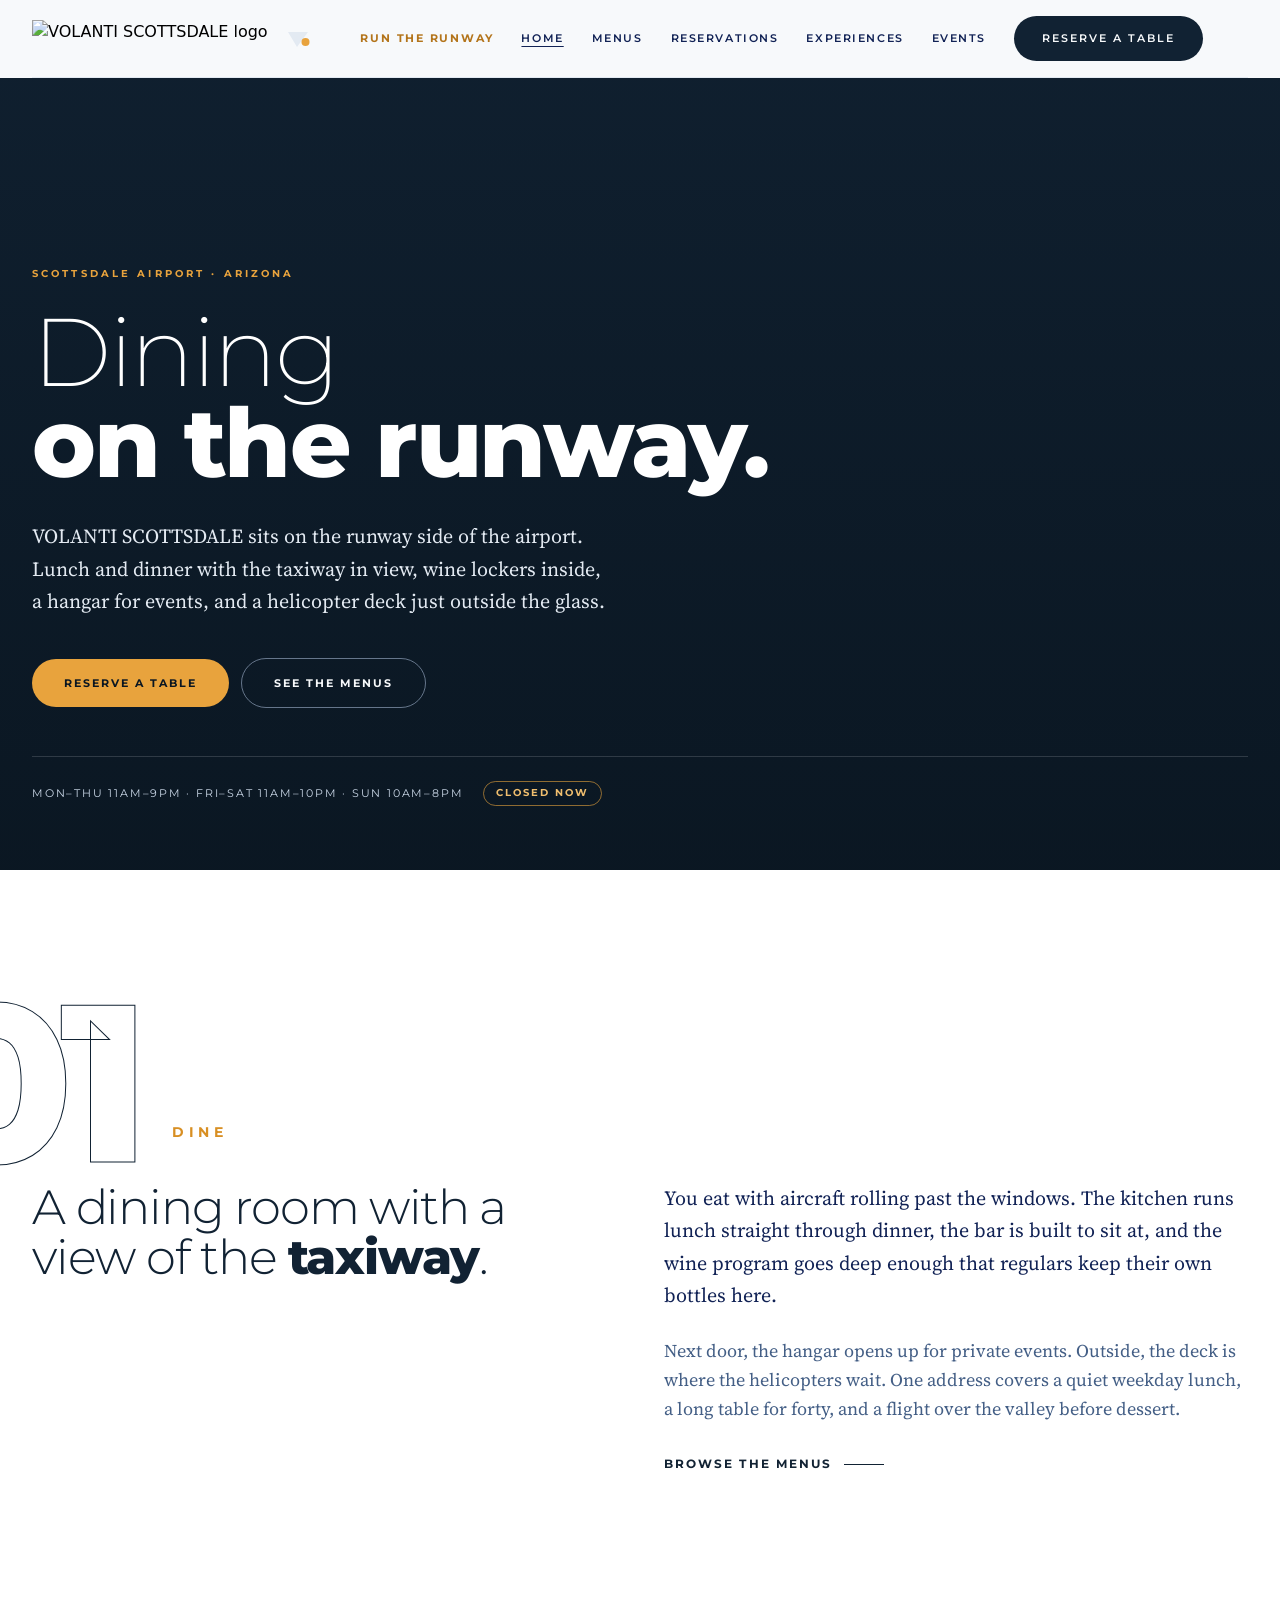
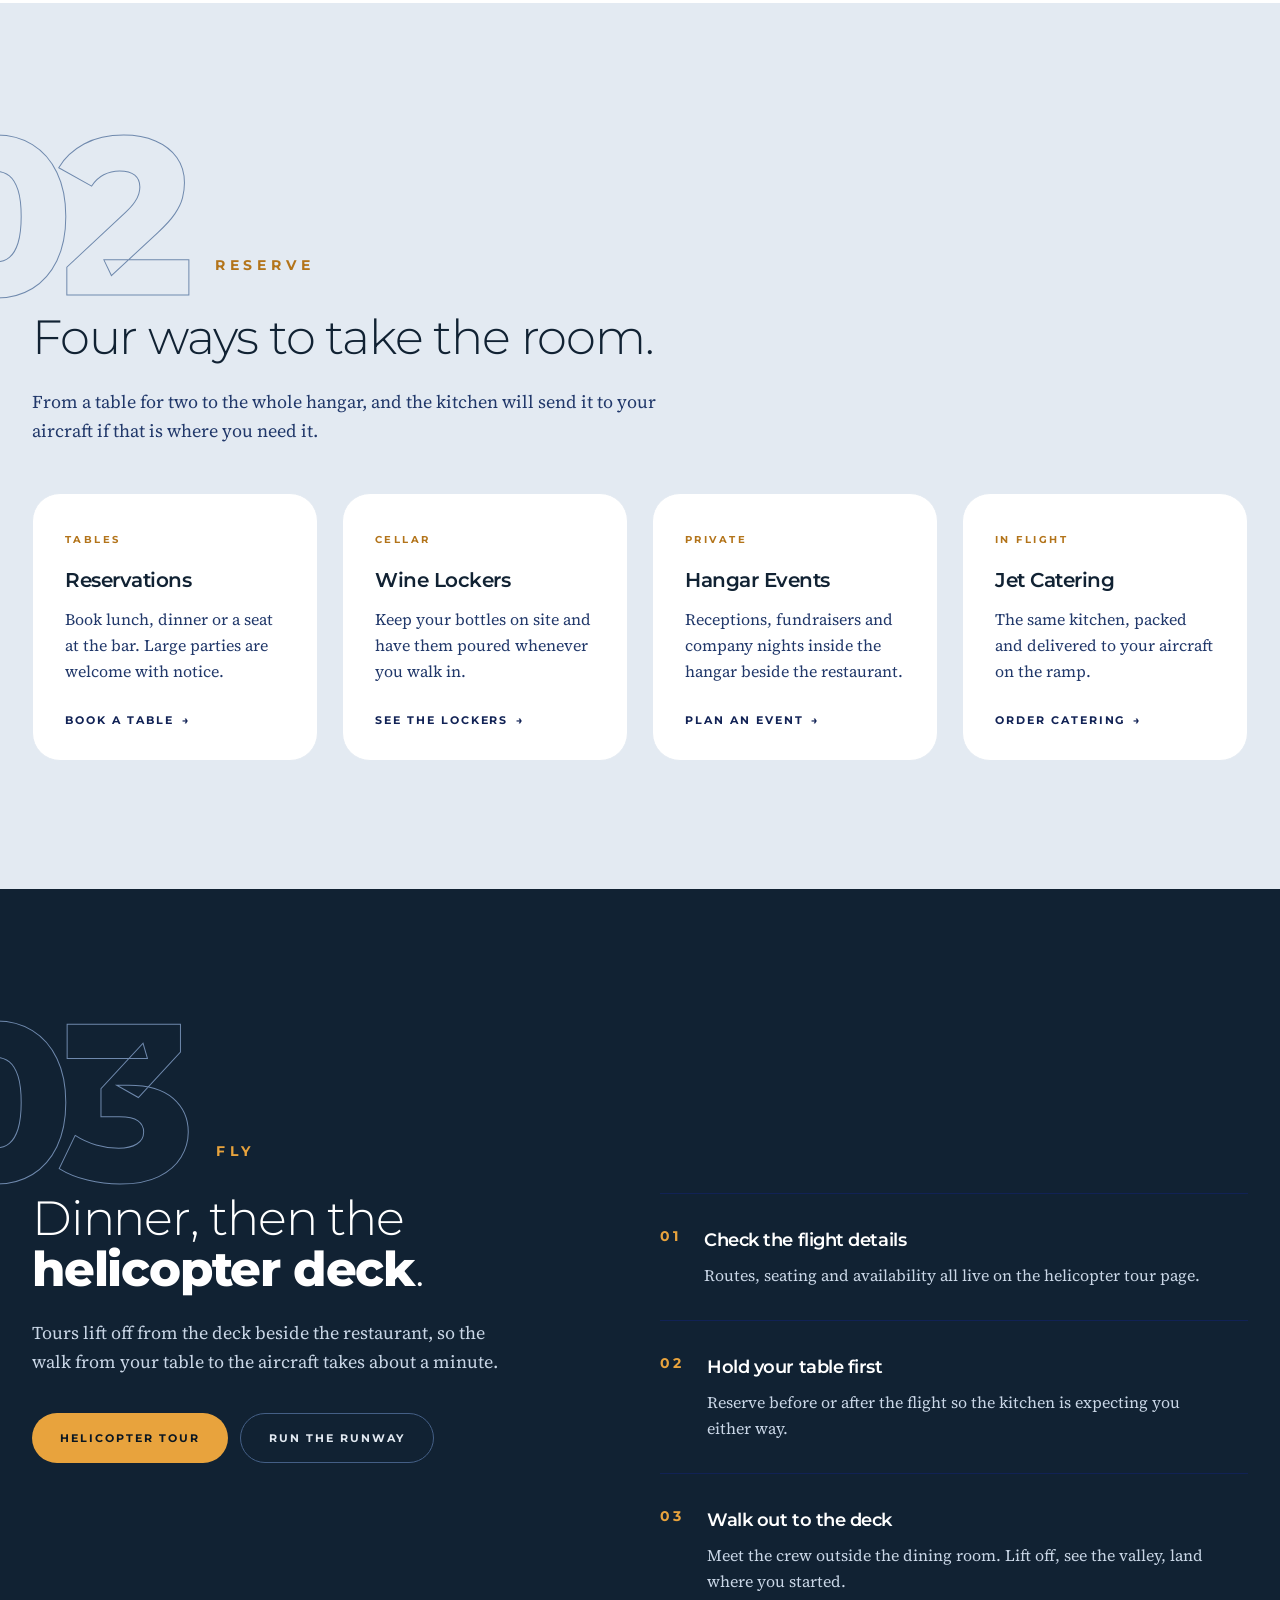
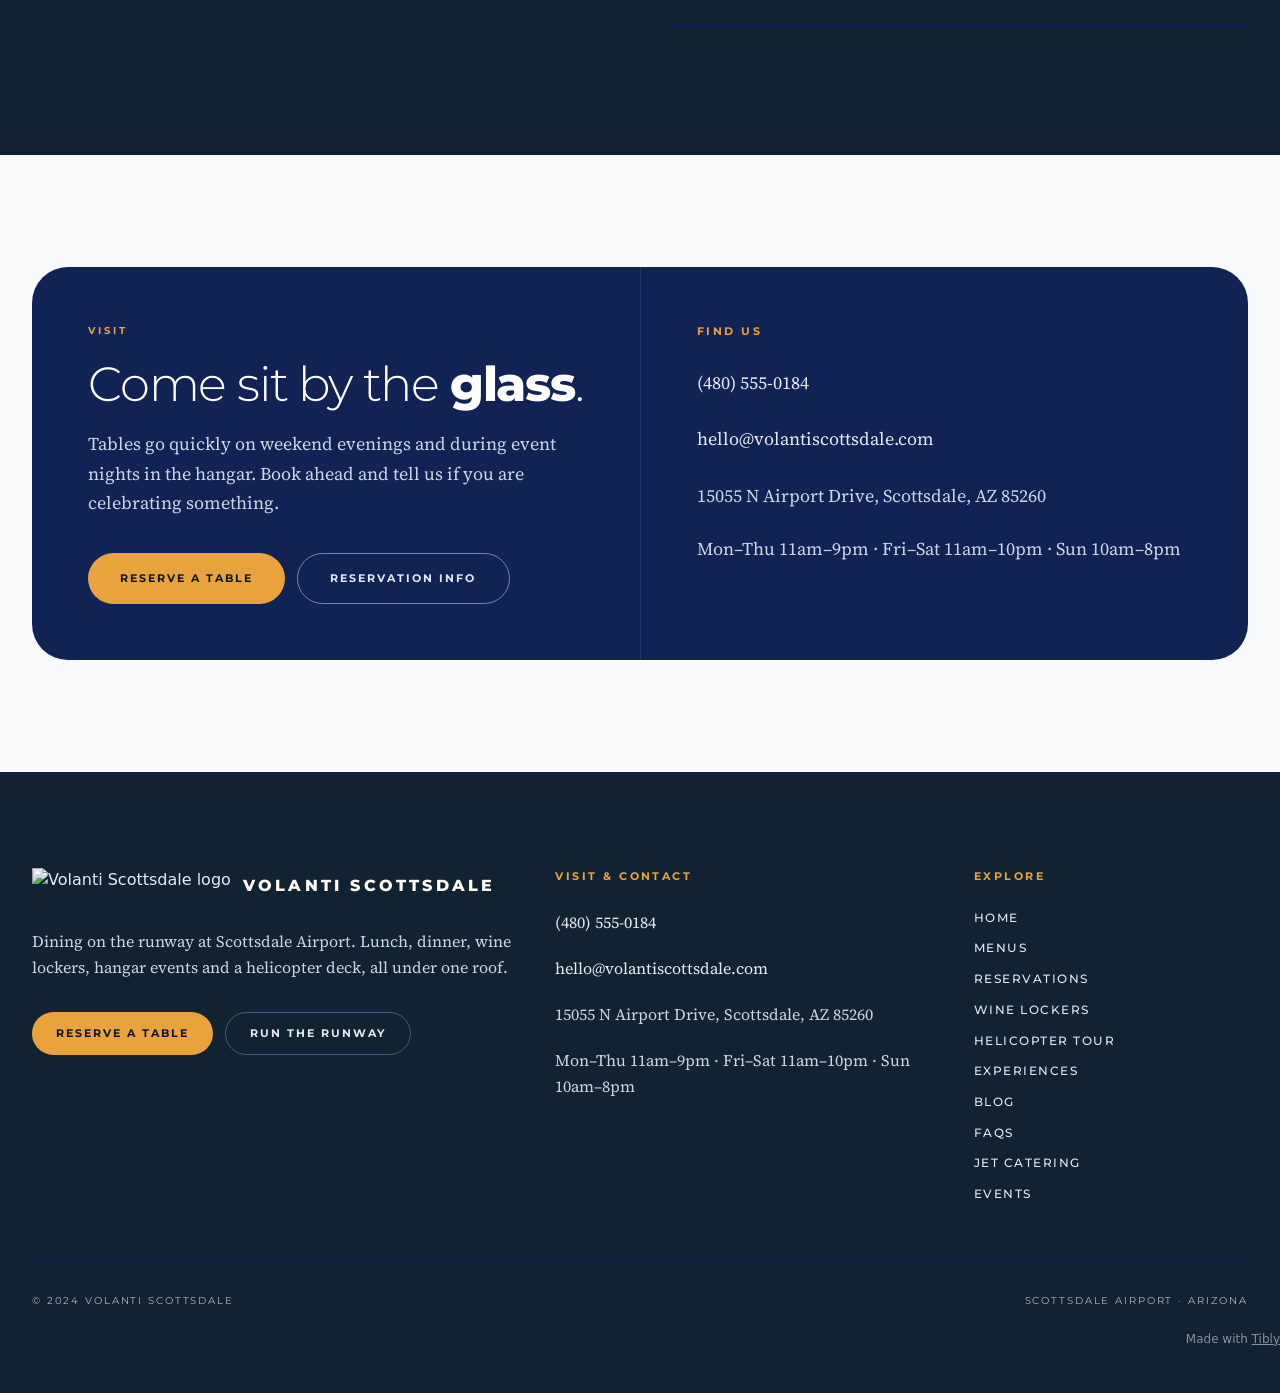
==== commit 1e7a8291: "Update site copy via Tibly" ====
--- a/index.html
+++ b/index.html
@@ -36,7 +36,6 @@
     <div class="flex items-center justify-between gap-4 border-b border-brand-100 py-4">
       <a class="group flex items-center gap-3" href="/" aria-current="page"><img data-tibly-logo="" src="https://br-winter-boat-ajcnusyq.storage.c-3.us-east-2.aws.neon.tech/tibly-site-media/sites/20a2a979-ffe7-46c9-9e67-ef5b201b06fc/a7d19541ecc7aaaa133e98862545978d.webp" alt="VOLANTI SCOTTSDALE logo" style="height:36px;width:auto;display:inline-block;vertical-align:middle"/> 
         <svg width="36" height="36" viewBox="0 0 36 36" fill="none" aria-hidden="true" class="shrink-0">
-          <rect x="1" y="1" width="34" height="34" rx="10" fill="#112233"></rect>
           <path d="M8 12h20L17 27z" fill="#E3EAF2"></path>
           <circle cx="25.5" cy="22" r="4" fill="#E8A33D"></circle>
         </svg>
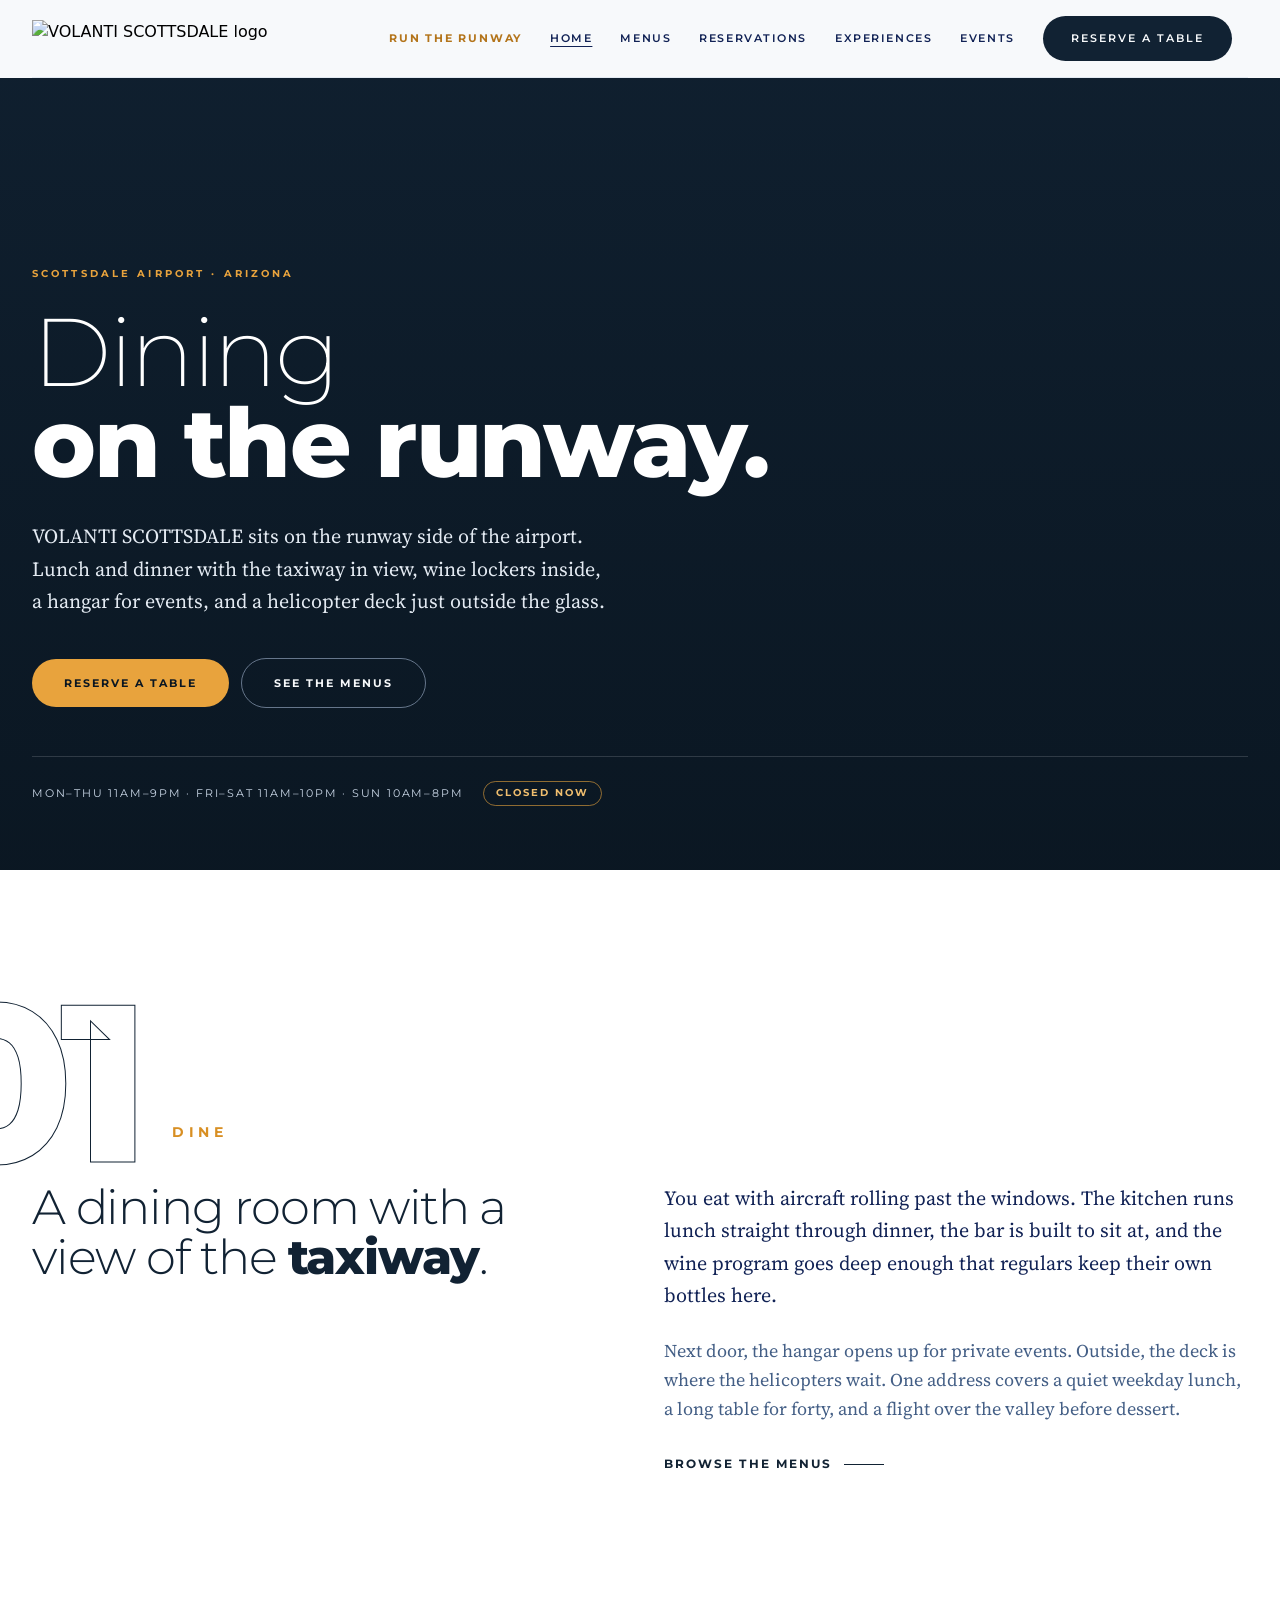
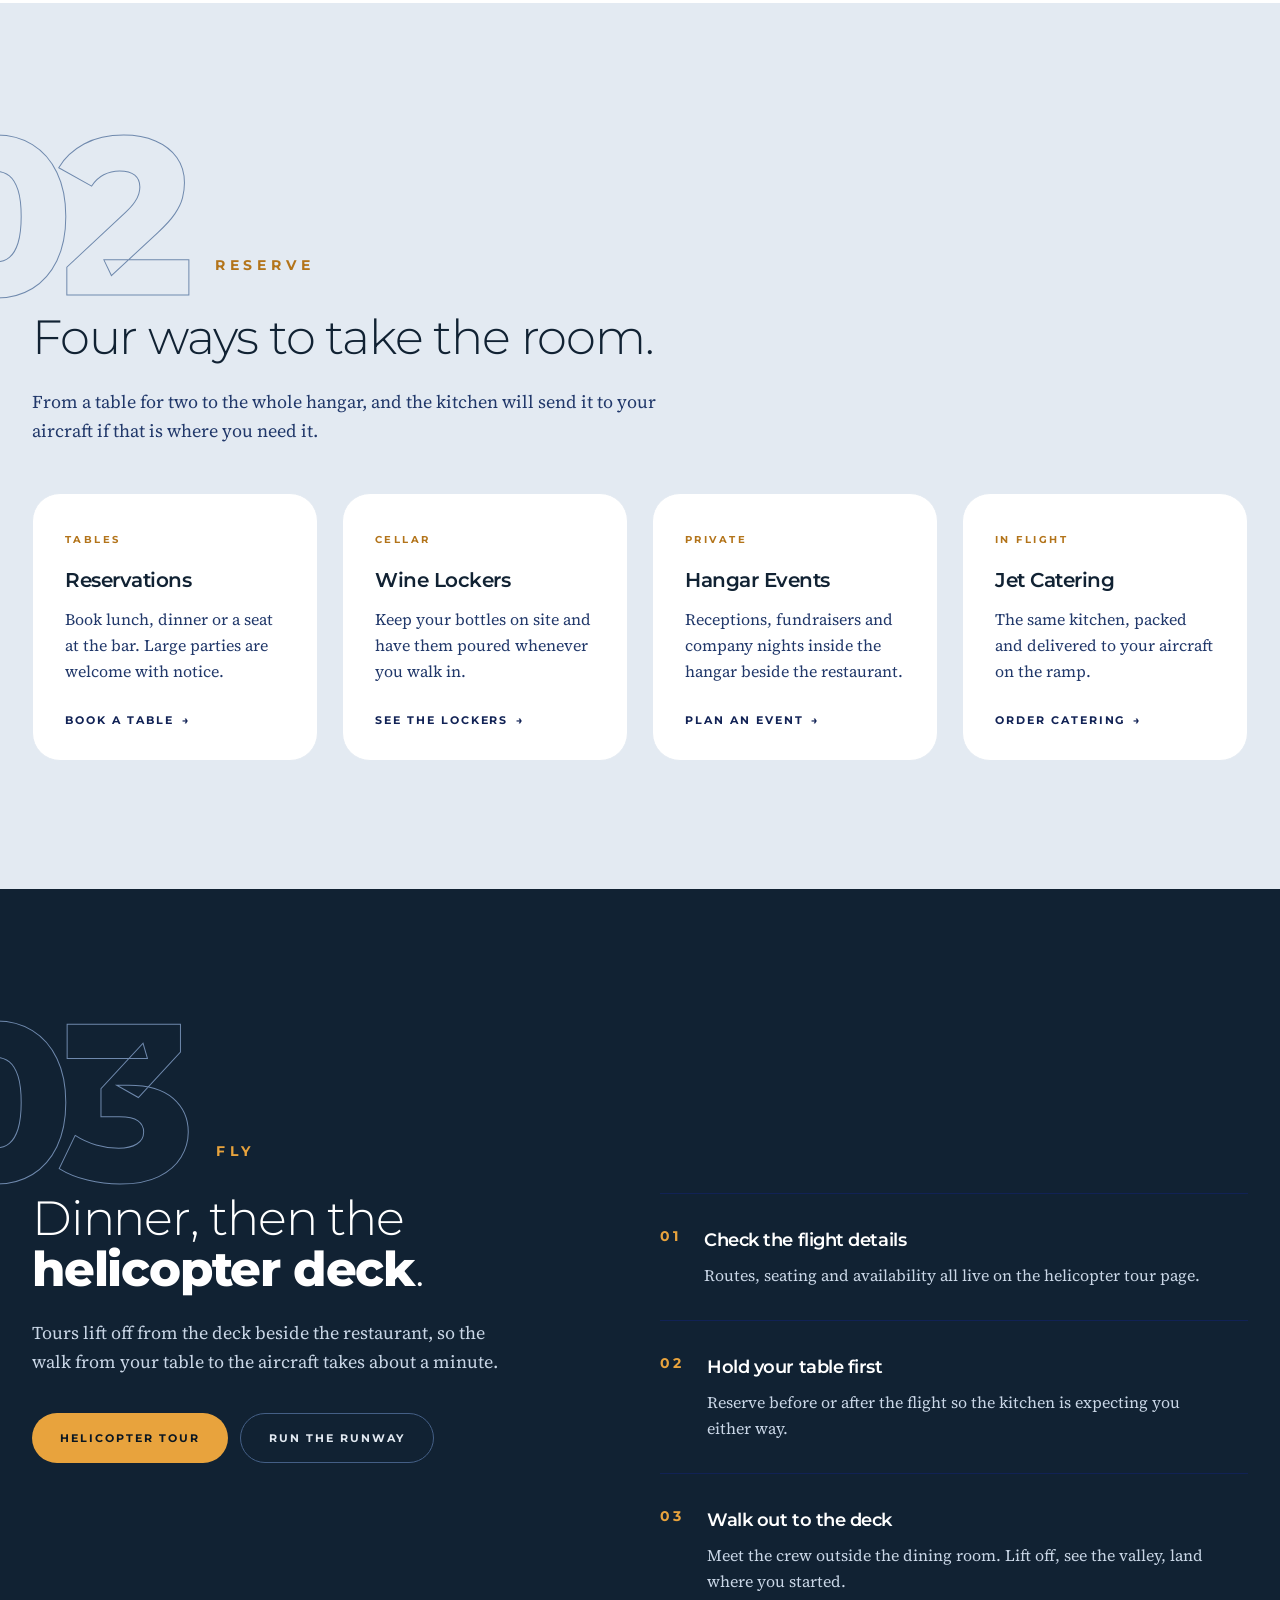
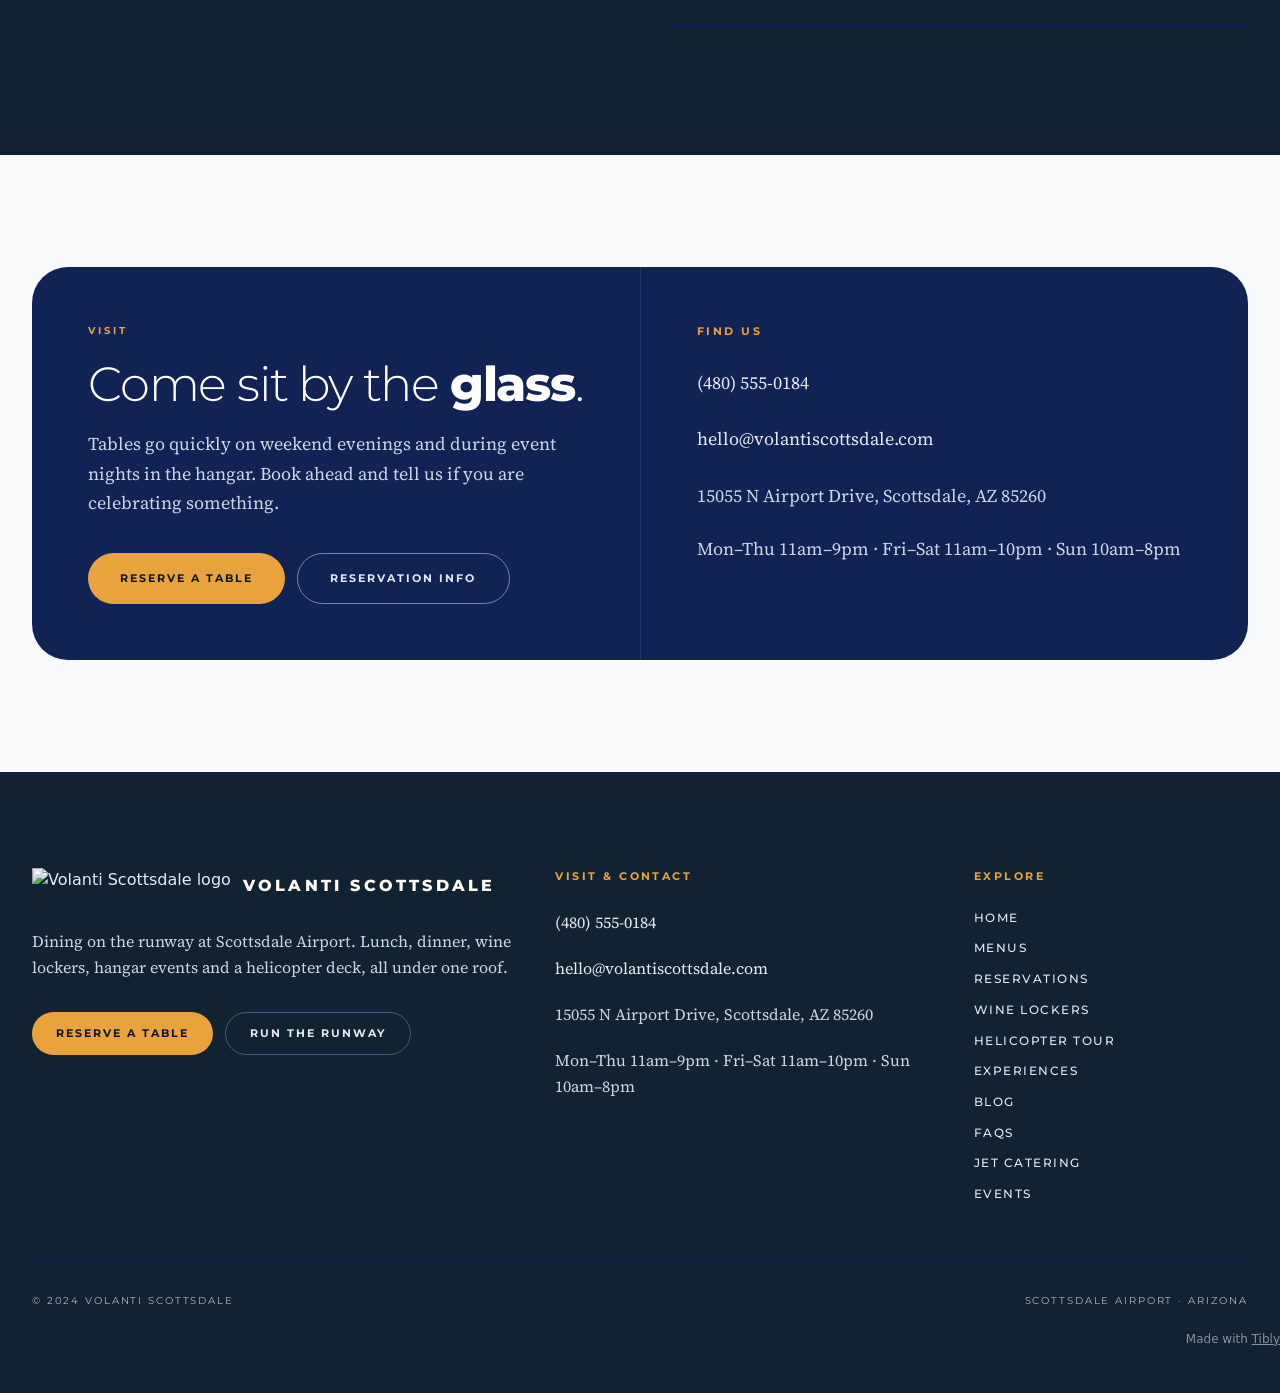
==== commit 47a71f53: "Publish 2 changes via Tibly" ====
--- a/index.html
+++ b/index.html
@@ -25,7 +25,7 @@
 <script>document.addEventListener('input',function(e){var t=e.target;if(!t||t.type!=='range')return;var c=t.closest&&t.closest('.tibly-ba');if(c)c.style.setProperty('--ba',t.value+'%')});document.addEventListener('pointerdown',function(e){var c=e.target.closest&&e.target.closest('.tibly-ba');if(!c||e.button>0)return;e.preventDefault();var inp=c.querySelector('input[type=range]');var set=function(x){var r=c.getBoundingClientRect();if(!r.width)return;var p=Math.max(0,Math.min(100,(x-r.left)*100/r.width));c.style.setProperty('--ba',p+'%');if(inp)inp.value=Math.round(p)};set(e.clientX);var mv=function(ev){set(ev.clientX)};var up=function(){document.removeEventListener('pointermove',mv);document.removeEventListener('pointerup',up);document.removeEventListener('pointercancel',up)};document.addEventListener('pointermove',mv);document.addEventListener('pointerup',up);document.addEventListener('pointercancel',up)});document.addEventListener('click',function(e){var im=e.target.closest&&e.target.closest('[data-lightbox]');if(!im||!(im.currentSrc||im.src)||e.target.closest('.tibly-lb'))return;e.preventDefault();var scope=im.closest('.tibly-gallery')||im.closest('section')||im.parentNode;var set=Array.prototype.filter.call(scope.querySelectorAll('[data-lightbox]'),function(x){return x.currentSrc||x.src});var i=Math.max(0,set.indexOf(im));var o=document.createElement('div');o.className='tibly-lb';o.setAttribute('role','dialog');o.setAttribute('aria-modal','true');o.setAttribute('aria-label','Photo viewer');if(set.length<2)o.setAttribute('data-single','');var svgL='<svg viewBox="0 0 24 24"><path d="M15 6l-6 6 6 6"/></svg>',svgR='<svg viewBox="0 0 24 24"><path d="M9 6l6 6-6 6"/></svg>',svgX='<svg viewBox="0 0 24 24"><path d="M6 6l12 12M18 6L6 18"/></svg>';o.innerHTML='<span class="tibly-lb-n"></span><figure><img alt="" draggable="false"><figcaption></figcaption></figure><button type="button" class="tibly-lb-prev" aria-label="Previous photo">'+svgL+'</button><button type="button" class="tibly-lb-next" aria-label="Next photo">'+svgR+'</button><button type="button" class="tibly-lb-x" aria-label="Close">'+svgX+'</button>';var big=o.querySelector('img'),cap=o.querySelector('figcaption'),n=o.querySelector('.tibly-lb-n');var capOf=function(x){var f=x.closest('figure'),c=f&&f.querySelector('figcaption');return (c&&c.textContent.trim())||x.alt||''};var show=function(k){i=(k+set.length)%set.length;var x=set[i];big.style.animation='none';void big.offsetWidth;big.style.animation='';big.src=x.currentSrc||x.src;big.alt=x.alt||'';cap.textContent=capOf(x);n.textContent=(i+1)+' / '+set.length;[set[(i+1)%set.length],set[(i-1+set.length)%set.length]].forEach(function(p){if(p&&p!==x){var pre=new Image();pre.src=p.currentSrc||p.src}})};var prevOverflow=document.documentElement.style.overflow;document.documentElement.style.overflow='hidden';var close=function(){document.removeEventListener('keydown',key);o.classList.add('is-out');var done=function(){o.remove();document.documentElement.style.overflow=prevOverflow;try{im.focus({preventScroll:true})}catch(_){}};if(matchMedia('(prefers-reduced-motion:reduce)').matches)done();else setTimeout(done,220)};var key=function(ev){if(ev.key==='Escape')close();else if(ev.key==='ArrowRight')show(i+1);else if(ev.key==='ArrowLeft')show(i-1)};document.addEventListener('keydown',key);var swiped=false;o.addEventListener('click',function(ev){if(swiped){swiped=false;return}var b=ev.target.closest('button');if(b){ev.stopPropagation();if(b.classList.contains('tibly-lb-prev'))show(i-1);else if(b.classList.contains('tibly-lb-next'))show(i+1);else close();return}if(!ev.target.closest('figure'))close()});var x0=null;o.addEventListener('pointerdown',function(ev){x0=ev.clientX});o.addEventListener('pointerup',function(ev){if(x0===null)return;var dx=ev.clientX-x0;x0=null;if(Math.abs(dx)>40&&set.length>1){swiped=true;show(dx<0?i+1:i-1)}});show(i);document.body.appendChild(o);var xb=o.querySelector('.tibly-lb-x');if(xb)xb.focus({preventScroll:true})});document.addEventListener('click',function(e){var x=e.target.closest&&e.target.closest('[data-announce-close]');if(!x)return;var b=x.closest('[data-announce]');if(b){b.style.display='none';try{sessionStorage.setItem('tibly-announce','1')}catch(_){}}});addEventListener('DOMContentLoaded',function(){try{if(sessionStorage.getItem('tibly-announce')==='1'){var b=document.querySelector('[data-announce]');if(b)b.style.display='none'}}catch(_){}if('IntersectionObserver' in window&&!matchMedia('(prefers-reduced-motion:reduce)').matches){var els=document.querySelectorAll('[data-count]');if(els.length){var io=new IntersectionObserver(function(es){es.forEach(function(en){if(!en.isIntersecting)return;io.unobserve(en.target);var el=en.target,s=el.textContent||'',m=s.match(/[\d,]*\d(?:\.\d+)?/);if(!m)return;var raw=m[0],num=parseFloat(raw.replace(/,/g,''));if(!isFinite(num))return;if(!el.getAttribute('data-count'))el.setAttribute('data-count',s);var pre=s.slice(0,m.index),post=s.slice(m.index+raw.length),grp=raw.indexOf(',')>=0,dec=(raw.split('.')[1]||'').length,t0=performance.now();requestAnimationFrame(function tick(now){var p=Math.min((now-t0)/1400,1);p=1-Math.pow(1-p,3);var v=(num*p).toFixed(dec);if(grp)v=Number(v).toLocaleString('en-US',{minimumFractionDigits:dec});el.textContent=pre+v+post;if(p<1)requestAnimationFrame(tick)})})},{rootMargin:'0px 0px -10% 0px'});els.forEach(function(el){io.observe(el)})}}if('IntersectionObserver' in window&&!matchMedia('(prefers-reduced-motion:reduce)').matches){document.querySelectorAll('.tibly-gallery').forEach(function(g){var items=g.querySelectorAll('.tibly-gallery-item');if(!items.length)return;var gio=new IntersectionObserver(function(es){es.forEach(function(en){if(!en.isIntersecting)return;gio.unobserve(en.target);en.target.classList.add('is-in')})},{rootMargin:'0px 0px -8% 0px',threshold:.1});var watch=function(el,k){el.style.setProperty('--i',k%12);gio.observe(el)};items.forEach(watch);g.setAttribute('data-gallery-ready','');if('MutationObserver' in window)new MutationObserver(function(ms){ms.forEach(function(m){m.addedNodes.forEach(function(nd){if(nd.nodeType===1&&nd.classList&&nd.classList.contains('tibly-gallery-item'))watch(nd,0)})})}).observe(g,{childList:true})})}var badge=document.querySelector('[data-tibly-open]');if(badge){var src=document.querySelector('[data-tibly-field="hours"]');var txt=(src&&src.textContent||'').toLowerCase();var days=['sun','mon','tue','wed','thu','fri','sat'];var toMin=function(h,mm,ap){h=+h;mm=+(mm||0);if(ap==='pm'&&h!==12)h+=12;if(ap==='am'&&h===12)h=0;return h*60+mm};var spans=[];var re=/(sun|mon|tue|wed|thu|fri|sat|daily|every ?day)[a-z]*\s*(?:[-\u2013\u2014]\s*(sun|mon|tue|wed|thu|fri|sat)[a-z]*)?\s*:?\s*(\d{1,2})(?::(\d{2}))?\s*(am|pm)?\s*[-\u2013\u2014]\s*(\d{1,2})(?::(\d{2}))?\s*(am|pm)?/g,mm;while((mm=re.exec(txt))){var d1=mm[1].slice(0,3),d2=mm[2],ap1=mm[5]||(mm[8]==='pm'&&+mm[3]<=+mm[6]?'am':mm[8]),o=toMin(mm[3],mm[4],ap1),c=toMin(mm[6],mm[7],mm[8]);var from=d1==='dai'||d1==='eve'?0:days.indexOf(d1),to=d2?days.indexOf(d2.slice(0,3)):(d1==='dai'||d1==='eve'?6:from);if(from<0)continue;for(var d=from;;d=(d+1)%7){spans.push([d,o,c]);if(d===to)break}}if(spans.length){var now=new Date(),cur=now.getDay(),min=now.getHours()*60+now.getMinutes();var open=spans.some(function(s){return s[0]===cur&&min>=s[1]&&min<s[2]});badge.textContent=open?(badge.getAttribute('data-open-text')||'Open now'):(badge.getAttribute('data-closed-text')||'Closed now');badge.setAttribute('data-state',open?'open':'closed');badge.hidden=false}}});</script>
 <style>header a[aria-current="page"]:not(:has(img,svg)){text-decoration:underline;text-underline-offset:4px;text-decoration-thickness:1px}</style>
 <style>#nav-open~[class*="peer-checked:"][class*="fixed"]{min-height:100vh;min-height:100dvh}@media (prefers-reduced-motion:no-preference){label[for="nav-open"] span{transition:transform .3s ease,opacity .2s ease}header:has(#nav-open:checked) label[for="nav-open"]:not([aria-label="Close" i]) span:not(:has(span)):nth-of-type(1){transform:translateY(8px) rotate(45deg)}header:has(#nav-open:checked) label[for="nav-open"]:not([aria-label="Close" i]) span:not(:has(span)):nth-of-type(2){opacity:0}header:has(#nav-open:checked) label[for="nav-open"]:not([aria-label="Close" i]) span:not(:has(span)):nth-of-type(3){transform:translateY(-8px) rotate(-45deg)}#nav-open:checked~[class*="peer-checked:"]{animation:tibly-nav-in .25s ease}#nav-open:checked~[class*="peer-checked:"] label[for="nav-open"]{display:inline-block;animation:tibly-x-in .35s ease}@keyframes tibly-nav-in{from{opacity:0;transform:translateY(10px)}}@keyframes tibly-x-in{from{opacity:0;transform:rotate(-90deg) scale(.6)}}}</style>
-<link rel="stylesheet" href="/styles.css?v=4f7e7bba">
+<link rel="stylesheet" href="/styles.css?v=5edcd6a5">
 </head>
 <body>
 <!-- block:header -->
@@ -35,14 +35,11 @@
 
     <div class="flex items-center justify-between gap-4 border-b border-brand-100 py-4">
       <a class="group flex items-center gap-3" href="/" aria-current="page"><img data-tibly-logo="" src="https://br-winter-boat-ajcnusyq.storage.c-3.us-east-2.aws.neon.tech/tibly-site-media/sites/20a2a979-ffe7-46c9-9e67-ef5b201b06fc/a7d19541ecc7aaaa133e98862545978d.webp" alt="VOLANTI SCOTTSDALE logo" style="height:36px;width:auto;display:inline-block;vertical-align:middle"/> 
-        <svg width="36" height="36" viewBox="0 0 36 36" fill="none" aria-hidden="true" class="shrink-0">
-          <path d="M8 12h20L17 27z" fill="#E3EAF2"></path>
-          <circle cx="25.5" cy="22" r="4" fill="#E8A33D"></circle>
-        </svg>
         
-      </a>
-
-      <nav class="hidden items-center gap-4 md:flex lg:gap-7" aria-label="Primary">
+        
+      </a>
+
+      <nav class="ml-auto hidden items-center justify-end gap-4 md:flex lg:gap-7" aria-label="Primary">
         <a class="font-display text-[0.65rem] font-bold uppercase tracking-[0.16em] text-accent-600 transition hover:text-accent-500 lg:text-[0.7rem]" href="https://runtherunwayaz.org">Run the Runway</a>
         <a class="font-display text-[0.65rem] font-semibold uppercase tracking-[0.14em] text-brand-700 transition hover:text-ink lg:text-[0.7rem]" href="/" aria-current="page">Home</a>
         <a class="font-display text-[0.65rem] font-semibold uppercase tracking-[0.14em] text-brand-700 transition hover:text-ink lg:text-[0.7rem]" href="/menus">Menus</a>
--- a/styles.css
+++ b/styles.css
@@ -1,2 +1,2 @@
 /*! tailwindcss v4.3.2 | MIT License | https://tailwindcss.com */
-@layer properties{@supports (((-webkit-hyphens:none)) and (not (margin-trim:inline))) or ((-moz-orient:inline) and (not (color:rgb(from red r g b)))){*,:before,:after,::backdrop{--tw-space-y-reverse:0;--tw-divide-y-reverse:0;--tw-border-style:solid;--tw-gradient-position:initial;--tw-gradient-from:#0000;--tw-gradient-via:#0000;--tw-gradient-to:#0000;--tw-gradient-stops:initial;--tw-gradient-via-stops:initial;--tw-gradient-from-position:0%;--tw-gradient-via-position:50%;--tw-gradient-to-position:100%;--tw-leading:initial;--tw-font-weight:initial;--tw-tracking:initial;--tw-shadow:0 0 #0000;--tw-shadow-color:initial;--tw-shadow-alpha:100%;--tw-inset-shadow:0 0 #0000;--tw-inset-shadow-color:initial;--tw-inset-shadow-alpha:100%;--tw-ring-color:initial;--tw-ring-shadow:0 0 #0000;--tw-inset-ring-color:initial;--tw-inset-ring-shadow:0 0 #0000;--tw-ring-inset:initial;--tw-ring-offset-width:0px;--tw-ring-offset-color:#fff;--tw-ring-offset-shadow:0 0 #0000;--tw-duration:initial;--tw-translate-x:0;--tw-translate-y:0;--tw-translate-z:0;--tw-outline-style:solid}}}@layer theme{:root,:host{--font-sans:ui-sans-serif, system-ui, sans-serif, "Apple Color Emoji", "Segoe UI Emoji", "Segoe UI Symbol", "Noto Color Emoji";--font-mono:ui-monospace, SFMono-Regular, Menlo, Monaco, Consolas, "Liberation Mono", "Courier New", monospace;--color-white:#fff;--spacing:.25rem;--container-sm:24rem;--container-xl:36rem;--container-2xl:42rem;--container-4xl:56rem;--container-7xl:80rem;--text-xs:.75rem;--text-xs--line-height:calc(1 / .75);--text-sm:.875rem;--text-sm--line-height:calc(1.25 / .875);--text-base:1rem;--text-base--line-height:calc(1.5 / 1);--text-lg:1.125rem;--text-lg--line-height:calc(1.75 / 1.125);--text-xl:1.25rem;--text-xl--line-height:calc(1.75 / 1.25);--text-2xl:1.5rem;--text-2xl--line-height:calc(2 / 1.5);--text-3xl:1.875rem;--text-3xl--line-height:calc(2.25 / 1.875);--text-4xl:2.25rem;--text-4xl--line-height:calc(2.5 / 2.25);--text-5xl:3rem;--text-5xl--line-height:1;--text-6xl:3.75rem;--text-6xl--line-height:1;--text-7xl:4.5rem;--text-7xl--line-height:1;--text-8xl:6rem;--text-8xl--line-height:1;--text-9xl:8rem;--text-9xl--line-height:1;--font-weight-extralight:200;--font-weight-light:300;--font-weight-medium:500;--font-weight-semibold:600;--font-weight-bold:700;--font-weight-extrabold:800;--tracking-tighter:-.05em;--tracking-tight:-.025em;--leading-tight:1.25;--leading-snug:1.375;--leading-relaxed:1.625;--radius-sm:.5rem;--radius-md:.875rem;--radius-lg:1rem;--radius-xl:1.75rem;--radius-2xl:2.25rem;--aspect-video:16 / 9;--default-transition-duration:.15s;--default-transition-timing-function:cubic-bezier(.4, 0, .2, 1);--default-font-family:var(--font-sans);--default-mono-font-family:var(--font-mono);--color-brand-50:#f7f9fb;--color-brand-100:#e3eaf2;--color-brand-200:#c9d6e6;--color-brand-300:#a2b5cf;--color-brand-400:#6f89ad;--color-brand-500:#445f86;--color-brand-600:#21386a;--color-brand-700:#125;--color-brand-800:#123;--color-brand-900:#0a1621;--color-accent-50:#fdf6ea;--color-accent-100:#fae9cc;--color-accent-200:#f5d49e;--color-accent-300:#f0be6e;--color-accent-400:#e8a33d;--color-accent-500:#d88f23;--color-accent-600:#b3741a;--color-accent-700:#8c5a15;--color-accent-800:#654111;--color-accent-900:#42290b;--color-surface:#f7f9fb;--color-ink:#123;--font-display:"Montserrat", ui-sans-serif, system-ui, sans-serif;--font-body:"Source Serif 4", ui-serif, Georgia, serif;--animate-marquee:marquee 30s linear infinite;--animate-kenburns:kenburns 18s ease-in-out infinite alternate;--animate-float:float 6s ease-in-out infinite;--animate-pulse-soft:pulse-soft 4s ease-in-out infinite;--animate-spin-slow:spin-slow 24s linear infinite}}@layer base{*,:after,:before,::backdrop{box-sizing:border-box;border:0 solid;margin:0;padding:0}::file-selector-button{box-sizing:border-box;border:0 solid;margin:0;padding:0}html,:host{-webkit-text-size-adjust:100%;tab-size:4;line-height:1.5;font-family:var(--default-font-family,ui-sans-serif, system-ui, sans-serif, "Apple Color Emoji", "Segoe UI Emoji", "Segoe UI Symbol", "Noto Color Emoji");font-feature-settings:var(--default-font-feature-settings,normal);font-variation-settings:var(--default-font-variation-settings,normal);-webkit-tap-highlight-color:transparent}hr{height:0;color:inherit;border-top-width:1px}abbr:where([title]){-webkit-text-decoration:underline dotted;text-decoration:underline dotted}h1,h2,h3,h4,h5,h6{font-size:inherit;font-weight:inherit}a{color:inherit;-webkit-text-decoration:inherit;-webkit-text-decoration:inherit;-webkit-text-decoration:inherit;text-decoration:inherit}b,strong{font-weight:bolder}code,kbd,samp,pre{font-family:var(--default-mono-font-family,ui-monospace, SFMono-Regular, Menlo, Monaco, Consolas, "Liberation Mono", "Courier New", monospace);font-feature-settings:var(--default-mono-font-feature-settings,normal);font-variation-settings:var(--default-mono-font-variation-settings,normal);font-size:1em}small{font-size:80%}sub,sup{vertical-align:baseline;font-size:75%;line-height:0;position:relative}sub{bottom:-.25em}sup{top:-.5em}table{text-indent:0;border-color:inherit;border-collapse:collapse}:-moz-focusring{outline:auto}progress{vertical-align:baseline}summary{display:list-item}ol,ul,menu{list-style:none}img,svg,video,canvas,audio,iframe,embed,object{vertical-align:middle;display:block}img,video{max-width:100%;height:auto}button,input,select,optgroup,textarea{font:inherit;font-feature-settings:inherit;font-variation-settings:inherit;letter-spacing:inherit;color:inherit;opacity:1;background-color:#0000;border-radius:0}::file-selector-button{font:inherit;font-feature-settings:inherit;font-variation-settings:inherit;letter-spacing:inherit;color:inherit;opacity:1;background-color:#0000;border-radius:0}:where(select:is([multiple],[size])) optgroup{font-weight:bolder}:where(select:is([multiple],[size])) optgroup option{padding-inline-start:20px}::file-selector-button{margin-inline-end:4px}::placeholder{opacity:1}@supports (not ((-webkit-appearance:-apple-pay-button))) or (contain-intrinsic-size:1px){::placeholder{color:currentColor}@supports (color:color-mix(in lab, red, red)){::placeholder{color:color-mix(in oklab, currentcolor 50%, transparent)}}}textarea{resize:vertical}::-webkit-search-decoration{-webkit-appearance:none}::-webkit-date-and-time-value{min-height:1lh;text-align:inherit}::-webkit-datetime-edit{display:inline-flex}::-webkit-datetime-edit-fields-wrapper{padding:0}::-webkit-datetime-edit{padding-block:0}::-webkit-datetime-edit-year-field{padding-block:0}::-webkit-datetime-edit-month-field{padding-block:0}::-webkit-datetime-edit-day-field{padding-block:0}::-webkit-datetime-edit-hour-field{padding-block:0}::-webkit-datetime-edit-minute-field{padding-block:0}::-webkit-datetime-edit-second-field{padding-block:0}::-webkit-datetime-edit-millisecond-field{padding-block:0}::-webkit-datetime-edit-meridiem-field{padding-block:0}::-webkit-calendar-picker-indicator{line-height:1}:-moz-ui-invalid{box-shadow:none}button,input:where([type=button],[type=reset],[type=submit]){appearance:button}::file-selector-button{appearance:button}::-webkit-inner-spin-button{height:auto}::-webkit-outer-spin-button{height:auto}[hidden]:where(:not([hidden=until-found])){display:none!important}}@layer components{.btn{justify-content:center;align-items:center;gap:calc(var(--spacing) * 2);background-color:var(--color-brand-800);padding-inline:calc(var(--spacing) * 7);padding-block:calc(var(--spacing) * 3.5);font-family:var(--font-display);--tw-font-weight:var(--font-weight-semibold);font-size:.7rem;font-weight:var(--font-weight-semibold);--tw-tracking:.18em;letter-spacing:.18em;color:var(--color-brand-50);text-transform:uppercase;transition-property:color,background-color,border-color,outline-color,text-decoration-color,fill,stroke,--tw-gradient-from,--tw-gradient-via,--tw-gradient-to,opacity,box-shadow,transform,translate,scale,rotate,filter,-webkit-backdrop-filter,backdrop-filter,display,content-visibility,overlay,pointer-events;transition-timing-function:var(--tw-ease,var(--default-transition-timing-function));transition-duration:var(--tw-duration,var(--default-transition-duration));--tw-duration:.3s;border-radius:3.40282e38px;transition-duration:.3s;display:inline-flex}@media (hover:hover){.btn:hover{--tw-translate-y:calc(var(--spacing) * -.5);translate:var(--tw-translate-x) var(--tw-translate-y);background-color:var(--color-brand-700)}}.btn:focus-visible{outline-style:var(--tw-outline-style);outline-offset:2px;outline-width:2px;outline-color:var(--color-accent-400)}.btn-secondary{justify-content:center;align-items:center;gap:calc(var(--spacing) * 2);border-style:var(--tw-border-style);border-width:1px;border-color:var(--color-brand-300);padding-inline:calc(var(--spacing) * 7);padding-block:calc(var(--spacing) * 3.5);font-family:var(--font-display);--tw-font-weight:var(--font-weight-semibold);font-size:.7rem;font-weight:var(--font-weight-semibold);--tw-tracking:.18em;letter-spacing:.18em;color:var(--color-brand-800);text-transform:uppercase;transition-property:color,background-color,border-color,outline-color,text-decoration-color,fill,stroke,--tw-gradient-from,--tw-gradient-via,--tw-gradient-to,opacity,box-shadow,transform,translate,scale,rotate,filter,-webkit-backdrop-filter,backdrop-filter,display,content-visibility,overlay,pointer-events;transition-timing-function:var(--tw-ease,var(--default-transition-timing-function));transition-duration:var(--tw-duration,var(--default-transition-duration));--tw-duration:.3s;background-color:#0000;border-radius:3.40282e38px;transition-duration:.3s;display:inline-flex}@media (hover:hover){.btn-secondary:hover{border-color:var(--color-brand-800);background-color:var(--color-brand-800);color:var(--color-brand-50)}}.btn-secondary:focus-visible{outline-style:var(--tw-outline-style);outline-offset:2px;outline-width:2px;outline-color:var(--color-accent-400)}.card{border-radius:var(--radius-xl);border-style:var(--tw-border-style);border-width:1px;border-color:var(--color-brand-100);background-color:var(--color-white);padding:calc(var(--spacing) * 6);transition-property:color,background-color,border-color,outline-color,text-decoration-color,fill,stroke,--tw-gradient-from,--tw-gradient-via,--tw-gradient-to,opacity,box-shadow,transform,translate,scale,rotate,filter,-webkit-backdrop-filter,backdrop-filter,display,content-visibility,overlay,pointer-events;transition-timing-function:var(--tw-ease,var(--default-transition-timing-function));transition-duration:var(--tw-duration,var(--default-transition-duration));--tw-duration:.3s;transition-duration:.3s}@media (hover:hover){.card:hover{border-color:var(--color-brand-200);--tw-shadow:0 20px 25px -5px var(--tw-shadow-color,#0000001a), 0 8px 10px -6px var(--tw-shadow-color,#0000001a);box-shadow:var(--tw-inset-shadow), var(--tw-inset-ring-shadow), var(--tw-ring-offset-shadow), var(--tw-ring-shadow), var(--tw-shadow);--tw-shadow-color:#0a16210d}@supports (color:color-mix(in lab, red, red)){.card:hover{--tw-shadow-color:color-mix(in oklab, color-mix(in oklab, var(--color-brand-900) 5%, transparent) var(--tw-shadow-alpha), transparent)}}}@media (min-width:48rem){.card{padding:calc(var(--spacing) * 8)}}}@layer utilities{.pointer-events-none{pointer-events:none}.invisible{visibility:hidden}.sr-only{clip-path:inset(50%);white-space:nowrap;border-width:0;width:1px;height:1px;margin:-1px;padding:0;position:absolute;overflow:hidden}.absolute{position:absolute}.fixed{position:fixed}.relative{position:relative}.sticky{position:sticky}.inset-0{inset:0}.inset-x-0{inset-inline:0}.inset-y-0{inset-block:0}.-top-24{top:calc(var(--spacing) * -24)}.-top-28{top:calc(var(--spacing) * -28)}.top-0{top:0}.top-1\/2{top:50%}.top-40{top:calc(var(--spacing) * 40)}.top-full{top:100%}.-right-10{right:calc(var(--spacing) * -10)}.-right-24{right:calc(var(--spacing) * -24)}.-right-28{right:calc(var(--spacing) * -28)}.right-0{right:0}.right-10{right:calc(var(--spacing) * 10)}.bottom-0{bottom:0}.left-0{left:0}.isolate{isolation:isolate}.z-10{z-index:10}.z-40{z-index:40}.z-50{z-index:50}.mx-auto{margin-inline:auto}.mt-1\.5{margin-top:calc(var(--spacing) * 1.5)}.mt-2{margin-top:calc(var(--spacing) * 2)}.mt-3{margin-top:calc(var(--spacing) * 3)}.mt-4{margin-top:calc(var(--spacing) * 4)}.mt-5{margin-top:calc(var(--spacing) * 5)}.mt-6{margin-top:calc(var(--spacing) * 6)}.mt-7{margin-top:calc(var(--spacing) * 7)}.mt-8{margin-top:calc(var(--spacing) * 8)}.mt-9{margin-top:calc(var(--spacing) * 9)}.mt-10{margin-top:calc(var(--spacing) * 10)}.mt-12{margin-top:calc(var(--spacing) * 12)}.mt-14{margin-top:calc(var(--spacing) * 14)}.mt-16{margin-top:calc(var(--spacing) * 16)}.mt-auto{margin-top:auto}.-ml-1{margin-left:calc(var(--spacing) * -1)}.-ml-2{margin-left:calc(var(--spacing) * -2)}.-ml-5{margin-left:calc(var(--spacing) * -5)}.ml-3{margin-left:calc(var(--spacing) * 3)}.block{display:block}.flex{display:flex}.grid{display:grid}.hidden{display:none}.inline-block{display:inline-block}.inline-flex{display:inline-flex}.table{display:table}.aspect-video{aspect-ratio:var(--aspect-video)}.h-0\.5{height:calc(var(--spacing) * .5)}.h-2{height:calc(var(--spacing) * 2)}.h-9{height:calc(var(--spacing) * 9)}.h-16{height:calc(var(--spacing) * 16)}.h-40{height:calc(var(--spacing) * 40)}.h-72{height:calc(var(--spacing) * 72)}.h-80{height:calc(var(--spacing) * 80)}.h-full{height:100%}.h-px{height:1px}.min-h-\[22rem\]{min-height:22rem}.min-h-\[88svh\]{min-height:88svh}.w-1\/3{width:33.3333%}.w-7{width:calc(var(--spacing) * 7)}.w-10{width:calc(var(--spacing) * 10)}.w-14{width:calc(var(--spacing) * 14)}.w-16{width:calc(var(--spacing) * 16)}.w-20{width:calc(var(--spacing) * 20)}.w-24{width:calc(var(--spacing) * 24)}.w-40{width:calc(var(--spacing) * 40)}.w-56{width:calc(var(--spacing) * 56)}.w-72{width:calc(var(--spacing) * 72)}.w-80{width:calc(var(--spacing) * 80)}.w-auto{width:auto}.w-fit{width:fit-content}.w-full{width:100%}.max-w-2xl{max-width:var(--container-2xl)}.max-w-4xl{max-width:var(--container-4xl)}.max-w-7xl{max-width:var(--container-7xl)}.max-w-prose{max-width:65ch}.max-w-sm{max-width:var(--container-sm)}.max-w-xl{max-width:var(--container-xl)}.shrink-0{flex-shrink:0}.animate-float{animation:var(--animate-float)}.animate-pulse-soft{animation:var(--animate-pulse-soft)}.cursor-pointer{cursor:pointer}.appearance-none{appearance:none}.grid-cols-1{grid-template-columns:repeat(1,minmax(0,1fr))}.grid-cols-2{grid-template-columns:repeat(2,minmax(0,1fr))}.flex-col{flex-direction:column}.flex-wrap{flex-wrap:wrap}.items-baseline{align-items:baseline}.items-center{align-items:center}.items-end{align-items:flex-end}.items-start{align-items:flex-start}.justify-between{justify-content:space-between}.justify-center{justify-content:center}.justify-end{justify-content:flex-end}.gap-2{gap:calc(var(--spacing) * 2)}.gap-3{gap:calc(var(--spacing) * 3)}.gap-4{gap:calc(var(--spacing) * 4)}.gap-5{gap:calc(var(--spacing) * 5)}.gap-6{gap:calc(var(--spacing) * 6)}.gap-8{gap:calc(var(--spacing) * 8)}.gap-10{gap:calc(var(--spacing) * 10)}.gap-12{gap:calc(var(--spacing) * 12)}:where(.space-y-0>:not(:last-child)){--tw-space-y-reverse:0;margin-block:0}:where(.space-y-2>:not(:last-child)){--tw-space-y-reverse:0;margin-block-start:calc(calc(var(--spacing) * 2) * var(--tw-space-y-reverse));margin-block-end:calc(calc(var(--spacing) * 2) * calc(1 - var(--tw-space-y-reverse)))}:where(.space-y-5>:not(:last-child)){--tw-space-y-reverse:0;margin-block-start:calc(calc(var(--spacing) * 5) * var(--tw-space-y-reverse));margin-block-end:calc(calc(var(--spacing) * 5) * calc(1 - var(--tw-space-y-reverse)))}:where(.space-y-6>:not(:last-child)){--tw-space-y-reverse:0;margin-block-start:calc(calc(var(--spacing) * 6) * var(--tw-space-y-reverse));margin-block-end:calc(calc(var(--spacing) * 6) * calc(1 - var(--tw-space-y-reverse)))}:where(.space-y-7>:not(:last-child)){--tw-space-y-reverse:0;margin-block-start:calc(calc(var(--spacing) * 7) * var(--tw-space-y-reverse));margin-block-end:calc(calc(var(--spacing) * 7) * calc(1 - var(--tw-space-y-reverse)))}:where(.space-y-12>:not(:last-child)){--tw-space-y-reverse:0;margin-block-start:calc(calc(var(--spacing) * 12) * var(--tw-space-y-reverse));margin-block-end:calc(calc(var(--spacing) * 12) * calc(1 - var(--tw-space-y-reverse)))}:where(.space-y-14>:not(:last-child)){--tw-space-y-reverse:0;margin-block-start:calc(calc(var(--spacing) * 14) * var(--tw-space-y-reverse));margin-block-end:calc(calc(var(--spacing) * 14) * calc(1 - var(--tw-space-y-reverse)))}.gap-x-6{column-gap:calc(var(--spacing) * 6)}.gap-y-3{row-gap:calc(var(--spacing) * 3)}:where(.divide-y>:not(:last-child)){--tw-divide-y-reverse:0;border-bottom-style:var(--tw-border-style);border-top-style:var(--tw-border-style);border-top-width:calc(1px * var(--tw-divide-y-reverse));border-bottom-width:calc(1px * calc(1 - var(--tw-divide-y-reverse)))}:where(.divide-brand-100>:not(:last-child)){border-color:var(--color-brand-100)}:where(.divide-brand-600>:not(:last-child)){border-color:var(--color-brand-600)}.overflow-hidden{overflow:hidden}.overflow-y-auto{overflow-y:auto}.rounded-2xl{border-radius:var(--radius-2xl)}.rounded-full{border-radius:3.40282e38px}.rounded-lg{border-radius:var(--radius-lg)}.rounded-md{border-radius:var(--radius-md)}.rounded-xl{border-radius:var(--radius-xl)}.border{border-style:var(--tw-border-style);border-width:1px}.border-0{border-style:var(--tw-border-style);border-width:0}.border-y{border-block-style:var(--tw-border-style);border-block-width:1px}.border-t{border-top-style:var(--tw-border-style);border-top-width:1px}.border-b{border-bottom-style:var(--tw-border-style);border-bottom-width:1px}.border-l{border-left-style:var(--tw-border-style);border-left-width:1px}.border-l-0{border-left-style:var(--tw-border-style);border-left-width:0}.border-l-2{border-left-style:var(--tw-border-style);border-left-width:2px}.border-accent-400{border-color:var(--color-accent-400)}.border-accent-400\/40{border-color:#e8a33d66}@supports (color:color-mix(in lab, red, red)){.border-accent-400\/40{border-color:color-mix(in oklab, var(--color-accent-400) 40%, transparent)}}.border-accent-400\/60{border-color:#e8a33d99}@supports (color:color-mix(in lab, red, red)){.border-accent-400\/60{border-color:color-mix(in oklab, var(--color-accent-400) 60%, transparent)}}.border-brand-100{border-color:var(--color-brand-100)}.border-brand-200{border-color:var(--color-brand-200)}.border-brand-300{border-color:var(--color-brand-300)}.border-brand-300\/60{border-color:#a2b5cf99}@supports (color:color-mix(in lab, red, red)){.border-brand-300\/60{border-color:color-mix(in oklab, var(--color-brand-300) 60%, transparent)}}.border-brand-400{border-color:var(--color-brand-400)}.border-brand-500{border-color:var(--color-brand-500)}.border-brand-600{border-color:var(--color-brand-600)}.border-brand-700{border-color:var(--color-brand-700)}.border-transparent{border-color:#0000}.border-white\/15{border-color:#ffffff26}@supports (color:color-mix(in lab, red, red)){.border-white\/15{border-color:color-mix(in oklab, var(--color-white) 15%, transparent)}}.bg-accent-400{background-color:var(--color-accent-400)}.bg-accent-400\/10{background-color:#e8a33d1a}@supports (color:color-mix(in lab, red, red)){.bg-accent-400\/10{background-color:color-mix(in oklab, var(--color-accent-400) 10%, transparent)}}.bg-accent-400\/90{background-color:#e8a33de6}@supports (color:color-mix(in lab, red, red)){.bg-accent-400\/90{background-color:color-mix(in oklab, var(--color-accent-400) 90%, transparent)}}.bg-brand-50{background-color:var(--color-brand-50)}.bg-brand-100{background-color:var(--color-brand-100)}.bg-brand-300{background-color:var(--color-brand-300)}.bg-brand-700{background-color:var(--color-brand-700)}.bg-brand-700\/60{background-color:#1259}@supports (color:color-mix(in lab, red, red)){.bg-brand-700\/60{background-color:color-mix(in oklab, var(--color-brand-700) 60%, transparent)}}.bg-brand-800{background-color:var(--color-brand-800)}.bg-brand-900\/40{background-color:#0a162166}@supports (color:color-mix(in lab, red, red)){.bg-brand-900\/40{background-color:color-mix(in oklab, var(--color-brand-900) 40%, transparent)}}.bg-current{background-color:currentColor}.bg-ink{background-color:var(--color-ink)}.bg-surface{background-color:var(--color-surface)}.bg-transparent{background-color:#0000}.bg-white{background-color:var(--color-white)}.bg-gradient-to-t{--tw-gradient-position:to top in oklab;background-image:linear-gradient(var(--tw-gradient-stops))}.from-brand-900\/92{--tw-gradient-from:#0a1621eb}@supports (color:color-mix(in lab, red, red)){.from-brand-900\/92{--tw-gradient-from:color-mix(in oklab, var(--color-brand-900) 92%, transparent)}}.from-brand-900\/92{--tw-gradient-stops:var(--tw-gradient-via-stops,var(--tw-gradient-position), var(--tw-gradient-from) var(--tw-gradient-from-position), var(--tw-gradient-to) var(--tw-gradient-to-position))}.via-brand-900\/60{--tw-gradient-via:#0a162199}@supports (color:color-mix(in lab, red, red)){.via-brand-900\/60{--tw-gradient-via:color-mix(in oklab, var(--color-brand-900) 60%, transparent)}}.via-brand-900\/60{--tw-gradient-via-stops:var(--tw-gradient-position), var(--tw-gradient-from) var(--tw-gradient-from-position), var(--tw-gradient-via) var(--tw-gradient-via-position), var(--tw-gradient-to) var(--tw-gradient-to-position);--tw-gradient-stops:var(--tw-gradient-via-stops)}.to-brand-900\/25{--tw-gradient-to:#0a162140}@supports (color:color-mix(in lab, red, red)){.to-brand-900\/25{--tw-gradient-to:color-mix(in oklab, var(--color-brand-900) 25%, transparent)}}.to-brand-900\/25{--tw-gradient-stops:var(--tw-gradient-via-stops,var(--tw-gradient-position), var(--tw-gradient-from) var(--tw-gradient-from-position), var(--tw-gradient-to) var(--tw-gradient-to-position))}.object-cover{object-fit:cover}.p-0{padding:0}.p-2{padding:calc(var(--spacing) * 2)}.p-3{padding:calc(var(--spacing) * 3)}.p-4{padding:calc(var(--spacing) * 4)}.p-6{padding:calc(var(--spacing) * 6)}.p-7{padding:calc(var(--spacing) * 7)}.p-8{padding:calc(var(--spacing) * 8)}.px-3{padding-inline:calc(var(--spacing) * 3)}.px-4{padding-inline:calc(var(--spacing) * 4)}.px-5{padding-inline:calc(var(--spacing) * 5)}.px-6{padding-inline:calc(var(--spacing) * 6)}.px-7{padding-inline:calc(var(--spacing) * 7)}.px-8{padding-inline:calc(var(--spacing) * 8)}.py-1{padding-block:var(--spacing)}.py-1\.5{padding-block:calc(var(--spacing) * 1.5)}.py-2{padding-block:calc(var(--spacing) * 2)}.py-3{padding-block:calc(var(--spacing) * 3)}.py-3\.5{padding-block:calc(var(--spacing) * 3.5)}.py-4{padding-block:calc(var(--spacing) * 4)}.py-6{padding-block:calc(var(--spacing) * 6)}.py-7{padding-block:calc(var(--spacing) * 7)}.py-8{padding-block:calc(var(--spacing) * 8)}.py-10{padding-block:calc(var(--spacing) * 10)}.py-12{padding-block:calc(var(--spacing) * 12)}.py-16{padding-block:calc(var(--spacing) * 16)}.py-20{padding-block:calc(var(--spacing) * 20)}.py-24{padding-block:calc(var(--spacing) * 24)}.pt-4{padding-top:calc(var(--spacing) * 4)}.pt-6{padding-top:calc(var(--spacing) * 6)}.pt-8{padding-top:calc(var(--spacing) * 8)}.pt-10{padding-top:calc(var(--spacing) * 10)}.pt-12{padding-top:calc(var(--spacing) * 12)}.pt-16{padding-top:calc(var(--spacing) * 16)}.pt-28{padding-top:calc(var(--spacing) * 28)}.pb-0\.5{padding-bottom:calc(var(--spacing) * .5)}.pb-1{padding-bottom:var(--spacing)}.pb-3{padding-bottom:calc(var(--spacing) * 3)}.pb-4{padding-bottom:calc(var(--spacing) * 4)}.pb-12{padding-bottom:calc(var(--spacing) * 12)}.pb-16{padding-bottom:calc(var(--spacing) * 16)}.pb-24{padding-bottom:calc(var(--spacing) * 24)}.pl-4{padding-left:calc(var(--spacing) * 4)}.pl-6{padding-left:calc(var(--spacing) * 6)}.font-body{font-family:var(--font-body)}.font-display{font-family:var(--font-display)}.text-2xl{font-size:var(--text-2xl);line-height:var(--tw-leading,var(--text-2xl--line-height))}.text-3xl{font-size:var(--text-3xl);line-height:var(--tw-leading,var(--text-3xl--line-height))}.text-4xl{font-size:var(--text-4xl);line-height:var(--tw-leading,var(--text-4xl--line-height))}.text-5xl{font-size:var(--text-5xl);line-height:var(--tw-leading,var(--text-5xl--line-height))}.text-6xl{font-size:var(--text-6xl);line-height:var(--tw-leading,var(--text-6xl--line-height))}.text-7xl{font-size:var(--text-7xl);line-height:var(--tw-leading,var(--text-7xl--line-height))}.text-base{font-size:var(--text-base);line-height:var(--tw-leading,var(--text-base--line-height))}.text-lg{font-size:var(--text-lg);line-height:var(--tw-leading,var(--text-lg--line-height))}.text-sm{font-size:var(--text-sm);line-height:var(--tw-leading,var(--text-sm--line-height))}.text-xl{font-size:var(--text-xl);line-height:var(--tw-leading,var(--text-xl--line-height))}.text-xs{font-size:var(--text-xs);line-height:var(--tw-leading,var(--text-xs--line-height))}.text-\[0\.6rem\]{font-size:.6rem}.text-\[0\.7rem\]{font-size:.7rem}.text-\[0\.62rem\]{font-size:.62rem}.text-\[0\.65rem\]{font-size:.65rem}.text-\[0\.68rem\]{font-size:.68rem}.text-\[0\.72rem\]{font-size:.72rem}.text-\[0\.78rem\]{font-size:.78rem}.text-\[6\.5rem\]{font-size:6.5rem}.leading-\[0\.9\]{--tw-leading:.9;line-height:.9}.leading-\[0\.75\]{--tw-leading:.75;line-height:.75}.leading-\[0\.92\]{--tw-leading:.92;line-height:.92}.leading-\[0\.95\]{--tw-leading:.95;line-height:.95}.leading-\[1\.02\]{--tw-leading:1.02;line-height:1.02}.leading-\[1\.05\]{--tw-leading:1.05;line-height:1.05}.leading-\[1\.75\]{--tw-leading:1.75;line-height:1.75}.leading-none{--tw-leading:1;line-height:1}.leading-relaxed{--tw-leading:var(--leading-relaxed);line-height:var(--leading-relaxed)}.leading-snug{--tw-leading:var(--leading-snug);line-height:var(--leading-snug)}.leading-tight{--tw-leading:var(--leading-tight);line-height:var(--leading-tight)}.font-bold{--tw-font-weight:var(--font-weight-bold);font-weight:var(--font-weight-bold)}.font-extrabold{--tw-font-weight:var(--font-weight-extrabold);font-weight:var(--font-weight-extrabold)}.font-extralight{--tw-font-weight:var(--font-weight-extralight);font-weight:var(--font-weight-extralight)}.font-light{--tw-font-weight:var(--font-weight-light);font-weight:var(--font-weight-light)}.font-medium{--tw-font-weight:var(--font-weight-medium);font-weight:var(--font-weight-medium)}.font-semibold{--tw-font-weight:var(--font-weight-semibold);font-weight:var(--font-weight-semibold)}.tracking-\[0\.1em\]{--tw-tracking:.1em;letter-spacing:.1em}.tracking-\[0\.2em\]{--tw-tracking:.2em;letter-spacing:.2em}.tracking-\[0\.3em\]{--tw-tracking:.3em;letter-spacing:.3em}.tracking-\[0\.08em\]{--tw-tracking:.08em;letter-spacing:.08em}.tracking-\[0\.12em\]{--tw-tracking:.12em;letter-spacing:.12em}.tracking-\[0\.14em\]{--tw-tracking:.14em;letter-spacing:.14em}.tracking-\[0\.16em\]{--tw-tracking:.16em;letter-spacing:.16em}.tracking-\[0\.18em\]{--tw-tracking:.18em;letter-spacing:.18em}.tracking-\[0\.22em\]{--tw-tracking:.22em;letter-spacing:.22em}.tracking-\[0\.24em\]{--tw-tracking:.24em;letter-spacing:.24em}.tracking-\[0\.28em\]{--tw-tracking:.28em;letter-spacing:.28em}.tracking-\[0\.35em\]{--tw-tracking:.35em;letter-spacing:.35em}.tracking-tight{--tw-tracking:var(--tracking-tight);letter-spacing:var(--tracking-tight)}.tracking-tighter{--tw-tracking:var(--tracking-tighter);letter-spacing:var(--tracking-tighter)}.break-words{overflow-wrap:break-word}.text-accent-300{color:var(--color-accent-300)}.text-accent-400{color:var(--color-accent-400)}.text-accent-500{color:var(--color-accent-500)}.text-accent-600{color:var(--color-accent-600)}.text-brand-50{color:var(--color-brand-50)}.text-brand-100{color:var(--color-brand-100)}.text-brand-200{color:var(--color-brand-200)}.text-brand-300{color:var(--color-brand-300)}.text-brand-400{color:var(--color-brand-400)}.text-brand-500{color:var(--color-brand-500)}.text-brand-600{color:var(--color-brand-600)}.text-brand-700{color:var(--color-brand-700)}.text-brand-800{color:var(--color-brand-800)}.text-brand-900{color:var(--color-brand-900)}.text-ink{color:var(--color-ink)}.text-transparent{color:#0000}.text-white{color:var(--color-white)}.uppercase{text-transform:uppercase}.italic{font-style:italic}.underline{text-decoration-line:underline}.decoration-accent-400{-webkit-text-decoration-color:var(--color-accent-400);-webkit-text-decoration-color:var(--color-accent-400);text-decoration-color:var(--color-accent-400)}.decoration-brand-500{-webkit-text-decoration-color:var(--color-brand-500);-webkit-text-decoration-color:var(--color-brand-500);text-decoration-color:var(--color-brand-500)}.decoration-brand-600{-webkit-text-decoration-color:var(--color-brand-600);-webkit-text-decoration-color:var(--color-brand-600);text-decoration-color:var(--color-brand-600)}.decoration-2{text-decoration-thickness:2px}.underline-offset-4{text-underline-offset:4px}.underline-offset-8{text-underline-offset:8px}.opacity-0{opacity:0}.shadow-lg{--tw-shadow:0 10px 15px -3px var(--tw-shadow-color,#0000001a), 0 4px 6px -4px var(--tw-shadow-color,#0000001a);box-shadow:var(--tw-inset-shadow), var(--tw-inset-ring-shadow), var(--tw-ring-offset-shadow), var(--tw-ring-shadow), var(--tw-shadow)}.shadow-xl{--tw-shadow:0 20px 25px -5px var(--tw-shadow-color,#0000001a), 0 8px 10px -6px var(--tw-shadow-color,#0000001a);box-shadow:var(--tw-inset-shadow), var(--tw-inset-ring-shadow), var(--tw-ring-offset-shadow), var(--tw-ring-shadow), var(--tw-shadow)}.shadow-brand-900\/5{--tw-shadow-color:#0a16210d}@supports (color:color-mix(in lab, red, red)){.shadow-brand-900\/5{--tw-shadow-color:color-mix(in oklab, color-mix(in oklab, var(--color-brand-900) 5%, transparent) var(--tw-shadow-alpha), transparent)}}.transition{transition-property:color,background-color,border-color,outline-color,text-decoration-color,fill,stroke,--tw-gradient-from,--tw-gradient-via,--tw-gradient-to,opacity,box-shadow,transform,translate,scale,rotate,filter,-webkit-backdrop-filter,backdrop-filter,display,content-visibility,overlay,pointer-events;transition-timing-function:var(--tw-ease,var(--default-transition-timing-function));transition-duration:var(--tw-duration,var(--default-transition-duration))}.transition-all{transition-property:all;transition-timing-function:var(--tw-ease,var(--default-transition-timing-function));transition-duration:var(--tw-duration,var(--default-transition-duration))}.transition-transform{transition-property:transform,translate,scale,rotate;transition-timing-function:var(--tw-ease,var(--default-transition-timing-function));transition-duration:var(--tw-duration,var(--default-transition-duration))}.duration-300{--tw-duration:.3s;transition-duration:.3s}.\[-webkit-text-stroke\:1\.5px_var\(--color-accent-400\)\]{-webkit-text-stroke:1.5px var(--color-accent-400)}.\[-webkit-text-stroke\:1\.5px_var\(--color-brand-300\)\]{-webkit-text-stroke:1.5px var(--color-brand-300)}.\[-webkit-text-stroke\:1px_var\(--color-accent-400\)\]{-webkit-text-stroke:1px var(--color-accent-400)}.\[-webkit-text-stroke\:1px_var\(--color-brand-100\)\]{-webkit-text-stroke:1px var(--color-brand-100)}.\[-webkit-text-stroke\:1px_var\(--color-brand-300\)\]{-webkit-text-stroke:1px var(--color-brand-300)}.\[-webkit-text-stroke\:1px_var\(--color-brand-400\)\]{-webkit-text-stroke:1px var(--color-brand-400)}.\[-webkit-text-stroke\:1px_var\(--color-ink\)\]{-webkit-text-stroke:1px var(--color-ink)}.group-focus-within\:visible:is(:where(.group):focus-within *){visibility:visible}.group-focus-within\:opacity-100:is(:where(.group):focus-within *){opacity:1}@media (hover:hover){.group-hover\:visible:is(:where(.group):hover *){visibility:visible}.group-hover\:w-16:is(:where(.group):hover *){width:calc(var(--spacing) * 16)}.group-hover\:translate-x-1:is(:where(.group):hover *){--tw-translate-x:var(--spacing);translate:var(--tw-translate-x) var(--tw-translate-y)}.group-hover\:bg-accent-500:is(:where(.group):hover *){background-color:var(--color-accent-500)}.group-hover\:text-accent-600:is(:where(.group):hover *){color:var(--color-accent-600)}.group-hover\:opacity-100:is(:where(.group):hover *){opacity:1}}.peer-checked\:flex:is(:where(.peer):checked~*){display:flex}.first-letter\:float-left:first-letter{float:left}.first-letter\:mt-1:first-letter{margin-top:var(--spacing)}.first-letter\:mr-3:first-letter{margin-right:calc(var(--spacing) * 3)}.first-letter\:font-display:first-letter{font-family:var(--font-display)}.first-letter\:text-6xl:first-letter{font-size:var(--text-6xl);line-height:var(--tw-leading,var(--text-6xl--line-height))}.first-letter\:leading-\[0\.78\]:first-letter{--tw-leading:.78;line-height:.78}.first-letter\:font-light:first-letter{--tw-font-weight:var(--font-weight-light);font-weight:var(--font-weight-light)}.first-letter\:text-brand-700:first-letter{color:var(--color-brand-700)}@media (hover:hover){.hover\:-translate-y-0\.5:hover{--tw-translate-y:calc(var(--spacing) * -.5);translate:var(--tw-translate-x) var(--tw-translate-y)}.hover\:border-accent-300:hover{border-color:var(--color-accent-300)}.hover\:border-accent-400:hover{border-color:var(--color-accent-400)}.hover\:border-brand-100:hover{border-color:var(--color-brand-100)}.hover\:border-white:hover{border-color:var(--color-white)}.hover\:bg-accent-300:hover{background-color:var(--color-accent-300)}.hover\:bg-accent-400:hover{background-color:var(--color-accent-400)}.hover\:bg-brand-100:hover{background-color:var(--color-brand-100)}.hover\:bg-white:hover{background-color:var(--color-white)}.hover\:text-accent-300:hover{color:var(--color-accent-300)}.hover\:text-accent-500:hover{color:var(--color-accent-500)}.hover\:text-accent-600:hover{color:var(--color-accent-600)}.hover\:text-brand-700:hover{color:var(--color-brand-700)}.hover\:text-brand-800:hover{color:var(--color-brand-800)}.hover\:text-brand-900:hover{color:var(--color-brand-900)}.hover\:text-ink:hover{color:var(--color-ink)}.hover\:text-white:hover{color:var(--color-white)}.hover\:underline:hover{text-decoration-line:underline}.hover\:decoration-accent-400:hover{-webkit-text-decoration-color:var(--color-accent-400);-webkit-text-decoration-color:var(--color-accent-400);text-decoration-color:var(--color-accent-400)}.hover\:underline-offset-4:hover{text-underline-offset:4px}}.focus-visible\:outline-2:focus-visible{outline-style:var(--tw-outline-style);outline-width:2px}.focus-visible\:outline-offset-2:focus-visible{outline-offset:2px}.focus-visible\:outline-accent-200:focus-visible{outline-color:var(--color-accent-200)}.focus-visible\:outline-accent-400:focus-visible{outline-color:var(--color-accent-400)}.data-\[state\=closed\]\:border-brand-500[data-state=closed]{border-color:var(--color-brand-500)}.data-\[state\=closed\]\:text-brand-300[data-state=closed]{color:var(--color-brand-300)}.data-\[state\=open\]\:border-accent-400[data-state=open]{border-color:var(--color-accent-400)}.data-\[state\=open\]\:bg-accent-400[data-state=open]{background-color:var(--color-accent-400)}.data-\[state\=open\]\:text-accent-300[data-state=open]{color:var(--color-accent-300)}.data-\[state\=open\]\:text-brand-900[data-state=open]{color:var(--color-brand-900)}@media (min-width:40rem){.sm\:-ml-4{margin-left:calc(var(--spacing) * -4)}.sm\:-ml-8{margin-left:calc(var(--spacing) * -8)}.sm\:block{display:block}.sm\:w-auto{width:auto}.sm\:grid-cols-2{grid-template-columns:repeat(2,minmax(0,1fr))}.sm\:grid-cols-3{grid-template-columns:repeat(3,minmax(0,1fr))}.sm\:flex-row{flex-direction:row}.sm\:flex-wrap{flex-wrap:wrap}.sm\:items-center{align-items:center}.sm\:gap-5{gap:calc(var(--spacing) * 5)}.sm\:p-6{padding:calc(var(--spacing) * 6)}.sm\:p-10{padding:calc(var(--spacing) * 10)}.sm\:px-8{padding-inline:calc(var(--spacing) * 8)}.sm\:px-10{padding-inline:calc(var(--spacing) * 10)}.sm\:text-2xl{font-size:var(--text-2xl);line-height:var(--tw-leading,var(--text-2xl--line-height))}.sm\:text-3xl{font-size:var(--text-3xl);line-height:var(--tw-leading,var(--text-3xl--line-height))}.sm\:text-4xl{font-size:var(--text-4xl);line-height:var(--tw-leading,var(--text-4xl--line-height))}.sm\:text-5xl{font-size:var(--text-5xl);line-height:var(--tw-leading,var(--text-5xl--line-height))}.sm\:text-6xl{font-size:var(--text-6xl);line-height:var(--tw-leading,var(--text-6xl--line-height))}.sm\:text-7xl{font-size:var(--text-7xl);line-height:var(--tw-leading,var(--text-7xl--line-height))}.sm\:text-8xl{font-size:var(--text-8xl);line-height:var(--tw-leading,var(--text-8xl--line-height))}.sm\:text-lg{font-size:var(--text-lg);line-height:var(--tw-leading,var(--text-lg--line-height))}.sm\:text-\[10rem\]{font-size:10rem}}@media (min-width:48rem){.md\:sticky{position:sticky}.md\:top-28{top:calc(var(--spacing) * 28)}.md\:col-span-3{grid-column:span 3/span 3}.md\:col-span-4{grid-column:span 4/span 4}.md\:col-span-5{grid-column:span 5/span 5}.md\:col-span-6{grid-column:span 6/span 6}.md\:col-span-7{grid-column:span 7/span 7}.md\:col-span-8{grid-column:span 8/span 8}.md\:col-span-9{grid-column:span 9/span 9}.md\:col-span-10{grid-column:span 10/span 10}.md\:col-start-5{grid-column-start:5}.md\:col-start-6{grid-column-start:6}.md\:col-start-7{grid-column-start:7}.md\:col-start-8{grid-column-start:8}.md\:col-start-9{grid-column-start:9}.md\:mt-2{margin-top:calc(var(--spacing) * 2)}.md\:mt-4{margin-top:calc(var(--spacing) * 4)}.md\:mt-14{margin-top:calc(var(--spacing) * 14)}.md\:mt-16{margin-top:calc(var(--spacing) * 16)}.md\:mt-20{margin-top:calc(var(--spacing) * 20)}.md\:mt-24{margin-top:calc(var(--spacing) * 24)}.md\:-ml-4{margin-left:calc(var(--spacing) * -4)}.md\:-ml-6{margin-left:calc(var(--spacing) * -6)}.md\:-ml-7{margin-left:calc(var(--spacing) * -7)}.md\:-ml-8{margin-left:calc(var(--spacing) * -8)}.md\:-ml-20{margin-left:calc(var(--spacing) * -20)}.md\:block{display:block}.md\:flex{display:flex}.md\:hidden{display:none}.md\:h-96{height:calc(var(--spacing) * 96)}.md\:w-96{width:calc(var(--spacing) * 96)}.md\:w-full{width:100%}.md\:grid-cols-1{grid-template-columns:repeat(1,minmax(0,1fr))}.md\:grid-cols-2{grid-template-columns:repeat(2,minmax(0,1fr))}.md\:grid-cols-12{grid-template-columns:repeat(12,minmax(0,1fr))}.md\:flex-col{flex-direction:column}.md\:flex-row{flex-direction:row}.md\:items-baseline{align-items:baseline}.md\:items-center{align-items:center}.md\:items-end{align-items:flex-end}.md\:items-start{align-items:flex-start}.md\:justify-between{justify-content:space-between}.md\:justify-end{justify-content:flex-end}.md\:gap-6{gap:calc(var(--spacing) * 6)}.md\:gap-8{gap:calc(var(--spacing) * 8)}.md\:gap-10{gap:calc(var(--spacing) * 10)}.md\:gap-12{gap:calc(var(--spacing) * 12)}.md\:gap-14{gap:calc(var(--spacing) * 14)}.md\:gap-16{gap:calc(var(--spacing) * 16)}:where(.md\:space-y-16>:not(:last-child)){--tw-space-y-reverse:0;margin-block-start:calc(calc(var(--spacing) * 16) * var(--tw-space-y-reverse));margin-block-end:calc(calc(var(--spacing) * 16) * calc(1 - var(--tw-space-y-reverse)))}:where(.md\:space-y-20>:not(:last-child)){--tw-space-y-reverse:0;margin-block-start:calc(calc(var(--spacing) * 20) * var(--tw-space-y-reverse));margin-block-end:calc(calc(var(--spacing) * 20) * calc(1 - var(--tw-space-y-reverse)))}.md\:self-end{align-self:flex-end}.md\:border-t-0{border-top-style:var(--tw-border-style);border-top-width:0}.md\:border-l{border-left-style:var(--tw-border-style);border-left-width:1px}.md\:border-brand-700{border-color:var(--color-brand-700)}.md\:p-7{padding:calc(var(--spacing) * 7)}.md\:p-8{padding:calc(var(--spacing) * 8)}.md\:p-9{padding:calc(var(--spacing) * 9)}.md\:p-10{padding:calc(var(--spacing) * 10)}.md\:p-14{padding:calc(var(--spacing) * 14)}.md\:px-14{padding-inline:calc(var(--spacing) * 14)}.md\:px-16{padding-inline:calc(var(--spacing) * 16)}.md\:py-8{padding-block:calc(var(--spacing) * 8)}.md\:py-14{padding-block:calc(var(--spacing) * 14)}.md\:py-16{padding-block:calc(var(--spacing) * 16)}.md\:py-20{padding-block:calc(var(--spacing) * 20)}.md\:py-24{padding-block:calc(var(--spacing) * 24)}.md\:py-28{padding-block:calc(var(--spacing) * 28)}.md\:py-32{padding-block:calc(var(--spacing) * 32)}.md\:py-36{padding-block:calc(var(--spacing) * 36)}.md\:pt-2{padding-top:calc(var(--spacing) * 2)}.md\:pt-6{padding-top:calc(var(--spacing) * 6)}.md\:pt-12{padding-top:calc(var(--spacing) * 12)}.md\:pt-16{padding-top:calc(var(--spacing) * 16)}.md\:pt-24{padding-top:calc(var(--spacing) * 24)}.md\:pt-40{padding-top:calc(var(--spacing) * 40)}.md\:pb-6{padding-bottom:calc(var(--spacing) * 6)}.md\:pb-12{padding-bottom:calc(var(--spacing) * 12)}.md\:pb-16{padding-bottom:calc(var(--spacing) * 16)}.md\:pb-24{padding-bottom:calc(var(--spacing) * 24)}.md\:pb-28{padding-bottom:calc(var(--spacing) * 28)}.md\:pl-12{padding-left:calc(var(--spacing) * 12)}.md\:pl-14{padding-left:calc(var(--spacing) * 14)}.md\:text-right{text-align:right}.md\:text-2xl{font-size:var(--text-2xl);line-height:var(--tw-leading,var(--text-2xl--line-height))}.md\:text-3xl{font-size:var(--text-3xl);line-height:var(--tw-leading,var(--text-3xl--line-height))}.md\:text-4xl{font-size:var(--text-4xl);line-height:var(--tw-leading,var(--text-4xl--line-height))}.md\:text-5xl{font-size:var(--text-5xl);line-height:var(--tw-leading,var(--text-5xl--line-height))}.md\:text-6xl{font-size:var(--text-6xl);line-height:var(--tw-leading,var(--text-6xl--line-height))}.md\:text-7xl{font-size:var(--text-7xl);line-height:var(--tw-leading,var(--text-7xl--line-height))}.md\:text-8xl{font-size:var(--text-8xl);line-height:var(--tw-leading,var(--text-8xl--line-height))}.md\:text-9xl{font-size:var(--text-9xl);line-height:var(--tw-leading,var(--text-9xl--line-height))}.md\:text-lg{font-size:var(--text-lg);line-height:var(--tw-leading,var(--text-lg--line-height))}.md\:text-sm{font-size:var(--text-sm);line-height:var(--tw-leading,var(--text-sm--line-height))}.md\:text-xl{font-size:var(--text-xl);line-height:var(--tw-leading,var(--text-xl--line-height))}.md\:text-\[1\.19rem\]{font-size:1.19rem}.md\:text-\[2\.1rem\]{font-size:2.1rem}.md\:text-\[8rem\]{font-size:8rem}.md\:text-\[9rem\]{font-size:9rem}.md\:text-\[14rem\]{font-size:14rem}.md\:leading-\[1\.25\]{--tw-leading:1.25;line-height:1.25}.md\:leading-relaxed{--tw-leading:var(--leading-relaxed);line-height:var(--leading-relaxed)}}@media (min-width:64rem){.lg\:col-span-2{grid-column:span 2/span 2}.lg\:col-span-3{grid-column:span 3/span 3}.lg\:col-span-4{grid-column:span 4/span 4}.lg\:col-span-5{grid-column:span 5/span 5}.lg\:col-span-7{grid-column:span 7/span 7}.lg\:col-span-8{grid-column:span 8/span 8}.lg\:col-span-9{grid-column:span 9/span 9}.lg\:col-start-5{grid-column-start:5}.lg\:-ml-10{margin-left:calc(var(--spacing) * -10)}.lg\:-ml-14{margin-left:calc(var(--spacing) * -14)}.lg\:-ml-16{margin-left:calc(var(--spacing) * -16)}.lg\:-ml-28{margin-left:calc(var(--spacing) * -28)}.lg\:block{display:block}.lg\:grid-cols-3{grid-template-columns:repeat(3,minmax(0,1fr))}.lg\:grid-cols-4{grid-template-columns:repeat(4,minmax(0,1fr))}.lg\:grid-cols-12{grid-template-columns:repeat(12,minmax(0,1fr))}.lg\:flex-col{flex-direction:column}.lg\:items-end{align-items:flex-end}.lg\:gap-7{gap:calc(var(--spacing) * 7)}.lg\:gap-16{gap:calc(var(--spacing) * 16)}.lg\:gap-20{gap:calc(var(--spacing) * 20)}.lg\:py-40{padding-block:calc(var(--spacing) * 40)}.lg\:text-8xl{font-size:var(--text-8xl);line-height:var(--tw-leading,var(--text-8xl--line-height))}.lg\:text-9xl{font-size:var(--text-9xl);line-height:var(--tw-leading,var(--text-9xl--line-height))}.lg\:text-\[0\.7rem\]{font-size:.7rem}.lg\:text-\[10rem\]{font-size:10rem}.lg\:text-\[11rem\]{font-size:11rem}}}[data-tb-bg]{position:relative}.tb-bg{pointer-events:none;position:absolute;inset:0;overflow:hidden}.tb-bg video,.tb-bg img{object-fit:cover;width:100%;height:100%}.tb-bg-tint{background:#000;position:absolute;inset:0}[data-tb-bg]>:not(.tb-bg){z-index:1;position:relative}@media (prefers-reduced-motion:reduce){.tb-bg video{display:none}}@property --tw-space-y-reverse{syntax:"*";inherits:false;initial-value:0}@property --tw-divide-y-reverse{syntax:"*";inherits:false;initial-value:0}@property --tw-border-style{syntax:"*";inherits:false;initial-value:solid}@property --tw-gradient-position{syntax:"*";inherits:false}@property --tw-gradient-from{syntax:"<color>";inherits:false;initial-value:#0000}@property --tw-gradient-via{syntax:"<color>";inherits:false;initial-value:#0000}@property --tw-gradient-to{syntax:"<color>";inherits:false;initial-value:#0000}@property --tw-gradient-stops{syntax:"*";inherits:false}@property --tw-gradient-via-stops{syntax:"*";inherits:false}@property --tw-gradient-from-position{syntax:"<length-percentage>";inherits:false;initial-value:0%}@property --tw-gradient-via-position{syntax:"<length-percentage>";inherits:false;initial-value:50%}@property --tw-gradient-to-position{syntax:"<length-percentage>";inherits:false;initial-value:100%}@property --tw-leading{syntax:"*";inherits:false}@property --tw-font-weight{syntax:"*";inherits:false}@property --tw-tracking{syntax:"*";inherits:false}@property --tw-shadow{syntax:"*";inherits:false;initial-value:0 0 #0000}@property --tw-shadow-color{syntax:"*";inherits:false}@property --tw-shadow-alpha{syntax:"<percentage>";inherits:false;initial-value:100%}@property --tw-inset-shadow{syntax:"*";inherits:false;initial-value:0 0 #0000}@property --tw-inset-shadow-color{syntax:"*";inherits:false}@property --tw-inset-shadow-alpha{syntax:"<percentage>";inherits:false;initial-value:100%}@property --tw-ring-color{syntax:"*";inherits:false}@property --tw-ring-shadow{syntax:"*";inherits:false;initial-value:0 0 #0000}@property --tw-inset-ring-color{syntax:"*";inherits:false}@property --tw-inset-ring-shadow{syntax:"*";inherits:false;initial-value:0 0 #0000}@property --tw-ring-inset{syntax:"*";inherits:false}@property --tw-ring-offset-width{syntax:"<length>";inherits:false;initial-value:0}@property --tw-ring-offset-color{syntax:"*";inherits:false;initial-value:#fff}@property --tw-ring-offset-shadow{syntax:"*";inherits:false;initial-value:0 0 #0000}@property --tw-duration{syntax:"*";inherits:false}@property --tw-translate-x{syntax:"*";inherits:false;initial-value:0}@property --tw-translate-y{syntax:"*";inherits:false;initial-value:0}@property --tw-translate-z{syntax:"*";inherits:false;initial-value:0}@property --tw-outline-style{syntax:"*";inherits:false;initial-value:solid}@keyframes marquee{to{transform:translate(-50%)}}@keyframes kenburns{to{transform:scale(1.08)}}@keyframes float{0%,to{transform:translateY(0)}50%{transform:translateY(-12px)}}@keyframes pulse-soft{0%,to{opacity:1}50%{opacity:.55}}@keyframes spin-slow{to{transform:rotate(360deg)}}+@layer properties{@supports (((-webkit-hyphens:none)) and (not (margin-trim:inline))) or ((-moz-orient:inline) and (not (color:rgb(from red r g b)))){*,:before,:after,::backdrop{--tw-space-y-reverse:0;--tw-divide-y-reverse:0;--tw-border-style:solid;--tw-gradient-position:initial;--tw-gradient-from:#0000;--tw-gradient-via:#0000;--tw-gradient-to:#0000;--tw-gradient-stops:initial;--tw-gradient-via-stops:initial;--tw-gradient-from-position:0%;--tw-gradient-via-position:50%;--tw-gradient-to-position:100%;--tw-leading:initial;--tw-font-weight:initial;--tw-tracking:initial;--tw-shadow:0 0 #0000;--tw-shadow-color:initial;--tw-shadow-alpha:100%;--tw-inset-shadow:0 0 #0000;--tw-inset-shadow-color:initial;--tw-inset-shadow-alpha:100%;--tw-ring-color:initial;--tw-ring-shadow:0 0 #0000;--tw-inset-ring-color:initial;--tw-inset-ring-shadow:0 0 #0000;--tw-ring-inset:initial;--tw-ring-offset-width:0px;--tw-ring-offset-color:#fff;--tw-ring-offset-shadow:0 0 #0000;--tw-duration:initial;--tw-translate-x:0;--tw-translate-y:0;--tw-translate-z:0;--tw-outline-style:solid}}}@layer theme{:root,:host{--font-sans:ui-sans-serif, system-ui, sans-serif, "Apple Color Emoji", "Segoe UI Emoji", "Segoe UI Symbol", "Noto Color Emoji";--font-mono:ui-monospace, SFMono-Regular, Menlo, Monaco, Consolas, "Liberation Mono", "Courier New", monospace;--color-white:#fff;--spacing:.25rem;--container-sm:24rem;--container-xl:36rem;--container-2xl:42rem;--container-4xl:56rem;--container-7xl:80rem;--text-xs:.75rem;--text-xs--line-height:calc(1 / .75);--text-sm:.875rem;--text-sm--line-height:calc(1.25 / .875);--text-base:1rem;--text-base--line-height:calc(1.5 / 1);--text-lg:1.125rem;--text-lg--line-height:calc(1.75 / 1.125);--text-xl:1.25rem;--text-xl--line-height:calc(1.75 / 1.25);--text-2xl:1.5rem;--text-2xl--line-height:calc(2 / 1.5);--text-3xl:1.875rem;--text-3xl--line-height:calc(2.25 / 1.875);--text-4xl:2.25rem;--text-4xl--line-height:calc(2.5 / 2.25);--text-5xl:3rem;--text-5xl--line-height:1;--text-6xl:3.75rem;--text-6xl--line-height:1;--text-7xl:4.5rem;--text-7xl--line-height:1;--text-8xl:6rem;--text-8xl--line-height:1;--text-9xl:8rem;--text-9xl--line-height:1;--font-weight-extralight:200;--font-weight-light:300;--font-weight-medium:500;--font-weight-semibold:600;--font-weight-bold:700;--font-weight-extrabold:800;--tracking-tighter:-.05em;--tracking-tight:-.025em;--leading-tight:1.25;--leading-snug:1.375;--leading-relaxed:1.625;--radius-sm:.5rem;--radius-md:.875rem;--radius-lg:1rem;--radius-xl:1.75rem;--radius-2xl:2.25rem;--aspect-video:16 / 9;--default-transition-duration:.15s;--default-transition-timing-function:cubic-bezier(.4, 0, .2, 1);--default-font-family:var(--font-sans);--default-mono-font-family:var(--font-mono);--color-brand-50:#f7f9fb;--color-brand-100:#e3eaf2;--color-brand-200:#c9d6e6;--color-brand-300:#a2b5cf;--color-brand-400:#6f89ad;--color-brand-500:#445f86;--color-brand-600:#21386a;--color-brand-700:#125;--color-brand-800:#123;--color-brand-900:#0a1621;--color-accent-50:#fdf6ea;--color-accent-100:#fae9cc;--color-accent-200:#f5d49e;--color-accent-300:#f0be6e;--color-accent-400:#e8a33d;--color-accent-500:#d88f23;--color-accent-600:#b3741a;--color-accent-700:#8c5a15;--color-accent-800:#654111;--color-accent-900:#42290b;--color-surface:#f7f9fb;--color-ink:#123;--font-display:"Montserrat", ui-sans-serif, system-ui, sans-serif;--font-body:"Source Serif 4", ui-serif, Georgia, serif;--animate-marquee:marquee 30s linear infinite;--animate-kenburns:kenburns 18s ease-in-out infinite alternate;--animate-float:float 6s ease-in-out infinite;--animate-pulse-soft:pulse-soft 4s ease-in-out infinite;--animate-spin-slow:spin-slow 24s linear infinite}}@layer base{*,:after,:before,::backdrop{box-sizing:border-box;border:0 solid;margin:0;padding:0}::file-selector-button{box-sizing:border-box;border:0 solid;margin:0;padding:0}html,:host{-webkit-text-size-adjust:100%;tab-size:4;line-height:1.5;font-family:var(--default-font-family,ui-sans-serif, system-ui, sans-serif, "Apple Color Emoji", "Segoe UI Emoji", "Segoe UI Symbol", "Noto Color Emoji");font-feature-settings:var(--default-font-feature-settings,normal);font-variation-settings:var(--default-font-variation-settings,normal);-webkit-tap-highlight-color:transparent}hr{height:0;color:inherit;border-top-width:1px}abbr:where([title]){-webkit-text-decoration:underline dotted;text-decoration:underline dotted}h1,h2,h3,h4,h5,h6{font-size:inherit;font-weight:inherit}a{color:inherit;-webkit-text-decoration:inherit;-webkit-text-decoration:inherit;-webkit-text-decoration:inherit;text-decoration:inherit}b,strong{font-weight:bolder}code,kbd,samp,pre{font-family:var(--default-mono-font-family,ui-monospace, SFMono-Regular, Menlo, Monaco, Consolas, "Liberation Mono", "Courier New", monospace);font-feature-settings:var(--default-mono-font-feature-settings,normal);font-variation-settings:var(--default-mono-font-variation-settings,normal);font-size:1em}small{font-size:80%}sub,sup{vertical-align:baseline;font-size:75%;line-height:0;position:relative}sub{bottom:-.25em}sup{top:-.5em}table{text-indent:0;border-color:inherit;border-collapse:collapse}:-moz-focusring{outline:auto}progress{vertical-align:baseline}summary{display:list-item}ol,ul,menu{list-style:none}img,svg,video,canvas,audio,iframe,embed,object{vertical-align:middle;display:block}img,video{max-width:100%;height:auto}button,input,select,optgroup,textarea{font:inherit;font-feature-settings:inherit;font-variation-settings:inherit;letter-spacing:inherit;color:inherit;opacity:1;background-color:#0000;border-radius:0}::file-selector-button{font:inherit;font-feature-settings:inherit;font-variation-settings:inherit;letter-spacing:inherit;color:inherit;opacity:1;background-color:#0000;border-radius:0}:where(select:is([multiple],[size])) optgroup{font-weight:bolder}:where(select:is([multiple],[size])) optgroup option{padding-inline-start:20px}::file-selector-button{margin-inline-end:4px}::placeholder{opacity:1}@supports (not ((-webkit-appearance:-apple-pay-button))) or (contain-intrinsic-size:1px){::placeholder{color:currentColor}@supports (color:color-mix(in lab, red, red)){::placeholder{color:color-mix(in oklab, currentcolor 50%, transparent)}}}textarea{resize:vertical}::-webkit-search-decoration{-webkit-appearance:none}::-webkit-date-and-time-value{min-height:1lh;text-align:inherit}::-webkit-datetime-edit{display:inline-flex}::-webkit-datetime-edit-fields-wrapper{padding:0}::-webkit-datetime-edit{padding-block:0}::-webkit-datetime-edit-year-field{padding-block:0}::-webkit-datetime-edit-month-field{padding-block:0}::-webkit-datetime-edit-day-field{padding-block:0}::-webkit-datetime-edit-hour-field{padding-block:0}::-webkit-datetime-edit-minute-field{padding-block:0}::-webkit-datetime-edit-second-field{padding-block:0}::-webkit-datetime-edit-millisecond-field{padding-block:0}::-webkit-datetime-edit-meridiem-field{padding-block:0}::-webkit-calendar-picker-indicator{line-height:1}:-moz-ui-invalid{box-shadow:none}button,input:where([type=button],[type=reset],[type=submit]){appearance:button}::file-selector-button{appearance:button}::-webkit-inner-spin-button{height:auto}::-webkit-outer-spin-button{height:auto}[hidden]:where(:not([hidden=until-found])){display:none!important}}@layer components{.btn{justify-content:center;align-items:center;gap:calc(var(--spacing) * 2);background-color:var(--color-brand-800);padding-inline:calc(var(--spacing) * 7);padding-block:calc(var(--spacing) * 3.5);font-family:var(--font-display);--tw-font-weight:var(--font-weight-semibold);font-size:.7rem;font-weight:var(--font-weight-semibold);--tw-tracking:.18em;letter-spacing:.18em;color:var(--color-brand-50);text-transform:uppercase;transition-property:color,background-color,border-color,outline-color,text-decoration-color,fill,stroke,--tw-gradient-from,--tw-gradient-via,--tw-gradient-to,opacity,box-shadow,transform,translate,scale,rotate,filter,-webkit-backdrop-filter,backdrop-filter,display,content-visibility,overlay,pointer-events;transition-timing-function:var(--tw-ease,var(--default-transition-timing-function));transition-duration:var(--tw-duration,var(--default-transition-duration));--tw-duration:.3s;border-radius:3.40282e38px;transition-duration:.3s;display:inline-flex}@media (hover:hover){.btn:hover{--tw-translate-y:calc(var(--spacing) * -.5);translate:var(--tw-translate-x) var(--tw-translate-y);background-color:var(--color-brand-700)}}.btn:focus-visible{outline-style:var(--tw-outline-style);outline-offset:2px;outline-width:2px;outline-color:var(--color-accent-400)}.btn-secondary{justify-content:center;align-items:center;gap:calc(var(--spacing) * 2);border-style:var(--tw-border-style);border-width:1px;border-color:var(--color-brand-300);padding-inline:calc(var(--spacing) * 7);padding-block:calc(var(--spacing) * 3.5);font-family:var(--font-display);--tw-font-weight:var(--font-weight-semibold);font-size:.7rem;font-weight:var(--font-weight-semibold);--tw-tracking:.18em;letter-spacing:.18em;color:var(--color-brand-800);text-transform:uppercase;transition-property:color,background-color,border-color,outline-color,text-decoration-color,fill,stroke,--tw-gradient-from,--tw-gradient-via,--tw-gradient-to,opacity,box-shadow,transform,translate,scale,rotate,filter,-webkit-backdrop-filter,backdrop-filter,display,content-visibility,overlay,pointer-events;transition-timing-function:var(--tw-ease,var(--default-transition-timing-function));transition-duration:var(--tw-duration,var(--default-transition-duration));--tw-duration:.3s;background-color:#0000;border-radius:3.40282e38px;transition-duration:.3s;display:inline-flex}@media (hover:hover){.btn-secondary:hover{border-color:var(--color-brand-800);background-color:var(--color-brand-800);color:var(--color-brand-50)}}.btn-secondary:focus-visible{outline-style:var(--tw-outline-style);outline-offset:2px;outline-width:2px;outline-color:var(--color-accent-400)}.card{border-radius:var(--radius-xl);border-style:var(--tw-border-style);border-width:1px;border-color:var(--color-brand-100);background-color:var(--color-white);padding:calc(var(--spacing) * 6);transition-property:color,background-color,border-color,outline-color,text-decoration-color,fill,stroke,--tw-gradient-from,--tw-gradient-via,--tw-gradient-to,opacity,box-shadow,transform,translate,scale,rotate,filter,-webkit-backdrop-filter,backdrop-filter,display,content-visibility,overlay,pointer-events;transition-timing-function:var(--tw-ease,var(--default-transition-timing-function));transition-duration:var(--tw-duration,var(--default-transition-duration));--tw-duration:.3s;transition-duration:.3s}@media (hover:hover){.card:hover{border-color:var(--color-brand-200);--tw-shadow:0 20px 25px -5px var(--tw-shadow-color,#0000001a), 0 8px 10px -6px var(--tw-shadow-color,#0000001a);box-shadow:var(--tw-inset-shadow), var(--tw-inset-ring-shadow), var(--tw-ring-offset-shadow), var(--tw-ring-shadow), var(--tw-shadow);--tw-shadow-color:#0a16210d}@supports (color:color-mix(in lab, red, red)){.card:hover{--tw-shadow-color:color-mix(in oklab, color-mix(in oklab, var(--color-brand-900) 5%, transparent) var(--tw-shadow-alpha), transparent)}}}@media (min-width:48rem){.card{padding:calc(var(--spacing) * 8)}}}@layer utilities{.pointer-events-none{pointer-events:none}.invisible{visibility:hidden}.sr-only{clip-path:inset(50%);white-space:nowrap;border-width:0;width:1px;height:1px;margin:-1px;padding:0;position:absolute;overflow:hidden}.absolute{position:absolute}.fixed{position:fixed}.relative{position:relative}.sticky{position:sticky}.inset-0{inset:0}.inset-x-0{inset-inline:0}.inset-y-0{inset-block:0}.-top-24{top:calc(var(--spacing) * -24)}.-top-28{top:calc(var(--spacing) * -28)}.top-0{top:0}.top-1\/2{top:50%}.top-40{top:calc(var(--spacing) * 40)}.top-full{top:100%}.-right-10{right:calc(var(--spacing) * -10)}.-right-24{right:calc(var(--spacing) * -24)}.-right-28{right:calc(var(--spacing) * -28)}.right-0{right:0}.right-10{right:calc(var(--spacing) * 10)}.bottom-0{bottom:0}.left-0{left:0}.isolate{isolation:isolate}.z-10{z-index:10}.z-40{z-index:40}.z-50{z-index:50}.mx-auto{margin-inline:auto}.mt-1\.5{margin-top:calc(var(--spacing) * 1.5)}.mt-2{margin-top:calc(var(--spacing) * 2)}.mt-3{margin-top:calc(var(--spacing) * 3)}.mt-4{margin-top:calc(var(--spacing) * 4)}.mt-5{margin-top:calc(var(--spacing) * 5)}.mt-6{margin-top:calc(var(--spacing) * 6)}.mt-7{margin-top:calc(var(--spacing) * 7)}.mt-8{margin-top:calc(var(--spacing) * 8)}.mt-9{margin-top:calc(var(--spacing) * 9)}.mt-10{margin-top:calc(var(--spacing) * 10)}.mt-12{margin-top:calc(var(--spacing) * 12)}.mt-14{margin-top:calc(var(--spacing) * 14)}.mt-16{margin-top:calc(var(--spacing) * 16)}.mt-auto{margin-top:auto}.-ml-1{margin-left:calc(var(--spacing) * -1)}.-ml-2{margin-left:calc(var(--spacing) * -2)}.-ml-5{margin-left:calc(var(--spacing) * -5)}.ml-3{margin-left:calc(var(--spacing) * 3)}.ml-auto{margin-left:auto}.block{display:block}.flex{display:flex}.grid{display:grid}.hidden{display:none}.inline-block{display:inline-block}.inline-flex{display:inline-flex}.table{display:table}.aspect-video{aspect-ratio:var(--aspect-video)}.h-0\.5{height:calc(var(--spacing) * .5)}.h-2{height:calc(var(--spacing) * 2)}.h-9{height:calc(var(--spacing) * 9)}.h-16{height:calc(var(--spacing) * 16)}.h-40{height:calc(var(--spacing) * 40)}.h-72{height:calc(var(--spacing) * 72)}.h-80{height:calc(var(--spacing) * 80)}.h-full{height:100%}.h-px{height:1px}.min-h-\[22rem\]{min-height:22rem}.min-h-\[88svh\]{min-height:88svh}.w-1\/3{width:33.3333%}.w-7{width:calc(var(--spacing) * 7)}.w-10{width:calc(var(--spacing) * 10)}.w-14{width:calc(var(--spacing) * 14)}.w-16{width:calc(var(--spacing) * 16)}.w-20{width:calc(var(--spacing) * 20)}.w-24{width:calc(var(--spacing) * 24)}.w-40{width:calc(var(--spacing) * 40)}.w-56{width:calc(var(--spacing) * 56)}.w-72{width:calc(var(--spacing) * 72)}.w-80{width:calc(var(--spacing) * 80)}.w-auto{width:auto}.w-fit{width:fit-content}.w-full{width:100%}.max-w-2xl{max-width:var(--container-2xl)}.max-w-4xl{max-width:var(--container-4xl)}.max-w-7xl{max-width:var(--container-7xl)}.max-w-prose{max-width:65ch}.max-w-sm{max-width:var(--container-sm)}.max-w-xl{max-width:var(--container-xl)}.shrink-0{flex-shrink:0}.animate-float{animation:var(--animate-float)}.animate-pulse-soft{animation:var(--animate-pulse-soft)}.cursor-pointer{cursor:pointer}.appearance-none{appearance:none}.grid-cols-1{grid-template-columns:repeat(1,minmax(0,1fr))}.grid-cols-2{grid-template-columns:repeat(2,minmax(0,1fr))}.flex-col{flex-direction:column}.flex-wrap{flex-wrap:wrap}.items-baseline{align-items:baseline}.items-center{align-items:center}.items-end{align-items:flex-end}.items-start{align-items:flex-start}.justify-between{justify-content:space-between}.justify-center{justify-content:center}.justify-end{justify-content:flex-end}.gap-2{gap:calc(var(--spacing) * 2)}.gap-3{gap:calc(var(--spacing) * 3)}.gap-4{gap:calc(var(--spacing) * 4)}.gap-5{gap:calc(var(--spacing) * 5)}.gap-6{gap:calc(var(--spacing) * 6)}.gap-8{gap:calc(var(--spacing) * 8)}.gap-10{gap:calc(var(--spacing) * 10)}.gap-12{gap:calc(var(--spacing) * 12)}:where(.space-y-0>:not(:last-child)){--tw-space-y-reverse:0;margin-block:0}:where(.space-y-2>:not(:last-child)){--tw-space-y-reverse:0;margin-block-start:calc(calc(var(--spacing) * 2) * var(--tw-space-y-reverse));margin-block-end:calc(calc(var(--spacing) * 2) * calc(1 - var(--tw-space-y-reverse)))}:where(.space-y-5>:not(:last-child)){--tw-space-y-reverse:0;margin-block-start:calc(calc(var(--spacing) * 5) * var(--tw-space-y-reverse));margin-block-end:calc(calc(var(--spacing) * 5) * calc(1 - var(--tw-space-y-reverse)))}:where(.space-y-6>:not(:last-child)){--tw-space-y-reverse:0;margin-block-start:calc(calc(var(--spacing) * 6) * var(--tw-space-y-reverse));margin-block-end:calc(calc(var(--spacing) * 6) * calc(1 - var(--tw-space-y-reverse)))}:where(.space-y-7>:not(:last-child)){--tw-space-y-reverse:0;margin-block-start:calc(calc(var(--spacing) * 7) * var(--tw-space-y-reverse));margin-block-end:calc(calc(var(--spacing) * 7) * calc(1 - var(--tw-space-y-reverse)))}:where(.space-y-12>:not(:last-child)){--tw-space-y-reverse:0;margin-block-start:calc(calc(var(--spacing) * 12) * var(--tw-space-y-reverse));margin-block-end:calc(calc(var(--spacing) * 12) * calc(1 - var(--tw-space-y-reverse)))}:where(.space-y-14>:not(:last-child)){--tw-space-y-reverse:0;margin-block-start:calc(calc(var(--spacing) * 14) * var(--tw-space-y-reverse));margin-block-end:calc(calc(var(--spacing) * 14) * calc(1 - var(--tw-space-y-reverse)))}.gap-x-6{column-gap:calc(var(--spacing) * 6)}.gap-y-3{row-gap:calc(var(--spacing) * 3)}:where(.divide-y>:not(:last-child)){--tw-divide-y-reverse:0;border-bottom-style:var(--tw-border-style);border-top-style:var(--tw-border-style);border-top-width:calc(1px * var(--tw-divide-y-reverse));border-bottom-width:calc(1px * calc(1 - var(--tw-divide-y-reverse)))}:where(.divide-brand-100>:not(:last-child)){border-color:var(--color-brand-100)}:where(.divide-brand-600>:not(:last-child)){border-color:var(--color-brand-600)}.overflow-hidden{overflow:hidden}.overflow-y-auto{overflow-y:auto}.rounded-2xl{border-radius:var(--radius-2xl)}.rounded-full{border-radius:3.40282e38px}.rounded-lg{border-radius:var(--radius-lg)}.rounded-md{border-radius:var(--radius-md)}.rounded-xl{border-radius:var(--radius-xl)}.border{border-style:var(--tw-border-style);border-width:1px}.border-0{border-style:var(--tw-border-style);border-width:0}.border-y{border-block-style:var(--tw-border-style);border-block-width:1px}.border-t{border-top-style:var(--tw-border-style);border-top-width:1px}.border-b{border-bottom-style:var(--tw-border-style);border-bottom-width:1px}.border-l{border-left-style:var(--tw-border-style);border-left-width:1px}.border-l-0{border-left-style:var(--tw-border-style);border-left-width:0}.border-l-2{border-left-style:var(--tw-border-style);border-left-width:2px}.border-accent-400{border-color:var(--color-accent-400)}.border-accent-400\/40{border-color:#e8a33d66}@supports (color:color-mix(in lab, red, red)){.border-accent-400\/40{border-color:color-mix(in oklab, var(--color-accent-400) 40%, transparent)}}.border-accent-400\/60{border-color:#e8a33d99}@supports (color:color-mix(in lab, red, red)){.border-accent-400\/60{border-color:color-mix(in oklab, var(--color-accent-400) 60%, transparent)}}.border-brand-100{border-color:var(--color-brand-100)}.border-brand-200{border-color:var(--color-brand-200)}.border-brand-300{border-color:var(--color-brand-300)}.border-brand-300\/60{border-color:#a2b5cf99}@supports (color:color-mix(in lab, red, red)){.border-brand-300\/60{border-color:color-mix(in oklab, var(--color-brand-300) 60%, transparent)}}.border-brand-400{border-color:var(--color-brand-400)}.border-brand-500{border-color:var(--color-brand-500)}.border-brand-600{border-color:var(--color-brand-600)}.border-brand-700{border-color:var(--color-brand-700)}.border-transparent{border-color:#0000}.border-white\/15{border-color:#ffffff26}@supports (color:color-mix(in lab, red, red)){.border-white\/15{border-color:color-mix(in oklab, var(--color-white) 15%, transparent)}}.bg-accent-400{background-color:var(--color-accent-400)}.bg-accent-400\/10{background-color:#e8a33d1a}@supports (color:color-mix(in lab, red, red)){.bg-accent-400\/10{background-color:color-mix(in oklab, var(--color-accent-400) 10%, transparent)}}.bg-accent-400\/90{background-color:#e8a33de6}@supports (color:color-mix(in lab, red, red)){.bg-accent-400\/90{background-color:color-mix(in oklab, var(--color-accent-400) 90%, transparent)}}.bg-brand-50{background-color:var(--color-brand-50)}.bg-brand-100{background-color:var(--color-brand-100)}.bg-brand-300{background-color:var(--color-brand-300)}.bg-brand-700{background-color:var(--color-brand-700)}.bg-brand-700\/60{background-color:#1259}@supports (color:color-mix(in lab, red, red)){.bg-brand-700\/60{background-color:color-mix(in oklab, var(--color-brand-700) 60%, transparent)}}.bg-brand-800{background-color:var(--color-brand-800)}.bg-brand-900\/40{background-color:#0a162166}@supports (color:color-mix(in lab, red, red)){.bg-brand-900\/40{background-color:color-mix(in oklab, var(--color-brand-900) 40%, transparent)}}.bg-current{background-color:currentColor}.bg-ink{background-color:var(--color-ink)}.bg-surface{background-color:var(--color-surface)}.bg-transparent{background-color:#0000}.bg-white{background-color:var(--color-white)}.bg-gradient-to-t{--tw-gradient-position:to top in oklab;background-image:linear-gradient(var(--tw-gradient-stops))}.from-brand-900\/92{--tw-gradient-from:#0a1621eb}@supports (color:color-mix(in lab, red, red)){.from-brand-900\/92{--tw-gradient-from:color-mix(in oklab, var(--color-brand-900) 92%, transparent)}}.from-brand-900\/92{--tw-gradient-stops:var(--tw-gradient-via-stops,var(--tw-gradient-position), var(--tw-gradient-from) var(--tw-gradient-from-position), var(--tw-gradient-to) var(--tw-gradient-to-position))}.via-brand-900\/60{--tw-gradient-via:#0a162199}@supports (color:color-mix(in lab, red, red)){.via-brand-900\/60{--tw-gradient-via:color-mix(in oklab, var(--color-brand-900) 60%, transparent)}}.via-brand-900\/60{--tw-gradient-via-stops:var(--tw-gradient-position), var(--tw-gradient-from) var(--tw-gradient-from-position), var(--tw-gradient-via) var(--tw-gradient-via-position), var(--tw-gradient-to) var(--tw-gradient-to-position);--tw-gradient-stops:var(--tw-gradient-via-stops)}.to-brand-900\/25{--tw-gradient-to:#0a162140}@supports (color:color-mix(in lab, red, red)){.to-brand-900\/25{--tw-gradient-to:color-mix(in oklab, var(--color-brand-900) 25%, transparent)}}.to-brand-900\/25{--tw-gradient-stops:var(--tw-gradient-via-stops,var(--tw-gradient-position), var(--tw-gradient-from) var(--tw-gradient-from-position), var(--tw-gradient-to) var(--tw-gradient-to-position))}.object-cover{object-fit:cover}.p-0{padding:0}.p-2{padding:calc(var(--spacing) * 2)}.p-3{padding:calc(var(--spacing) * 3)}.p-4{padding:calc(var(--spacing) * 4)}.p-6{padding:calc(var(--spacing) * 6)}.p-7{padding:calc(var(--spacing) * 7)}.p-8{padding:calc(var(--spacing) * 8)}.px-3{padding-inline:calc(var(--spacing) * 3)}.px-4{padding-inline:calc(var(--spacing) * 4)}.px-5{padding-inline:calc(var(--spacing) * 5)}.px-6{padding-inline:calc(var(--spacing) * 6)}.px-7{padding-inline:calc(var(--spacing) * 7)}.px-8{padding-inline:calc(var(--spacing) * 8)}.py-1{padding-block:var(--spacing)}.py-1\.5{padding-block:calc(var(--spacing) * 1.5)}.py-2{padding-block:calc(var(--spacing) * 2)}.py-3{padding-block:calc(var(--spacing) * 3)}.py-3\.5{padding-block:calc(var(--spacing) * 3.5)}.py-4{padding-block:calc(var(--spacing) * 4)}.py-6{padding-block:calc(var(--spacing) * 6)}.py-7{padding-block:calc(var(--spacing) * 7)}.py-8{padding-block:calc(var(--spacing) * 8)}.py-10{padding-block:calc(var(--spacing) * 10)}.py-12{padding-block:calc(var(--spacing) * 12)}.py-16{padding-block:calc(var(--spacing) * 16)}.py-20{padding-block:calc(var(--spacing) * 20)}.py-24{padding-block:calc(var(--spacing) * 24)}.pt-4{padding-top:calc(var(--spacing) * 4)}.pt-6{padding-top:calc(var(--spacing) * 6)}.pt-8{padding-top:calc(var(--spacing) * 8)}.pt-10{padding-top:calc(var(--spacing) * 10)}.pt-12{padding-top:calc(var(--spacing) * 12)}.pt-16{padding-top:calc(var(--spacing) * 16)}.pt-28{padding-top:calc(var(--spacing) * 28)}.pb-0\.5{padding-bottom:calc(var(--spacing) * .5)}.pb-1{padding-bottom:var(--spacing)}.pb-3{padding-bottom:calc(var(--spacing) * 3)}.pb-4{padding-bottom:calc(var(--spacing) * 4)}.pb-12{padding-bottom:calc(var(--spacing) * 12)}.pb-16{padding-bottom:calc(var(--spacing) * 16)}.pb-24{padding-bottom:calc(var(--spacing) * 24)}.pl-4{padding-left:calc(var(--spacing) * 4)}.pl-6{padding-left:calc(var(--spacing) * 6)}.font-body{font-family:var(--font-body)}.font-display{font-family:var(--font-display)}.text-2xl{font-size:var(--text-2xl);line-height:var(--tw-leading,var(--text-2xl--line-height))}.text-3xl{font-size:var(--text-3xl);line-height:var(--tw-leading,var(--text-3xl--line-height))}.text-4xl{font-size:var(--text-4xl);line-height:var(--tw-leading,var(--text-4xl--line-height))}.text-5xl{font-size:var(--text-5xl);line-height:var(--tw-leading,var(--text-5xl--line-height))}.text-6xl{font-size:var(--text-6xl);line-height:var(--tw-leading,var(--text-6xl--line-height))}.text-7xl{font-size:var(--text-7xl);line-height:var(--tw-leading,var(--text-7xl--line-height))}.text-base{font-size:var(--text-base);line-height:var(--tw-leading,var(--text-base--line-height))}.text-lg{font-size:var(--text-lg);line-height:var(--tw-leading,var(--text-lg--line-height))}.text-sm{font-size:var(--text-sm);line-height:var(--tw-leading,var(--text-sm--line-height))}.text-xl{font-size:var(--text-xl);line-height:var(--tw-leading,var(--text-xl--line-height))}.text-xs{font-size:var(--text-xs);line-height:var(--tw-leading,var(--text-xs--line-height))}.text-\[0\.6rem\]{font-size:.6rem}.text-\[0\.7rem\]{font-size:.7rem}.text-\[0\.62rem\]{font-size:.62rem}.text-\[0\.65rem\]{font-size:.65rem}.text-\[0\.68rem\]{font-size:.68rem}.text-\[0\.72rem\]{font-size:.72rem}.text-\[0\.78rem\]{font-size:.78rem}.text-\[6\.5rem\]{font-size:6.5rem}.leading-\[0\.9\]{--tw-leading:.9;line-height:.9}.leading-\[0\.75\]{--tw-leading:.75;line-height:.75}.leading-\[0\.92\]{--tw-leading:.92;line-height:.92}.leading-\[0\.95\]{--tw-leading:.95;line-height:.95}.leading-\[1\.02\]{--tw-leading:1.02;line-height:1.02}.leading-\[1\.05\]{--tw-leading:1.05;line-height:1.05}.leading-\[1\.75\]{--tw-leading:1.75;line-height:1.75}.leading-none{--tw-leading:1;line-height:1}.leading-relaxed{--tw-leading:var(--leading-relaxed);line-height:var(--leading-relaxed)}.leading-snug{--tw-leading:var(--leading-snug);line-height:var(--leading-snug)}.leading-tight{--tw-leading:var(--leading-tight);line-height:var(--leading-tight)}.font-bold{--tw-font-weight:var(--font-weight-bold);font-weight:var(--font-weight-bold)}.font-extrabold{--tw-font-weight:var(--font-weight-extrabold);font-weight:var(--font-weight-extrabold)}.font-extralight{--tw-font-weight:var(--font-weight-extralight);font-weight:var(--font-weight-extralight)}.font-light{--tw-font-weight:var(--font-weight-light);font-weight:var(--font-weight-light)}.font-medium{--tw-font-weight:var(--font-weight-medium);font-weight:var(--font-weight-medium)}.font-semibold{--tw-font-weight:var(--font-weight-semibold);font-weight:var(--font-weight-semibold)}.tracking-\[0\.1em\]{--tw-tracking:.1em;letter-spacing:.1em}.tracking-\[0\.2em\]{--tw-tracking:.2em;letter-spacing:.2em}.tracking-\[0\.3em\]{--tw-tracking:.3em;letter-spacing:.3em}.tracking-\[0\.08em\]{--tw-tracking:.08em;letter-spacing:.08em}.tracking-\[0\.12em\]{--tw-tracking:.12em;letter-spacing:.12em}.tracking-\[0\.14em\]{--tw-tracking:.14em;letter-spacing:.14em}.tracking-\[0\.16em\]{--tw-tracking:.16em;letter-spacing:.16em}.tracking-\[0\.18em\]{--tw-tracking:.18em;letter-spacing:.18em}.tracking-\[0\.22em\]{--tw-tracking:.22em;letter-spacing:.22em}.tracking-\[0\.24em\]{--tw-tracking:.24em;letter-spacing:.24em}.tracking-\[0\.28em\]{--tw-tracking:.28em;letter-spacing:.28em}.tracking-\[0\.35em\]{--tw-tracking:.35em;letter-spacing:.35em}.tracking-tight{--tw-tracking:var(--tracking-tight);letter-spacing:var(--tracking-tight)}.tracking-tighter{--tw-tracking:var(--tracking-tighter);letter-spacing:var(--tracking-tighter)}.break-words{overflow-wrap:break-word}.text-accent-300{color:var(--color-accent-300)}.text-accent-400{color:var(--color-accent-400)}.text-accent-500{color:var(--color-accent-500)}.text-accent-600{color:var(--color-accent-600)}.text-brand-50{color:var(--color-brand-50)}.text-brand-100{color:var(--color-brand-100)}.text-brand-200{color:var(--color-brand-200)}.text-brand-300{color:var(--color-brand-300)}.text-brand-400{color:var(--color-brand-400)}.text-brand-500{color:var(--color-brand-500)}.text-brand-600{color:var(--color-brand-600)}.text-brand-700{color:var(--color-brand-700)}.text-brand-800{color:var(--color-brand-800)}.text-brand-900{color:var(--color-brand-900)}.text-ink{color:var(--color-ink)}.text-transparent{color:#0000}.text-white{color:var(--color-white)}.uppercase{text-transform:uppercase}.italic{font-style:italic}.underline{text-decoration-line:underline}.decoration-accent-400{-webkit-text-decoration-color:var(--color-accent-400);-webkit-text-decoration-color:var(--color-accent-400);text-decoration-color:var(--color-accent-400)}.decoration-brand-500{-webkit-text-decoration-color:var(--color-brand-500);-webkit-text-decoration-color:var(--color-brand-500);text-decoration-color:var(--color-brand-500)}.decoration-brand-600{-webkit-text-decoration-color:var(--color-brand-600);-webkit-text-decoration-color:var(--color-brand-600);text-decoration-color:var(--color-brand-600)}.decoration-2{text-decoration-thickness:2px}.underline-offset-4{text-underline-offset:4px}.underline-offset-8{text-underline-offset:8px}.opacity-0{opacity:0}.shadow-lg{--tw-shadow:0 10px 15px -3px var(--tw-shadow-color,#0000001a), 0 4px 6px -4px var(--tw-shadow-color,#0000001a);box-shadow:var(--tw-inset-shadow), var(--tw-inset-ring-shadow), var(--tw-ring-offset-shadow), var(--tw-ring-shadow), var(--tw-shadow)}.shadow-xl{--tw-shadow:0 20px 25px -5px var(--tw-shadow-color,#0000001a), 0 8px 10px -6px var(--tw-shadow-color,#0000001a);box-shadow:var(--tw-inset-shadow), var(--tw-inset-ring-shadow), var(--tw-ring-offset-shadow), var(--tw-ring-shadow), var(--tw-shadow)}.shadow-brand-900\/5{--tw-shadow-color:#0a16210d}@supports (color:color-mix(in lab, red, red)){.shadow-brand-900\/5{--tw-shadow-color:color-mix(in oklab, color-mix(in oklab, var(--color-brand-900) 5%, transparent) var(--tw-shadow-alpha), transparent)}}.transition{transition-property:color,background-color,border-color,outline-color,text-decoration-color,fill,stroke,--tw-gradient-from,--tw-gradient-via,--tw-gradient-to,opacity,box-shadow,transform,translate,scale,rotate,filter,-webkit-backdrop-filter,backdrop-filter,display,content-visibility,overlay,pointer-events;transition-timing-function:var(--tw-ease,var(--default-transition-timing-function));transition-duration:var(--tw-duration,var(--default-transition-duration))}.transition-all{transition-property:all;transition-timing-function:var(--tw-ease,var(--default-transition-timing-function));transition-duration:var(--tw-duration,var(--default-transition-duration))}.transition-transform{transition-property:transform,translate,scale,rotate;transition-timing-function:var(--tw-ease,var(--default-transition-timing-function));transition-duration:var(--tw-duration,var(--default-transition-duration))}.duration-300{--tw-duration:.3s;transition-duration:.3s}.\[-webkit-text-stroke\:1\.5px_var\(--color-accent-400\)\]{-webkit-text-stroke:1.5px var(--color-accent-400)}.\[-webkit-text-stroke\:1\.5px_var\(--color-brand-300\)\]{-webkit-text-stroke:1.5px var(--color-brand-300)}.\[-webkit-text-stroke\:1px_var\(--color-accent-400\)\]{-webkit-text-stroke:1px var(--color-accent-400)}.\[-webkit-text-stroke\:1px_var\(--color-brand-100\)\]{-webkit-text-stroke:1px var(--color-brand-100)}.\[-webkit-text-stroke\:1px_var\(--color-brand-300\)\]{-webkit-text-stroke:1px var(--color-brand-300)}.\[-webkit-text-stroke\:1px_var\(--color-brand-400\)\]{-webkit-text-stroke:1px var(--color-brand-400)}.\[-webkit-text-stroke\:1px_var\(--color-ink\)\]{-webkit-text-stroke:1px var(--color-ink)}.group-focus-within\:visible:is(:where(.group):focus-within *){visibility:visible}.group-focus-within\:opacity-100:is(:where(.group):focus-within *){opacity:1}@media (hover:hover){.group-hover\:visible:is(:where(.group):hover *){visibility:visible}.group-hover\:w-16:is(:where(.group):hover *){width:calc(var(--spacing) * 16)}.group-hover\:translate-x-1:is(:where(.group):hover *){--tw-translate-x:var(--spacing);translate:var(--tw-translate-x) var(--tw-translate-y)}.group-hover\:bg-accent-500:is(:where(.group):hover *){background-color:var(--color-accent-500)}.group-hover\:text-accent-600:is(:where(.group):hover *){color:var(--color-accent-600)}.group-hover\:opacity-100:is(:where(.group):hover *){opacity:1}}.peer-checked\:flex:is(:where(.peer):checked~*){display:flex}.first-letter\:float-left:first-letter{float:left}.first-letter\:mt-1:first-letter{margin-top:var(--spacing)}.first-letter\:mr-3:first-letter{margin-right:calc(var(--spacing) * 3)}.first-letter\:font-display:first-letter{font-family:var(--font-display)}.first-letter\:text-6xl:first-letter{font-size:var(--text-6xl);line-height:var(--tw-leading,var(--text-6xl--line-height))}.first-letter\:leading-\[0\.78\]:first-letter{--tw-leading:.78;line-height:.78}.first-letter\:font-light:first-letter{--tw-font-weight:var(--font-weight-light);font-weight:var(--font-weight-light)}.first-letter\:text-brand-700:first-letter{color:var(--color-brand-700)}@media (hover:hover){.hover\:-translate-y-0\.5:hover{--tw-translate-y:calc(var(--spacing) * -.5);translate:var(--tw-translate-x) var(--tw-translate-y)}.hover\:border-accent-300:hover{border-color:var(--color-accent-300)}.hover\:border-accent-400:hover{border-color:var(--color-accent-400)}.hover\:border-brand-100:hover{border-color:var(--color-brand-100)}.hover\:border-white:hover{border-color:var(--color-white)}.hover\:bg-accent-300:hover{background-color:var(--color-accent-300)}.hover\:bg-accent-400:hover{background-color:var(--color-accent-400)}.hover\:bg-brand-100:hover{background-color:var(--color-brand-100)}.hover\:bg-white:hover{background-color:var(--color-white)}.hover\:text-accent-300:hover{color:var(--color-accent-300)}.hover\:text-accent-500:hover{color:var(--color-accent-500)}.hover\:text-accent-600:hover{color:var(--color-accent-600)}.hover\:text-brand-700:hover{color:var(--color-brand-700)}.hover\:text-brand-800:hover{color:var(--color-brand-800)}.hover\:text-brand-900:hover{color:var(--color-brand-900)}.hover\:text-ink:hover{color:var(--color-ink)}.hover\:text-white:hover{color:var(--color-white)}.hover\:underline:hover{text-decoration-line:underline}.hover\:decoration-accent-400:hover{-webkit-text-decoration-color:var(--color-accent-400);-webkit-text-decoration-color:var(--color-accent-400);text-decoration-color:var(--color-accent-400)}.hover\:underline-offset-4:hover{text-underline-offset:4px}}.focus-visible\:outline-2:focus-visible{outline-style:var(--tw-outline-style);outline-width:2px}.focus-visible\:outline-offset-2:focus-visible{outline-offset:2px}.focus-visible\:outline-accent-200:focus-visible{outline-color:var(--color-accent-200)}.focus-visible\:outline-accent-400:focus-visible{outline-color:var(--color-accent-400)}.data-\[state\=closed\]\:border-brand-500[data-state=closed]{border-color:var(--color-brand-500)}.data-\[state\=closed\]\:text-brand-300[data-state=closed]{color:var(--color-brand-300)}.data-\[state\=open\]\:border-accent-400[data-state=open]{border-color:var(--color-accent-400)}.data-\[state\=open\]\:bg-accent-400[data-state=open]{background-color:var(--color-accent-400)}.data-\[state\=open\]\:text-accent-300[data-state=open]{color:var(--color-accent-300)}.data-\[state\=open\]\:text-brand-900[data-state=open]{color:var(--color-brand-900)}@media (min-width:40rem){.sm\:-ml-4{margin-left:calc(var(--spacing) * -4)}.sm\:-ml-8{margin-left:calc(var(--spacing) * -8)}.sm\:block{display:block}.sm\:w-auto{width:auto}.sm\:grid-cols-2{grid-template-columns:repeat(2,minmax(0,1fr))}.sm\:grid-cols-3{grid-template-columns:repeat(3,minmax(0,1fr))}.sm\:flex-row{flex-direction:row}.sm\:flex-wrap{flex-wrap:wrap}.sm\:items-center{align-items:center}.sm\:gap-5{gap:calc(var(--spacing) * 5)}.sm\:p-6{padding:calc(var(--spacing) * 6)}.sm\:p-10{padding:calc(var(--spacing) * 10)}.sm\:px-8{padding-inline:calc(var(--spacing) * 8)}.sm\:px-10{padding-inline:calc(var(--spacing) * 10)}.sm\:text-2xl{font-size:var(--text-2xl);line-height:var(--tw-leading,var(--text-2xl--line-height))}.sm\:text-3xl{font-size:var(--text-3xl);line-height:var(--tw-leading,var(--text-3xl--line-height))}.sm\:text-4xl{font-size:var(--text-4xl);line-height:var(--tw-leading,var(--text-4xl--line-height))}.sm\:text-5xl{font-size:var(--text-5xl);line-height:var(--tw-leading,var(--text-5xl--line-height))}.sm\:text-6xl{font-size:var(--text-6xl);line-height:var(--tw-leading,var(--text-6xl--line-height))}.sm\:text-7xl{font-size:var(--text-7xl);line-height:var(--tw-leading,var(--text-7xl--line-height))}.sm\:text-8xl{font-size:var(--text-8xl);line-height:var(--tw-leading,var(--text-8xl--line-height))}.sm\:text-lg{font-size:var(--text-lg);line-height:var(--tw-leading,var(--text-lg--line-height))}.sm\:text-\[10rem\]{font-size:10rem}}@media (min-width:48rem){.md\:sticky{position:sticky}.md\:top-28{top:calc(var(--spacing) * 28)}.md\:col-span-3{grid-column:span 3/span 3}.md\:col-span-4{grid-column:span 4/span 4}.md\:col-span-5{grid-column:span 5/span 5}.md\:col-span-6{grid-column:span 6/span 6}.md\:col-span-7{grid-column:span 7/span 7}.md\:col-span-8{grid-column:span 8/span 8}.md\:col-span-9{grid-column:span 9/span 9}.md\:col-span-10{grid-column:span 10/span 10}.md\:col-start-5{grid-column-start:5}.md\:col-start-6{grid-column-start:6}.md\:col-start-7{grid-column-start:7}.md\:col-start-8{grid-column-start:8}.md\:col-start-9{grid-column-start:9}.md\:mt-2{margin-top:calc(var(--spacing) * 2)}.md\:mt-4{margin-top:calc(var(--spacing) * 4)}.md\:mt-14{margin-top:calc(var(--spacing) * 14)}.md\:mt-16{margin-top:calc(var(--spacing) * 16)}.md\:mt-20{margin-top:calc(var(--spacing) * 20)}.md\:mt-24{margin-top:calc(var(--spacing) * 24)}.md\:-ml-4{margin-left:calc(var(--spacing) * -4)}.md\:-ml-6{margin-left:calc(var(--spacing) * -6)}.md\:-ml-7{margin-left:calc(var(--spacing) * -7)}.md\:-ml-8{margin-left:calc(var(--spacing) * -8)}.md\:-ml-20{margin-left:calc(var(--spacing) * -20)}.md\:block{display:block}.md\:flex{display:flex}.md\:hidden{display:none}.md\:h-96{height:calc(var(--spacing) * 96)}.md\:w-96{width:calc(var(--spacing) * 96)}.md\:w-full{width:100%}.md\:grid-cols-1{grid-template-columns:repeat(1,minmax(0,1fr))}.md\:grid-cols-2{grid-template-columns:repeat(2,minmax(0,1fr))}.md\:grid-cols-12{grid-template-columns:repeat(12,minmax(0,1fr))}.md\:flex-col{flex-direction:column}.md\:flex-row{flex-direction:row}.md\:items-baseline{align-items:baseline}.md\:items-center{align-items:center}.md\:items-end{align-items:flex-end}.md\:items-start{align-items:flex-start}.md\:justify-between{justify-content:space-between}.md\:justify-end{justify-content:flex-end}.md\:gap-6{gap:calc(var(--spacing) * 6)}.md\:gap-8{gap:calc(var(--spacing) * 8)}.md\:gap-10{gap:calc(var(--spacing) * 10)}.md\:gap-12{gap:calc(var(--spacing) * 12)}.md\:gap-14{gap:calc(var(--spacing) * 14)}.md\:gap-16{gap:calc(var(--spacing) * 16)}:where(.md\:space-y-16>:not(:last-child)){--tw-space-y-reverse:0;margin-block-start:calc(calc(var(--spacing) * 16) * var(--tw-space-y-reverse));margin-block-end:calc(calc(var(--spacing) * 16) * calc(1 - var(--tw-space-y-reverse)))}:where(.md\:space-y-20>:not(:last-child)){--tw-space-y-reverse:0;margin-block-start:calc(calc(var(--spacing) * 20) * var(--tw-space-y-reverse));margin-block-end:calc(calc(var(--spacing) * 20) * calc(1 - var(--tw-space-y-reverse)))}.md\:self-end{align-self:flex-end}.md\:border-t-0{border-top-style:var(--tw-border-style);border-top-width:0}.md\:border-l{border-left-style:var(--tw-border-style);border-left-width:1px}.md\:border-brand-700{border-color:var(--color-brand-700)}.md\:p-7{padding:calc(var(--spacing) * 7)}.md\:p-8{padding:calc(var(--spacing) * 8)}.md\:p-9{padding:calc(var(--spacing) * 9)}.md\:p-10{padding:calc(var(--spacing) * 10)}.md\:p-14{padding:calc(var(--spacing) * 14)}.md\:px-14{padding-inline:calc(var(--spacing) * 14)}.md\:px-16{padding-inline:calc(var(--spacing) * 16)}.md\:py-8{padding-block:calc(var(--spacing) * 8)}.md\:py-14{padding-block:calc(var(--spacing) * 14)}.md\:py-16{padding-block:calc(var(--spacing) * 16)}.md\:py-20{padding-block:calc(var(--spacing) * 20)}.md\:py-24{padding-block:calc(var(--spacing) * 24)}.md\:py-28{padding-block:calc(var(--spacing) * 28)}.md\:py-32{padding-block:calc(var(--spacing) * 32)}.md\:py-36{padding-block:calc(var(--spacing) * 36)}.md\:pt-2{padding-top:calc(var(--spacing) * 2)}.md\:pt-6{padding-top:calc(var(--spacing) * 6)}.md\:pt-12{padding-top:calc(var(--spacing) * 12)}.md\:pt-16{padding-top:calc(var(--spacing) * 16)}.md\:pt-24{padding-top:calc(var(--spacing) * 24)}.md\:pt-40{padding-top:calc(var(--spacing) * 40)}.md\:pb-6{padding-bottom:calc(var(--spacing) * 6)}.md\:pb-12{padding-bottom:calc(var(--spacing) * 12)}.md\:pb-16{padding-bottom:calc(var(--spacing) * 16)}.md\:pb-24{padding-bottom:calc(var(--spacing) * 24)}.md\:pb-28{padding-bottom:calc(var(--spacing) * 28)}.md\:pl-12{padding-left:calc(var(--spacing) * 12)}.md\:pl-14{padding-left:calc(var(--spacing) * 14)}.md\:text-right{text-align:right}.md\:text-2xl{font-size:var(--text-2xl);line-height:var(--tw-leading,var(--text-2xl--line-height))}.md\:text-3xl{font-size:var(--text-3xl);line-height:var(--tw-leading,var(--text-3xl--line-height))}.md\:text-4xl{font-size:var(--text-4xl);line-height:var(--tw-leading,var(--text-4xl--line-height))}.md\:text-5xl{font-size:var(--text-5xl);line-height:var(--tw-leading,var(--text-5xl--line-height))}.md\:text-6xl{font-size:var(--text-6xl);line-height:var(--tw-leading,var(--text-6xl--line-height))}.md\:text-7xl{font-size:var(--text-7xl);line-height:var(--tw-leading,var(--text-7xl--line-height))}.md\:text-8xl{font-size:var(--text-8xl);line-height:var(--tw-leading,var(--text-8xl--line-height))}.md\:text-9xl{font-size:var(--text-9xl);line-height:var(--tw-leading,var(--text-9xl--line-height))}.md\:text-lg{font-size:var(--text-lg);line-height:var(--tw-leading,var(--text-lg--line-height))}.md\:text-sm{font-size:var(--text-sm);line-height:var(--tw-leading,var(--text-sm--line-height))}.md\:text-xl{font-size:var(--text-xl);line-height:var(--tw-leading,var(--text-xl--line-height))}.md\:text-\[1\.19rem\]{font-size:1.19rem}.md\:text-\[2\.1rem\]{font-size:2.1rem}.md\:text-\[8rem\]{font-size:8rem}.md\:text-\[9rem\]{font-size:9rem}.md\:text-\[14rem\]{font-size:14rem}.md\:leading-\[1\.25\]{--tw-leading:1.25;line-height:1.25}.md\:leading-relaxed{--tw-leading:var(--leading-relaxed);line-height:var(--leading-relaxed)}}@media (min-width:64rem){.lg\:col-span-2{grid-column:span 2/span 2}.lg\:col-span-3{grid-column:span 3/span 3}.lg\:col-span-4{grid-column:span 4/span 4}.lg\:col-span-5{grid-column:span 5/span 5}.lg\:col-span-7{grid-column:span 7/span 7}.lg\:col-span-8{grid-column:span 8/span 8}.lg\:col-span-9{grid-column:span 9/span 9}.lg\:col-start-5{grid-column-start:5}.lg\:-ml-10{margin-left:calc(var(--spacing) * -10)}.lg\:-ml-14{margin-left:calc(var(--spacing) * -14)}.lg\:-ml-16{margin-left:calc(var(--spacing) * -16)}.lg\:-ml-28{margin-left:calc(var(--spacing) * -28)}.lg\:block{display:block}.lg\:grid-cols-3{grid-template-columns:repeat(3,minmax(0,1fr))}.lg\:grid-cols-4{grid-template-columns:repeat(4,minmax(0,1fr))}.lg\:grid-cols-12{grid-template-columns:repeat(12,minmax(0,1fr))}.lg\:flex-col{flex-direction:column}.lg\:items-end{align-items:flex-end}.lg\:gap-7{gap:calc(var(--spacing) * 7)}.lg\:gap-16{gap:calc(var(--spacing) * 16)}.lg\:gap-20{gap:calc(var(--spacing) * 20)}.lg\:py-40{padding-block:calc(var(--spacing) * 40)}.lg\:text-8xl{font-size:var(--text-8xl);line-height:var(--tw-leading,var(--text-8xl--line-height))}.lg\:text-9xl{font-size:var(--text-9xl);line-height:var(--tw-leading,var(--text-9xl--line-height))}.lg\:text-\[0\.7rem\]{font-size:.7rem}.lg\:text-\[10rem\]{font-size:10rem}.lg\:text-\[11rem\]{font-size:11rem}}}[data-tb-bg]{position:relative}.tb-bg{pointer-events:none;position:absolute;inset:0;overflow:hidden}.tb-bg video,.tb-bg img{object-fit:cover;width:100%;height:100%}.tb-bg-tint{background:#000;position:absolute;inset:0}[data-tb-bg]>:not(.tb-bg){z-index:1;position:relative}@media (prefers-reduced-motion:reduce){.tb-bg video{display:none}}@property --tw-space-y-reverse{syntax:"*";inherits:false;initial-value:0}@property --tw-divide-y-reverse{syntax:"*";inherits:false;initial-value:0}@property --tw-border-style{syntax:"*";inherits:false;initial-value:solid}@property --tw-gradient-position{syntax:"*";inherits:false}@property --tw-gradient-from{syntax:"<color>";inherits:false;initial-value:#0000}@property --tw-gradient-via{syntax:"<color>";inherits:false;initial-value:#0000}@property --tw-gradient-to{syntax:"<color>";inherits:false;initial-value:#0000}@property --tw-gradient-stops{syntax:"*";inherits:false}@property --tw-gradient-via-stops{syntax:"*";inherits:false}@property --tw-gradient-from-position{syntax:"<length-percentage>";inherits:false;initial-value:0%}@property --tw-gradient-via-position{syntax:"<length-percentage>";inherits:false;initial-value:50%}@property --tw-gradient-to-position{syntax:"<length-percentage>";inherits:false;initial-value:100%}@property --tw-leading{syntax:"*";inherits:false}@property --tw-font-weight{syntax:"*";inherits:false}@property --tw-tracking{syntax:"*";inherits:false}@property --tw-shadow{syntax:"*";inherits:false;initial-value:0 0 #0000}@property --tw-shadow-color{syntax:"*";inherits:false}@property --tw-shadow-alpha{syntax:"<percentage>";inherits:false;initial-value:100%}@property --tw-inset-shadow{syntax:"*";inherits:false;initial-value:0 0 #0000}@property --tw-inset-shadow-color{syntax:"*";inherits:false}@property --tw-inset-shadow-alpha{syntax:"<percentage>";inherits:false;initial-value:100%}@property --tw-ring-color{syntax:"*";inherits:false}@property --tw-ring-shadow{syntax:"*";inherits:false;initial-value:0 0 #0000}@property --tw-inset-ring-color{syntax:"*";inherits:false}@property --tw-inset-ring-shadow{syntax:"*";inherits:false;initial-value:0 0 #0000}@property --tw-ring-inset{syntax:"*";inherits:false}@property --tw-ring-offset-width{syntax:"<length>";inherits:false;initial-value:0}@property --tw-ring-offset-color{syntax:"*";inherits:false;initial-value:#fff}@property --tw-ring-offset-shadow{syntax:"*";inherits:false;initial-value:0 0 #0000}@property --tw-duration{syntax:"*";inherits:false}@property --tw-translate-x{syntax:"*";inherits:false;initial-value:0}@property --tw-translate-y{syntax:"*";inherits:false;initial-value:0}@property --tw-translate-z{syntax:"*";inherits:false;initial-value:0}@property --tw-outline-style{syntax:"*";inherits:false;initial-value:solid}@keyframes marquee{to{transform:translate(-50%)}}@keyframes kenburns{to{transform:scale(1.08)}}@keyframes float{0%,to{transform:translateY(0)}50%{transform:translateY(-12px)}}@keyframes pulse-soft{0%,to{opacity:1}50%{opacity:.55}}@keyframes spin-slow{to{transform:rotate(360deg)}}
